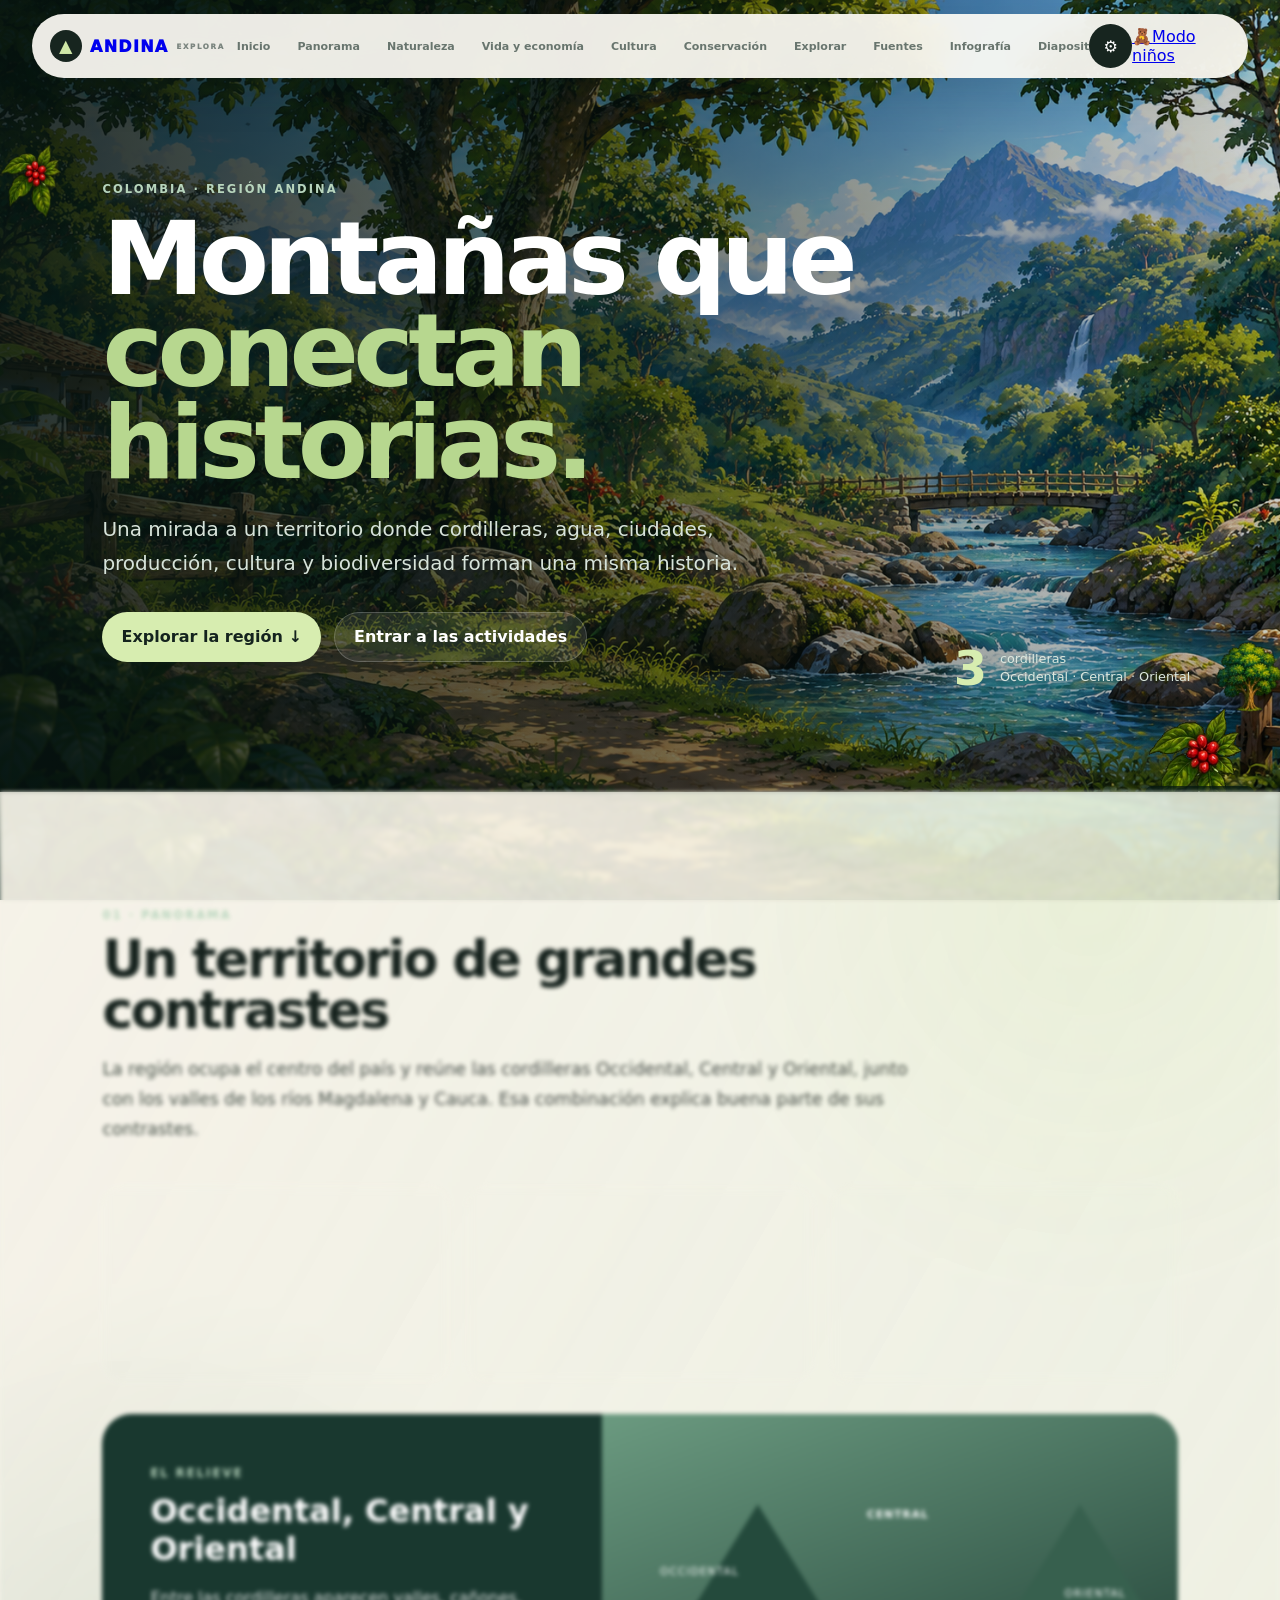
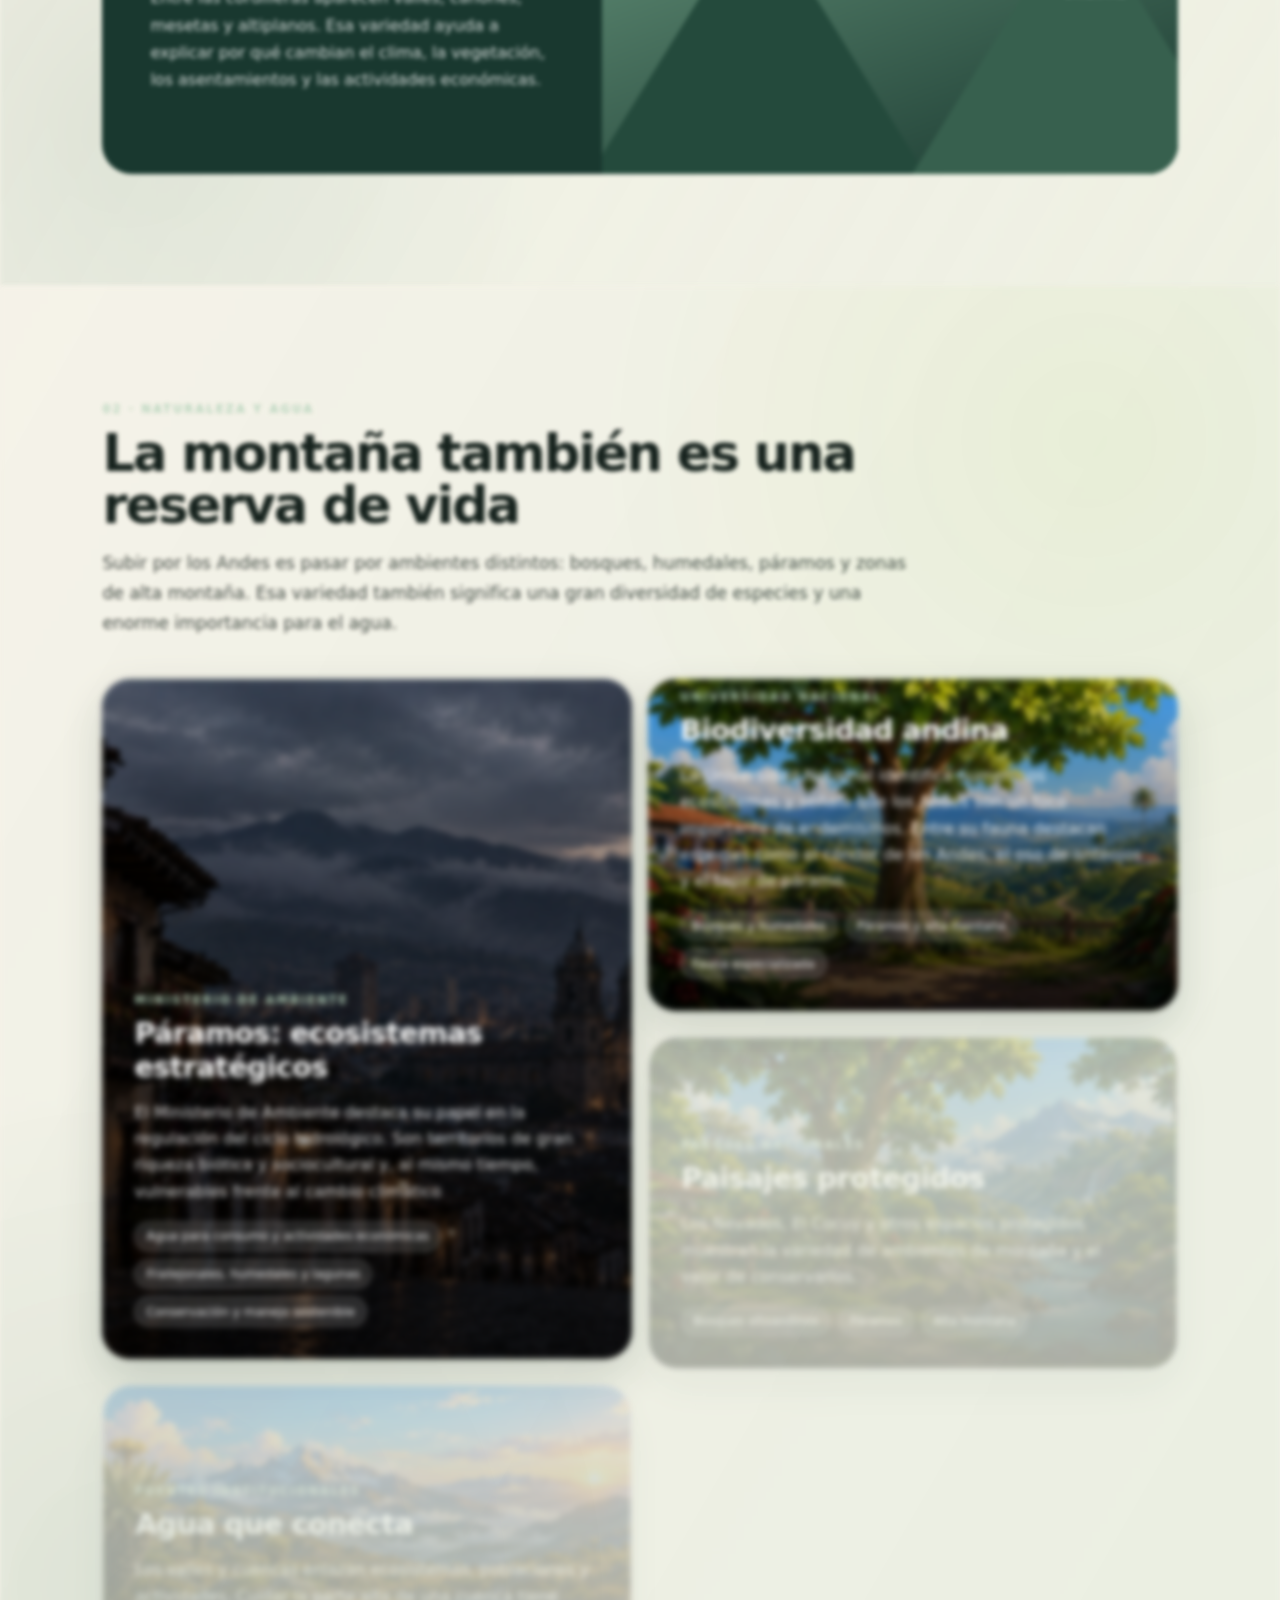
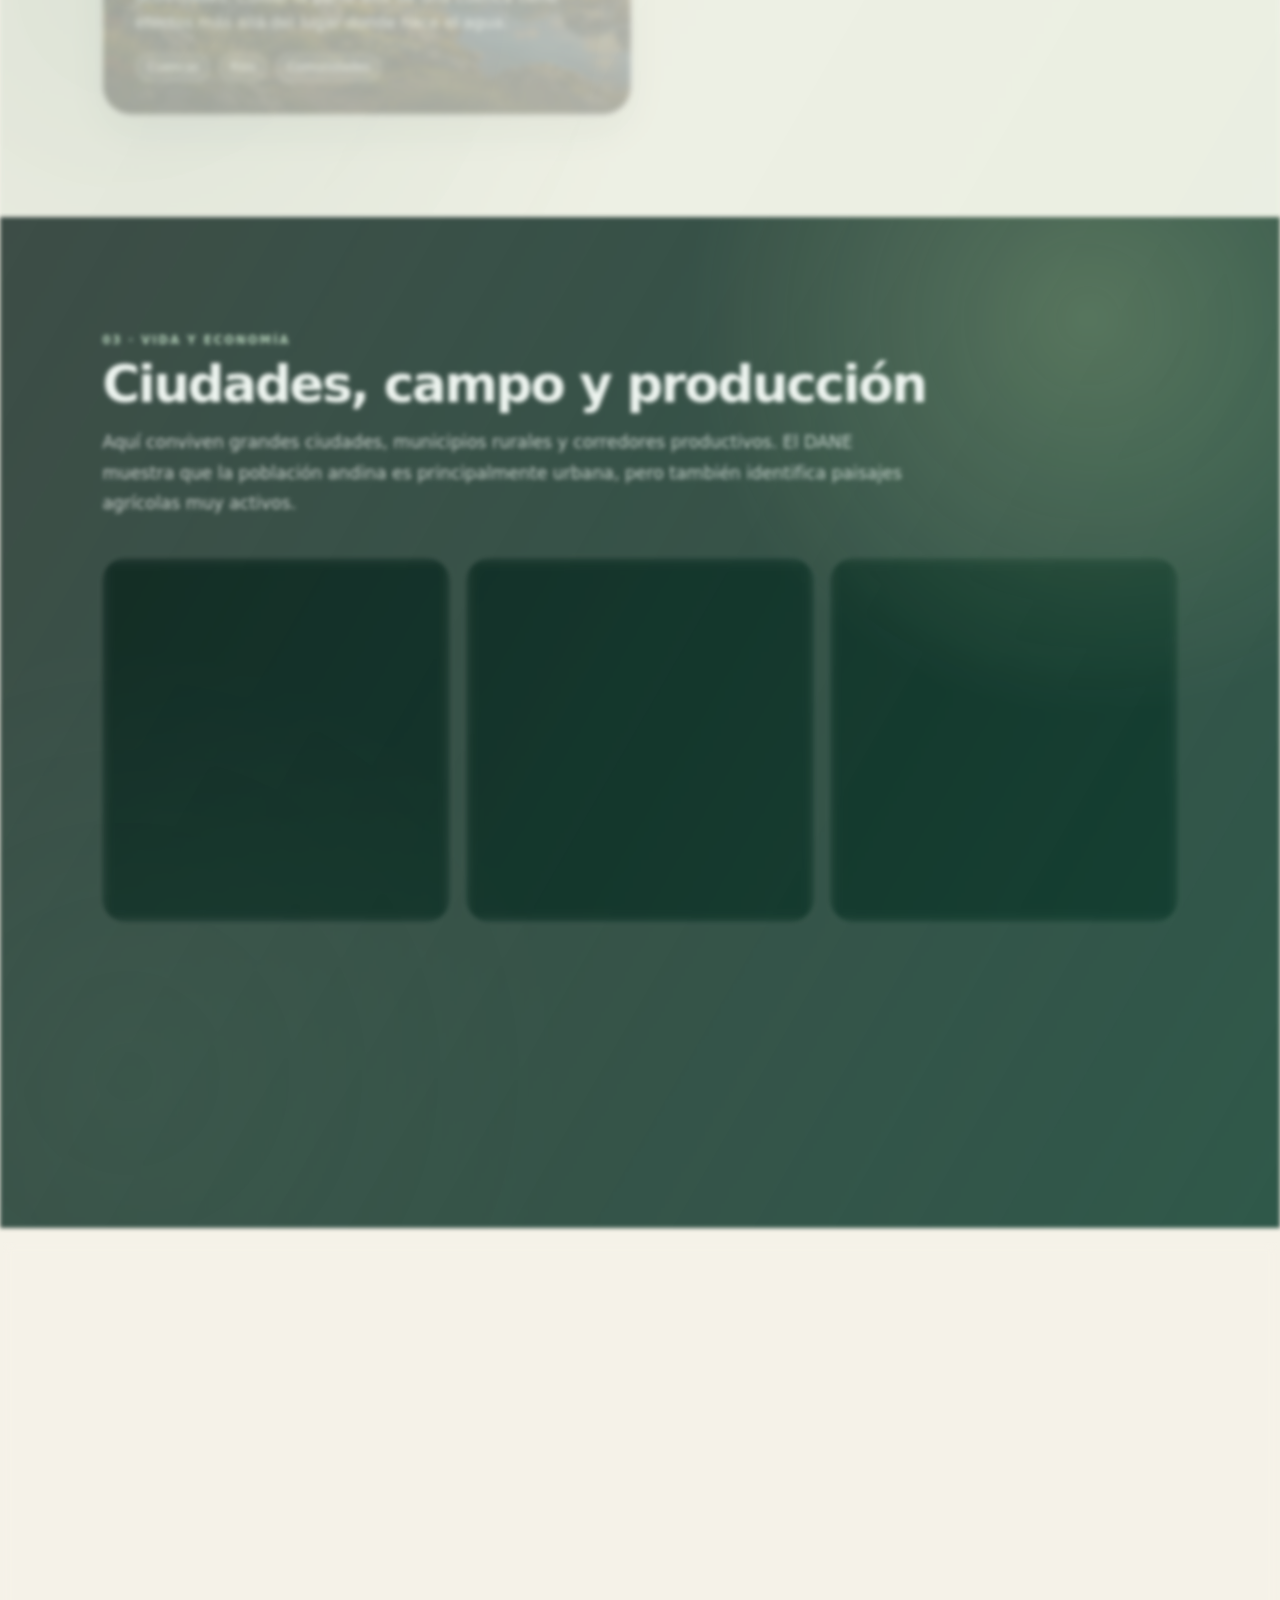
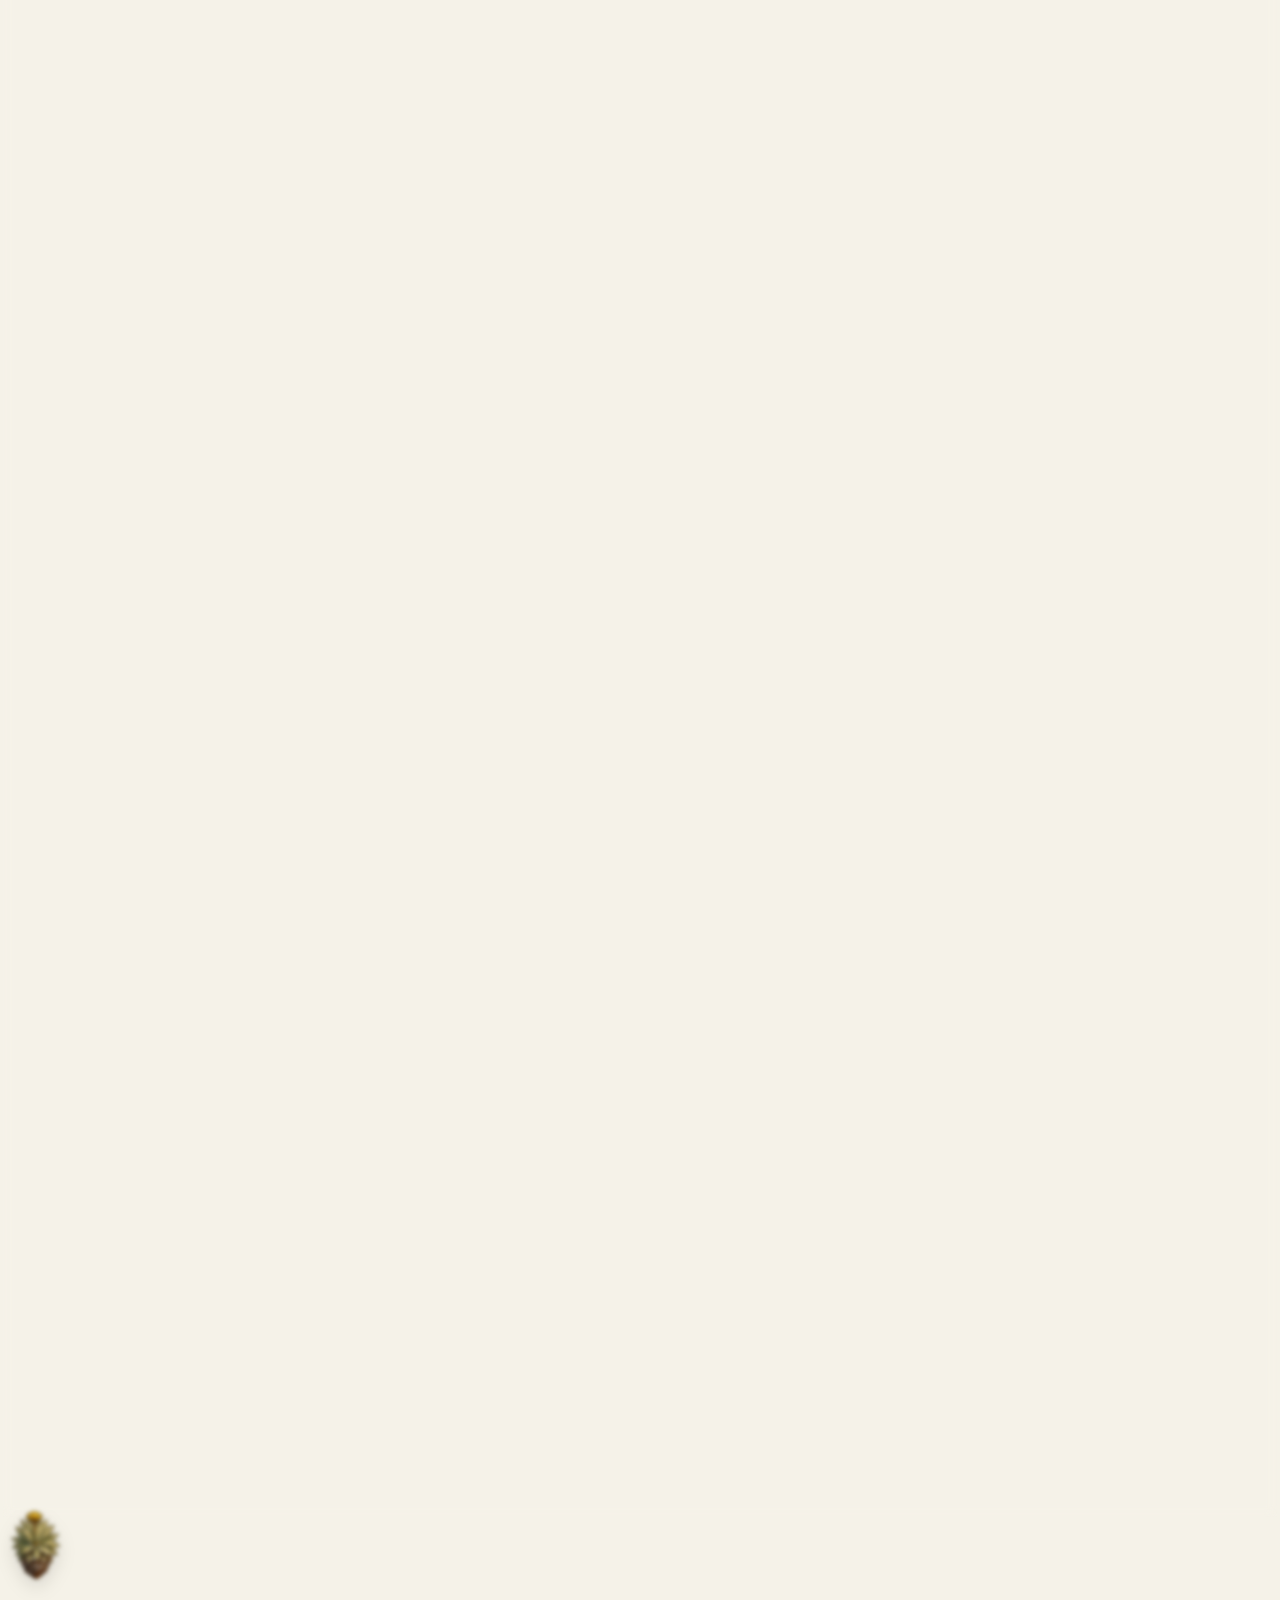
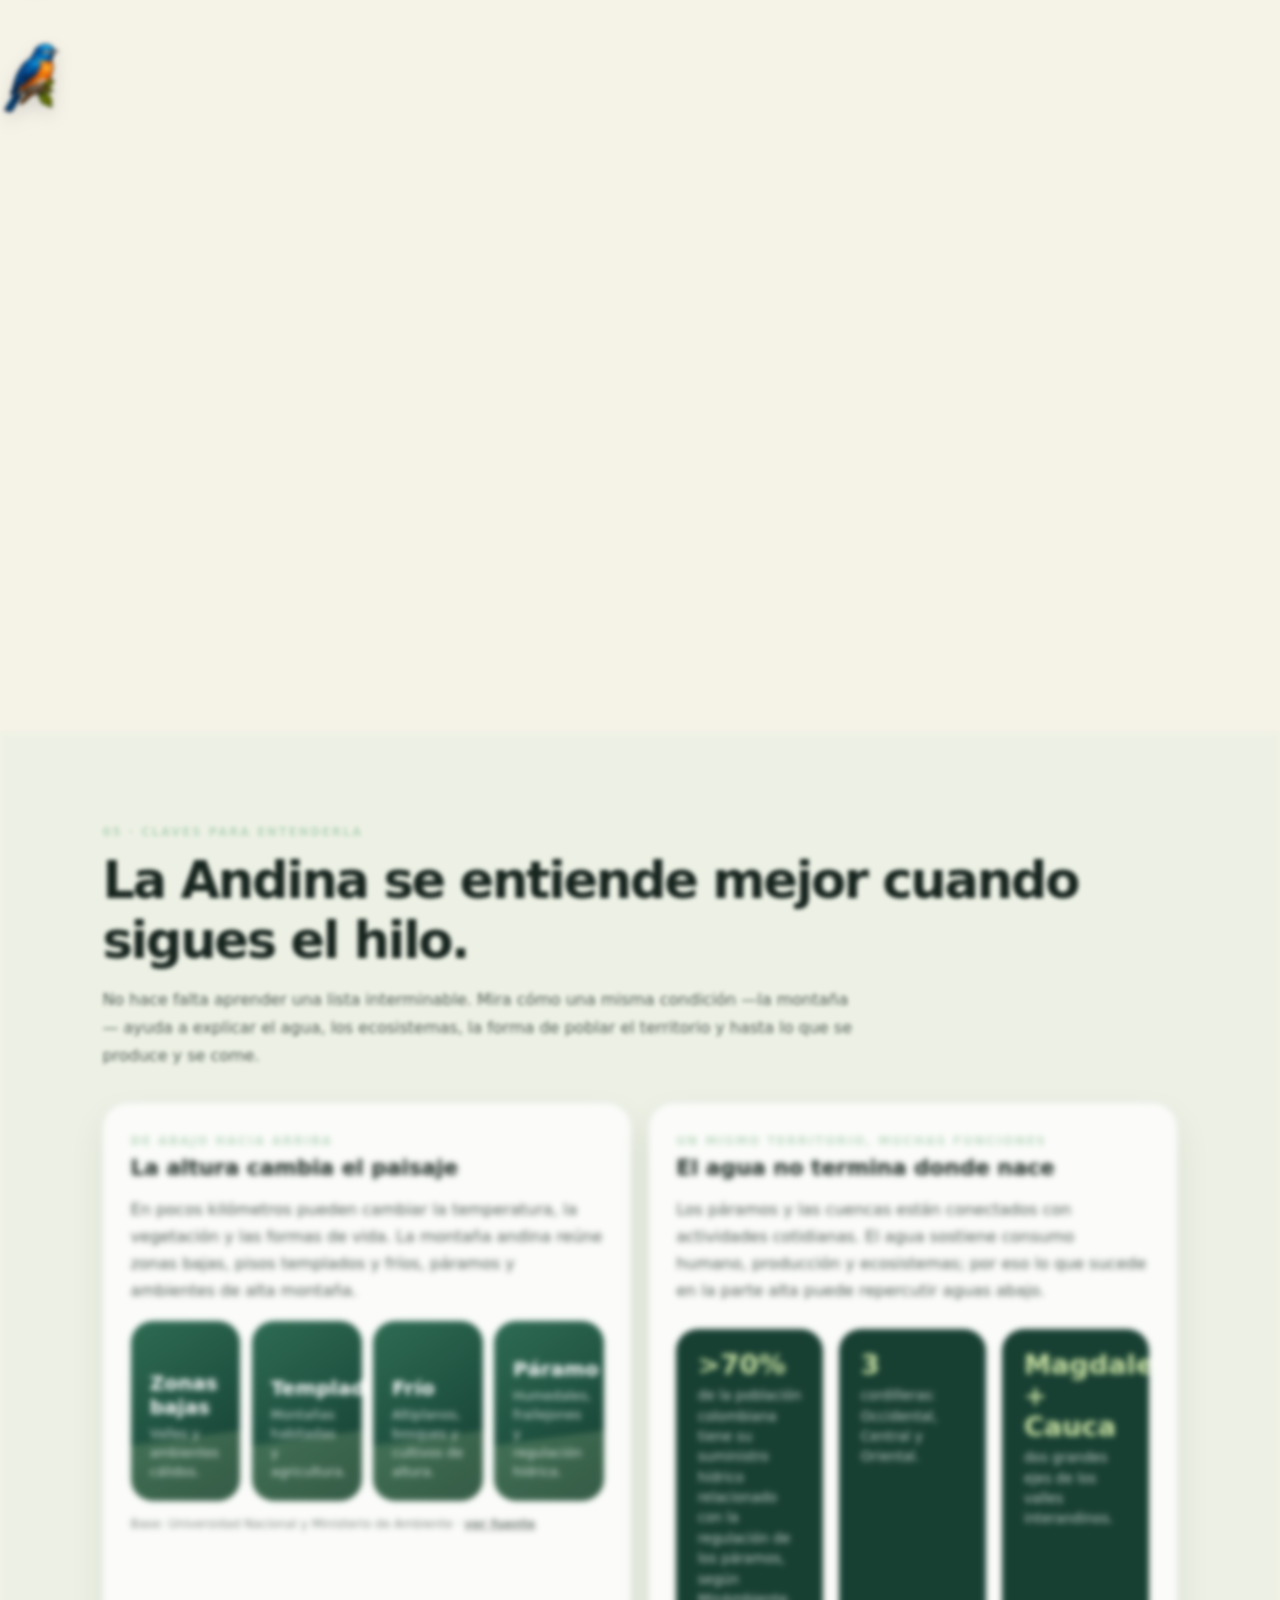
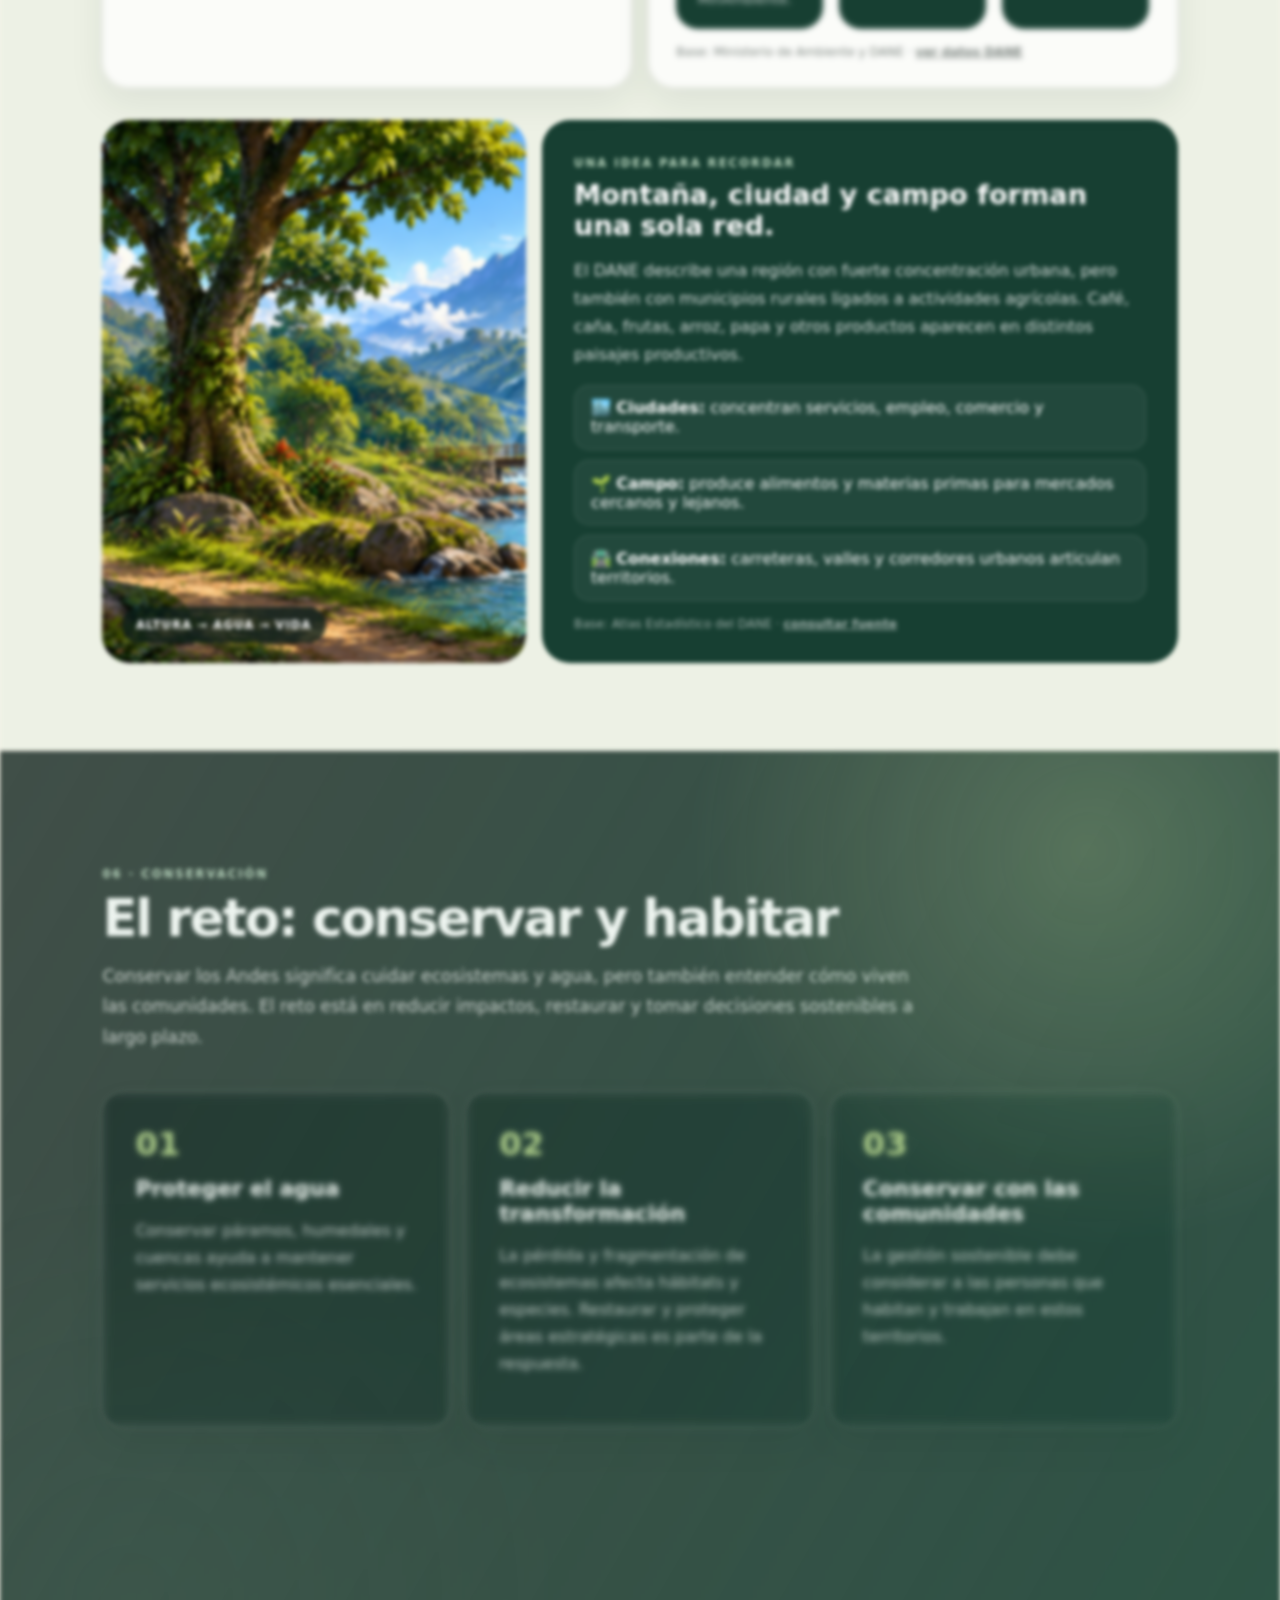
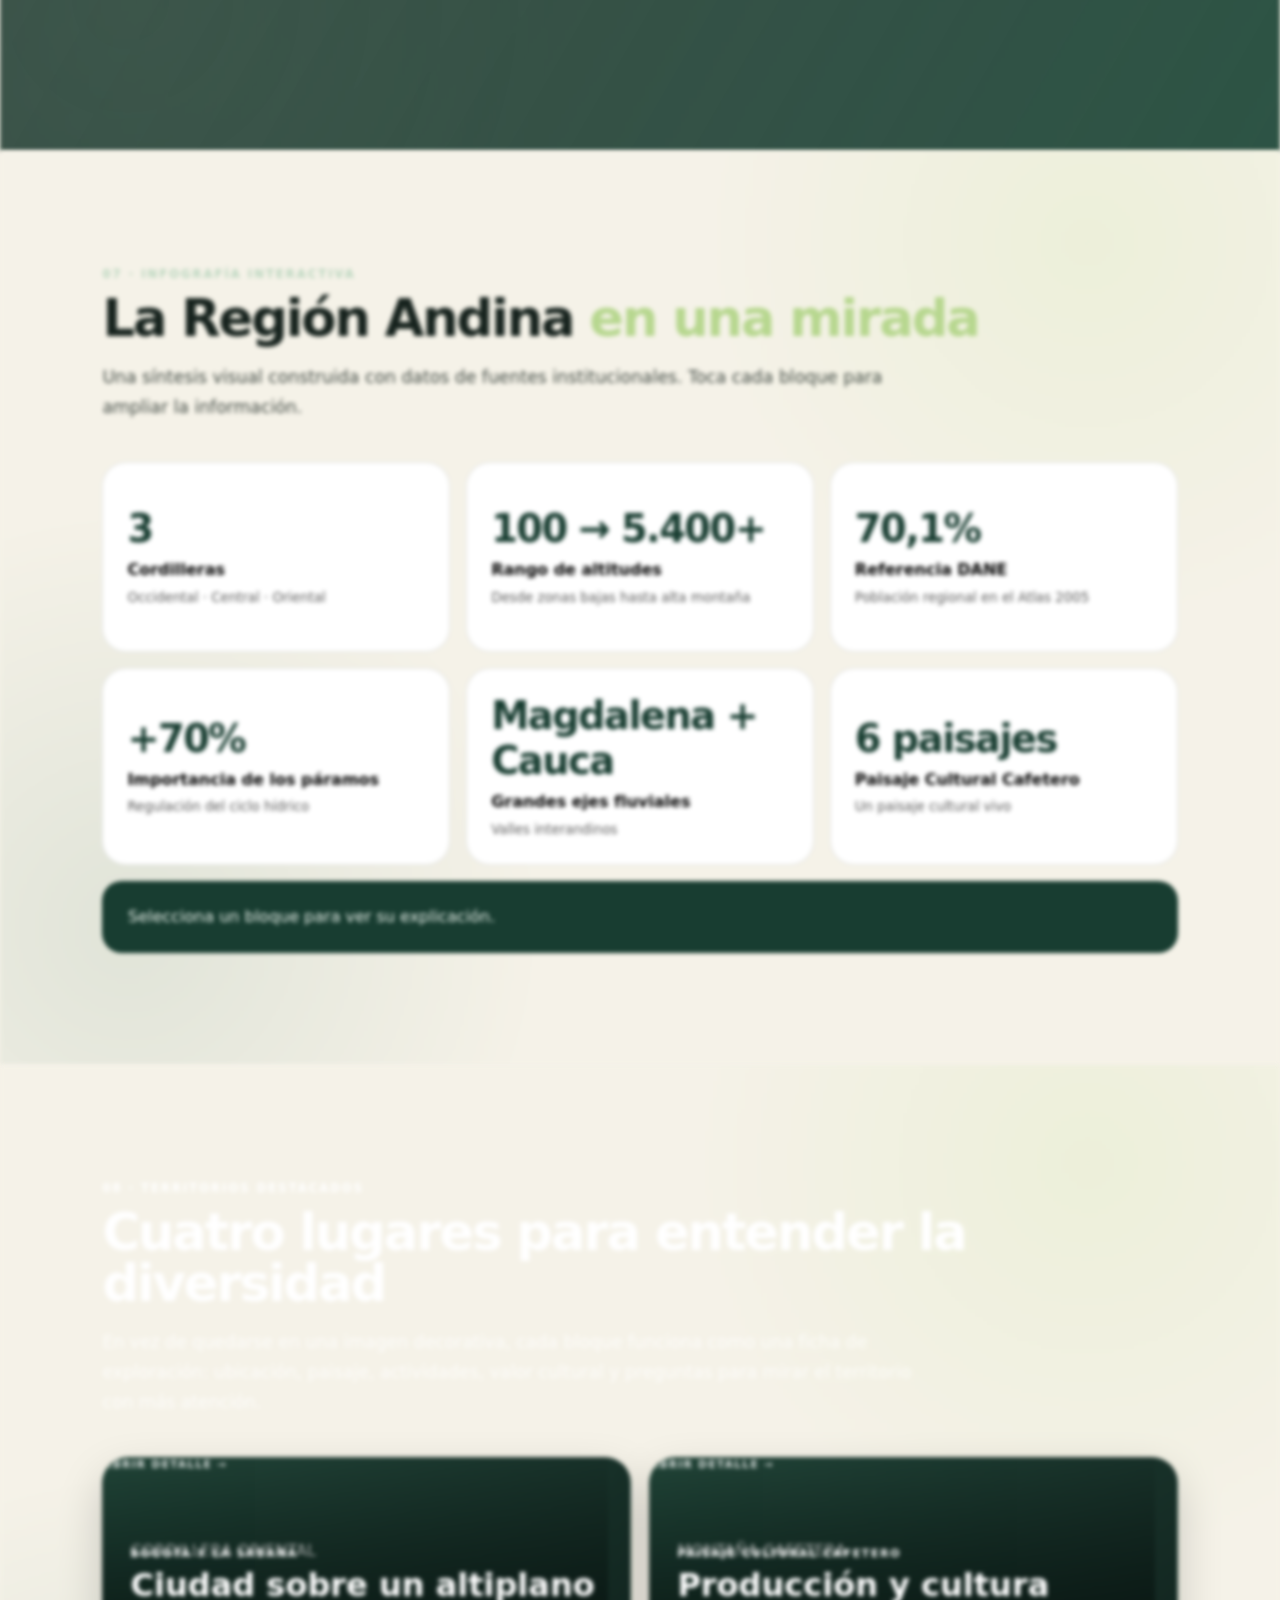
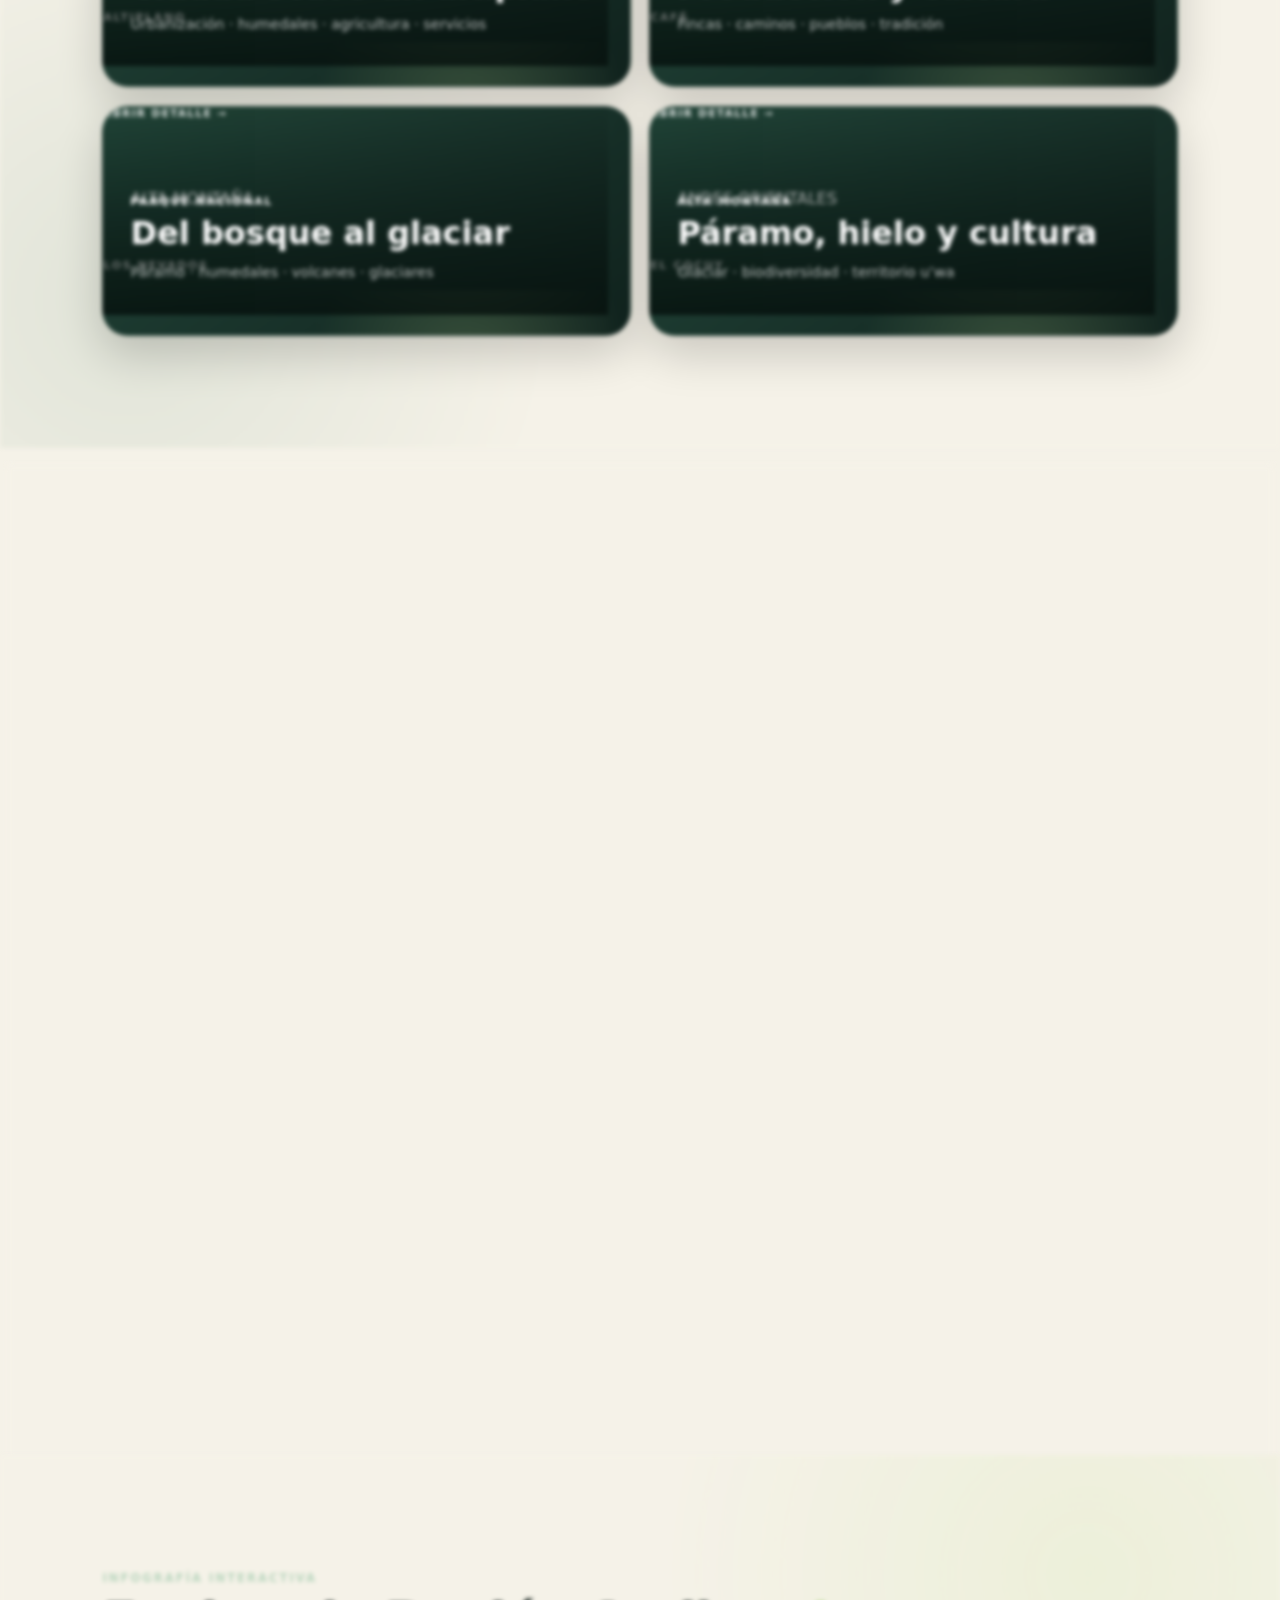
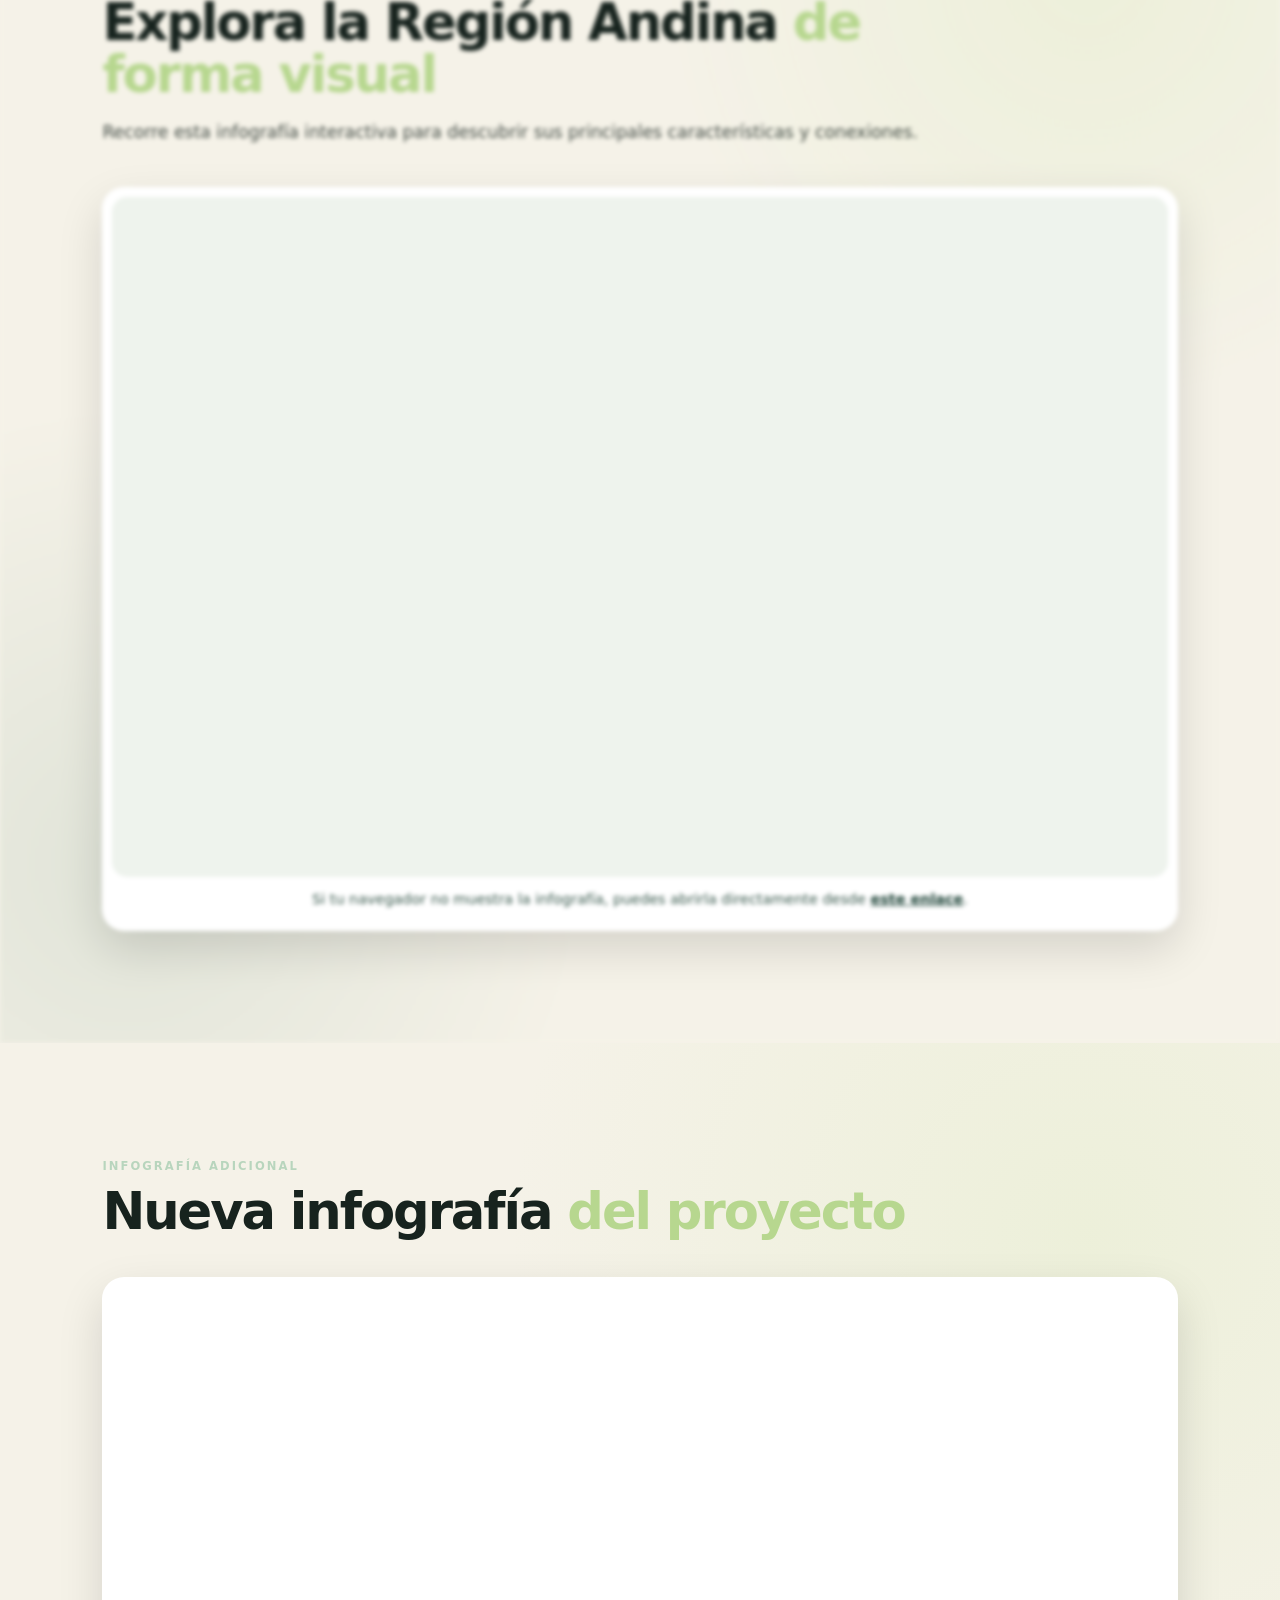
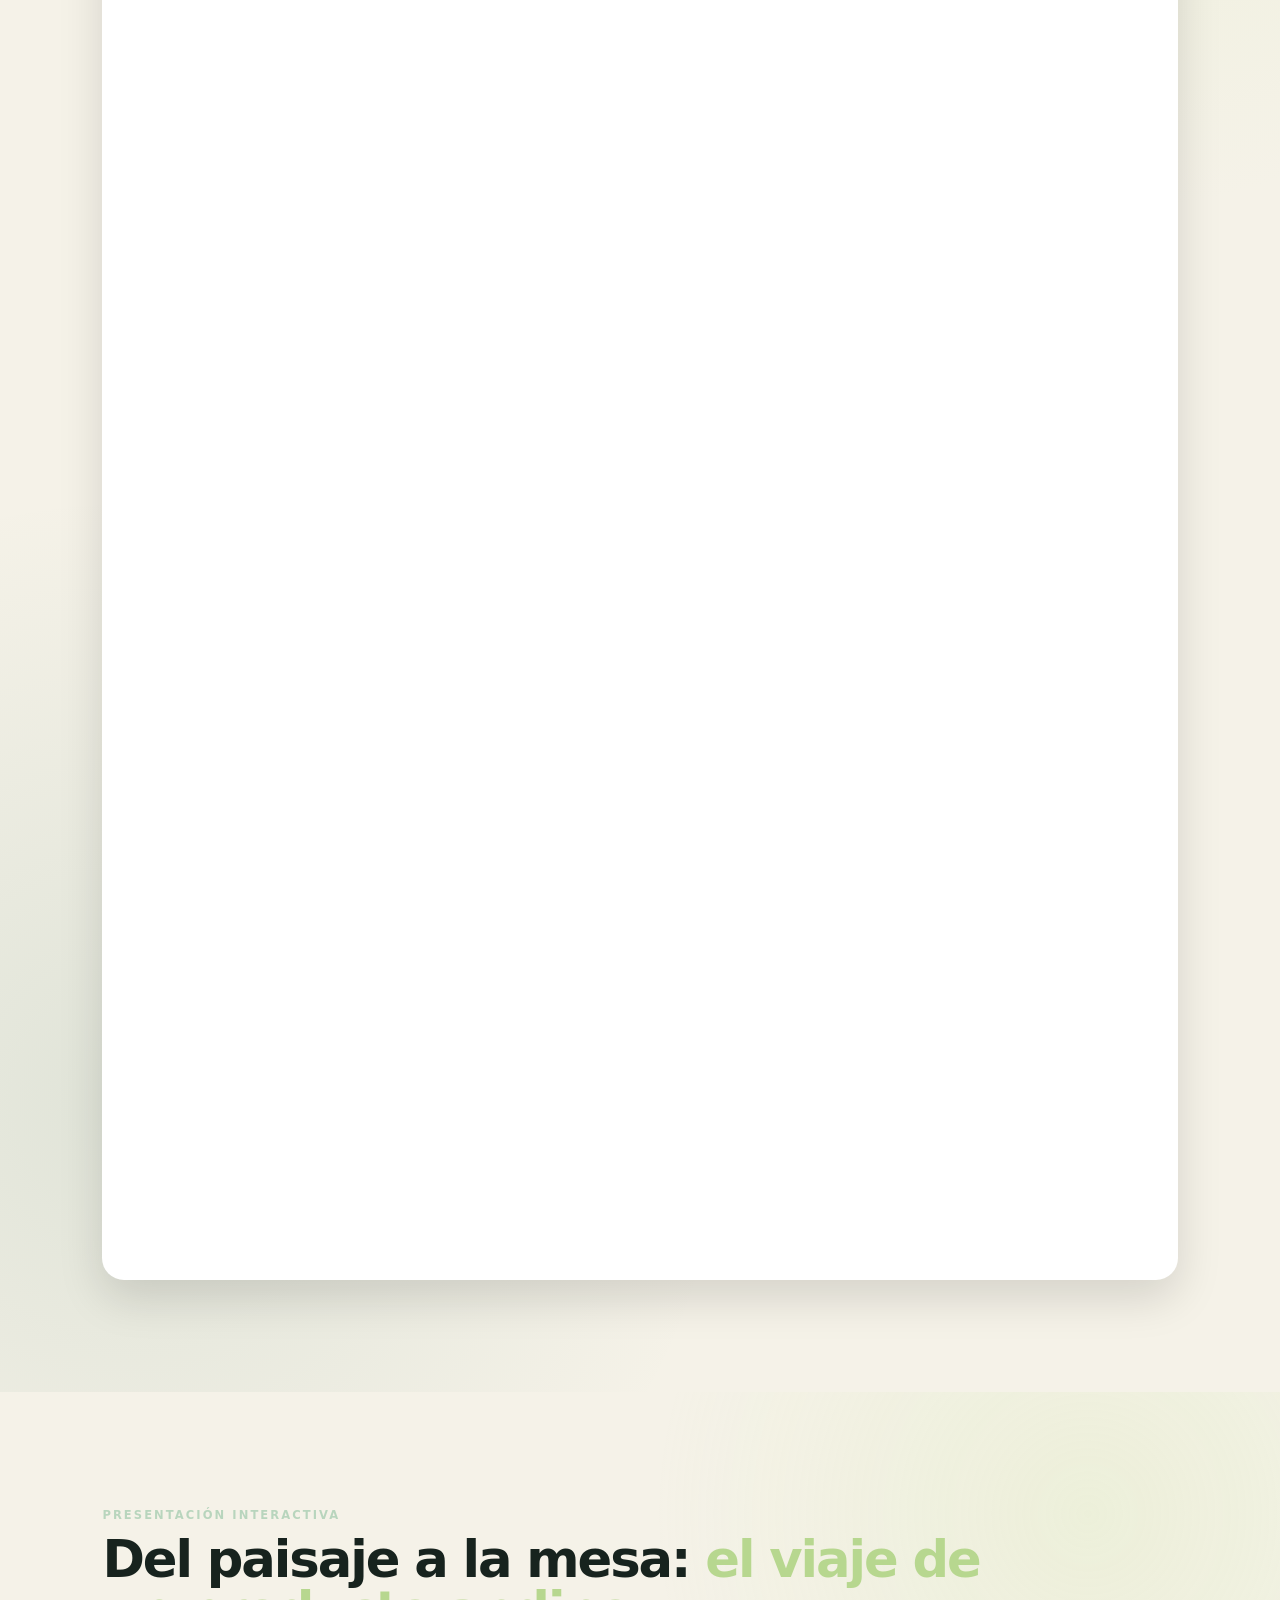
==== index.html @ 2cfdea0e "Fix game loading duplication and refresh visual CSS cache" ====
<!doctype html>
<html lang="es">
<head>
<meta charset="utf-8">
<meta name="viewport" content="width=device-width, initial-scale=1">
<meta name="theme-color" content="#163b31">
<meta name="description" content="Andina Explora: experiencia educativa e interactiva sobre la Región Andina de Colombia.">
<title>Andina Explora · Región Andina</title>
<link rel="stylesheet" href="styles.css">
<link rel="stylesheet" href="mobile-fixes.css">
<link rel="stylesheet" href="professional-expansion.css?v=20260914-2">
<link rel="stylesheet" href="professional-deep-content.css?v=20260914-1">
<link rel="stylesheet" href="professor-upgrade.css?v=20260916-2">
<link rel="stylesheet" href="guia-cobertura-andina.css?v=20260916-1">
<link rel="stylesheet" href="modo-ninos.css?v=20260916-2">
<link rel="stylesheet" href="theme-contrast-fix.css?v=20260923-1">
<link rel="stylesheet" href="photo-section-backgrounds.css?v=20260923-1">
<link rel="stylesheet" href="global-dynamic-backgrounds.css?v=20260923-3">
</head>
<body>
<div id="loader"><strong>ANDINA</strong><span>Preparando el recorrido…</span><i></i></div>
<header class="nav">
  <a class="logo" href="#inicio"><span>▲</span> ANDINA <small>EXPLORA</small></a>
  <nav id="navLinks" aria-label="Secciones">
    <a href="#fisica">Geografía</a><a href="#humana">Población</a><a href="#economia">Economía</a><a href="#cultura">Cultura</a><a href="#desafios">Desafíos</a><a href="#juegos">Juegos</a><a href="#recursos">Fuentes</a>
  </nav>
  <button class="icon-btn" id="settingsBtn" aria-label="Personalización">⚙</button>
</header>
<aside class="settings" id="settings" aria-hidden="true">
  <button class="close" id="closeSettings">×</button><span class="eyebrow">PERSONALIZA</span><h2>Tu recorrido</h2>
  <label>Tema<select id="theme"><option value="andino">Andino</option><option value="noche">Noche</option><option value="papel">Papel</option></select></label>
  <label>Tamaño del texto<input id="fontSize" type="range" min="90" max="115" value="100"></label>
  <label class="check"><input id="reduceMotion" type="checkbox"> Reducir animaciones</label>
  <hr><span class="eyebrow">MÚSICA</span><select id="track"><option value="">Sin música</option></select><div class="music-row"><button id="play">▶</button><button id="loop">↻</button><input id="volume" type="range" min="0" max="1" step=".05" value=".35"></div>
  <label class="upload">＋ Añadir mis MP3<input id="musicFiles" type="file" accept="audio/mpeg,audio/mp3" multiple></label>
  <audio id="audio" preload="metadata"></audio>
</aside>

<main>
<section id="inicio" class="hero">
  <div class="hero-overlay"></div><div class="hero-lines"></div>
  <div class="hero-copy reveal"><span class="eyebrow light">CIENCIAS SOCIALES · GRADO 11°</span><h1>REGIÓN<br><em>ANDINA</em></h1><p>Una ventana digital a las montañas, los páramos, las ciudades, los sabores, los oficios y los desafíos del corazón de Colombia.</p><div class="actions"><a class="btn primary" href="#fisica">Empezar recorrido ↓</a><a class="btn ghost" href="#juegos">Jugar</a></div><div class="hero-stats"><span><b>3</b> cordilleras</span><span><b>4</b> pisos térmicos</span><span><b>∞</b> historias</span></div></div>
  <div class="hero-art"><div class="sun"></div><div class="mountain m1"></div><div class="mountain m2"></div><div class="mountain m3"></div><div class="coffee-doodle">☕</div><div class="frailejon-doodle">✦</div></div>
  <div class="hero-tag">COLOMBIA<br><b>ANDES</b></div>
</section>

<section class="intro band"><div class="section-mark">01</div><div><span class="eyebrow">LA IDEA</span><h2>No memorices datos sueltos.<br><em>Conecta territorio y vida.</em></h2><p>El relieve cambia la temperatura; el agua conecta comunidades; la economía transforma el paisaje; la cultura guarda memoria. Esta página convierte esos vínculos en una experiencia para explorar, jugar y pensar.</p></div><div class="mini-facts"><div><b>⛰</b><span>Montañas, valles y altiplanos</span></div><div><b>💧</b><span>Cuencas y ecosistemas de alta montaña</span></div><div><b>☕</b><span>Producción, ciudades y cultura</span></div></div></section>

<section id="fisica" class="section">
  <div class="section-head"><div><span class="eyebrow">02 · GEOGRAFÍA FÍSICA</span><h2>La altura cambia <em>todo.</em></h2></div><p>Explora ubicación, relieve, clima, agua y biodiversidad. La información se acompaña de imágenes y recursos visuales.</p></div>
  <div class="topic-grid"><button class="topic active" data-detail="ubicacion"><span>01</span><b>Ubicación</b><small>¿Dónde está?</small></button><button class="topic" data-detail="relieve"><span>02</span><b>Relieve</b><small>Las cordilleras</small></button><button class="topic" data-detail="agua"><span>03</span><b>Hidrografía</b><small>Ríos y cuencas</small></button><button class="topic" data-detail="biodiversidad"><span>04</span><b>Biodiversidad</b><small>Páramos y bosques</small></button></div>
  <div class="physical-grid"><article class="map-panel photo-card"><div class="photo-label">PAISAJE ANDINO</div><h3>Un territorio de contrastes</h3><p>Las cordilleras Occidental, Central y Oriental forman una compleja red de montañas, valles y altiplanos.</p><div class="map-drawing"><span>OCCIDENTAL</span><i></i><b></b><em></em><strong>CENTRAL</strong><small>ORIENTAL</small></div></article>
  <article class="altitude-panel"><span class="eyebrow light">PISOS TÉRMICOS</span><h3>Elige una altura</h3><p>Ahora sí: cambiar una altura cambia <b>toda la experiencia</b>, no solo una frase.</p><div class="alt-tabs"><button class="active" data-alt="calido">Cálido</button><button data-alt="templado">Templado</button><button data-alt="frio">Frío</button><button data-alt="paramo">Páramo</button></div><div id="altitudeView" class="altitude-view"></div></article></div>
  <div class="visual-facts" id="physicalFacts"><article><span>🌡️</span><b>Clima</b><p>La altitud ayuda a explicar cambios de temperatura y vegetación.</p></article><article><span>💧</span><b>Agua</b><p>Los ecosistemas de montaña son fundamentales para la regulación hídrica.</p></article><article><span>🌿</span><b>Vida</b><p>Páramos y bosques albergan especies adaptadas a distintas alturas.</p></article></div>
</section>

<section id="humana" class="section dark">
  <div class="section-head"><div><span class="eyebrow">03 · GEOGRAFÍA HUMANA</span><h2>Las montañas también <em>se habitan.</em></h2></div><p>Personas, ciudades, comunidades rurales y expresiones culturales construyen territorios diferentes.</p></div>
  <div class="human-grid"><article class="people-card"><span class="eyebrow">POBLACIÓN</span><strong>≈70%</strong><p>Referencia histórica del DANE para la delimitación regional usada en el Atlas Estadístico de 2005. No debe presentarse como cifra actual.</p><button class="text-btn" data-detail="poblacion">Ver contexto →</button></article><article class="cities-card"><span class="eyebrow">RED URBANA</span><h3>Ciudades que conectan territorios</h3><div class="city-pills"><button data-detail="ciudades">Bogotá</button><button data-detail="ciudades">Medellín</button><button data-detail="ciudades">Cali</button><button data-detail="ciudades">Bucaramanga</button><button data-detail="ciudades">Manizales</button><button data-detail="ciudades">Pereira</button><button data-detail="ciudades">Armenia</button><button data-detail="ciudades">Popayán</button></div></article></div>
  <div class="info-cards"><button data-detail="diversidad"><span>🧑🏽‍🌾</span><b>Diversidad cultural</b><small>Identidades, memorias y tradiciones</small></button><button data-detail="urbanizacion"><span>🏙️</span><b>Urbanización</b><small>Ciudad, campo y territorio</small></button><button data-detail="retosocial"><span>🤝</span><b>Retos sociales</b><small>Oportunidades y desigualdad</small></button></div>
</section>

<section id="economia" class="section economy">
  <div class="section-head"><div><span class="eyebrow">04 · GEOGRAFÍA ECONÓMICA</span><h2>Del territorio <em>a lo que producimos.</em></h2></div><p>La economía se entiende mejor cuando conectamos recursos, transformación, servicios, transporte y consumo.</p></div>
  <div class="sector-tabs"><button class="active" data-econ="primario">🌱 Primario</button><button data-econ="secundario">🏭 Secundario</button><button data-econ="terciario">🛍️ Terciario</button></div><article id="econView" class="econ-view"></article>
  <div class="product-strip"><div class="product photo coffee"><span>☕</span><b>Café</b><small>Producto emblemático</small></div><div class="product photo potato"><span>🥔</span><b>Papa</b><small>Agricultura de altura</small></div><div class="product photo city"><span>🏙️</span><b>Servicios</b><small>Ciudades y conectividad</small></div><div class="product photo tourism"><span>🏞️</span><b>Turismo</b><small>Naturaleza + cultura</small></div></div>
</section>

<section id="cultura" class="section culture">
  <div class="section-head"><div><span class="eyebrow">05 · CULTURA Y DIVERSIDAD</span><h2>Lo andino también <em>se saborea y se escucha.</em></h2></div><p>Las expresiones culturales cambian entre territorios. Aquí cada tarjeta funciona como una pequeña ventana.</p></div>
  <div class="culture-grid"><button class="culture-card food" data-detail="gastronomia"><span>🍲</span><b>Gastronomía</b><small>Ajiaco, tamales, café y más</small></button><button class="culture-card music" data-detail="musica"><span>🎶</span><b>Música</b><small>Tiple, bambuco y memoria</small></button><button class="culture-card craft" data-detail="artesanias"><span>🧶</span><b>Artesanías</b><small>Oficios y materiales</small></button><button class="culture-card party" data-detail="fiestas"><span>🎉</span><b>Fiestas</b><small>Encuentro e identidad</small></button></div>
  <div class="illustration-row"><div class="doodle-card"><div class="ruana">▰<span>▰</span></div><b>Vestuario</b><small>Ruana y tejidos de montaña</small></div><div class="doodle-card"><div class="tiple">♫</div><b>Instrumentos</b><small>El tiple es un símbolo musical colombiano</small></div><div class="doodle-card"><div class="bean">☕</div><b>Café</b><small>Un producto ligado al paisaje y al trabajo rural</small></div><div class="doodle-card"><div class="plant">🌿</div><b>Frailejón</b><small>Ícono de los ecosistemas de páramo</small></div></div>
</section>

<section id="desafios" class="section dark challenges">
  <div class="section-head"><div><span class="eyebrow">06 · PROBLEMÁTICAS Y DESAFÍOS</span><h2>Comprender para <em>proponer.</em></h2></div><p>Cada reto incluye problema, causas, consecuencias, afectados y posibles respuestas.</p></div>
  <div class="challenge-grid"><button data-detail="aguaReto"><span>01</span><b>Presión sobre el agua</b><small>Fuentes, contaminación y disponibilidad</small></button><button data-detail="deforestacion"><span>02</span><b>Pérdida de ecosistemas</b><small>Bosques, páramos y transformación</small></button><button data-detail="desigualdad"><span>03</span><b>Desigualdad territorial</b><small>Servicios y oportunidades</small></button></div>
  <div class="reflection"><div><span class="eyebrow">ESPACIO DE REFLEXIÓN</span><h3>Diseña una solución</h3><p>Escribe una idea y conviértela en una propuesta concreta.</p></div><div><textarea id="reflection" maxlength="300" placeholder="Mi propuesta…"></textarea><button class="btn primary" id="saveReflection">Guardar propuesta</button><span id="reflectionSaved"></span></div></div>
</section>

<section id="juegos" class="section games">
  <div class="section-head"><div><span class="eyebrow">07 · ACTIVIDADES INTERACTIVAS</span><h2>Aprende <em>jugando.</em></h2></div><p>Explora cinco experiencias nuevas: mapa, viaje, conexiones, misterio y decisiones comunitarias.</p></div>
  <div id="gameArena" class="game-arena" hidden></div>
</section>

<section class="section media-section" id="productos"><div class="section-head"><div><span class="eyebrow">08 · PRODUCTOS DEL GRUPO</span><h2>También <em>creamos.</em></h2></div><p>Aquí quedarán integrados el video, podcast, infografías y presentación exigidos por el proyecto.</p></div><div class="media-grid"><article><span>🎬</span><h3>Video original</h3><p>3–5 minutos · documental, reportaje, entrevista o magazine.</p><button class="placeholder">Agregar video</button></article><article><span>🎙️</span><h3>Podcast</h3><p>5–8 minutos · historia, cultura, economía o problemática.</p><button class="placeholder">Agregar audio</button></article><article><span>📊</span><h3>Infografías</h3><p>Geografía física + geografía humana y económica.</p><button class="placeholder">Agregar infografías</button></article><article><span>🖥️</span><h3>PowerPoint</h3><p>10–15 diapositivas disponibles desde la web.</p><button class="placeholder">Agregar presentación</button></article></div>
</section>

<section id="recursos" class="section resources"><div class="section-head"><div><span class="eyebrow">09 · PARA SEGUIR EXPLORANDO</span><h2>Fuentes que <em>sí ayudan.</em></h2></div><p>Usa instituciones y organizaciones confiables para contrastar datos y construir las fuentes bibliográficas del proyecto.</p></div><div class="source-grid"><a href="https://www.dane.gov.co/" target="_blank" rel="noopener"><b>DANE</b><span>Datos de población, territorio y estadísticas.</span></a><a href="https://www.igac.gov.co/" target="_blank" rel="noopener"><b>IGAC</b><span>Cartografía, geografía y mapas de Colombia.</span></a><a href="https://www.parquesnacionales.gov.co/" target="_blank" rel="noopener"><b>Parques Nacionales</b><span>Áreas protegidas y biodiversidad.</span></a><a href="https://www.minambiente.gov.co/" target="_blank" rel="noopener"><b>MinAmbiente</b><span>Ambiente, conservación y territorio.</span></a><a href="https://www.mincultura.gov.co/" target="_blank" rel="noopener"><b>MinCultura</b><span>Patrimonio, cultura y expresiones tradicionales.</span></a></div></section>

<footer><div><b>ANDINA EXPLORA</b><p>Región Andina de Colombia · Ciencias Sociales · Grado 11°</p></div><a href="CREDITOS-IMAGENES.md">Créditos de imágenes</a><span>Hecho como proyecto educativo interactivo.</span></footer>
</main>

<div class="modal" id="modal" aria-hidden="true"><div class="backdrop"></div><article class="modal-box"><button class="close" id="modalClose">×</button><span class="eyebrow" id="modalEyebrow"></span><h2 id="modalTitle"></h2><div id="modalBody"></div></article></div>
<script src="app.js" defer></script>
<script src="legacy-enhancements.js"></script>
<script src="games-menu.js"></script>
<script src="conecta-fix.js?v=20260913-2"></script>


<script src="game-time-extension.js?v=20260916-2" defer></script>
<script src="viaje-andino-overhaul.js?v=20260913-2" defer></script>
<script src="viaje-assets.js?v=20260913-2" defer></script>
<script src="otros-juegos.js?v=20260913-3" defer></script>
<script src="professor-upgrade.js?v=20260916-3" defer></script>
<script src="territory-placement-fix.js?v=20260916-2" defer></script>
<script src="expandable-small-blocks.js?v=20260916-2" defer></script>

<script src="andina-image-fix.js" defer></script>
<script src="remove-floating-assets.js" defer></script>
<script src="guia-cobertura-andina.js?v=20260916-1" defer></script>
<script src="modo-ninos.js?v=20260916-2" defer></script>
<script src="genially-desktop-fix.js?v=20260921-2" defer></script>
</body>
</html>
---- styles.css ----
@import url('redesign.css');
@import url('performance.css');
@import url('visual-polish.css');
@import url('visual-layout-final.css');
@import url('professional-final.css');
@import url('professional-hide.css');
@import url('professional-expansion.css?v=20260913-1');
/* Capa visual profesional final y ampliada. */
---- mobile-fixes.css ----
html,body{max-width:100%;overflow-x:hidden;-webkit-tap-highlight-color:transparent}
button,a,input,select,textarea{touch-action:manipulation}
.settings{overscroll-behavior:contain;-webkit-overflow-scrolling:touch}
@media(max-width:900px){.section,.band{content-visibility:auto;contain-intrinsic-size:auto 700px}}

/* El selector antiguo de juegos ya no se muestra; queda el selector nuevo. */
#juegos>.game-cards{display:none!important}
#juegos>.games-menu:not(:has(+ #gameArena)){display:none!important}

/* Orden solicitado en el mapa: Eje Cafetero → Páramo → Valle del Cauca → Bogotá. */
#gamePanel .map-hotspot[data-id="cafe"]{left:2.2%!important;top:29.8%!important;width:18%!important;height:9.4%!important}
#gamePanel .map-hotspot[data-id="paramo"]{left:34.4%!important;top:33.3%!important;width:18%!important;height:10.4%!important}
#gamePanel .map-hotspot[data-id="valle"]{left:61.2%!important;top:7.5%!important;width:18%!important;height:10.4%!important}
#gamePanel .map-hotspot[data-id="bogota"]{left:78.2%!important;top:46.8%!important;width:18.2%!important;height:9.6%!important}

/* Capa responsive para todos los minijuegos: evita desbordes, botones diminutos y arenas cortadas. */
#gameArena{width:100%;max-width:100%;min-width:0;overflow:visible}
#gameArena .game-panel,#gameArena .games-menu,#gameArena .mission-panel,#gameArena .map-shell,#gameArena .travel2,#gameArena .travel2-mini,#gameArena .travel2-card{max-width:100%;min-width:0;box-sizing:border-box}
#gameArena img{max-width:100%;height:auto}
#gameArena button{max-width:100%;-webkit-user-select:none;user-select:none;-webkit-touch-callout:none}
#gameArena .answer,#gameArena .travel-choice{overflow-wrap:anywhere}
#gameArena .mission-question,#gameArena .mission-content{width:100%;min-width:0}

/* MAPA: mantener exactamente la proporción de la imagen para que los hotspots no se desplacen en vertical. */
#gameArena .map-shell{position:relative!important;width:100%!important;aspect-ratio:1672/940!important;height:auto!important;max-height:none!important;overflow:hidden!important}
#gameArena .map-shell .map-image{position:absolute!important;inset:0!important;width:100%!important;height:100%!important;max-width:none!important;object-fit:fill!important;display:block!important}
#gameArena .map-shell .map-hotspot{position:absolute!important;box-sizing:border-box!important;margin:0!important;transform:none!important}

@media(max-width:700px){
.nav{left:8px;right:8px;top:8px;height:58px;padding-left:10px}.nav nav{display:none}.logo{font-size:.82rem}.icon-btn{width:42px;height:42px;flex:0 0 42px}
.settings{right:8px;top:74px;width:calc(100vw - 16px);max-height:calc(100svh - 84px);overflow:auto;z-index:500}.settings:not(.open){display:none}.settings.open{display:block}.settings select,.settings input,.settings button{font-size:16px}.settings label.upload{cursor:pointer;min-height:44px;display:grid!important;place-items:center}.music-row{min-height:46px}.music-row button{min-width:46px;min-height:44px}
.section{padding-left:5vw;padding-right:5vw}.section-head{display:block}.section-head>p{margin-top:18px}.topic-grid,.culture-grid,.product-strip,.info-cards,.visual-facts,.sector-tabs{grid-template-columns:1fr 1fr}.physical-grid,.human-grid{grid-template-columns:1fr}.game-cards{grid-template-columns:1fr}.game-arena{width:100%;overflow:visible}
.hero-art{display:none}.map-shell{animation:none!important}.map-hotspot{animation:none!important}.reveal{animation-duration:.25s!important}

/* Expedición Andina en móvil */
#gameArena .games-menu{grid-template-columns:1fr 1fr!important;gap:8px;margin:14px 0}
#gameArena .game-choice{padding:14px 12px;border-radius:16px;min-height:100px}
#gameArena .game-choice .gi{font-size:1.65rem;margin-bottom:6px}
#gameArena .game-choice b{font-size:.88rem}
#gameArena .game-choice small{font-size:.67rem}
#gameArena .andina-status{padding:10px 12px;gap:8px}
#gameArena .lives{font-size:1.1rem;letter-spacing:2px}
#gameArena .region-progress{font-size:.8rem}
#gameArena .timer-pill{min-width:62px;padding:6px 8px;font-size:.82rem}
#gameArena .map-shell{margin:10px;border-radius:15px}
#gameArena .map-hotspot{border-radius:9px;font-size:clamp(.48rem,2.4vw,.72rem);padding:2px}
#gameArena .mission-panel{padding:18px 12px;min-height:0}
#gameArena .mission-question{margin-top:16px;padding:15px;border-radius:16px}
#gameArena .answer-grid{grid-template-columns:1fr!important;gap:8px}
#gameArena .answer{min-height:54px;padding:11px;font-size:.84rem}
#gameArena .mission-footer{flex-wrap:wrap}
#gameArena .feedback{font-size:.82rem}

/* Viaje Andino en móvil */
#gameArena .travel2{padding:15px 10px 18px;overflow:hidden}
#gameArena .travel2-head{gap:8px;min-width:0}
#gameArena .travel2-head>div{min-width:0;max-width:100%}
#gameArena .travel2-head h3{font-size:clamp(1.35rem,7vw,1.8rem);overflow-wrap:anywhere}
#gameArena .travel2-sub{font-size:.73rem;overflow-wrap:anywhere}
#gameArena .travel2-lives{font-size:.9rem;white-space:nowrap;flex:0 0 auto}
#gameArena .travel2-route{height:128px;margin:17px 0 12px;overflow:hidden;max-width:100%;width:100%}
#gameArena .travel2-line{left:3%;right:3%;top:57px;height:7px}
#gameArena .travel2-stop{width:30px;height:30px;top:43px;border-width:3px;font-size:.72rem}
#gameArena .travel2-stop.station{width:42px;height:42px;top:37px;font-size:1rem}
#gameArena .travel2-train{top:6px;font-size:1.75rem;line-height:1;pointer-events:none}
#gameArena .travel2-label{top:88px;font-size:clamp(.43rem,2vw,.58rem);max-width:52px;width:52px;white-space:normal;line-height:1.05;overflow-wrap:anywhere}
#gameArena .travel2-card{padding:14px;border-radius:16px;overflow:hidden}
#gameArena .travel2-card h4{font-size:1.08rem;overflow-wrap:anywhere}
#gameArena .travel2-card p{font-size:.82rem;overflow-wrap:anywhere}
#gameArena .travel2-action{max-width:100%}
#gameArena .travel2-btn{min-height:46px;padding:11px 14px;max-width:100%;white-space:normal}
#gameArena .travel2-mini{min-height:330px;height:min(58svh,390px);padding:14px;border-radius:15px;overflow:hidden;box-sizing:border-box}
#gameArena .travel2-mini h4{font-size:1.05rem;padding-right:72px;line-height:1.2;overflow-wrap:anywhere}
#gameArena .travel2-mini p{font-size:.76rem;max-width:100%;padding-right:4px;overflow-wrap:anywhere}
#gameArena .travel2-time{right:10px;top:10px;padding:6px 8px;font-size:.76rem;z-index:8}
#gameArena .travel2-timebar{left:10px;right:10px;top:49px;height:7px;z-index:8}
#gameArena .t2-score{left:10px;top:10px;padding:6px 8px;font-size:.72rem;z-index:8}
#gameArena .travel2-arena{inset:70px 8px 8px;border-radius:12px;overflow:hidden;max-width:calc(100% - 16px)}
#gameArena .t2-item{font-size:clamp(1.35rem,7vw,2rem);padding:5px;min-width:40px;min-height:40px;max-width:56px;line-height:1;box-sizing:border-box}
#gameArena .t2-drag{left:9px;bottom:9px;max-width:calc(100% - 18px);padding:10px 11px;font-size:.75rem;min-height:44px;box-sizing:border-box;overflow-wrap:anywhere;z-index:6}
#gameArena .t2-target{right:9px;top:40px;width:clamp(72px,24vw,92px);height:clamp(64px,21vw,80px);font-size:.7rem;box-sizing:border-box;z-index:6}
#gameArena .travel2-result{padding:42px 16px;border-radius:16px;box-sizing:border-box;overflow:hidden}
#gameArena .travel2-result .big{font-size:3.2rem}

/* Los elementos móviles nunca pueden crear un ancho horizontal adicional. */
#gameArena .travel2-mini *{max-width:100%;box-sizing:border-box}
#gameArena .travel2-mini .t2-item{overflow:hidden}
#gameArena .travel2-mini .t2-item:focus-visible{outline:3px solid #dced92;outline-offset:2px}
#gameArena .t2-drag{touch-action:none}
}

@media(max-width:430px){
.hero{padding-left:6vw;padding-right:6vw}.hero h1{font-size:clamp(4rem,19vw,6rem)}.topic-grid,.culture-grid,.product-strip,.info-cards,.visual-facts,.sector-tabs{grid-template-columns:1fr}.settings{border-radius:18px;padding:18px}
#gameArena .games-menu{grid-template-columns:1fr!important}
#gameArena .game-choice{min-height:76px;display:grid;grid-template-columns:auto 1fr;column-gap:10px;align-items:center}
#gameArena .game-choice .gi{grid-row:1 / span 2;margin:0;font-size:1.5rem}
#gameArena .game-choice small{margin-top:2px}
#gameArena .map-shell{margin-left:0;margin-right:0;width:100%!important}
#gameArena .map-hotspot{font-size:clamp(.43rem,2.7vw,.62rem);padding:1px}
#gameArena .travel2-route{height:122px;margin-left:0;margin-right:0}
#gameArena .travel2-line{left:3%;right:3%;top:55px}
#gameArena .travel2-stop{top:41px}
#gameArena .travel2-stop.station{top:35px}
#gameArena .travel2-label{top:84px;max-width:44px;width:44px;font-size:.42rem}
#gameArena .travel2-train{top:4px;font-size:1.55rem}
#gameArena .travel2-mini{height:min(62svh,360px);min-height:300px;padding:12px}
#gameArena .travel2-mini h4{padding-right:64px;font-size:1rem}
#gameArena .travel2-time{right:8px;top:8px;font-size:.7rem}
#gameArena .travel2-timebar{left:8px;right:8px;top:46px}
#gameArena .t2-score{left:8px;top:8px;font-size:.68rem}
#gameArena .travel2-arena{inset:66px 7px 7px}
#gameArena .t2-item{font-size:1.55rem;min-width:38px;min-height:38px;max-width:48px}
#gameArena .t2-target{right:7px;top:34px;width:76px;height:66px;font-size:.62rem}
#gameArena .t2-drag{left:7px;bottom:7px;max-width:calc(100% - 14px);font-size:.68rem}
}

@media(max-width:360px){
#gameArena .travel2{padding-left:8px;padding-right:8px}
#gameArena .travel2-head{display:block}
#gameArena .travel2-lives{margin-top:5px}
#gameArena .travel2-route{height:116px;margin-left:-1px;margin-right:-1px;width:calc(100% + 2px)}
#gameArena .travel2-label{max-width:40px;width:40px;font-size:.38rem}
#gameArena .travel2-stop.station{width:36px;height:36px}
#gameArena .travel2-train{font-size:1.45rem}
#gameArena .travel2-mini{height:290px;min-height:290px}
#gameArena .travel2-arena{inset:64px 6px 6px}
#gameArena .t2-item{font-size:1.45rem;min-width:36px;min-height:36px;max-width:44px}
#gameArena .t2-target{right:6px;top:32px;width:70px;height:60px}
}

@media(orientation:landscape) and (max-height:520px){
#gameArena .travel2-route{height:105px;margin-top:10px;margin-bottom:8px}
#gameArena .travel2-stop{top:35px}
#gameArena .travel2-stop.station{top:29px}
#gameArena .travel2-line{top:48px}
#gameArena .travel2-train{top:2px}
#gameArena .travel2-label{top:73px}
#gameArena .travel2-mini{height:calc(100svh - 190px);min-height:240px}
#gameArena .travel2-arena{inset:62px 8px 8px}
}
---- professional-expansion.css ----
.infographic-section{background:#eef2e8}.infographic{display:grid;grid-template-columns:repeat(3,1fr);gap:1rem}.infographic button{appearance:none;border:1px solid rgba(23,35,30,.12);border-radius:24px;padding:1.5rem;text-align:left;background:#fff;cursor:pointer;min-height:190px;transition:transform .2s,box-shadow .2s}.infographic button:hover,.infographic button:focus-visible{transform:translateY(-4px);box-shadow:0 16px 35px rgba(18,37,31,.12);outline:none}.infographic strong{display:block;font-size:clamp(1.7rem,3vw,2.7rem);letter-spacing:-.04em;color:#183d31}.infographic span{display:block;font-weight:800;margin:.55rem 0}.infographic small{display:block;line-height:1.5;opacity:.65}.infographic-detail{margin-top:1rem;padding:1.4rem 1.6rem;border-radius:20px;background:#183d31;color:#eef5ef;line-height:1.7;min-height:60px}.place-grid{display:grid;grid-template-columns:repeat(2,1fr);gap:1rem}.place-grid article{border-radius:26px;overflow:hidden;background:rgba(255,255,255,.07);border:1px solid rgba(255,255,255,.1)}.place-grid img{display:block;width:100%;height:230px;object-fit:cover}.place-grid article>div{padding:1.5rem}.place-grid h3{font-size:1.45rem;margin:.45rem 0}.place-grid p{line-height:1.65;opacity:.78}.connection-map{position:relative;min-height:600px;border-radius:30px;background:radial-gradient(circle at center,rgba(183,215,143,.2),transparent 25%),#dfe9d4;overflow:hidden;padding:2rem}.connection-center{position:absolute;left:50%;top:50%;transform:translate(-50%,-50%);width:190px;height:190px;border-radius:50%;display:grid;place-items:center;text-align:center;background:#183d31;color:#fff;font-weight:900;letter-spacing:.08em;box-shadow:0 0 0 18px rgba(24,61,49,.08)}.connection-map article{position:absolute;width:230px;padding:1.2rem;border-radius:20px;background:#fff;box-shadow:0 15px 35px rgba(20,45,35,.12)}.connection-map article b{display:block;color:#183d31;margin-bottom:.4rem}.connection-map article span{font-size:.86rem;line-height:1.45;opacity:.7}.connection-map .c1{left:5%;top:12%}.connection-map .c2{right:5%;top:12%}.connection-map .c3{left:5%;bottom:12%}.connection-map .c4{right:5%;bottom:12%}.connection-map:before,.connection-map:after{content:"";position:absolute;left:50%;top:50%;width:36%;height:1px;background:rgba(24,61,49,.22);transform-origin:left}.connection-map:before{transform:rotate(25deg)}.connection-map:after{transform:rotate(-25deg)}.gallery-section{background:#f7f5ed}.gallery-grid{display:grid;grid-template-columns:repeat(3,1fr);gap:1rem}.gallery-grid figure{margin:0;border-radius:24px;overflow:hidden;background:#fff;box-shadow:0 12px 30px rgba(20,45,35,.08)}.gallery-grid img{display:block;width:100%;height:230px;object-fit:contain;background:#e6eadf}.gallery-grid figcaption{padding:1rem 1.1rem;font-weight:800;color:#183d31}.opinion-section{background:#10251f!important;color:#eef5ef!important}.opinion-card{display:grid;grid-template-columns:.9fr 1.1fr;gap:3rem;align-items:start}.opinion-card h2{font-size:clamp(2rem,4vw,4rem);line-height:1;margin:.7rem 0 1rem}.opinion-card h2 em{font-style:normal;color:#b7d78f}.opinion-card p{line-height:1.7;opacity:.75}.opinion-card form{padding:1.6rem;border-radius:26px;background:rgba(255,255,255,.06);border:1px solid rgba(255,255,255,.1)}.opinion-card fieldset{border:0;padding:0;margin:0 0 1.2rem}.opinion-card legend,.opinion-card form>label{font-weight:800}.rating{display:flex;flex-wrap:wrap;gap:.5rem;margin-top:.8rem}.rating label{cursor:pointer;padding:.65rem .8rem;border-radius:14px;background:rgba(255,255,255,.06)}.rating input{accent-color:#b7d78f}.opinion-card form>label{display:block;margin-top:1rem}.opinion-card select,.opinion-card textarea{display:block;width:100%;box-sizing:border-box;margin-top:.45rem;border:1px solid rgba(255,255,255,.13);border-radius:14px;padding:.8rem;background:#17332a;color:#fff;font:inherit}.opinion-card textarea{min-height:120px;resize:vertical}.opinion-card .pro-btn{border:0;cursor:pointer;margin-top:1rem}.opinion-card #opinionStatus{display:block;margin-top:.8rem;color:#b7d78f;font-weight:700}.pro-expanded .pro-games:before{content:'Más información, mapas visuales y recursos para seguir explorando';display:block;margin:-1rem 0 2rem;padding:1rem 1.2rem;border-radius:16px;background:#dce9c8;color:#183d31;font-weight:800}@media(max-width:900px){.infographic,.gallery-grid{grid-template-columns:repeat(2,1fr)}.place-grid,.opinion-card{grid-template-columns:1fr}.connection-map{min-height:760px}.connection-map article{width:190px}.connection-map .c1{left:3%;top:8%}.connection-map .c2{right:3%;top:8%}.connection-map .c3{left:3%;bottom:8%}.connection-map .c4{right:3%;bottom:8%}}@media(max-width:560px){.infographic,.gallery-grid{grid-template-columns:1fr}.infographic button{min-height:150px}.place-grid img{height:190px}.connection-map{min-height:860px}.connection-center{width:150px;height:150px}.connection-map article{width:calc(100% - 2rem);left:1rem!important;right:1rem!important}.connection-map .c1{top:3%}.connection-map .c2{top:24%}.connection-map .c3{bottom:24%}.connection-map .c4{bottom:3%}.connection-map:before,.connection-map:after{display:none}.gallery-grid img{height:210px}.opinion-card{gap:1.5rem}}
---- professional-deep-content.css ----
.deep-section{background:#f6f3ea}.deep-map{display:grid;grid-template-columns:1.2fr .8fr;gap:1rem;align-items:stretch}.deep-map>div{position:relative;border-radius:28px;overflow:hidden;background:#dfe8d8;min-height:430px}.deep-map img{width:100%;height:100%;object-fit:cover;display:block}.deep-map>div span{position:absolute;left:1rem;bottom:1rem;background:rgba(15,35,28,.85);color:#fff;padding:.55rem .8rem;border-radius:999px;font-size:.7rem;font-weight:800;letter-spacing:.1em}.deep-map article{padding:2rem;border-radius:28px;background:#183d31;color:#eef5ef}.deep-map h3{font-size:1.6rem}.deep-map li{margin:.8rem 0;line-height:1.55}.source-note{margin-top:1rem;font-size:.78rem;opacity:.65}.infographic-flow{display:flex;align-items:center;gap:.8rem;flex-wrap:wrap}.flow-item{flex:1;min-width:180px;min-height:150px;padding:1.4rem;border-radius:24px;background:#fff;border:1px solid rgba(23,35,30,.1);box-shadow:0 10px 25px rgba(20,45,35,.06)}.flow-item b{display:block;color:#78985c;font-size:.75rem}.flow-item strong{display:block;font-size:1.1rem;margin:.5rem 0;color:#183d31}.flow-item span{font-size:.9rem;line-height:1.5;opacity:.7}.infographic-flow>i{font-size:1.5rem;color:#78985c;font-style:normal}.fact-ribbon{display:flex;gap:.6rem;flex-wrap:wrap;margin-top:1rem}.fact-ribbon span{padding:.7rem .9rem;border-radius:999px;background:#dce8cf;color:#183d31;font-weight:700;font-size:.8rem}.human-panels{display:grid;grid-template-columns:repeat(3,1fr);gap:1rem}.human-panels article{padding:1.8rem;border:1px solid rgba(255,255,255,.1);border-radius:24px;background:rgba(255,255,255,.06)}.human-panels article>strong{font-size:.7rem;letter-spacing:.15em;color:#b7d78f}.human-panels h3{margin:.6rem 0}.human-panels p{line-height:1.65;opacity:.78}.human-panels a{color:#d7edb0;font-weight:800;text-decoration:none}.tag-row{display:flex;flex-wrap:wrap;gap:.45rem}.tag-row span,.econ-tags span{padding:.45rem .65rem;border-radius:999px;background:rgba(255,255,255,.08);font-size:.75rem}.deep-economy{background:#f1f2e9}.econ-infographic{display:grid;grid-template-columns:repeat(3,1fr);gap:1rem}.econ-infographic article{padding:2rem;border-radius:26px;background:#fff;border:1px solid rgba(23,35,30,.1);box-shadow:0 12px 30px rgba(20,45,35,.06)}.econ-number{font-size:2.2rem;font-weight:900;color:#78985c}.econ-infographic h3{font-size:1.45rem;margin:.5rem 0}.econ-infographic p{line-height:1.65;opacity:.7}.econ-tags{display:flex;flex-wrap:wrap;gap:.45rem}.econ-tags span{background:#e7eedc;color:#183d31;font-weight:700}.economy-chain{display:flex;justify-content:center;align-items:center;gap:1rem;flex-wrap:wrap;margin-top:1rem;padding:1.3rem;border-radius:20px;background:#183d31;color:#dcebc9}.deep-tourism{background:#12251f}.tour-grid{display:grid;grid-template-columns:repeat(3,1fr);gap:1rem}.tour-grid article{overflow:hidden;border-radius:26px;background:rgba(255,255,255,.07);border:1px solid rgba(255,255,255,.1)}.tour-grid img{width:100%;height:230px;object-fit:cover;display:block}.tour-grid article div{padding:1.5rem}.tour-grid b{font-size:.7rem;letter-spacing:.15em;color:#b7d78f}.tour-grid h3{margin:.5rem 0;font-size:1.35rem}.tour-grid p{line-height:1.65;opacity:.78}.deep-challenges{background:#f5f2e8}.problem-table{display:grid;grid-template-columns:repeat(3,1fr);gap:1rem}.problem-table article{padding:1.8rem;border-radius:26px;background:#fff;border:1px solid rgba(23,35,30,.1)}.problem-table article>b{font-size:.72rem;letter-spacing:.15em;color:#78985c}.problem-table h3{margin:.55rem 0 1rem;color:#183d31}.problem-table p{line-height:1.6;opacity:.72;font-size:.92rem}.pro-deep .pro-section{scroll-margin-top:70px}@media(max-width:900px){.deep-map,.human-panels,.econ-infographic,.tour-grid,.problem-table{grid-template-columns:1fr}.infographic-flow{display:grid;grid-template-columns:1fr}.infographic-flow>i{display:none}}@media(max-width:560px){.deep-map>div{min-height:280px}.deep-map article,.human-panels article,.econ-infographic article,.problem-table article{padding:1.3rem}.tour-grid img{height:190px}.economy-chain{justify-content:flex-start;gap:.55rem;font-size:.75rem}}
---- professor-upgrade.css ----
/* Profesor: expansión de contenido, fotos reales, créditos y tarjetas desplegables */
.territory-complete{background:linear-gradient(180deg,#f3f5ec,#e8eee3)}
.territory-tabs{display:flex;gap:.7rem;flex-wrap:wrap;margin:1.4rem 0}.territory-tabs button{border:1px solid rgba(24,61,49,.13);background:#fff;color:#183d31;border-radius:999px;padding:.75rem 1rem;font:inherit;font-weight:800;cursor:pointer;transition:.2s transform,.2s background,.2s color}.territory-tabs button:hover,.territory-tabs button.active{background:#183d31;color:#fff;transform:translateY(-2px)}
.aec-grid{display:grid;grid-template-columns:repeat(4,minmax(0,1fr));gap:1rem}.andina-expand-card{position:relative;display:flex;flex-direction:column;align-items:flex-start;gap:.45rem;text-align:left;border:1px solid rgba(24,61,49,.12);border-radius:22px;padding:1.1rem;background:rgba(255,255,255,.92);color:#183d31;cursor:pointer;min-height:185px;box-shadow:0 10px 28px rgba(20,45,35,.06);transition:.22s transform,.22s box-shadow,.22s border-color}.andina-expand-card:hover,.andina-expand-card.is-open{transform:translateY(-4px);box-shadow:0 18px 40px rgba(20,45,35,.12);border-color:rgba(24,61,49,.28)}
.aec-icon{font-size:1.8rem;line-height:1}.aec-title{font-size:1.12rem;font-weight:900;letter-spacing:-.02em}.aec-summary{line-height:1.55;opacity:.72;font-size:.94rem}.aec-more{margin-top:auto;font-size:.78rem;font-weight:800;opacity:.72}.aec-more b{font-size:1rem;margin-left:.2rem}.aec-detail{display:block;margin-top:.35rem;padding-top:.8rem;border-top:1px solid rgba(24,61,49,.1);line-height:1.55;font-size:.88rem;color:#42574f}
.city-thumb{display:block;width:100%;height:94px;position:relative;overflow:hidden;border-radius:15px;background:#dfe8df}.city-thumb img{width:100%;height:100%;object-fit:cover;display:block}.city-thumb small{position:absolute;left:.45rem;bottom:.35rem;background:rgba(5,22,17,.72);color:#fff;padding:.25rem .4rem;border-radius:7px;font-size:.58rem;line-height:1.2}.external-city small{font-size:.56rem}
.territory-note{margin-top:1rem;border-left:4px solid #183d31;background:#fff;border-radius:16px;padding:1rem 1.15rem;display:grid;gap:.35rem;color:#31453e}.territory-note b{color:#183d31}
.real-mountain-figure{position:relative;margin:0;width:100%;height:100%;min-height:360px;overflow:hidden;border-radius:inherit}.real-mountain-figure img{width:100%;height:100%;min-height:360px;object-fit:cover;display:block}.real-mountain-figure:after{content:"";position:absolute;inset:0;background:linear-gradient(180deg,rgba(4,19,14,.05),rgba(4,19,14,.34));pointer-events:none}.real-mountain-figure figcaption{position:absolute;z-index:2;left:1rem;right:1rem;bottom:.8rem;color:#fff;font-size:.7rem;line-height:1.4;text-shadow:0 1px 4px #000}.real-mountain-figure a{color:#fff;font-weight:800}
.has-local-image-credit{position:relative}.inline-image-credit{position:absolute;left:.55rem;bottom:.45rem;background:rgba(6,24,18,.76);color:#fff;padding:.28rem .45rem;border-radius:7px;font-size:.58rem;line-height:1.2;z-index:3;pointer-events:none}
.visual-credits{background:#f8f7f1}.credits-grid{display:grid;grid-template-columns:repeat(3,1fr);gap:1rem}.credits-grid article{background:#fff;border:1px solid rgba(24,61,49,.1);border-radius:20px;padding:1.2rem;box-shadow:0 10px 28px rgba(20,45,35,.05)}.credits-grid b{display:block;color:#183d31;margin-bottom:.45rem}.credits-grid p{line-height:1.6;opacity:.75}.credits-grid a{color:#183d31;font-weight:800}
.guide-coverage{background:#edf2e8}.coverage-grid{display:grid;grid-template-columns:repeat(4,minmax(0,1fr));gap:1rem}.game-duration-note{margin:0 0 1rem;padding:.85rem 1rem;border-radius:14px;background:#e3edcf;color:#183d31;font-size:.9rem}
@media(max-width:1000px){.aec-grid,.coverage-grid{grid-template-columns:repeat(2,minmax(0,1fr))}.credits-grid{grid-template-columns:1fr 1fr}}@media(max-width:620px){.aec-grid,.coverage-grid,.credits-grid{grid-template-columns:1fr}.andina-expand-card{min-height:155px}.territory-tabs{overflow:auto;flex-wrap:nowrap;padding-bottom:.25rem}.territory-tabs button{white-space:nowrap}.real-mountain-figure,.real-mountain-figure img{min-height:290px}.inline-image-credit{font-size:.53rem}.credits-grid{grid-template-columns:1fr}}

/* FIX VISUAL: el ave nunca debe ocupar el tamaño de una sección. */
img[src*="blue_bird.png"]{width:clamp(58px,7vw,96px)!important;height:clamp(58px,7vw,96px)!important;max-width:96px!important;max-height:96px!important;min-width:0!important;min-height:0!important;object-fit:contain!important;display:block!important;flex:none!important}
img[src*="blue_bird.png"].andina-v2-asset{width:74px!important;height:74px!important;max-width:74px!important;max-height:74px!important}

/* ASSETS DECORATIVOS: aparecen alrededor de las secciones sin modificar contenido ni controles. */
#inicio,#fisica,#humana,#economia,#cultura,#desafios,#juegos,#productos,#recursos{position:relative;isolation:isolate}
#inicio::before,#inicio::after,#fisica::before,#fisica::after,#humana::before,#humana::after,#economia::before,#economia::after,#cultura::before,#cultura::after,#desafios::before,#desafios::after,#juegos::before,#juegos::after,#productos::before,#productos::after,#recursos::before,#recursos::after{pointer-events:none;position:absolute;z-index:4;display:block;background-repeat:no-repeat;background-position:center;background-size:contain;content:"";filter:drop-shadow(0 8px 9px rgba(0,0,0,.13));animation:andinaAssetFloat 6.5s ease-in-out infinite;will-change:transform}
#inicio::before{width:76px;height:76px;left:-8px;top:18%;background-image:url('./assets/andina/coffee_plant.png')}
#inicio::after{width:72px;height:72px;right:-5px;bottom:10%;background-image:url('./assets/andina/tree_02.png');animation-delay:-2s}
#fisica::before{width:70px;height:70px;right:-4px;top:13%;background-image:url('./assets/andina/hummingbird.png');animation-delay:-1s}
#fisica::after{width:68px;height:68px;left:-3px;bottom:8%;background-image:url('./assets/andina/waterfall.png');animation-delay:-3s}
#humana::before{width:74px;height:74px;left:-6px;top:20%;background-image:url('./assets/andina/toucan.png');animation-delay:-2.5s}
#humana::after{width:66px;height:66px;right:-2px;bottom:12%;background-image:url('./assets/andina/tree_01.png');animation-delay:-4s}
#economia::before{width:70px;height:70px;right:-3px;top:15%;background-image:url('./assets/andina/coffee_cup.png');animation-delay:-1.5s}
#economia::after{width:62px;height:62px;left:-2px;bottom:9%;background-image:url('./assets/andina/coffee_bean_02.png');animation-delay:-3.5s}
#cultura::before{width:72px;height:72px;left:-4px;top:16%;background-image:url('./assets/andina/blue_bird.png');animation-delay:-4.5s}
#cultura::after{width:70px;height:70px;right:-4px;bottom:8%;background-image:url('./assets/andina/succulent.png');animation-delay:-2s}
#desafios::before{width:68px;height:68px;right:-3px;top:17%;background-image:url('./assets/andina/water_patch.png');animation-delay:-3s}
#desafios::after{width:70px;height:70px;left:-4px;bottom:10%;background-image:url('./assets/andina/mossy_rock_01.png');animation-delay:-1s}
#juegos::before{width:78px;height:78px;left:-5px;top:14%;background-image:url('./assets/andina/train_02.png');animation-delay:-2s}
#juegos::after{width:78px;height:78px;right:-5px;bottom:10%;background-image:url('./assets/andina/station.png');animation-delay:-4s}
#productos::before{width:74px;height:74px;right:-4px;top:15%;background-image:url('./assets/andina/factory.png');animation-delay:-1.5s}
#productos::after{width:66px;height:66px;left:-3px;bottom:10%;background-image:url('./assets/andina/bottle.png');animation-delay:-3.5s}
#recursos::before{width:72px;height:72px;left:-4px;top:16%;background-image:url('./assets/andina/sprout.png');animation-delay:-2.5s}
#recursos::after{width:72px;height:72px;right:-4px;bottom:10%;background-image:url('./assets/andina/bottom_grass.png');animation-delay:-4s}
@keyframes andinaAssetFloat{0%,100%{transform:translate3d(0,0,0) rotate(-2deg)}50%{transform:translate3d(0,-8px,0) rotate(2deg)}}
@media(max-width:760px){#inicio::before,#inicio::after,#fisica::before,#fisica::after,#humana::before,#humana::after,#economia::before,#economia::after,#cultura::before,#cultura::after,#desafios::before,#desafios::after,#juegos::before,#juegos::after,#productos::before,#productos::after,#recursos::before,#recursos::after{width:50px;height:50px;opacity:.72}img[src*="blue_bird.png"]{width:62px!important;height:62px!important;max-width:62px!important;max-height:62px!important}img[src*="blue_bird.png"].andina-v2-asset{width:56px!important;height:56px!important;max-width:56px!important;max-height:56px!important}}
@media(prefers-reduced-motion:reduce){#inicio::before,#inicio::after,#fisica::before,#fisica::after,#humana::before,#humana::after,#economia::before,#economia::after,#cultura::before,#cultura::after,#desafios::before,#desafios::after,#juegos::before,#juegos::after,#productos::before,#productos::after,#recursos::before,#recursos::after{animation:none!important}}
---- guia-cobertura-andina.css ----
.guide-complete-section{background:linear-gradient(180deg,#f7f4ec,#eef3ee);border-top:1px solid rgba(22,59,49,.12)}
.guide-columns{display:grid;grid-template-columns:repeat(2,minmax(0,1fr));gap:14px}
.guide-detail{background:rgba(255,255,255,.84);border:1px solid rgba(22,59,49,.12);border-radius:18px;padding:0 18px;box-shadow:0 8px 24px rgba(18,46,39,.07)}
.guide-detail summary{cursor:pointer;list-style:none;display:grid;grid-template-columns:1fr auto;gap:5px;padding:17px 0;align-items:center}.guide-detail summary::-webkit-details-marker{display:none}.guide-detail summary b{font-size:1rem}.guide-detail summary span{grid-column:1/-1;color:#66756d;font-size:.86rem}.guide-detail[open]{border-color:rgba(37,103,78,.3)}.guide-detail p{padding:0 0 17px;margin:0;line-height:1.7;color:#3e4c46}.guide-source-line,.guide-biblio,.guide-media-note{margin-top:18px;padding:16px 18px;border-radius:16px;background:#163b31;color:#fff;line-height:1.6}.guide-source-line a,.guide-biblio a{color:#fff;text-decoration:underline}.problem-guide-grid{display:grid;grid-template-columns:repeat(3,minmax(0,1fr));gap:16px}.problem-guide-grid article{background:#172d28;color:#f4f7f3;border-radius:20px;padding:22px;box-shadow:0 14px 35px rgba(12,36,30,.15)}.problem-guide-grid h3{margin-top:0}.problem-guide-grid dl{margin:0}.problem-guide-grid dt{font-weight:800;color:#b9d8c7;margin-top:14px}.problem-guide-grid dd{margin:4px 0 0;line-height:1.55;color:#e2ebe5}.media-status{display:block;padding:12px 14px;border:1px dashed rgba(22,59,49,.35);border-radius:12px;color:#52625a;font-size:.9rem;line-height:1.5}.media-section .guide-media-note{background:#f0e8d8;color:#3d372b}.guide-biblio{background:#244c3d}
@media(max-width:800px){.guide-columns,.problem-guide-grid{grid-template-columns:1fr}.guide-detail{padding:0 14px}.guide-detail summary{padding:14px 0}.problem-guide-grid article{padding:18px}}
---- modo-ninos.css ----
/* =========================================================
   ANDINA EXPLORA · MODO NIÑOS
   Apariencia propia. No modifica los estilos de la web normal.
   ========================================================= */
html.modo-ninos-child{scroll-behavior:smooth}
body.standalone-kids-web{
  --kids-ink:#173b35;
  --kids-green:#2d7055;
  --kids-light:#f4f8ed;
  --kids-yellow:#f4c95d;
  --kids-blue:#dff1f4;
  background:#f4f7ee!important;
  color:var(--kids-ink)!important;
  font-family:Arial,Helvetica,sans-serif!important;
}
body.standalone-kids-web #loader{background:#f4f7ee;color:var(--kids-ink)}
body.standalone-kids-web .nav{
  position:sticky!important;top:0;z-index:100;
  min-height:68px;
  background:rgba(255,255,255,.96)!important;
  border-bottom:3px solid #dbe9d8!important;
  box-shadow:0 4px 18px rgba(35,72,52,.10)!important;
  backdrop-filter:blur(10px);
}
body.standalone-kids-web .logo{color:var(--kids-green)!important;font-weight:900}
body.standalone-kids-web .logo span{color:#e2a83b!important}
body.standalone-kids-web #navLinks a{
  color:var(--kids-ink)!important;
  font-weight:800!important;
  border-radius:999px;
  padding:8px 11px;
}
body.standalone-kids-web #navLinks a:hover{
  background:#eaf4e5!important;color:var(--kids-green)!important;
}
body.standalone-kids-web .child-return{
  display:inline-flex!important;align-items:center;justify-content:center;
  padding:9px 13px;border:2px solid #cfe2ca;border-radius:999px;
  background:#f5faef;color:var(--kids-ink);font-weight:900;
  text-decoration:none;white-space:nowrap;
}
body.standalone-kids-web .hero{
  min-height:620px!important;
  background:linear-gradient(135deg,#dcefd7 0%,#f8f2d8 55%,#dff1f4 100%)!important;
  overflow:hidden;
}
body.standalone-kids-web .hero-overlay{opacity:.08!important}
body.standalone-kids-web .hero-copy{max-width:720px}
body.standalone-kids-web .hero-copy h1{
  font-size:clamp(3rem,9vw,6.8rem)!important;
  line-height:.9!important;
  letter-spacing:-.04em;
  color:var(--kids-ink)!important;
  text-shadow:none!important;
}
body.standalone-kids-web .hero-copy h1 em{color:var(--kids-green)!important}
body.standalone-kids-web .hero-copy p{
  max-width:620px;font-size:clamp(1.05rem,2vw,1.35rem)!important;
  line-height:1.6!important;color:#31544b!important;
}
body.standalone-kids-web .eyebrow{letter-spacing:.08em!important;font-weight:900!important}
body.standalone-kids-web .hero-stats span{
  background:rgba(255,255,255,.72);border:2px solid rgba(45,112,85,.12);
  border-radius:18px;padding:10px 13px;
}
body.standalone-kids-web .section{
  padding-top:clamp(55px,7vw,90px)!important;
  padding-bottom:clamp(55px,7vw,90px)!important;
}
body.standalone-kids-web .section-head h2,
body.standalone-kids-web .intro h2{
  color:var(--kids-ink)!important;
  font-size:clamp(2rem,4vw,3.3rem)!important;
  line-height:1.08!important;
}
body.standalone-kids-web .section-head h2 em,
body.standalone-kids-web .intro h2 em{color:var(--kids-green)!important}
body.standalone-kids-web .section-head>p,
body.standalone-kids-web .intro p{
  font-size:1.05rem!important;line-height:1.7!important;
}
body.standalone-kids-web .topic-grid,
body.standalone-kids-web .culture-grid,
body.standalone-kids-web .challenge-grid,
body.standalone-kids-web .info-cards,
body.standalone-kids-web .visual-facts,
body.standalone-kids-web .product-strip,
body.standalone-kids-web .media-grid,
body.standalone-kids-web .source-grid{
  gap:16px!important;
}
body.standalone-kids-web .topic,
body.standalone-kids-web .culture-card,
body.standalone-kids-web .challenge-grid button,
body.standalone-kids-web .info-cards button,
body.standalone-kids-web .visual-facts article,
body.standalone-kids-web .product,
body.standalone-kids-web .media-grid article,
body.standalone-kids-web .source-grid a{
  border:2px solid #dce9d8!important;
  border-radius:22px!important;
  background:#fff!important;
  box-shadow:0 7px 18px rgba(35,72,52,.07)!important;
}
body.standalone-kids-web .topic:hover,
body.standalone-kids-web .culture-card:hover,
body.standalone-kids-web .challenge-grid button:hover,
body.standalone-kids-web .info-cards button:hover{
  transform:translateY(-3px);
  border-color:#a8cda4!important;
}
body.standalone-kids-web .topic.active{
  background:#eaf5e4!important;border-color:#7eb28a!important;
}
body.standalone-kids-web .dark{
  background:#244c41!important;
  color:#fff!important;
}
body.standalone-kids-web .dark .section-head h2,
body.standalone-kids-web .dark .section-head h2 em{color:#fff!important}
body.standalone-kids-web .dark .challenge-grid button{
  background:#f9fcf6!important;color:var(--kids-ink)!important;
}
body.standalone-kids-web .economy{
  background:#fff9e9!important;
}
body.standalone-kids-web .culture{
  background:#eef7ed!important;
}
body.standalone-kids-web .games{
  background:#eaf5f7!important;
}
body.standalone-kids-web .media-section{
  background:#fffdf5!important;
}
body.standalone-kids-web .resources{
  background:#eef4ec!important;
}
body.standalone-kids-web .modal-box{
  border-radius:26px!important;border:3px solid #d8e8d3!important;
}
body.standalone-kids-web .btn.primary{
  background:#2d7055!important;border-radius:999px!important;
  box-shadow:0 5px 0 #1d513d!important;
}
body.standalone-kids-web .btn.ghost{
  border:2px solid #2d7055!important;border-radius:999px!important;
  color:#2d7055!important;background:#fff!important;
}
body.standalone-kids-web footer{
  background:#173b35!important;color:#fff!important;
}
body.standalone-kids-web .settings{
  border-radius:24px!important;
}
body.standalone-kids-web .child-note{display:none!important}
@media(max-width:760px){
  body.standalone-kids-web .nav{position:sticky!important}
  body.standalone-kids-web .hero{min-height:560px!important}
  body.standalone-kids-web .hero-copy h1{font-size:clamp(3rem,16vw,5rem)!important}
  body.standalone-kids-web #navLinks{gap:4px!important}
  body.standalone-kids-web #navLinks a{padding:7px 8px!important;font-size:.78rem!important}
  body.standalone-kids-web .child-return{font-size:.78rem;padding:8px 10px}
}
---- theme-contrast-fix.css ----
/* Andina Explora — corrección global de contraste entre temas.
   Este archivo va al final de la cascada para evitar textos que se "pierdan". */

html[data-theme="andino"],
html[data-theme="noche"],
html[data-theme="papel"]{
  color-scheme:light;
}

/* Ajustes comunes: ningún bloque debe heredar accidentalmente el color de otro tema. */
html[data-theme="andino"] body,
html[data-theme="papel"] body{color:#183d32;}

html[data-theme="noche"] body{color:#edf5ef;}

/* NOCHE: superficies claras de la versión base pasan a superficies oscuras. */
html[data-theme="noche"] .nav{
  background:rgba(12,28,23,.94)!important;
  color:#edf5ef!important;
  border:1px solid rgba(255,255,255,.08);
}
html[data-theme="noche"] .logo,
html[data-theme="noche"] .nav nav a{color:#edf5ef!important;}
html[data-theme="noche"] .logo small,
html[data-theme="noche"] .nav nav a:not(.active){color:#b9cbc2!important;}
html[data-theme="noche"] .nav nav a:hover,
html[data-theme="noche"] .nav nav a.active{background:#dced92!important;color:#14251f!important;}
html[data-theme="noche"] .section,
html[data-theme="noche"] .games,
html[data-theme="noche"] .media-section,
html[data-theme="noche"] .resources,
html[data-theme="noche"] .economy,
html[data-theme="noche"] .culture,
html[data-theme="noche"] .band{
  background:#0b1915!important;
  color:#edf5ef!important;
}
html[data-theme="noche"] .section-head>p,
html[data-theme="noche"] .intro p,
html[data-theme="noche"] .visual-facts p,
html[data-theme="noche"] .doodle-card small,
html[data-theme="noche"] .media-grid p,
html[data-theme="noche"] .source-grid span{
  color:#cbd9d2!important;
}
html[data-theme="noche"] .section-head h2,
html[data-theme="noche"] .intro h2,
html[data-theme="noche"] .media-grid h3,
html[data-theme="noche"] .source-grid b,
html[data-theme="noche"] .doodle-card b{color:#edf5ef!important;}
html[data-theme="noche"] .topic,
html[data-theme="noche"] .visual-facts article,
html[data-theme="noche"] .doodle-card,
html[data-theme="noche"] .media-grid article,
html[data-theme="noche"] .source-grid a,
html[data-theme="noche"] .sector-tabs button,
html[data-theme="noche"] .placeholder{
  background:#142a22!important;
  color:#edf5ef!important;
  border-color:#315348!important;
}
html[data-theme="noche"] .topic small{color:#b9cbc2!important;}
html[data-theme="noche"] .topic.active,
html[data-theme="noche"] .sector-tabs button.active{
  background:#dced92!important;color:#14251f!important;
}
html[data-theme="noche"] .topic.active small{color:#294033!important;}
html[data-theme="noche"] .economy .econ-view{
  background:#20382d!important;color:#edf5ef!important;
}
html[data-theme="noche"] .econ-view p,
html[data-theme="noche"] .econ-view h3{color:#edf5ef!important;}
html[data-theme="noche"] .chips span,
html[data-theme="noche"] .altitude-chips span{
  background:#dce8c3!important;color:#183d32!important;
}
html[data-theme="noche"] .product,
html[data-theme="noche"] .culture-card{color:#fff!important;}
html[data-theme="noche"] .reflection,
html[data-theme="noche"] .game-arena{color:#edf5ef!important;}
html[data-theme="noche"] .modal-box{
  background:#142a22!important;color:#edf5ef!important;
}
html[data-theme="noche"] .modal-box p{color:#cbd9d2!important;}
html[data-theme="noche"] .modal-box .highlight{
  background:#dce8c3!important;color:#183d32!important;
}
html[data-theme="noche"] .modal-box .highlight p{color:#29483b!important;}

/* PAPEL: texto oscuro explícito en todas las superficies claras. */
html[data-theme="papel"] .nav{
  background:rgba(248,242,229,.96)!important;
  color:#30291f!important;
  border:1px solid rgba(70,55,38,.12);
}
html[data-theme="papel"] .logo,
html[data-theme="papel"] .nav nav a{color:#30291f!important;}
html[data-theme="papel"] .logo small,
html[data-theme="papel"] .nav nav a:not(.active){color:#675d50!important;}
html[data-theme="papel"] .nav nav a:hover,
html[data-theme="papel"] .nav nav a.active{background:#33473d!important;color:#fff!important;}
html[data-theme="papel"] .section,
html[data-theme="papel"] .games,
html[data-theme="papel"] .media-section,
html[data-theme="papel"] .resources,
html[data-theme="papel"] .economy,
html[data-theme="papel"] .culture,
html[data-theme="papel"] .band{
  color:#30291f!important;
}
html[data-theme="papel"] .section-head h2,
html[data-theme="papel"] .intro h2,
html[data-theme="papel"] .media-grid h3,
html[data-theme="papel"] .source-grid b,
html[data-theme="papel"] .doodle-card b{color:#30291f!important;}
html[data-theme="papel"] .section-head>p,
html[data-theme="papel"] .intro p,
html[data-theme="papel"] .visual-facts p,
html[data-theme="papel"] .doodle-card small,
html[data-theme="papel"] .media-grid p,
html[data-theme="papel"] .source-grid span{color:#5b5145!important;}
html[data-theme="papel"] .topic,
html[data-theme="papel"] .visual-facts article,
html[data-theme="papel"] .doodle-card,
html[data-theme="papel"] .media-grid article,
html[data-theme="papel"] .source-grid a,
html[data-theme="papel"] .sector-tabs button,
html[data-theme="papel"] .placeholder{
  color:#30291f!important;
}
html[data-theme="papel"] .topic small{color:#665c50!important;}
html[data-theme="papel"] .topic.active,
html[data-theme="papel"] .sector-tabs button.active{
  background:#33473d!important;color:#fff!important;
}
html[data-theme="papel"] .topic.active small{color:#d9e6dc!important;}
html[data-theme="papel"] .economy .econ-view{
  color:#30291f!important;
}
html[data-theme="papel"] .econ-view p{color:#4f463b!important;}
html[data-theme="papel"] .modal-box{
  background:#f8f0df!important;color:#30291f!important;
}
html[data-theme="papel"] .modal-box p{color:#554b40!important;}

/* ANDINO: conserva el diseño verde original, pero fija textos sensibles. */
html[data-theme="andino"] .section-head>p,
html[data-theme="andino"] .intro p,
html[data-theme="andino"] .visual-facts p,
html[data-theme="andino"] .doodle-card small,
html[data-theme="andino"] .media-grid p,
html[data-theme="andino"] .source-grid span{color:#5c6962!important;}
html[data-theme="andino"] .modal-box p{color:#56645d!important;}

/* La experiencia profesional se genera dinámicamente: cubrir sus superficies también. */
html[data-theme="noche"] .pro-section:not(.pro-section-dark):not(.pro-sources),
html[data-theme="noche"] .pro-games{
  background:linear-gradient(145deg,#0b1915,#142a22)!important;
  color:#edf5ef!important;
}
html[data-theme="noche"] .pro-section:not(.pro-section-dark) .pro-heading p{
  color:#dce8df!important;
  opacity:1!important;
}
html[data-theme="noche"] .pro-stat-grid>div{
  background:rgba(255,255,255,.055)!important;
  border-color:rgba(255,255,255,.1)!important;
  color:#edf5ef!important;
}
html[data-theme="noche"] .pro-map-card{
  background:#142f26!important;color:#edf5ef!important;
}
html[data-theme="noche"] .pro-life-grid article,
html[data-theme="noche"] .pro-challenge-grid article{
  background:rgba(255,255,255,.07)!important;color:#edf5ef!important;
}
html[data-theme="noche"] .pro-highlight{
  background:#d8e8c0!important;color:#14251e!important;
}
html[data-theme="papel"] .pro-section:not(.pro-section-dark):not(.pro-sources),
html[data-theme="papel"] .pro-games{
  background:#eee6d6!important;
  color:#30291f!important;
}
html[data-theme="papel"] .pro-section:not(.pro-section-dark) .pro-heading p{
  color:#4c453b!important;
  opacity:1!important;
}
html[data-theme="papel"] .pro-stat-grid>div{
  background:rgba(255,255,255,.72)!important;
  color:#30291f!important;
}
html[data-theme="papel"] .pro-map-card{
  color:#fff!important;
}
html[data-theme="andino"] .pro-section:not(.pro-section-dark):not(.pro-sources),
html[data-theme="andino"] .pro-games{
  color:#17231e!important;
}
html[data-theme="andino"] .pro-section:not(.pro-section-dark) .pro-heading p{
  color:#405048!important;opacity:1!important;
}

/* Controles y formularios siempre legibles. */
html[data-theme="noche"] .settings{
  background:#142a22!important;color:#edf5ef!important;border-color:#315348!important;
}
html[data-theme="noche"] .settings label,
html[data-theme="noche"] .settings h2,
html[data-theme="noche"] .settings .eyebrow,
html[data-theme="noche"] .settings .close{color:#edf5ef!important;}
html[data-theme="noche"] .settings select,
html[data-theme="noche"] .settings option{
  background:#fff!important;color:#111!important;
}
---- photo-section-backgrounds.css ----
/* Andina Explora — fondos fotográficos por sección.
   Mantiene la imagen visible detrás del contenido, como el fondo general,
   pero añade una capa de lectura para conservar el contraste. */

.pro-section,
#juegos.pro-games{
  position:relative;
  background-position:center;
  background-size:cover;
  background-repeat:no-repeat;
  background-attachment:scroll;
  isolation:isolate;
}

#panorama{
  --photo-bg:url('./assets/andina/file_000000003a8c81f685c4c3177c598939.png');
}
#naturaleza{
  --photo-bg:url('./assets/andina/paramo.png');
}
#vida{
  --photo-bg:url('./assets/andina/bogota.png');
}
#cultura{
  --photo-bg:url('./assets/andina/eje-cafetero.png');
}
#conservacion{
  --photo-bg:url('./assets/andina/valle-del-cauca.png');
}
#juegos.pro-games{
  --photo-bg:url('./assets/andina/file_00000000426881f6a792160bee4b88c6.png');
}
#fuentes{
  --photo-bg:url('./assets/andina/file_000000004cac81f6b568a4826989c123.png');
}

/* ANDINO: fotografía visible + velo suave. */
html[data-theme="andino"] .pro-section,
html[data-theme="andino"] #juegos.pro-games{
  background-image:
    linear-gradient(rgba(246,243,232,.78),rgba(246,243,232,.84)),
    var(--photo-bg)!important;
  color:#17231e!important;
}
html[data-theme="andino"] #vida,
html[data-theme="andino"] #conservacion,
html[data-theme="andino"] #fuentes{
  background-image:
    linear-gradient(rgba(9,31,25,.86),rgba(13,42,34,.90)),
    var(--photo-bg)!important;
  color:#edf5ef!important;
}

/* NOCHE: conserva las fotografías, con una capa más profunda. */
html[data-theme="noche"] .pro-section,
html[data-theme="noche"] #juegos.pro-games{
  background-image:
    linear-gradient(rgba(7,20,16,.84),rgba(10,28,22,.90)),
    var(--photo-bg)!important;
  color:#edf5ef!important;
}
html[data-theme="noche"] #vida,
html[data-theme="noche"] #conservacion,
html[data-theme="noche"] #fuentes{
  background-image:
    linear-gradient(rgba(5,18,14,.91),rgba(8,25,20,.94)),
    var(--photo-bg)!important;
}

/* PAPEL: la foto queda presente, pero con acabado cálido. */
html[data-theme="papel"] .pro-section,
html[data-theme="papel"] #juegos.pro-games{
  background-image:
    linear-gradient(rgba(247,241,228,.80),rgba(242,235,219,.88)),
    var(--photo-bg)!important;
  color:#30291f!important;
}
html[data-theme="papel"] #vida,
html[data-theme="papel"] #conservacion,
html[data-theme="papel"] #fuentes{
  background-image:
    linear-gradient(rgba(39,48,41,.84),rgba(28,43,36,.90)),
    var(--photo-bg)!important;
  color:#f3f5ed!important;
}

/* El contenido queda por encima del fondo fotográfico. */
.pro-section>.pro-heading,
.pro-section>.pro-stat-grid,
.pro-section>.pro-map-card,
.pro-section>.pro-card-grid,
.pro-section>.pro-life-grid,
.pro-section>.pro-highlight,
.pro-section>.pro-culture-grid,
.pro-section>.pro-challenge-grid,
.pro-section>.pro-quote,
.pro-section>.source-list,
#juegos.pro-games>*{
  position:relative;
  z-index:1;
}

/* El fondo también tiene una leve sensación de profundidad al desplazarse. */
@media(min-width:761px){
  .pro-section,
  #juegos.pro-games{
    background-attachment:fixed;
  }
}

@media(max-width:760px){
  .pro-section,
  #juegos.pro-games{
    background-attachment:scroll;
  }
}

/* Si el usuario reduce movimiento, no añadimos ningún efecto de desplazamiento. */
@media(prefers-reduced-motion:reduce){
  .pro-section,
  #juegos.pro-games{
    background-attachment:scroll;
  }
}
---- global-dynamic-backgrounds.css ----
/* Andina Explora — fondos fotográficos dinámicos + contraste universal
   Última capa visual: 2026-09-23
   Cada sección importante tiene una fotografía andina distinta y un movimiento
   lento tipo parallax/pan. El texto se fuerza a un color legible según el tema. */

:root{
  --page-text:#17362c;
  --page-muted:#4e6158;
  --surface-overlay:rgba(246,243,232,.84);
  --surface-overlay-2:rgba(246,243,232,.92);
  --section-shadow:rgba(0,0,0,.12);
}
html[data-theme="noche"]{
  --page-text:#f2f7f3;
  --page-muted:#cbd9d2;
  --surface-overlay:rgba(7,20,16,.84);
  --surface-overlay-2:rgba(8,26,21,.93);
  --section-shadow:rgba(0,0,0,.32);
}
html[data-theme="papel"]{
  --page-text:#30291f;
  --page-muted:#5b5145;
  --surface-overlay:rgba(247,241,228,.84);
  --surface-overlay-2:rgba(242,235,219,.93);
  --section-shadow:rgba(60,45,30,.14);
}

/* Fondos: cada bloque recibe una imagen distinta. */
#inicio{--bg-photo:url('./assets/andina/file_000000003a8c81f685c4c3177c598939.png');}
.intro.band{--bg-photo:url('./assets/andina/paramo.png');}
#fisica{--bg-photo:url('./assets/andina/mapa.png');}
#humana{--bg-photo:url('./assets/andina/bogota.png');}
#economia{--bg-photo:url('./assets/andina/eje-cafetero.png');}
#cultura{--bg-photo:url('./assets/andina/valle-del-cauca.png');}
#desafios{--bg-photo:url('./assets/andina/polluted_water.png');}
#juegos{--bg-photo:url('./assets/andina/file_00000000426881f6a792160bee4b88c6.png');}
#productos{--bg-photo:url('./assets/andina/file_00000000006481f684d9007640452d51.png');}
#recursos{--bg-photo:url('./assets/andina/file_000000004cac81f6b568a4826989c123.png');}

main>.section,
main>.band{
  position:relative;
  isolation:isolate;
  overflow:hidden;
  background:transparent!important;
  color:var(--page-text)!important;
  box-shadow:inset 0 1px 0 rgba(255,255,255,.08), inset 0 -1px 0 var(--section-shadow);
}

/* Imagen independiente: se mueve muy lentamente para que el fondo tenga vida. */
main>.section::before,
main>.band::before{
  content:"";
  position:absolute;
  z-index:-2;
  inset:-7%;
  background-image:var(--bg-photo);
  background-position:center;
  background-size:cover;
  background-repeat:no-repeat;
  transform:none;
  animation:andinaBackgroundDrift 48s ease-in-out infinite alternate;
}

/* Velo de lectura encima de la fotografía. */
main>.section::after,
main>.band::after{
  content:"";
  position:absolute;
  z-index:-1;
  inset:0;
  background:
    linear-gradient(180deg,var(--surface-overlay-2),var(--surface-overlay)),
    radial-gradient(circle at 20% 10%,rgba(255,255,255,.08),transparent 45%);
  pointer-events:none;
}

/* El contenido siempre queda por encima de las capas del fondo. */
main>.section>*,
main>.band>*{
  position:relative;
  z-index:1;
}

/* La zona de desafíos/reflexión queda nocturna SIEMPRE, sin importar el tema. */
#desafios{
  --bg-photo:url('./assets/andina/polluted_water.png')!important;
  color:#f2f7f3!important;
}
#desafios::before{
  animation-duration:22s!important;
  filter:saturate(.9) brightness(.72)!important;
}
#desafios::after{
  background:
    linear-gradient(180deg,rgba(3,13,11,.84),rgba(4,20,16,.96)),
    radial-gradient(circle at 72% 12%,rgba(170,220,180,.08),transparent 44%)!important;
}
#desafios h1,#desafios h2,#desafios h3,#desafios p,#desafios small,#desafios b,#desafios strong,#desafios .eyebrow,#desafios label{
  color:#f2f7f3!important;
}

/* Los bloques oscuros ya existentes conservan su identidad, pero usan foto. */
html[data-theme="noche"] main>.section.dark::after,
html[data-theme="noche"] #desafios::after{
  background:
    linear-gradient(180deg,rgba(5,17,14,.82),rgba(7,25,20,.94)),
    radial-gradient(circle at 75% 15%,rgba(170,220,180,.06),transparent 42%);
}
html[data-theme="papel"] main>.section.dark::after,
html[data-theme="papel"] #desafios::after{
  background:
    linear-gradient(180deg,rgba(5,17,14,.82),rgba(7,25,20,.94)),
    radial-gradient(circle at 75% 15%,rgba(170,220,180,.06),transparent 42%);
}

/* Contraste global: evita que reglas antiguas oculten texto dentro de las secciones. */
main>.section,
main>.band,
main>.section h1,
main>.section h2,
main>.section h3,
main>.section h4,
main>.section h5,
main>.section p,
main>.section li,
main>.section small,
main>.section b,
main>.section strong,
main>.band h1,
main>.band h2,
main>.band h3,
main>.band p,
main>.band li,
main>.band small,
main>.band b,
main>.band strong{
  color:var(--page-text)!important;
}

/* Regla principal: sobre fondos fotográficos, el texto siempre es negro. */
main>.section:not(.dark):not(#desafios),
main>.section:not(.dark):not(#desafios) h1,
main>.section:not(.dark):not(#desafios) h2,
main>.section:not(.dark):not(#desafios) h3,
main>.section:not(.dark):not(#desafios) h4,
main>.section:not(.dark):not(#desafios) h5,
main>.section:not(.dark):not(#desafios) p,
main>.section:not(.dark):not(#desafios) li,
main>.section:not(.dark):not(#desafios) small,
main>.section:not(.dark):not(#desafios) b,
main>.section:not(.dark):not(#desafios) strong,
main>.section:not(.dark):not(#desafios) a,
main>.section:not(.dark):not(#desafios) label,
main>.band:not(.dark),
main>.band:not(.dark) h1,
main>.band:not(.dark) h2,
main>.band:not(.dark) h3,
main>.band:not(.dark) h4,
main>.band:not(.dark) h5,
main>.band:not(.dark) p,
main>.band:not(.dark) li,
main>.band:not(.dark) small,
main>.band:not(.dark) b,
main>.band:not(.dark) strong,
main>.band:not(.dark) a,
main>.band:not(.dark) label{
  color:#111!important;
  opacity:1!important;
}

/* Fondos sólidos: texto toma el color contrario al fondo/tema. */
main>.section.dark:not(#desafios),
main>.section.dark:not(#desafios) h1,
main>.section.dark:not(#desafios) h2,
main>.section.dark:not(#desafios) h3,
main>.section.dark:not(#desafios) p,
main>.section.dark:not(#desafios) li,
main>.section.dark:not(#desafios) small,
main>.section.dark:not(#desafios) b,
main>.section.dark:not(#desafios) strong,
main>.section.dark:not(#desafios) a,
main>.section.dark:not(#desafios) label{
  color:#f5f7f6!important;
}

/* Elementos que tienen fondo propio: texto sigue el contraste del tema. */
html[data-theme="andino"] main>.section .topic,
html[data-theme="andino"] main>.section .visual-facts article,
html[data-theme="andino"] main>.section .doodle-card,
html[data-theme="andino"] main>.section .media-grid article,
html[data-theme="andino"] main>.section .source-grid a,
html[data-theme="andino"] main>.section .sector-tabs button,
html[data-theme="andino"] main>.section .placeholder{
  color:#17362c!important;
}
html[data-theme="noche"] main>.section .topic,
html[data-theme="noche"] main>.section .visual-facts article,
html[data-theme="noche"] main>.section .doodle-card,
html[data-theme="noche"] main>.section .media-grid article,
html[data-theme="noche"] main>.section .source-grid a,
html[data-theme="noche"] main>.section .sector-tabs button,
html[data-theme="noche"] main>.section .placeholder{
  color:#f2f7f3!important;
}
html[data-theme="papel"] main>.section .topic,
html[data-theme="papel"] main>.section .visual-facts article,
html[data-theme="papel"] main>.section .doodle-card,
html[data-theme="papel"] main>.section .media-grid article,
html[data-theme="papel"] main>.section .source-grid a,
html[data-theme="papel"] main>.section .sector-tabs button,
html[data-theme="papel"] main>.section .placeholder{
  color:#f2f7f3!important;
}

/* Encabezados, enlaces y controles dentro de los bloques. */
html[data-theme="andino"] main>.section a,
html[data-theme="andino"] main>.band a{color:#17362c!important;}
html[data-theme="noche"] main>.section a,
html[data-theme="noche"] main>.band a{color:#f2f7f3!important;}
html[data-theme="papel"] main>.section a,
html[data-theme="papel"] main>.band a{color:#f2f7f3!important;}

html[data-theme="noche"] main>.section .eyebrow:not(.light),
html[data-theme="noche"] main>.band .eyebrow:not(.light){color:#d8e8df!important;}
html[data-theme="andino"] main>.section .eyebrow:not(.light),
html[data-theme="andino"] main>.band .eyebrow:not(.light){color:#476056!important;}
html[data-theme="papel"] main>.section .eyebrow:not(.light),
html[data-theme="papel"] main>.band .eyebrow:not(.light){color:#d8e8df!important;}

/* Animación suave, sin marear ni mover el contenido. */
@keyframes andinaBackgroundDrift{
  0%{background-position:48% 50%;}
  50%{background-position:52% 48%;}
  100%{background-position:50% 52%;}
}

/* Respeta el control de reducir animaciones de la propia web y del sistema. */
body.reduce-motion main>.section::before,
body.reduce-motion main>.band::before{
  animation:none!important;
}

@media(prefers-reduced-motion:reduce){
  main>.section::before,
  main>.band::before{
    animation:none!important;
    transform:scale(1.05)!important;
  }
}

/* Móviles: movimiento más corto y menos costoso. */
@media(max-width:760px){
  main>.section::before,
  main>.band::before{
    animation-duration:38s;
    background-attachment:scroll;
  }
}

/* El héroe ya tiene composición propia; solo aseguramos que su texto no herede colores
   incompatibles de temas posteriores. */
html[data-theme="noche"] #inicio .hero-copy,
html[data-theme="noche"] #inicio .hero-copy p,
html[data-theme="noche"] #inicio .hero-copy h1,
html[data-theme="noche"] #inicio .hero-stats,
html[data-theme="noche"] #inicio .hero-tag{
  color:#f2f7f3!important;
}
html[data-theme="papel"] #inicio .hero-copy,
html[data-theme="papel"] #inicio .hero-copy p,
html[data-theme="papel"] #inicio .hero-copy h1,
html[data-theme="papel"] #inicio .hero-stats,
html[data-theme="papel"] #inicio .hero-tag{
  color:#f2f7f3!important;
}


/* Última capa de contraste: imagen = negro; fondo sólido = contrario. */
main>.section:not(.dark):not(#desafios) .topic,
main>.section:not(.dark):not(#desafios) .visual-facts article,
main>.section:not(.dark):not(#desafios) .doodle-card,
main>.section:not(.dark):not(#desafios) .media-grid article,
main>.section:not(.dark):not(#desafios) .source-grid a,
main>.section:not(.dark):not(#desafios) .sector-tabs button,
main>.section:not(.dark):not(#desafios) .placeholder{
  color:#111!important;
}
main>.section.dark:not(#desafios) .topic,
main>.section.dark:not(#desafios) .visual-facts article,
main>.section.dark:not(#desafios) .doodle-card,
main>.section.dark:not(#desafios) .media-grid article,
main>.section.dark:not(#desafios) .source-grid a,
main>.section.dark:not(#desafios) .sector-tabs button,
main>.section.dark:not(#desafios) .placeholder{
  color:#f5f7f6!important;
}


/* Sección 08 · Territorios destacados: todos sus textos permanecen blancos, independientemente del tema. Solo aplica a este bloque. */
#territorios-andinos,
#territorios-andinos h1,
#territorios-andinos h2,
#territorios-andinos h3,
#territorios-andinos h4,
#territorios-andinos h5,
#territorios-andinos p,
#territorios-andinos span,
#territorios-andinos b,
#territorios-andinos strong,
#territorios-andinos small,
#territorios-andinos a,
#territorios-andinos label,
#territorios-andinos button,
#territorios-andinos .pro-kicker,
#territorios-andinos .place-card,
#territorios-andinos .place-card *{color:#fff!important;}
#territorios-andinos .territory-clean-card:after{color:#fff!important;}
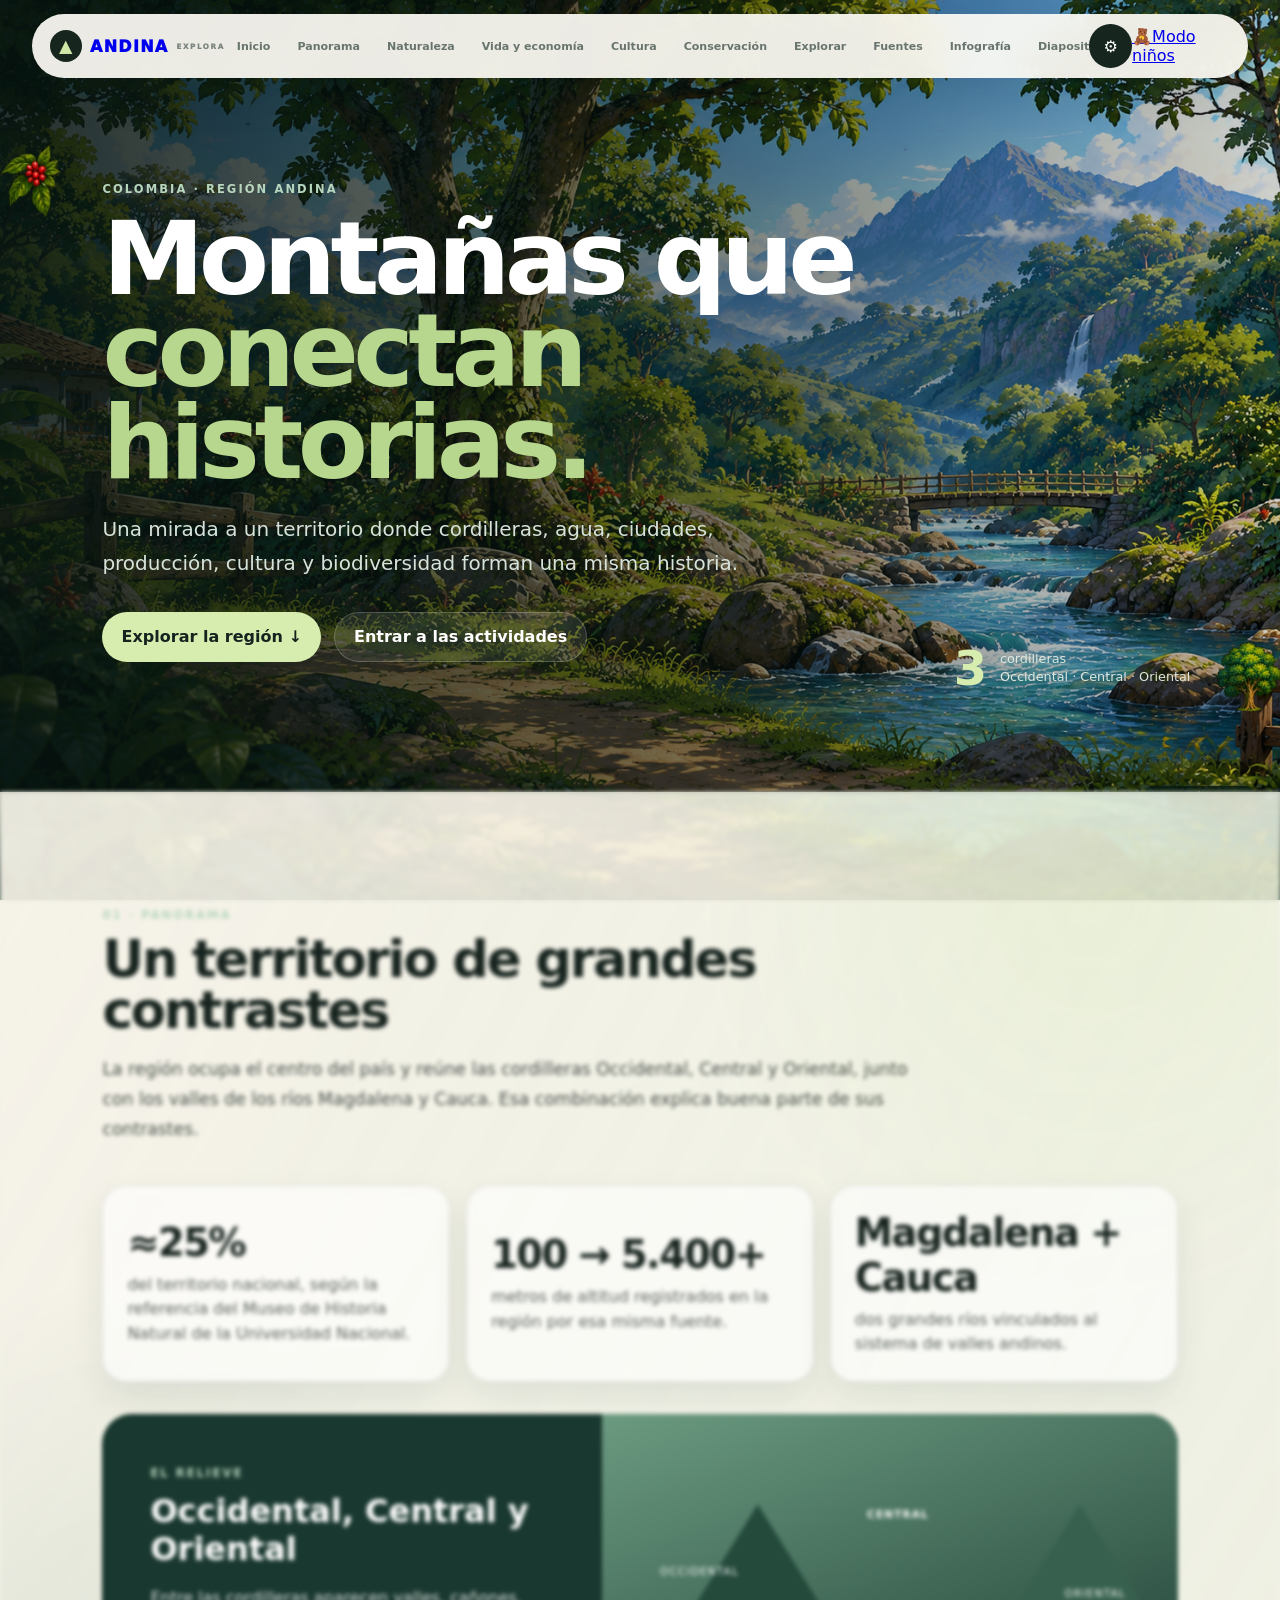
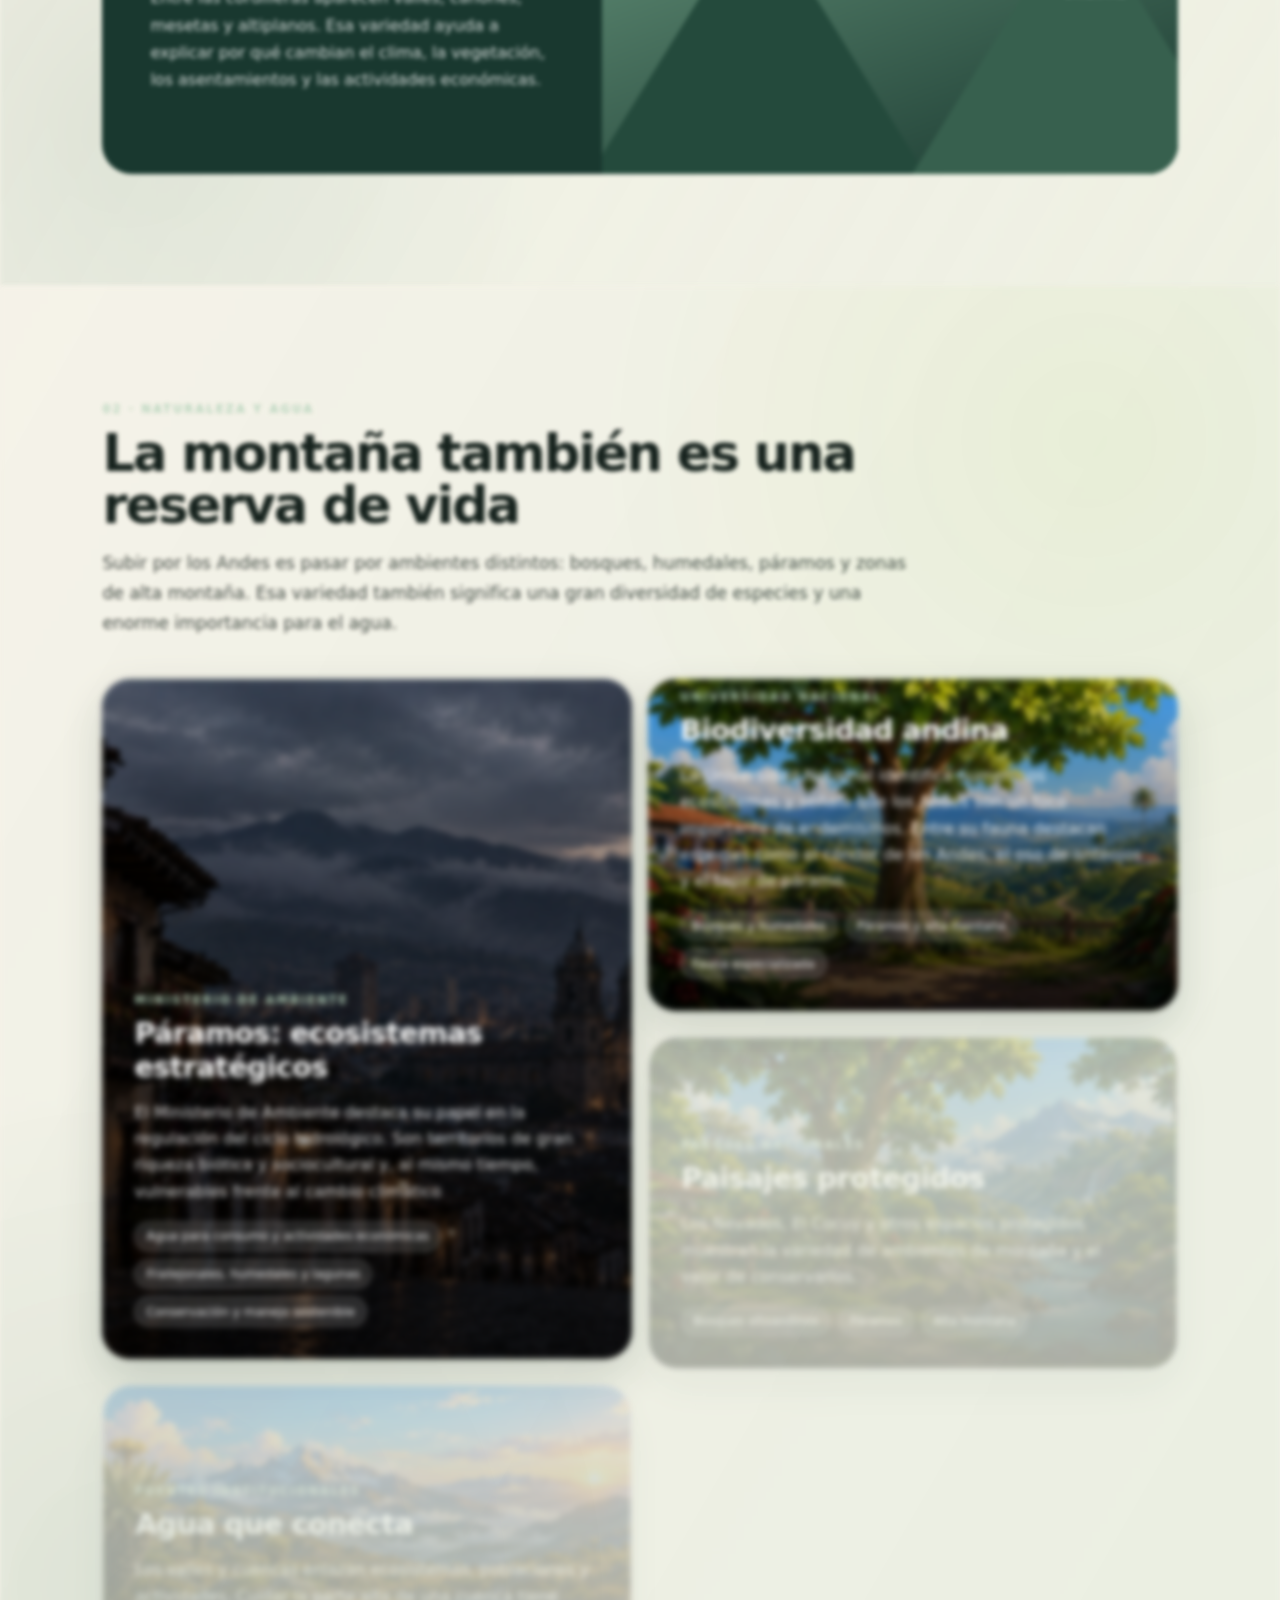
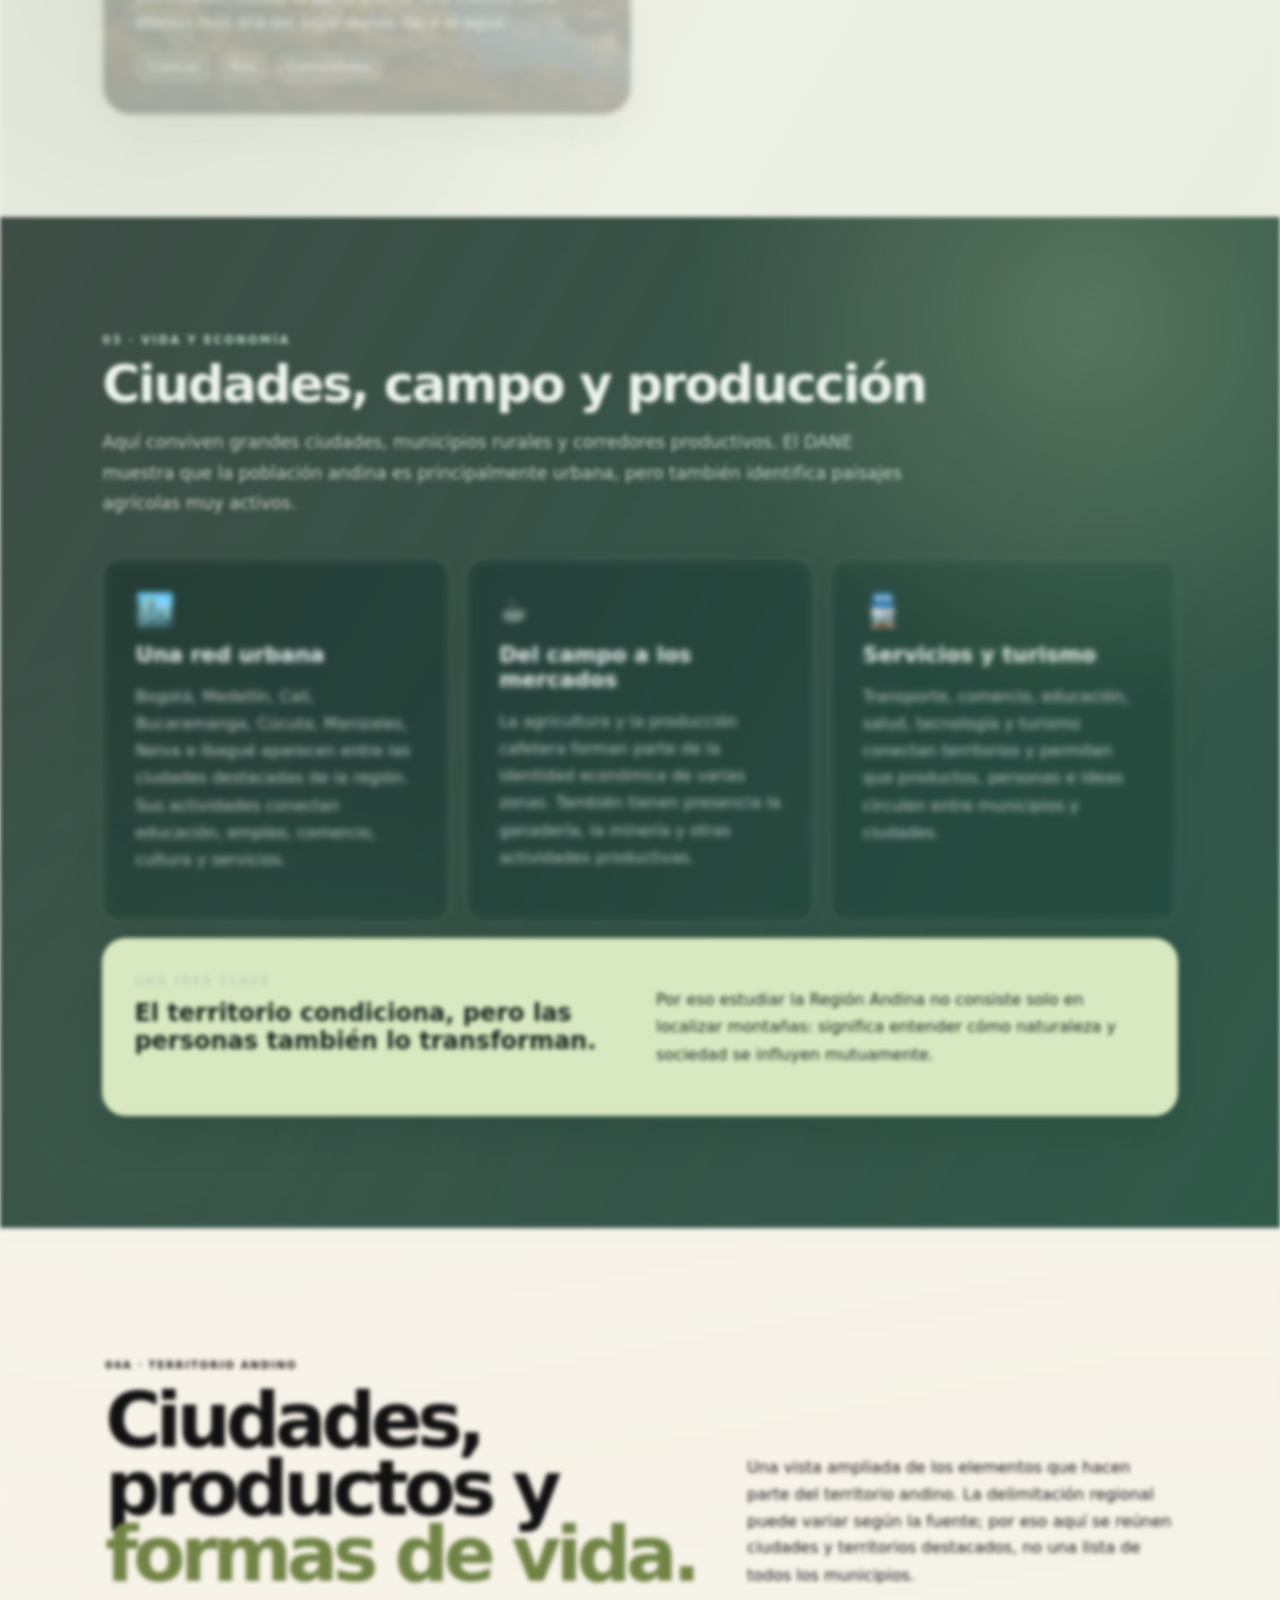
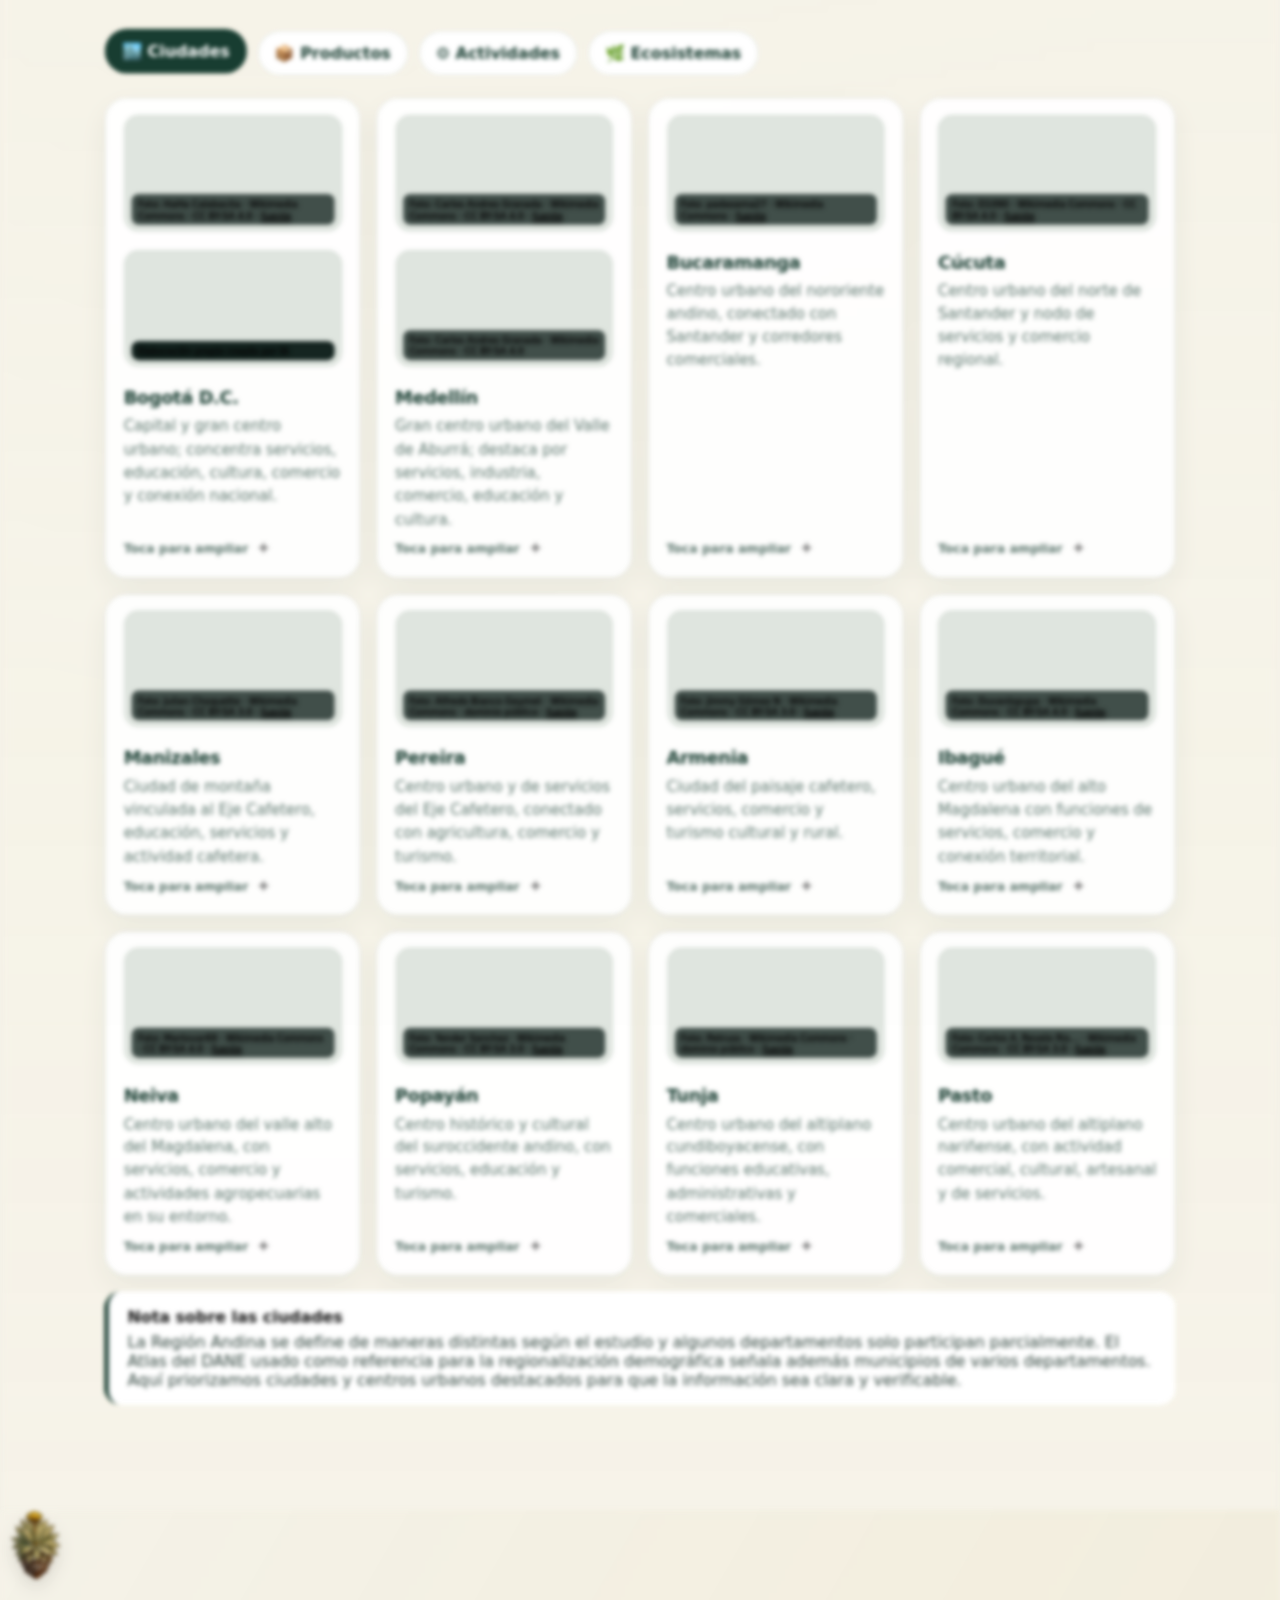
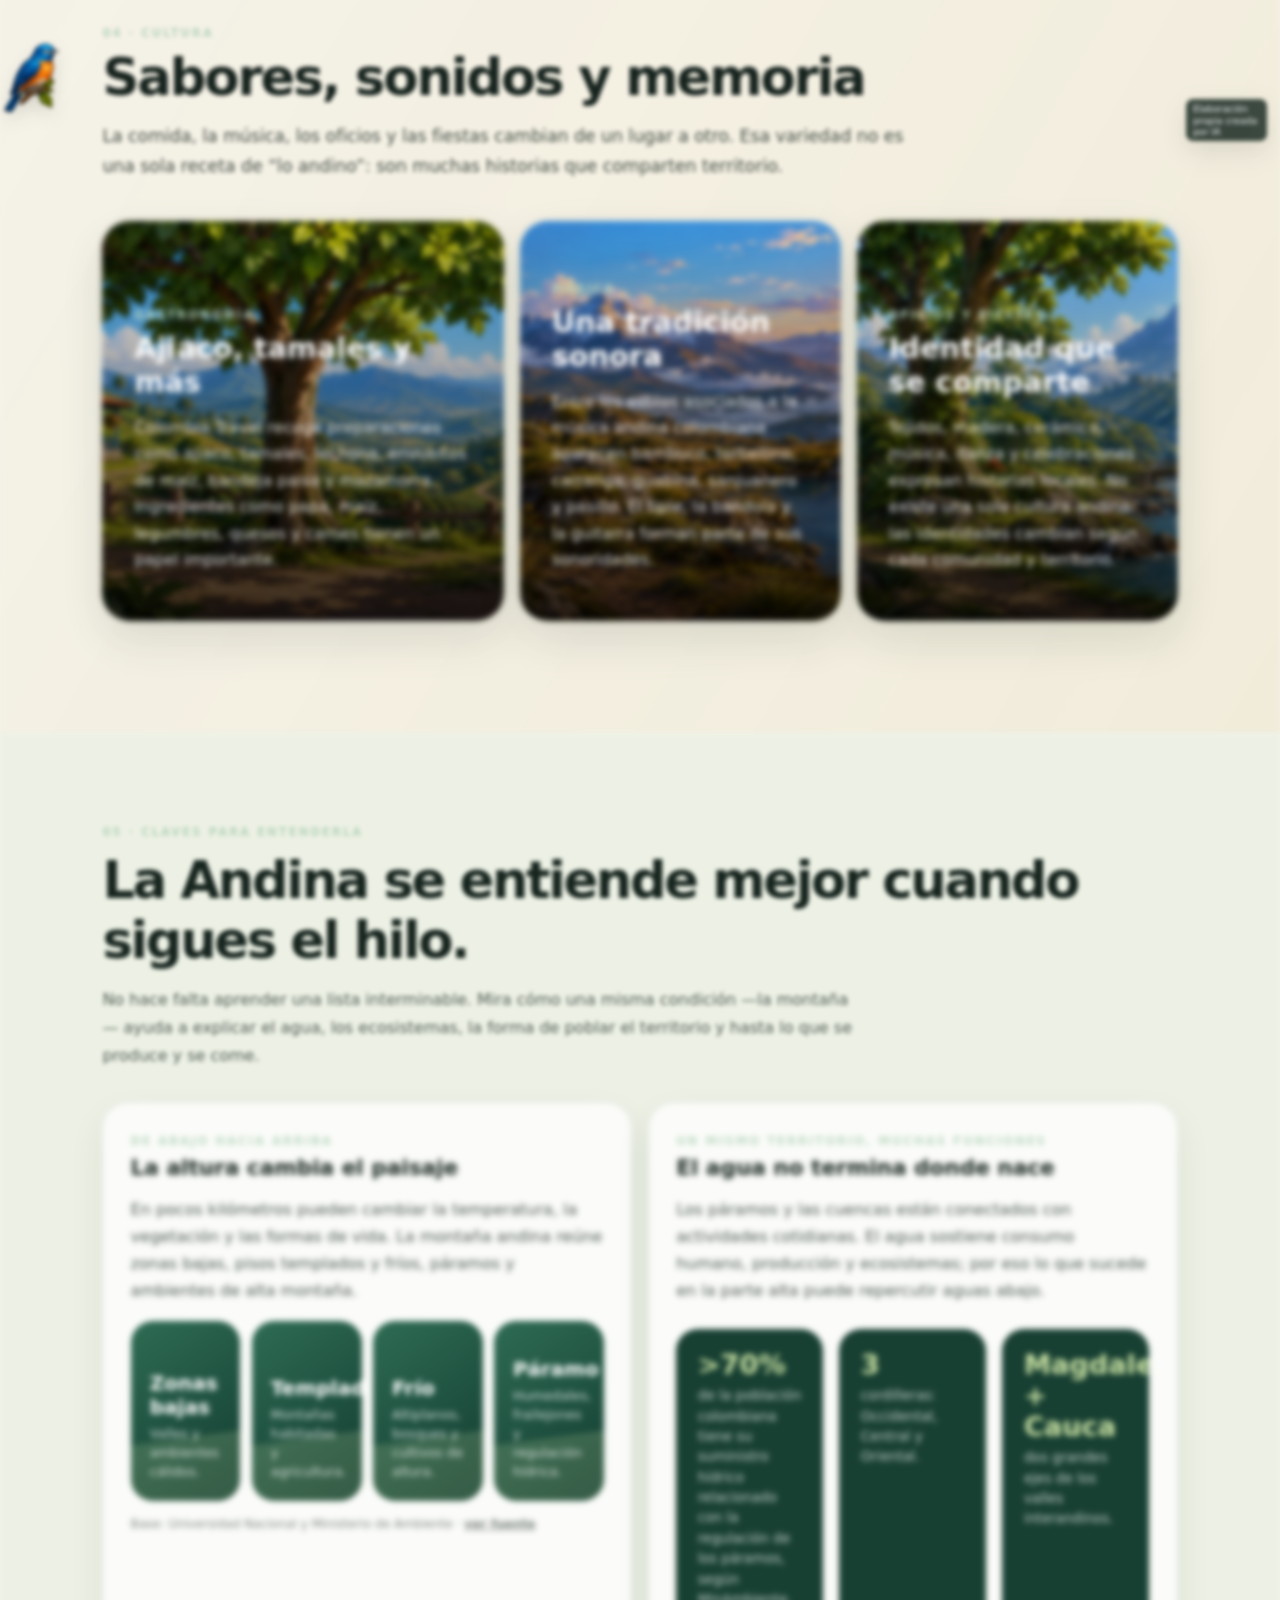
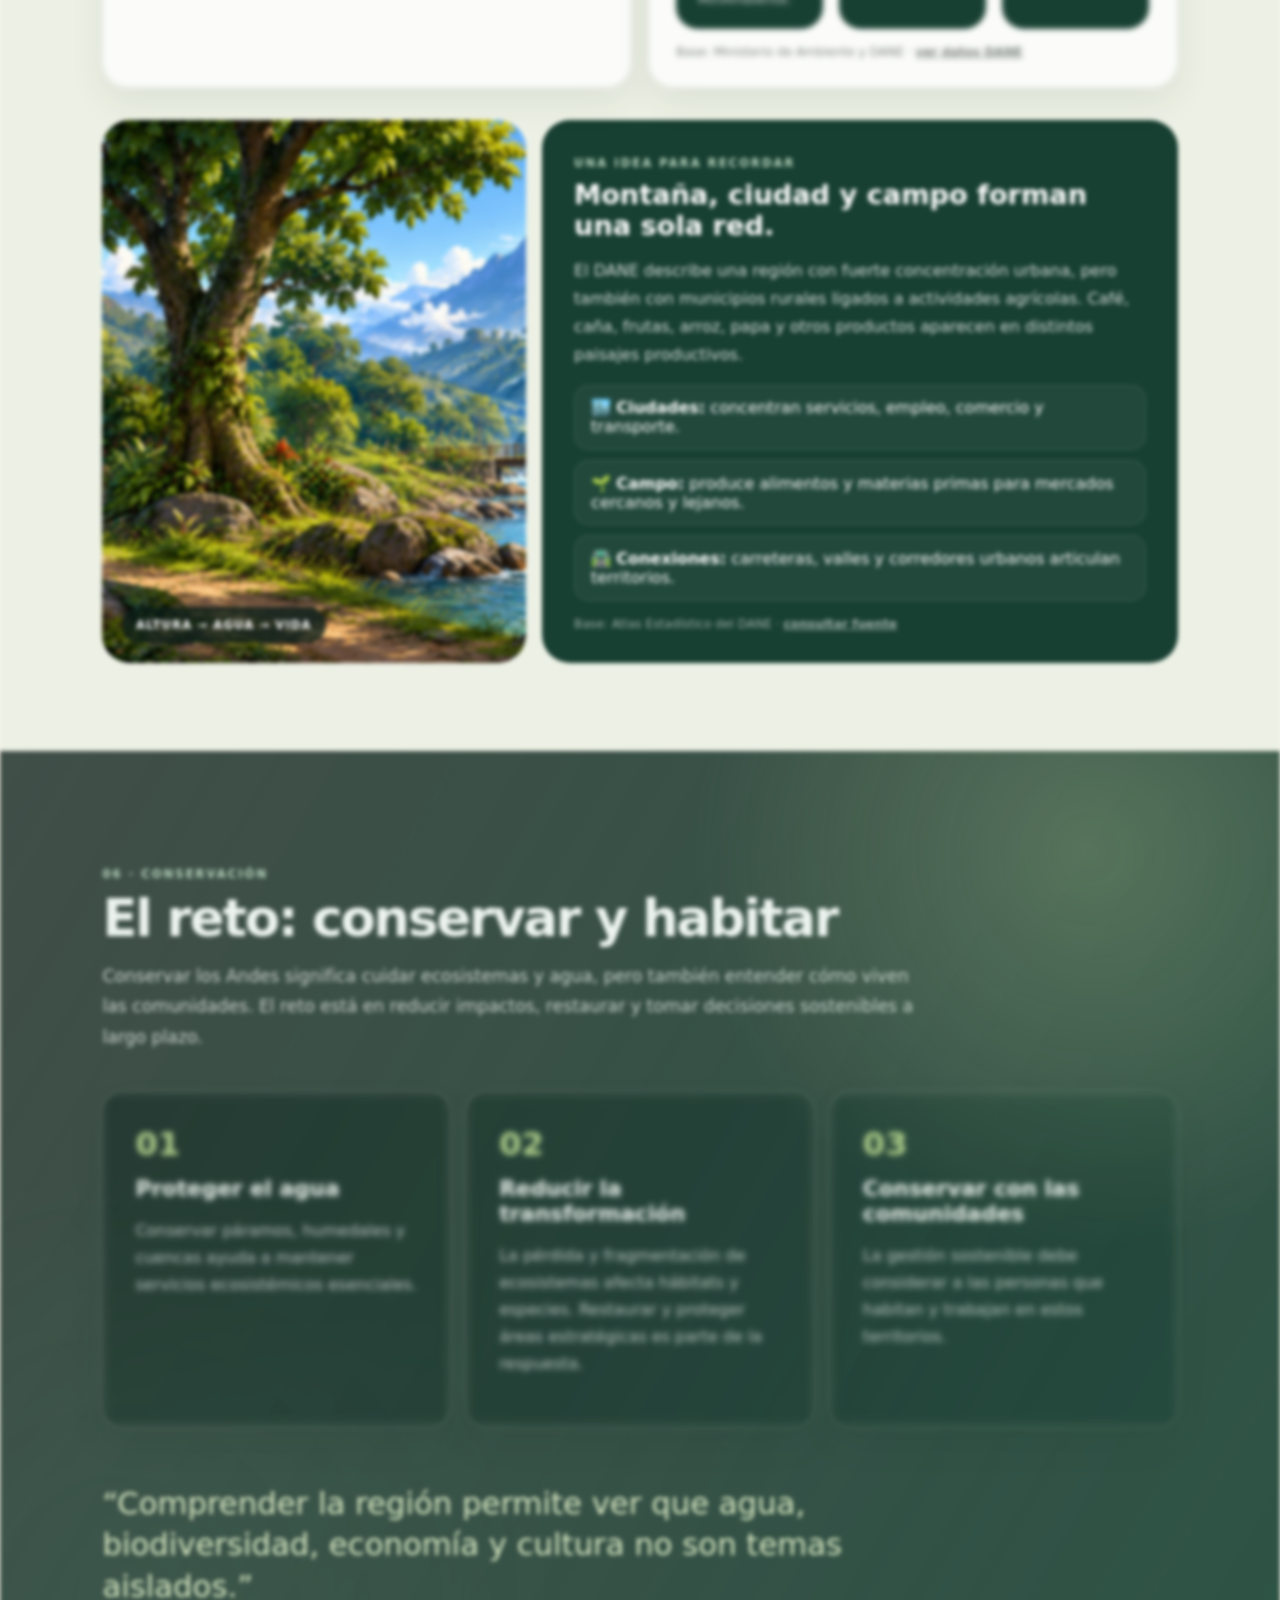
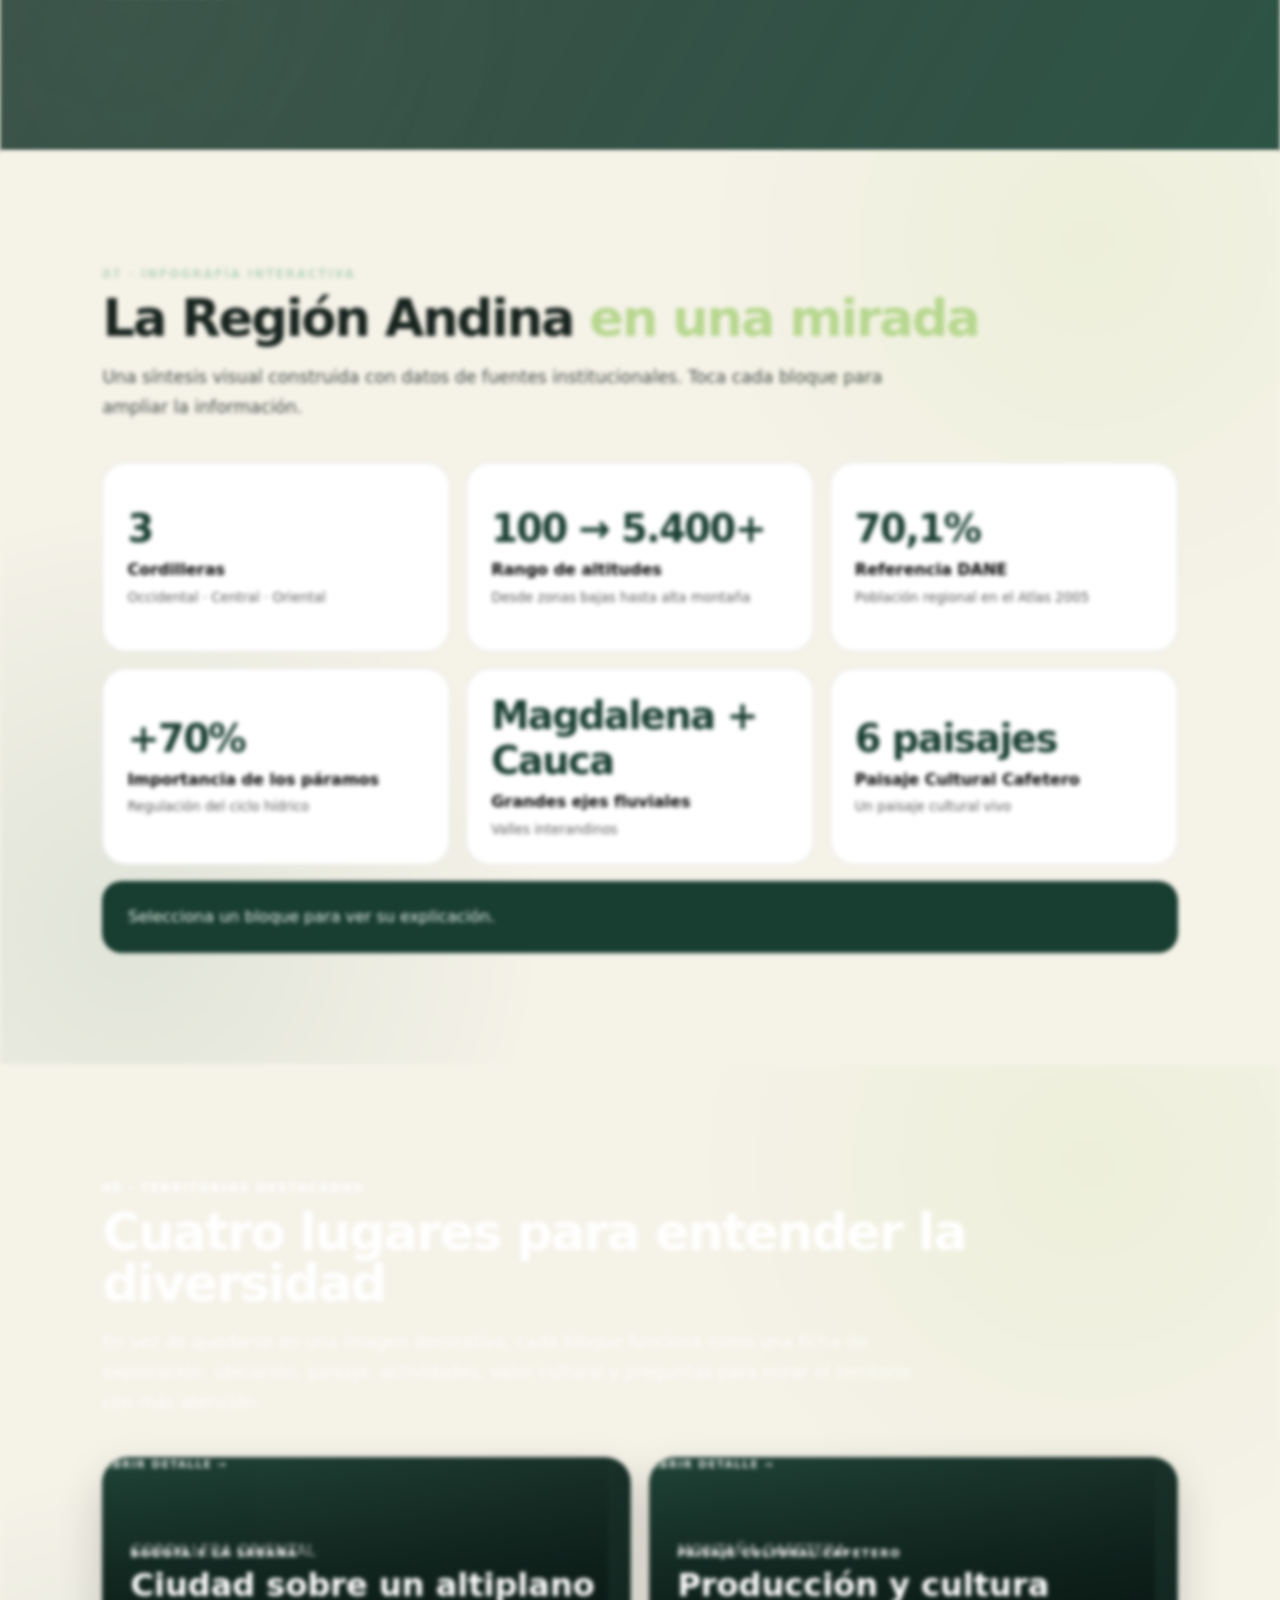
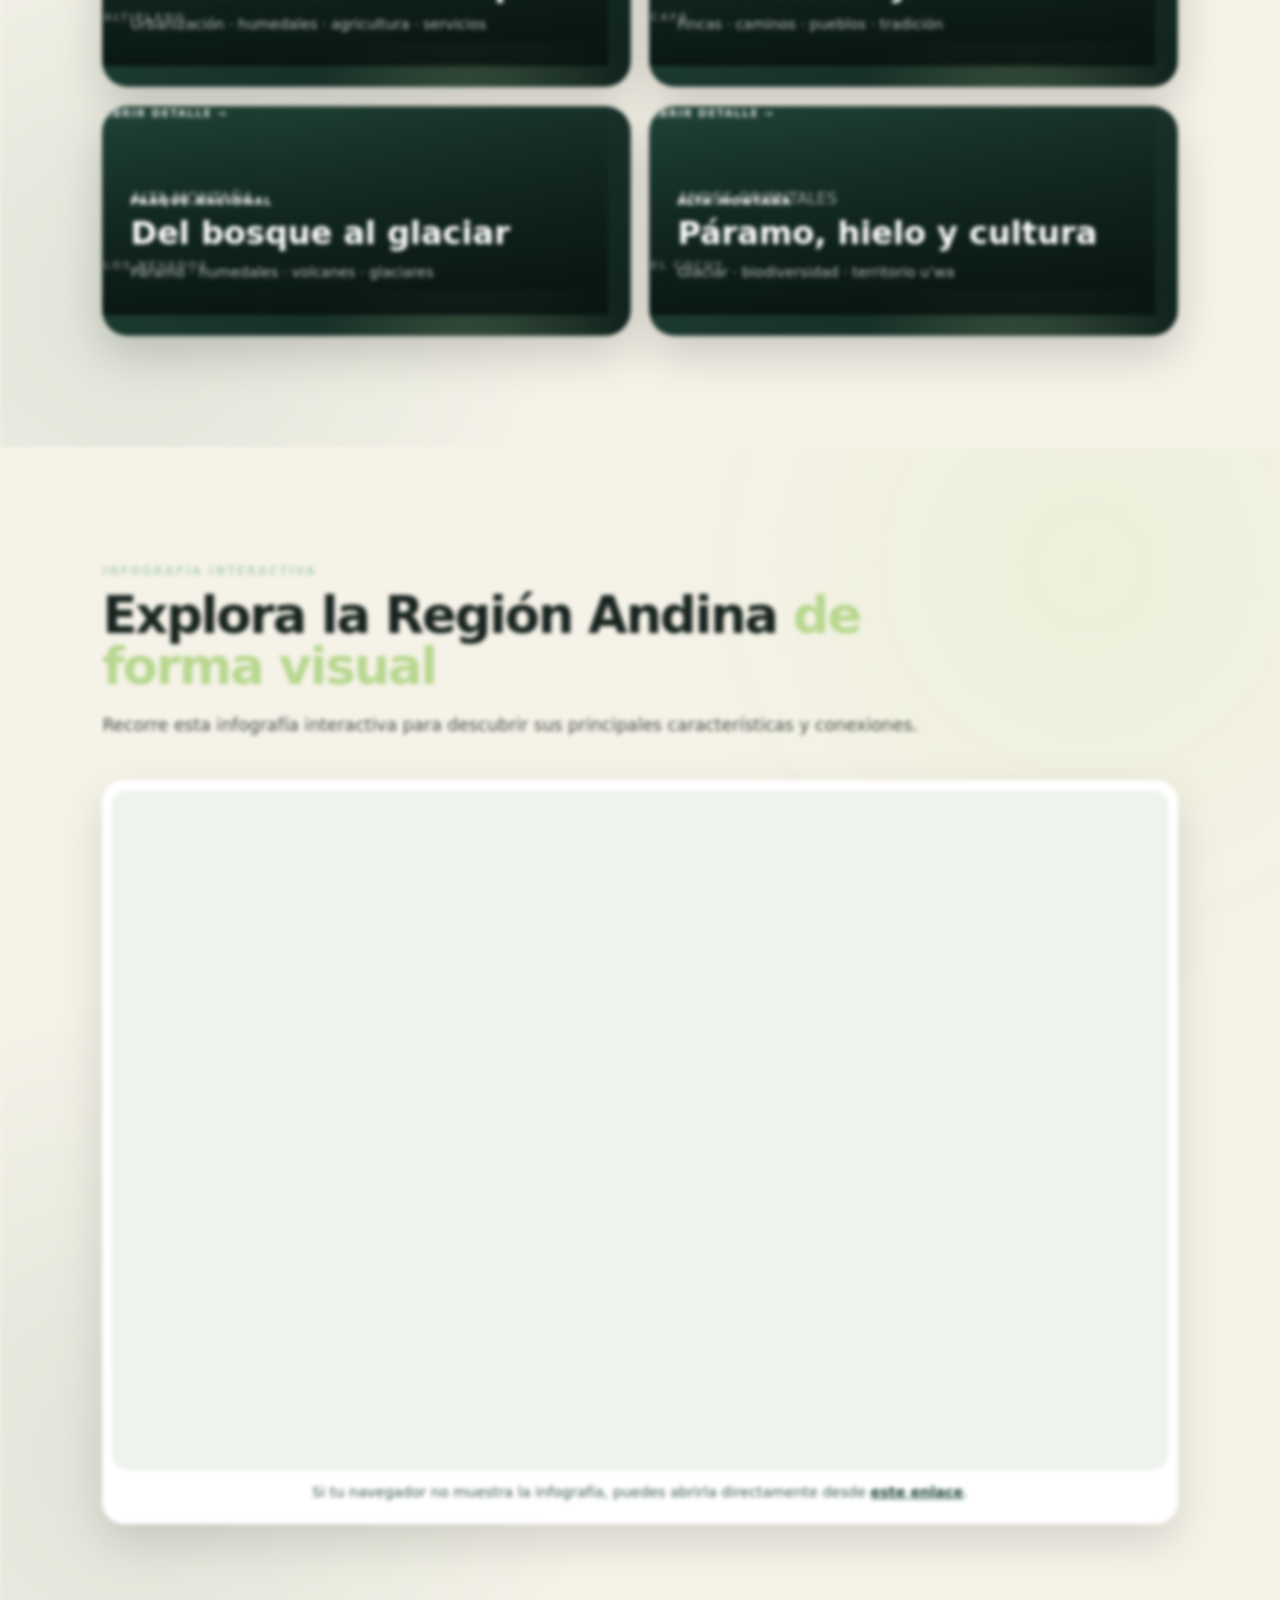
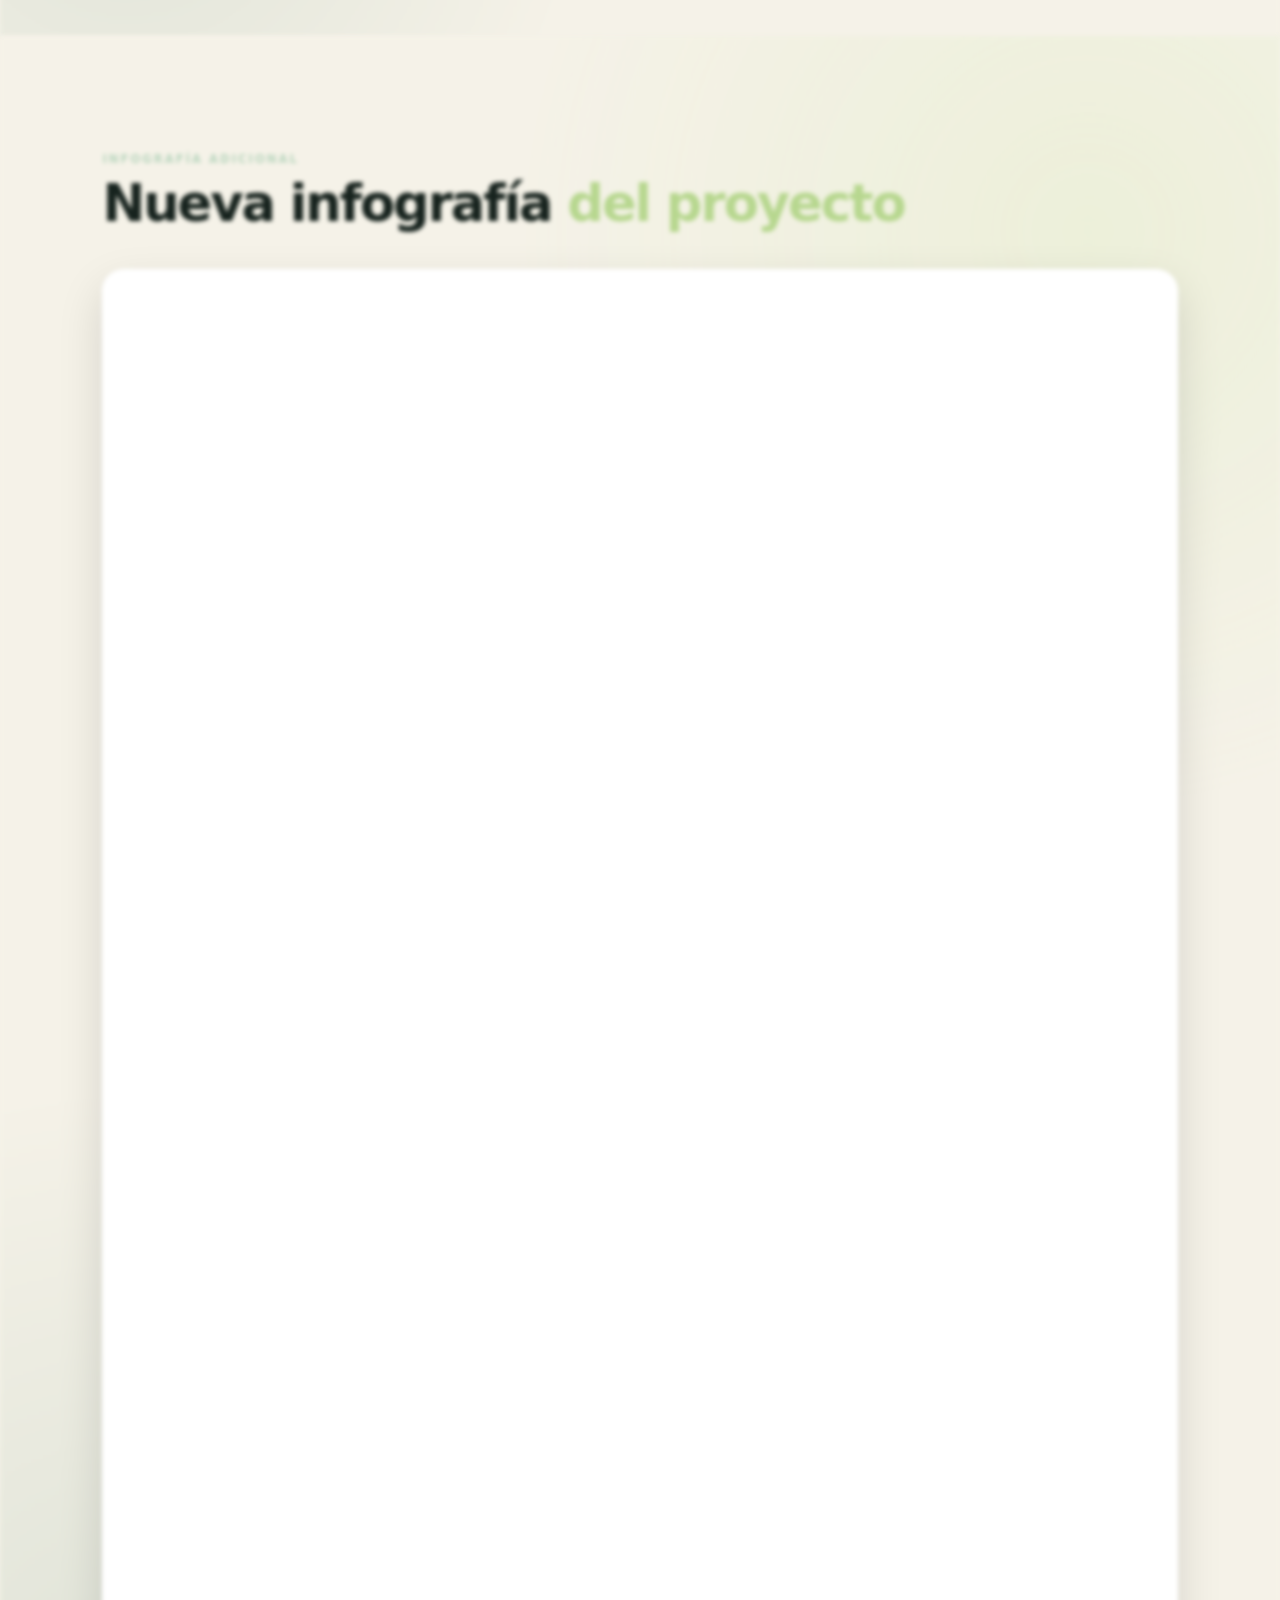
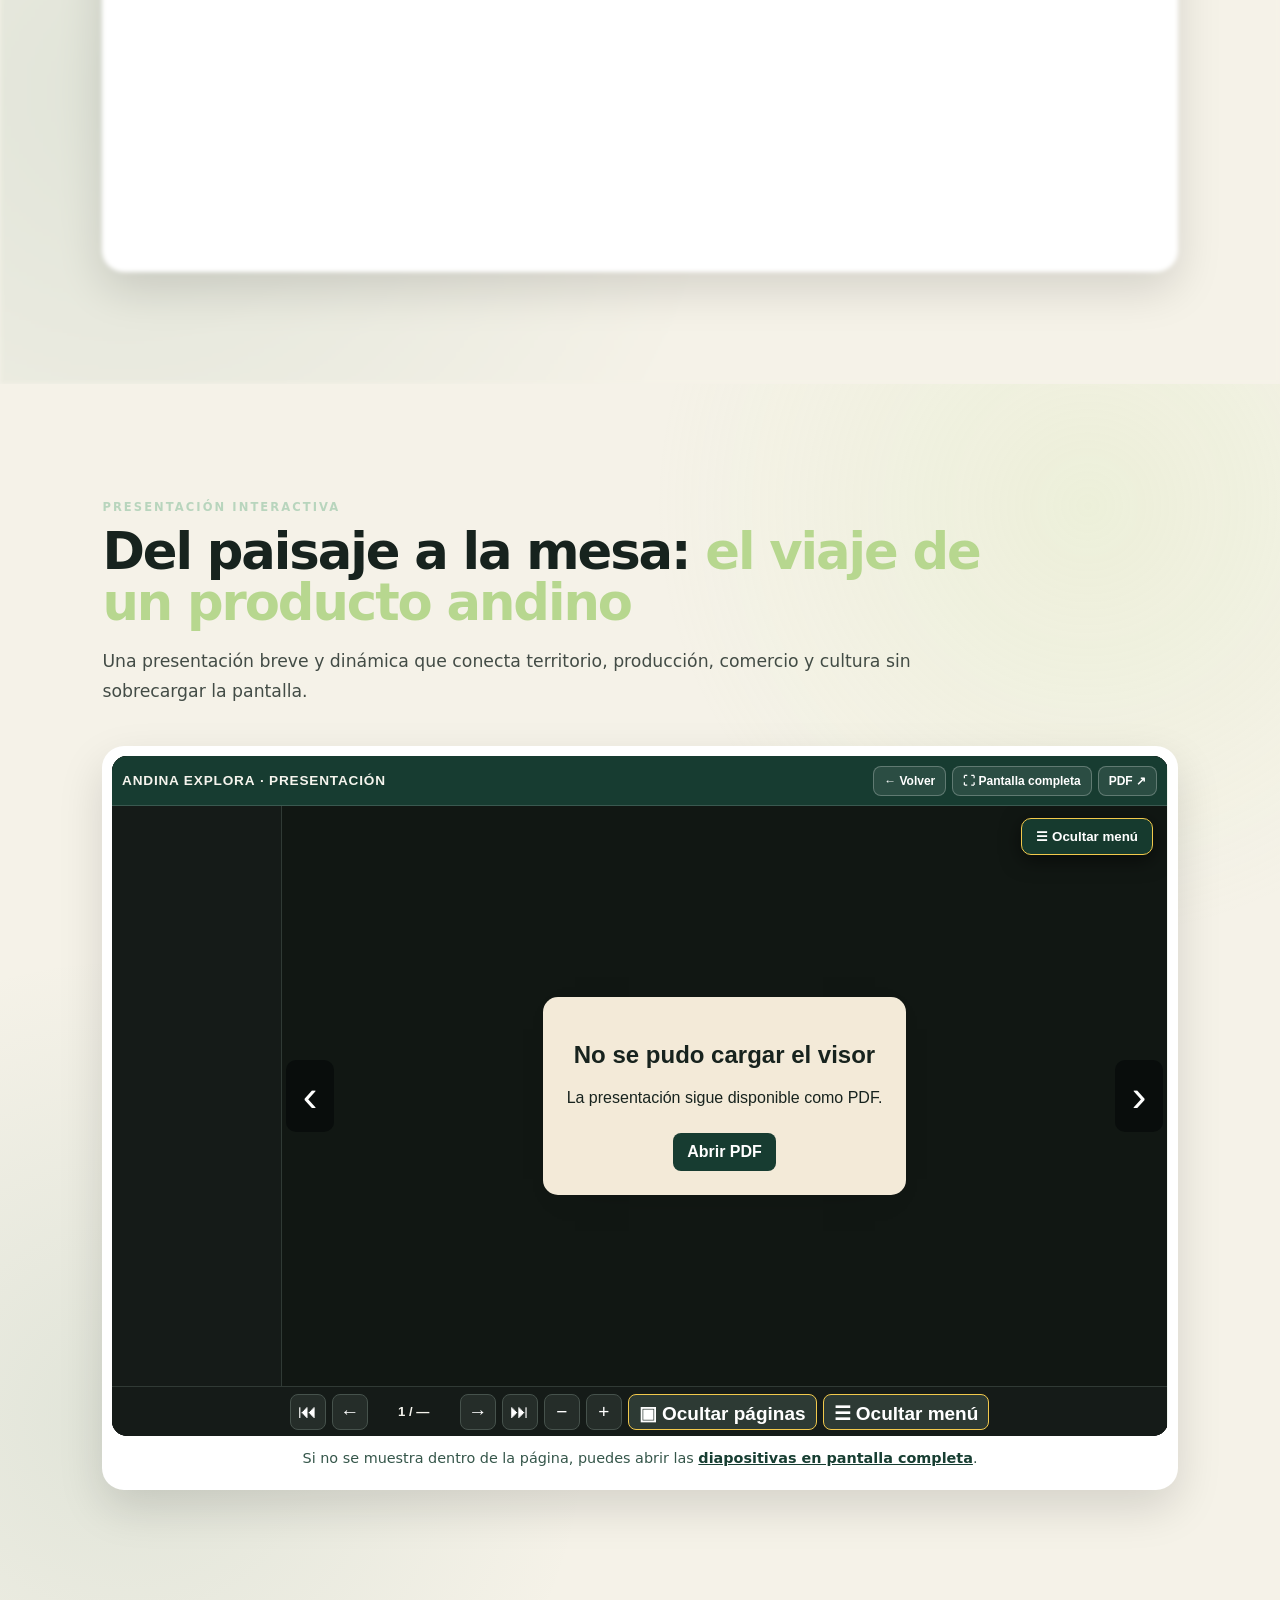
==== commit 4e3710dd: "Use one canonical Andina games entrypoint" ====
--- a/index.html
+++ b/index.html
@@ -95,6 +95,7 @@
 <script src="app.js" defer></script>
 <script src="legacy-enhancements.js"></script>
 <script src="games-menu.js"></script>
+<script src="andina-games-fix.js?v=20260923-2" defer></script>
 <script src="conecta-fix.js?v=20260913-2"></script>
 
 
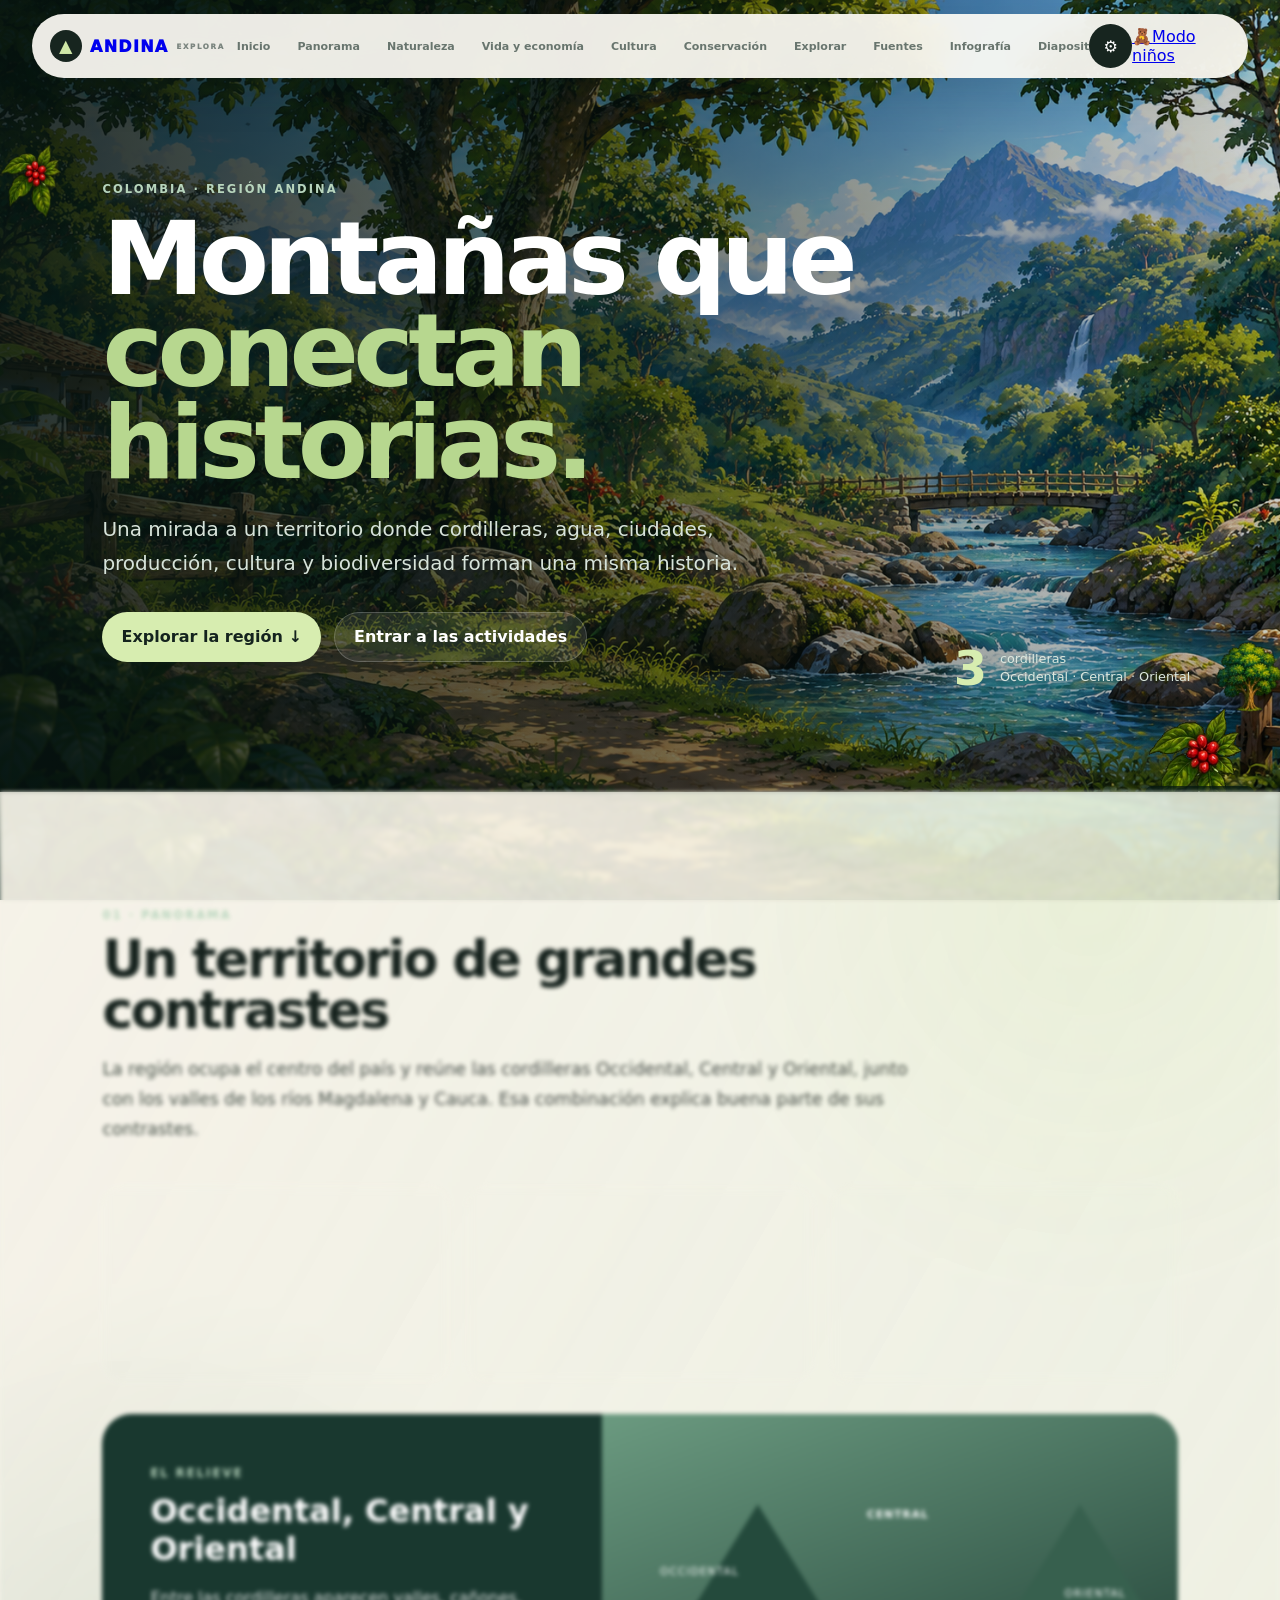
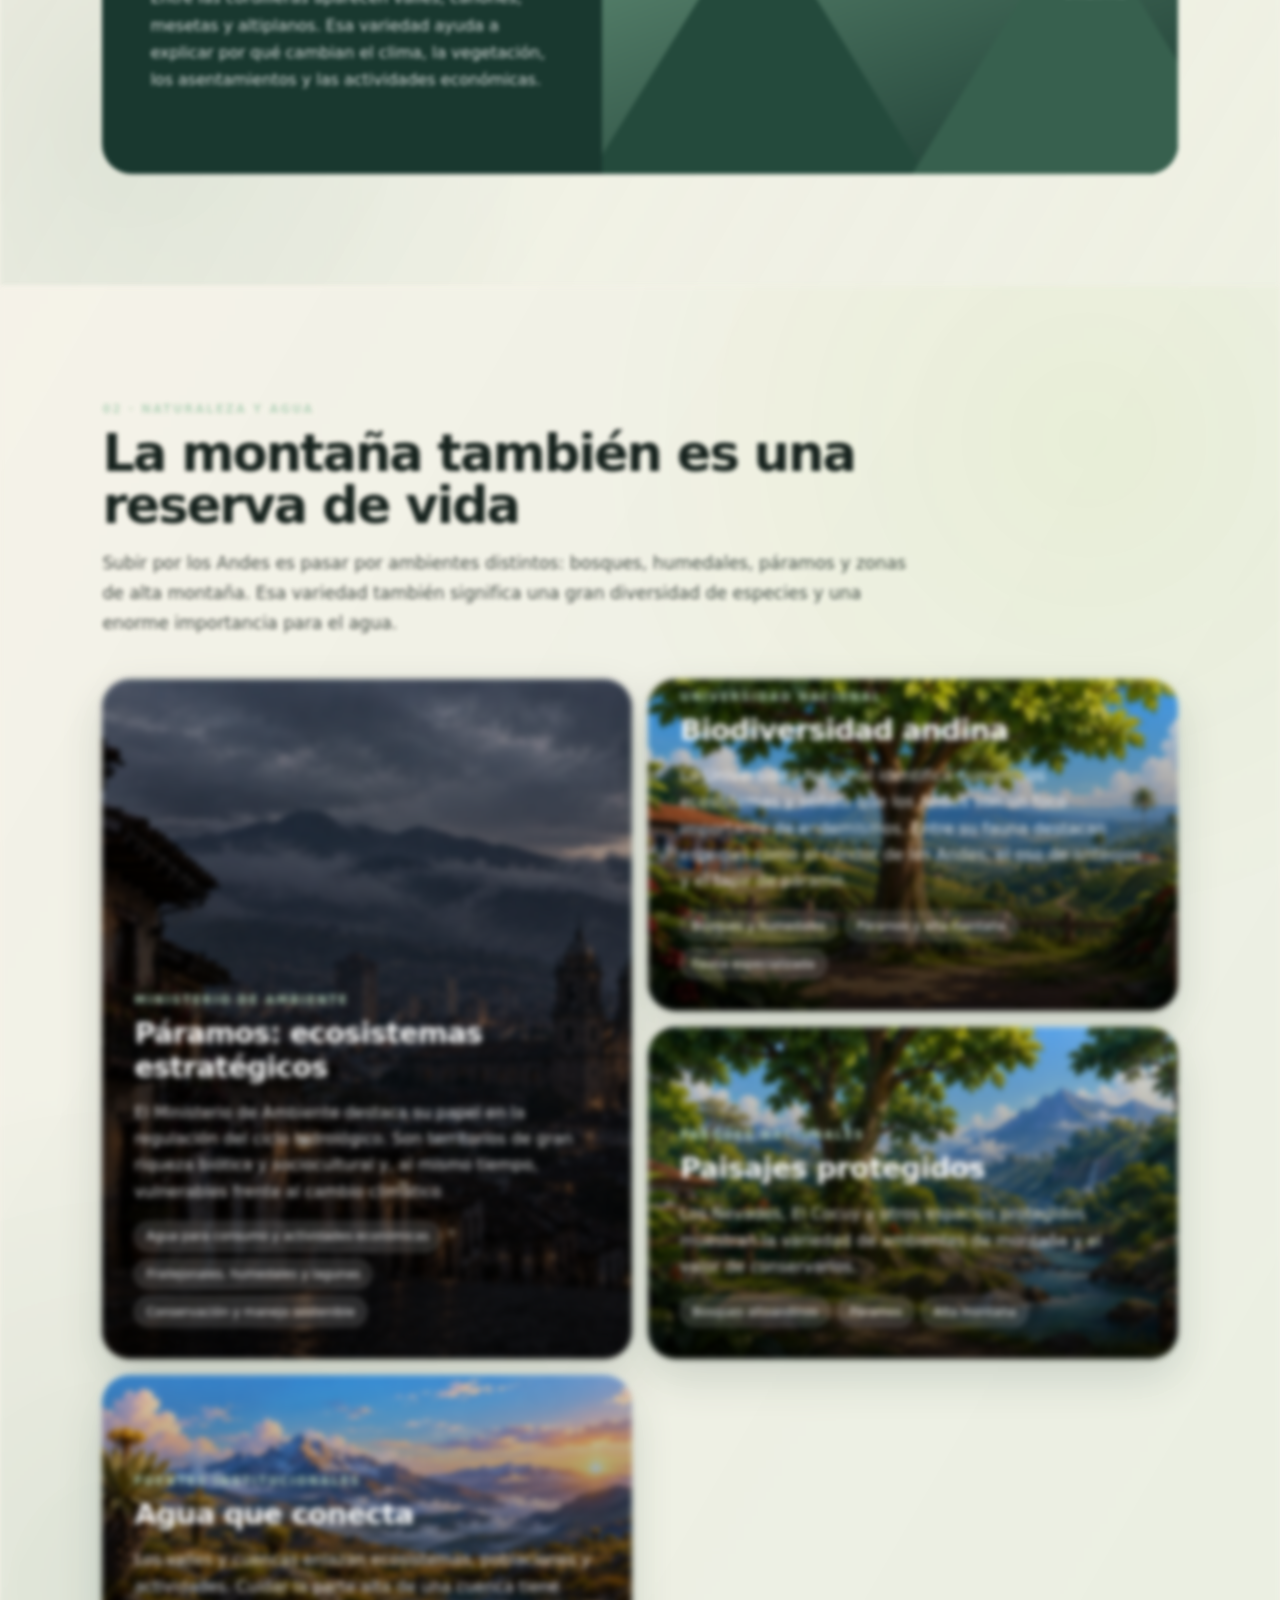
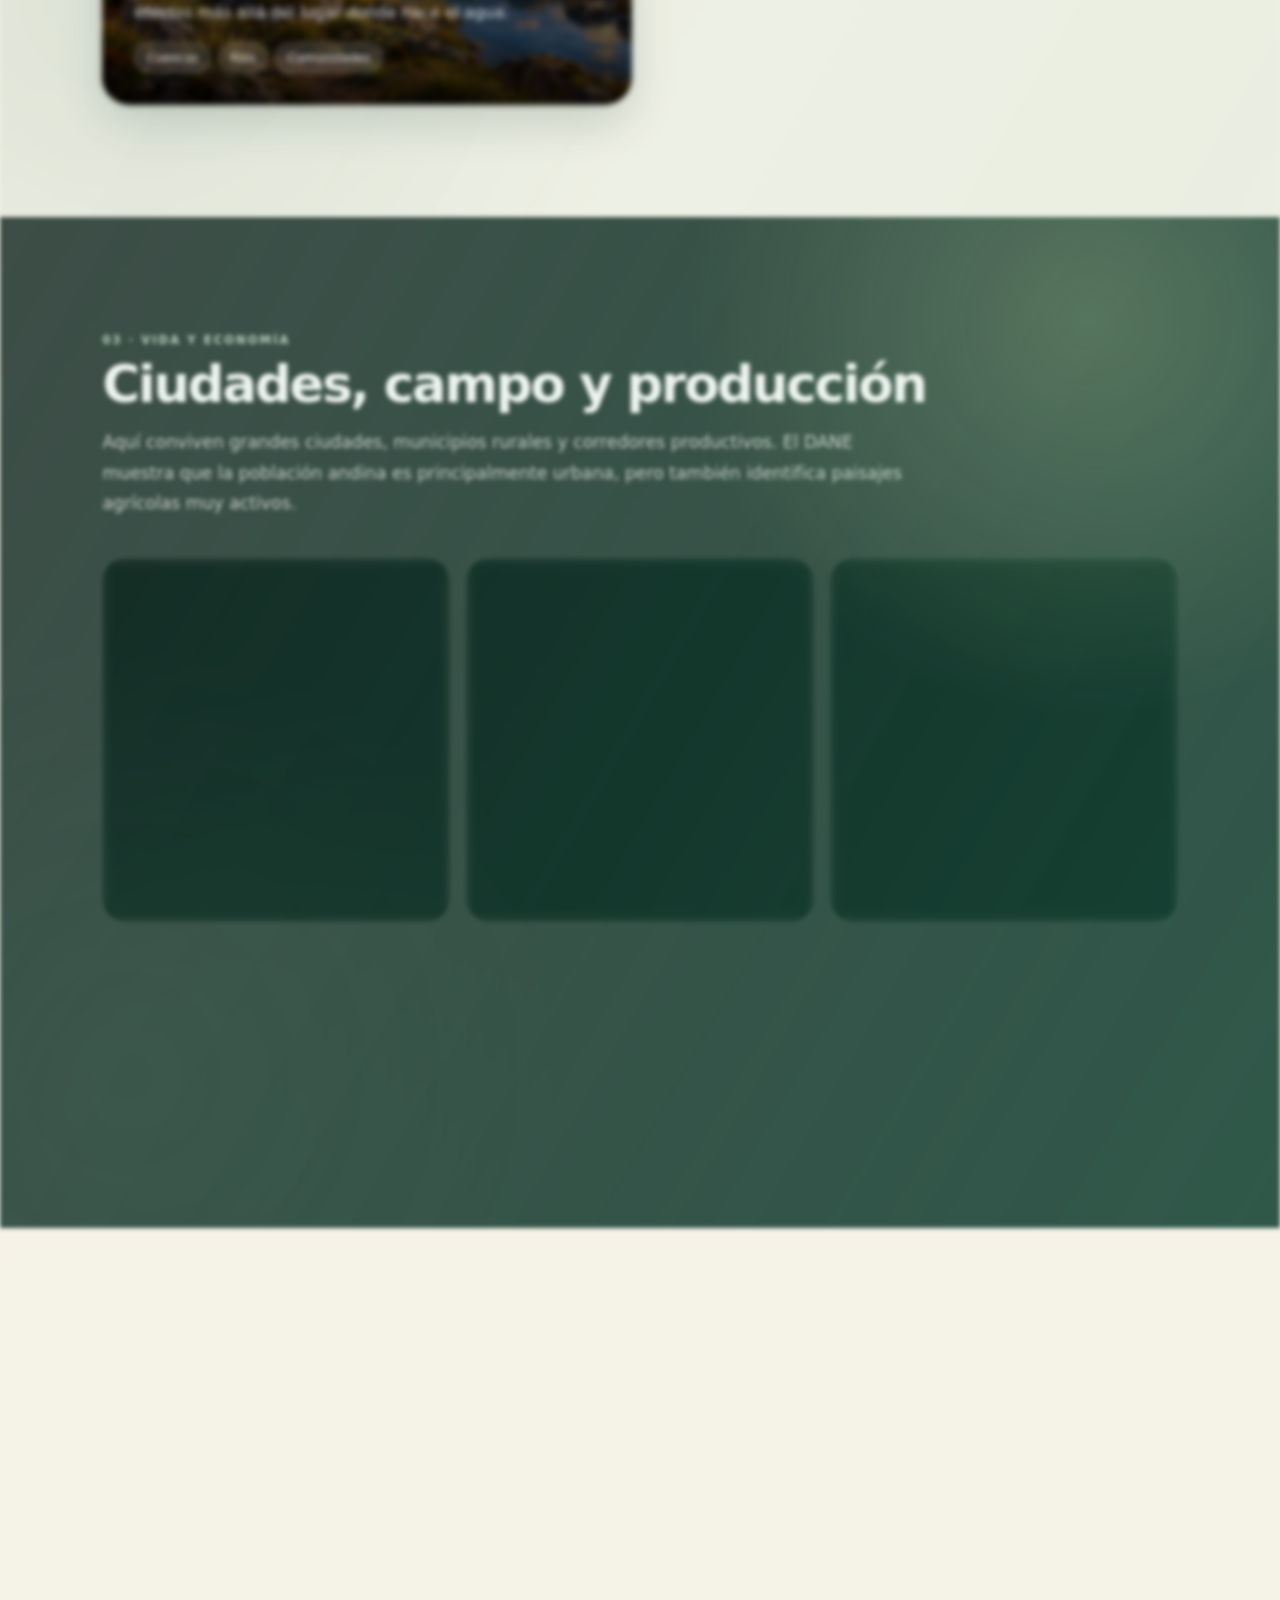
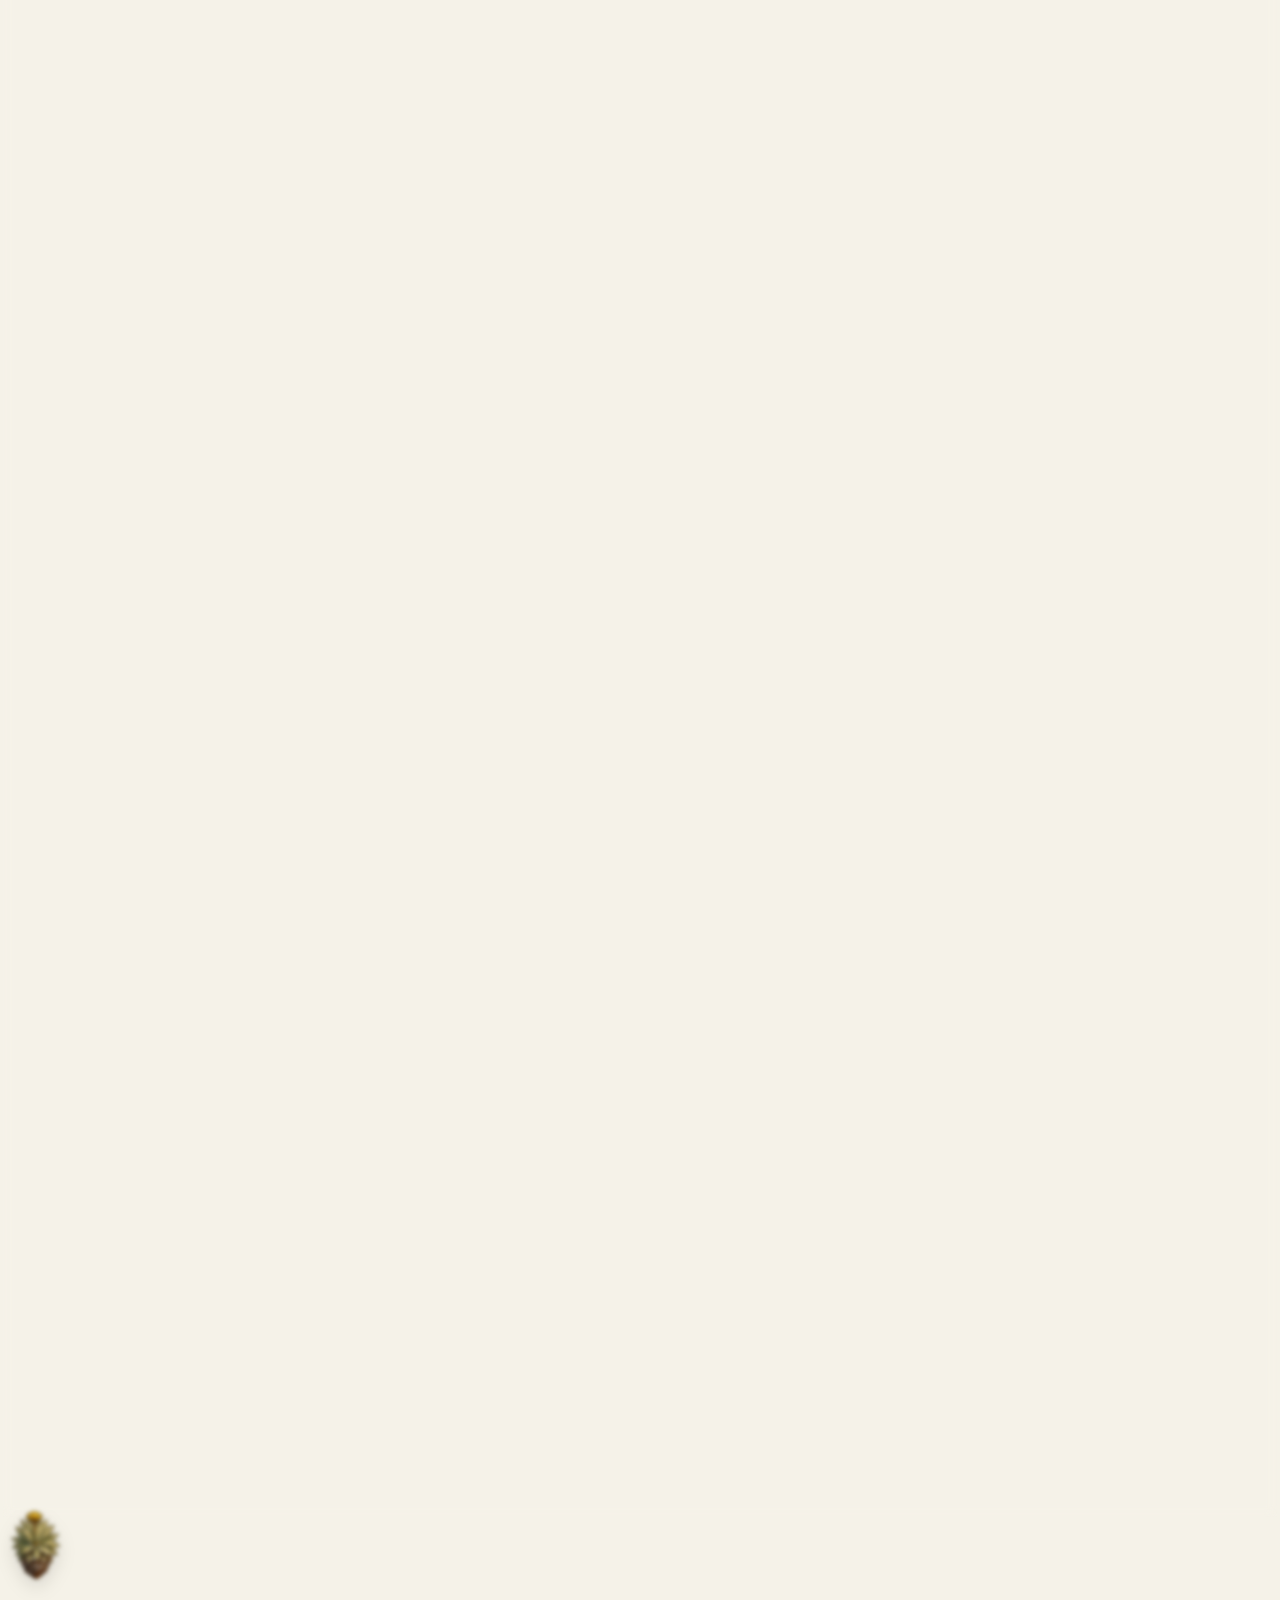
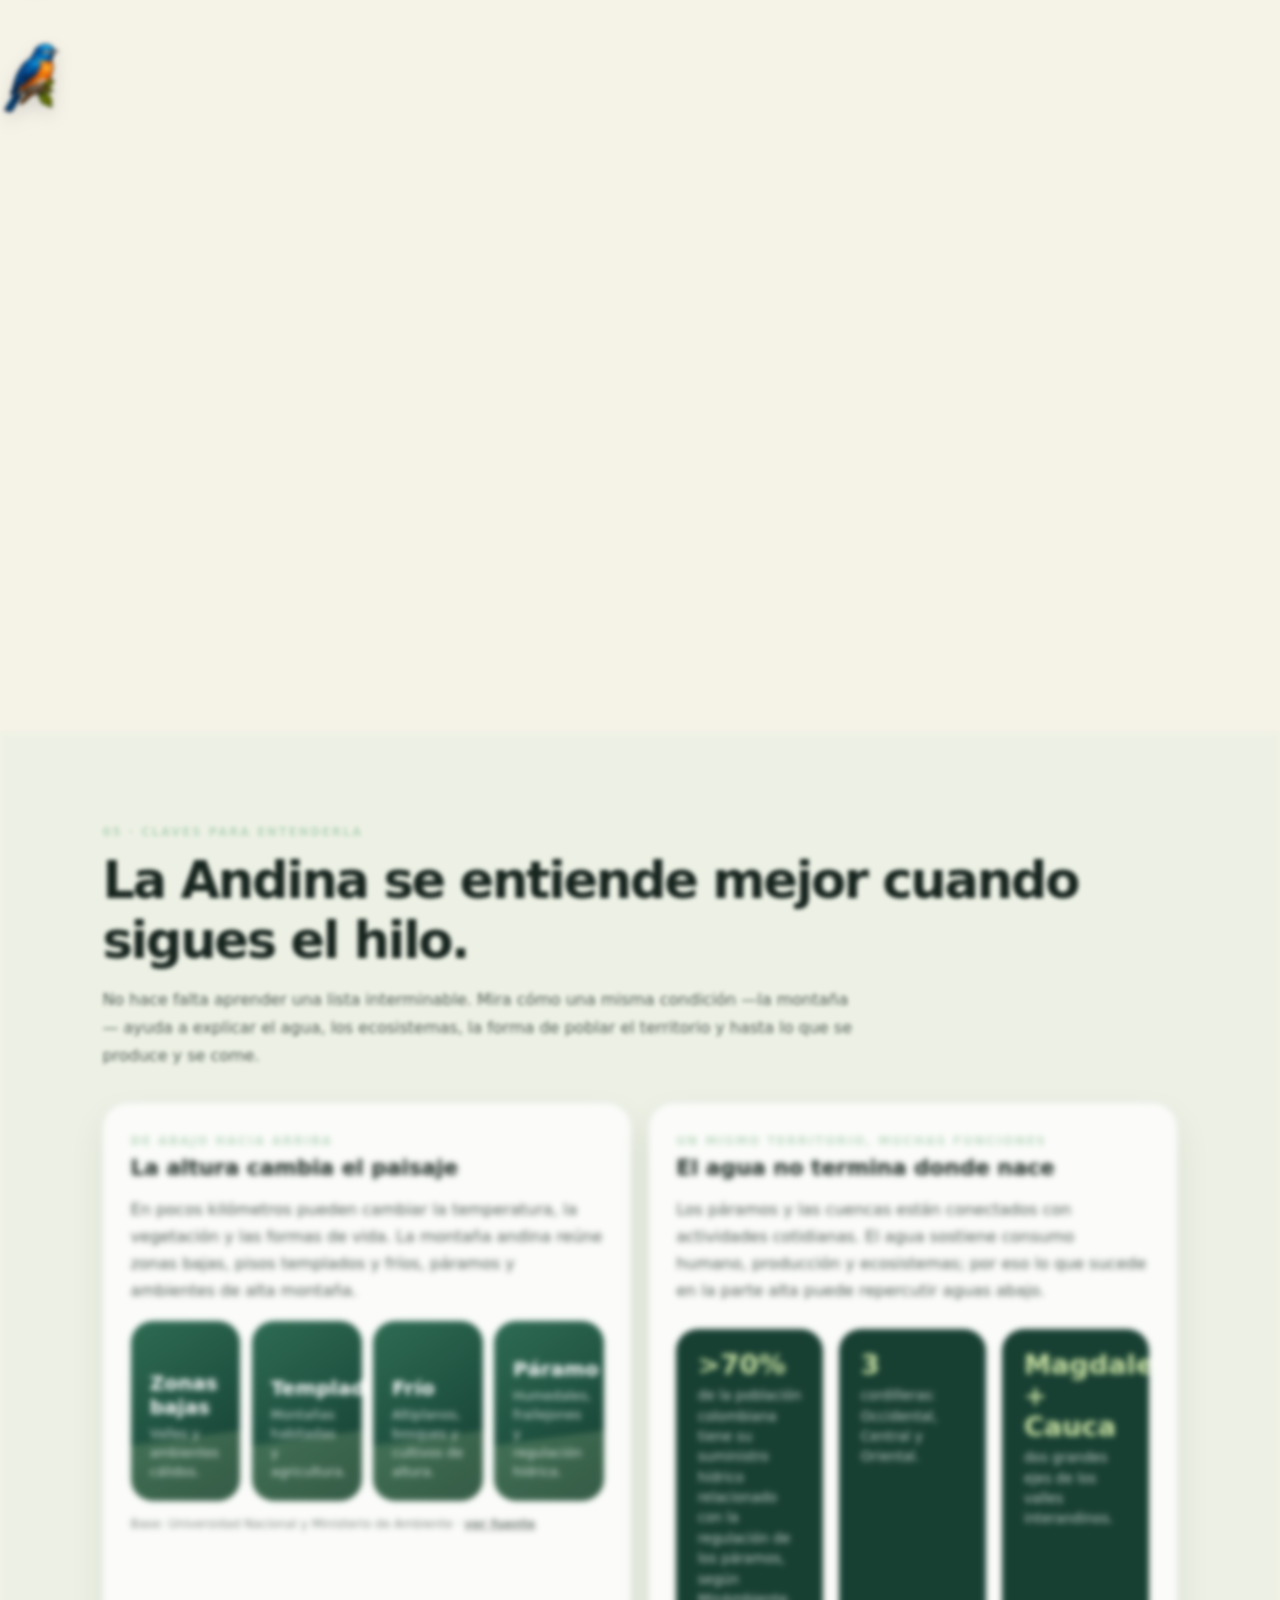
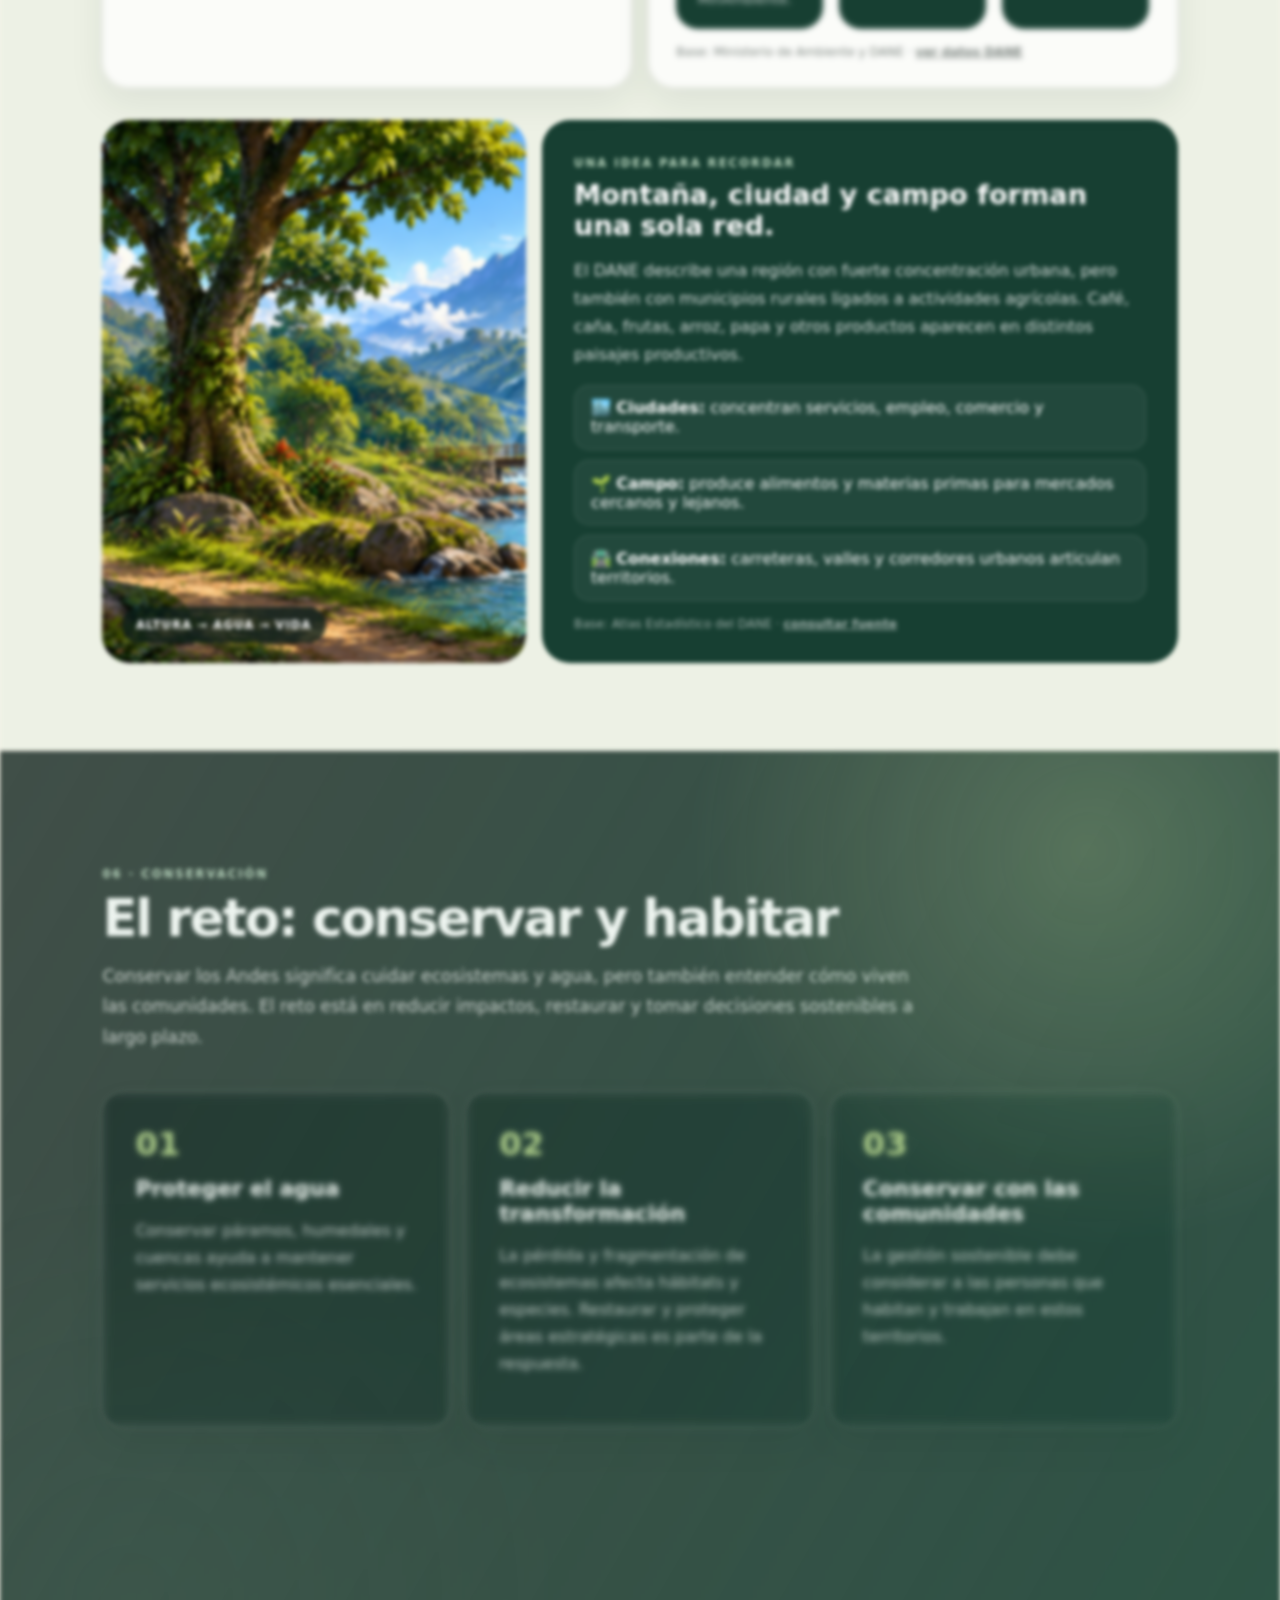
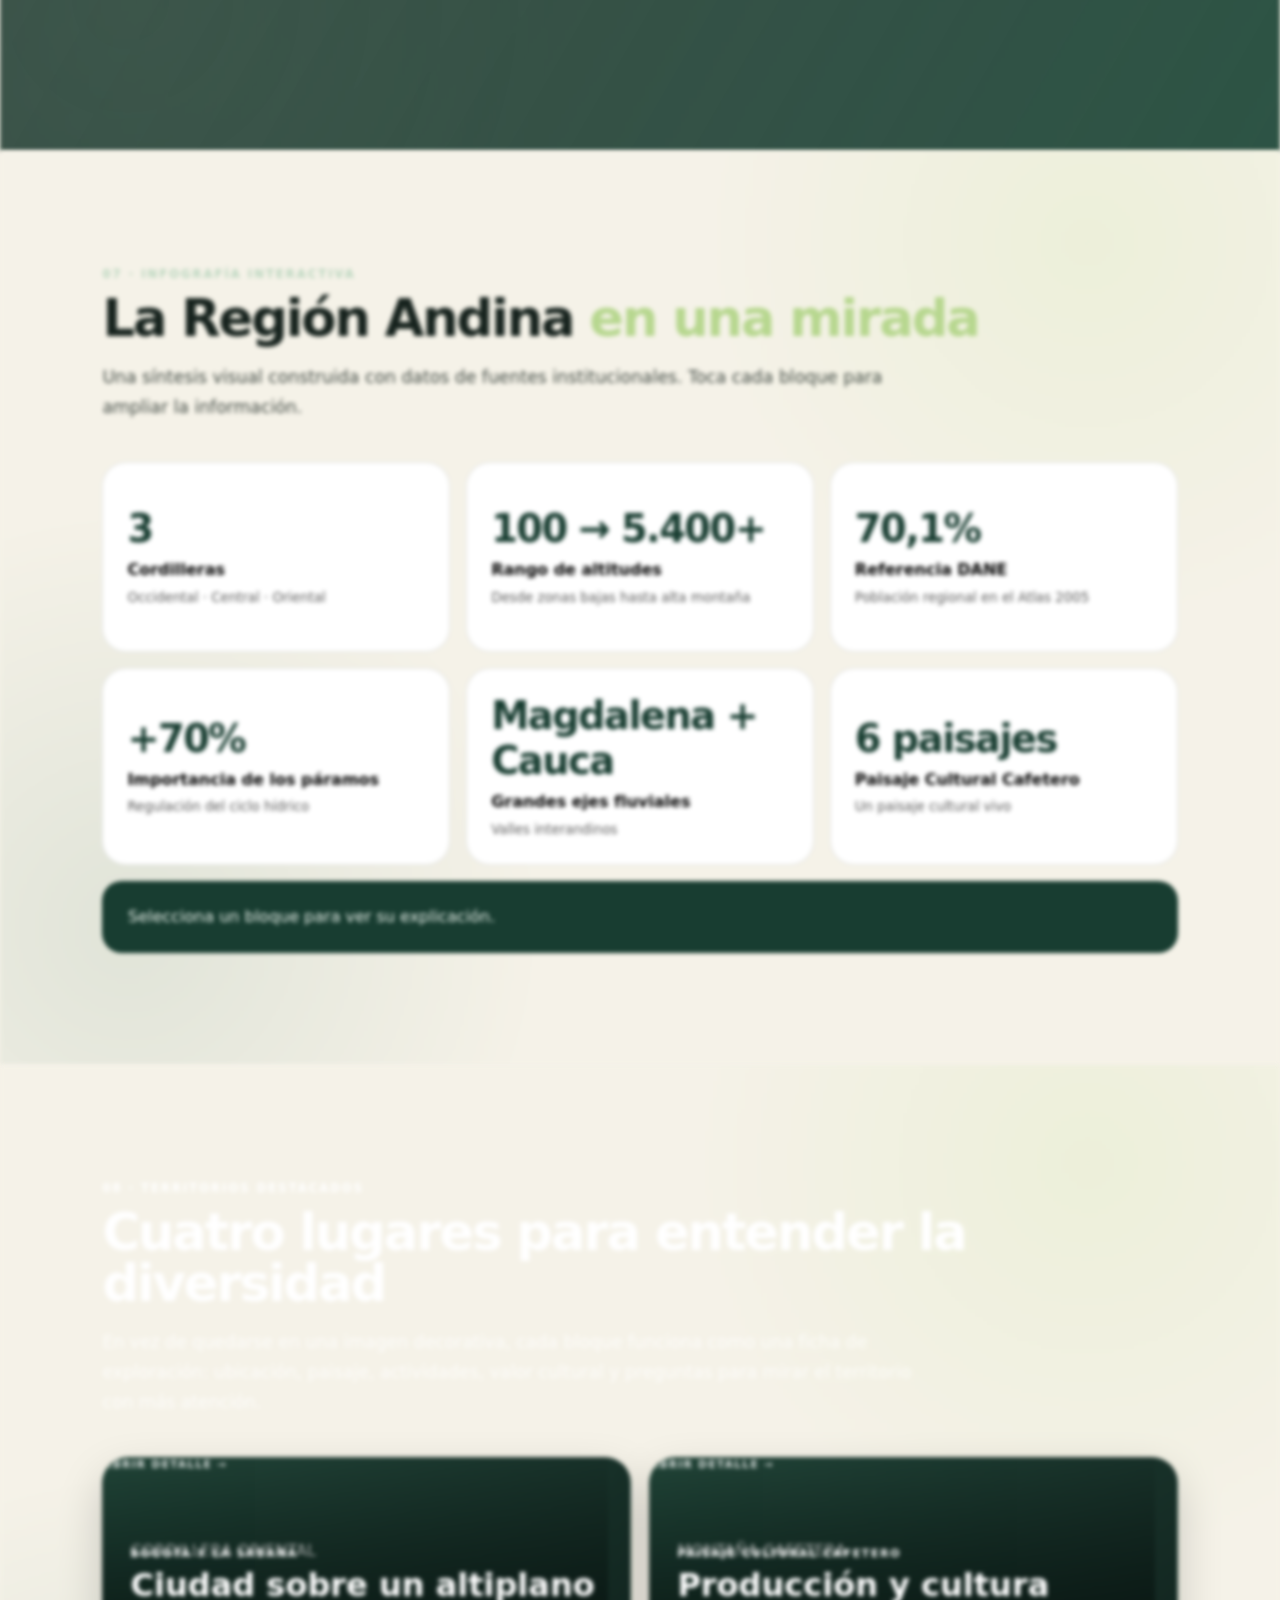
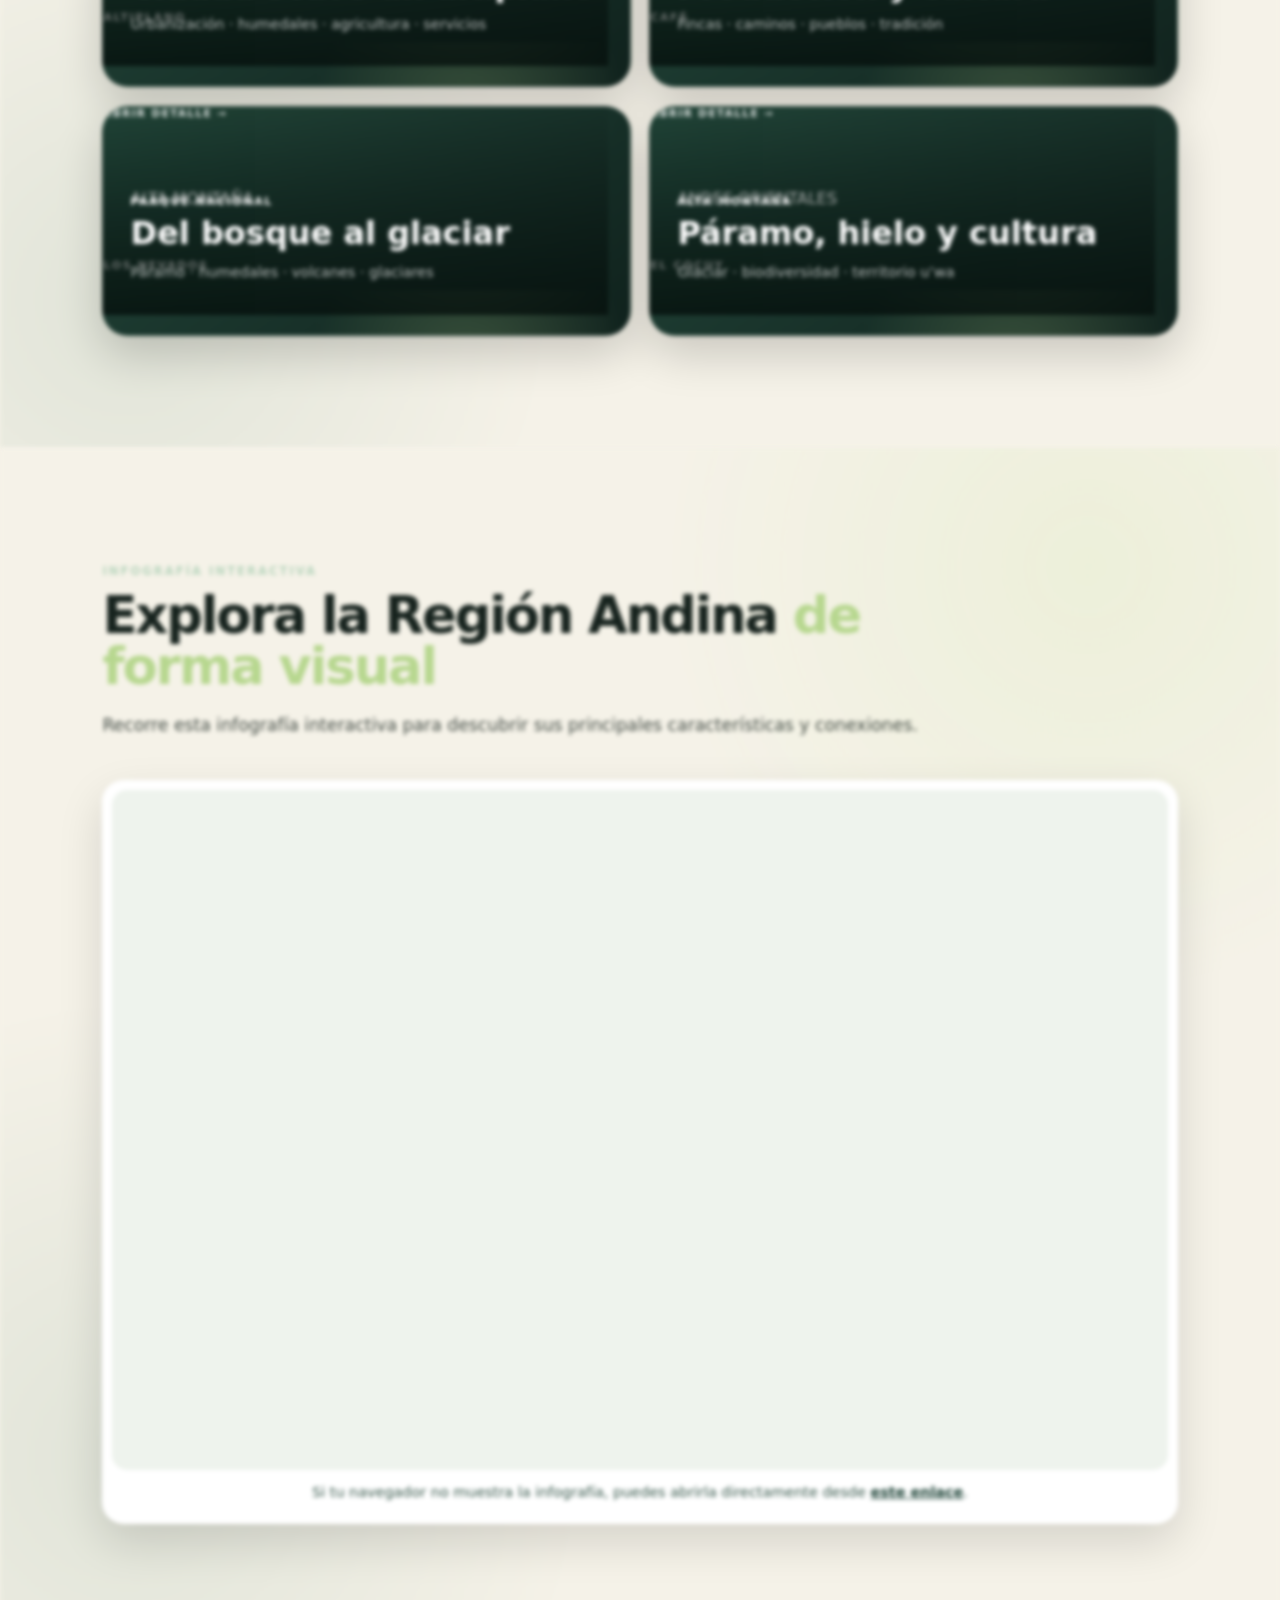
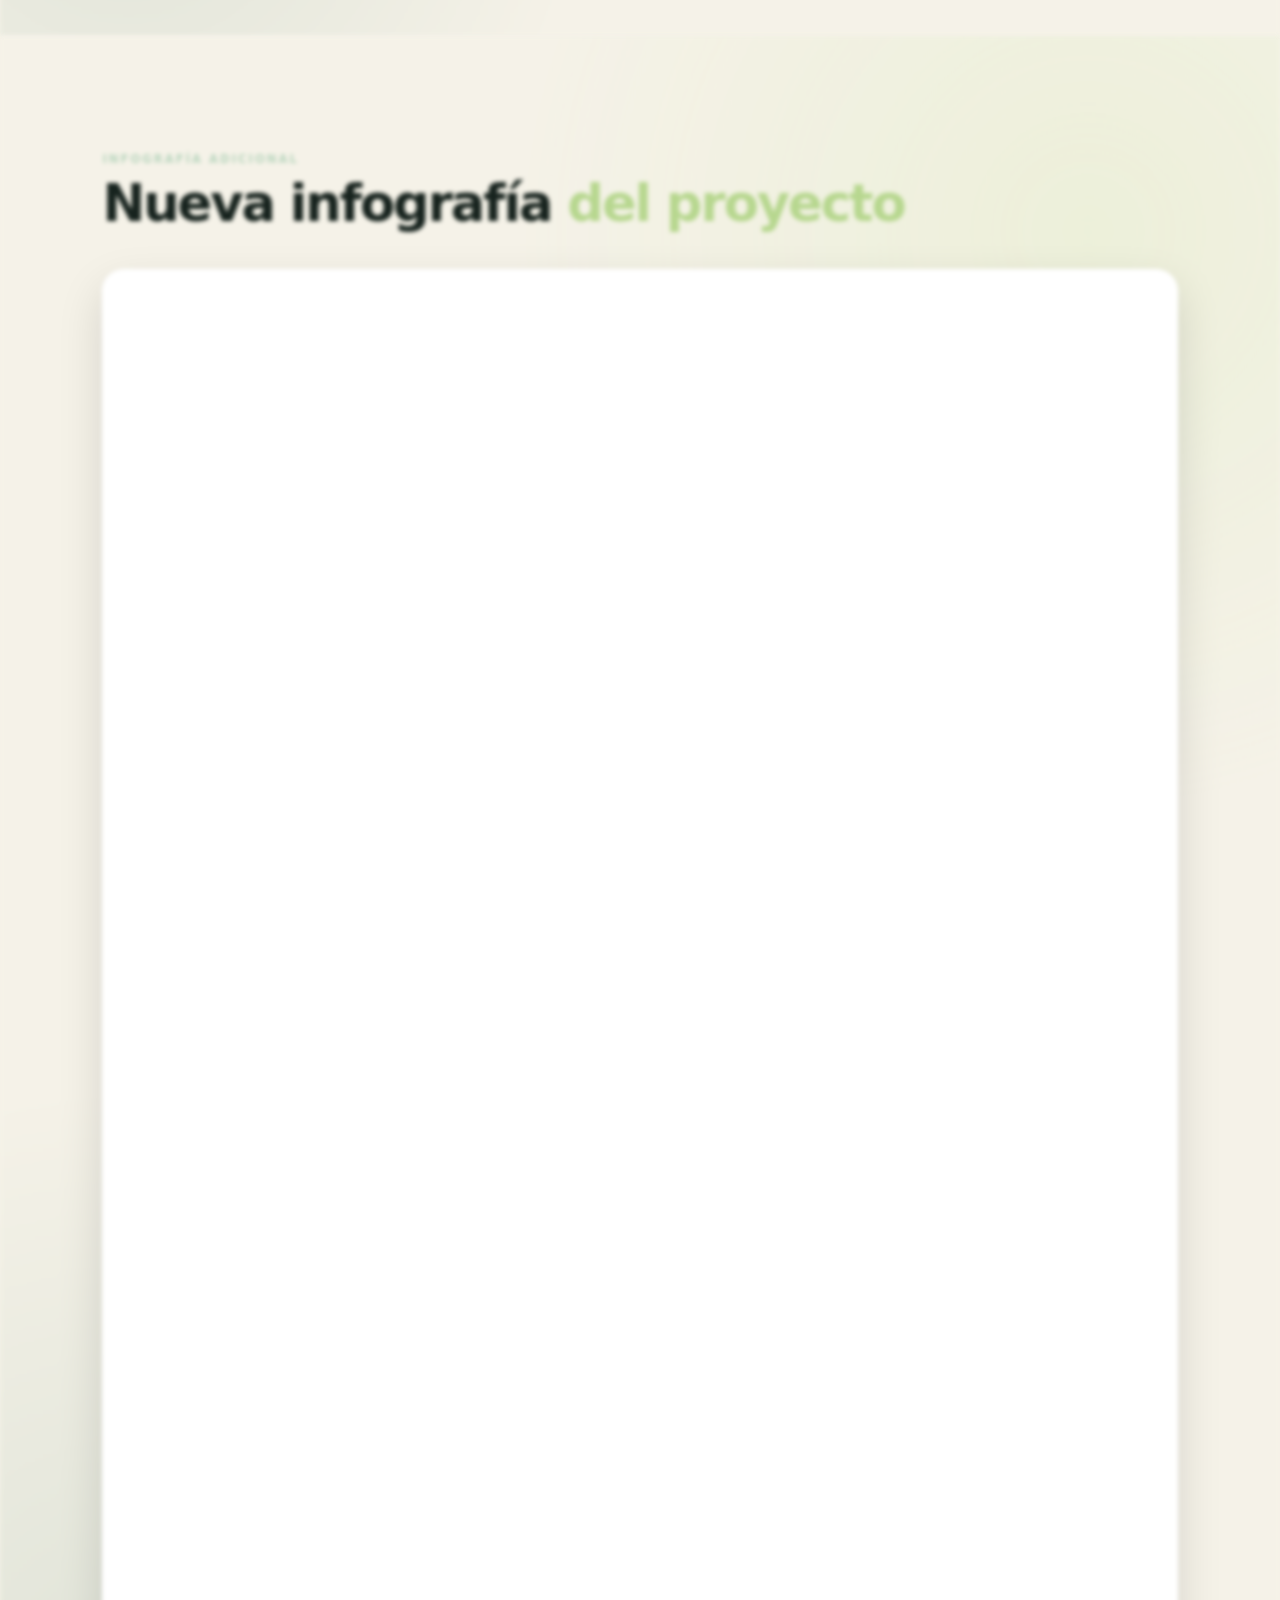
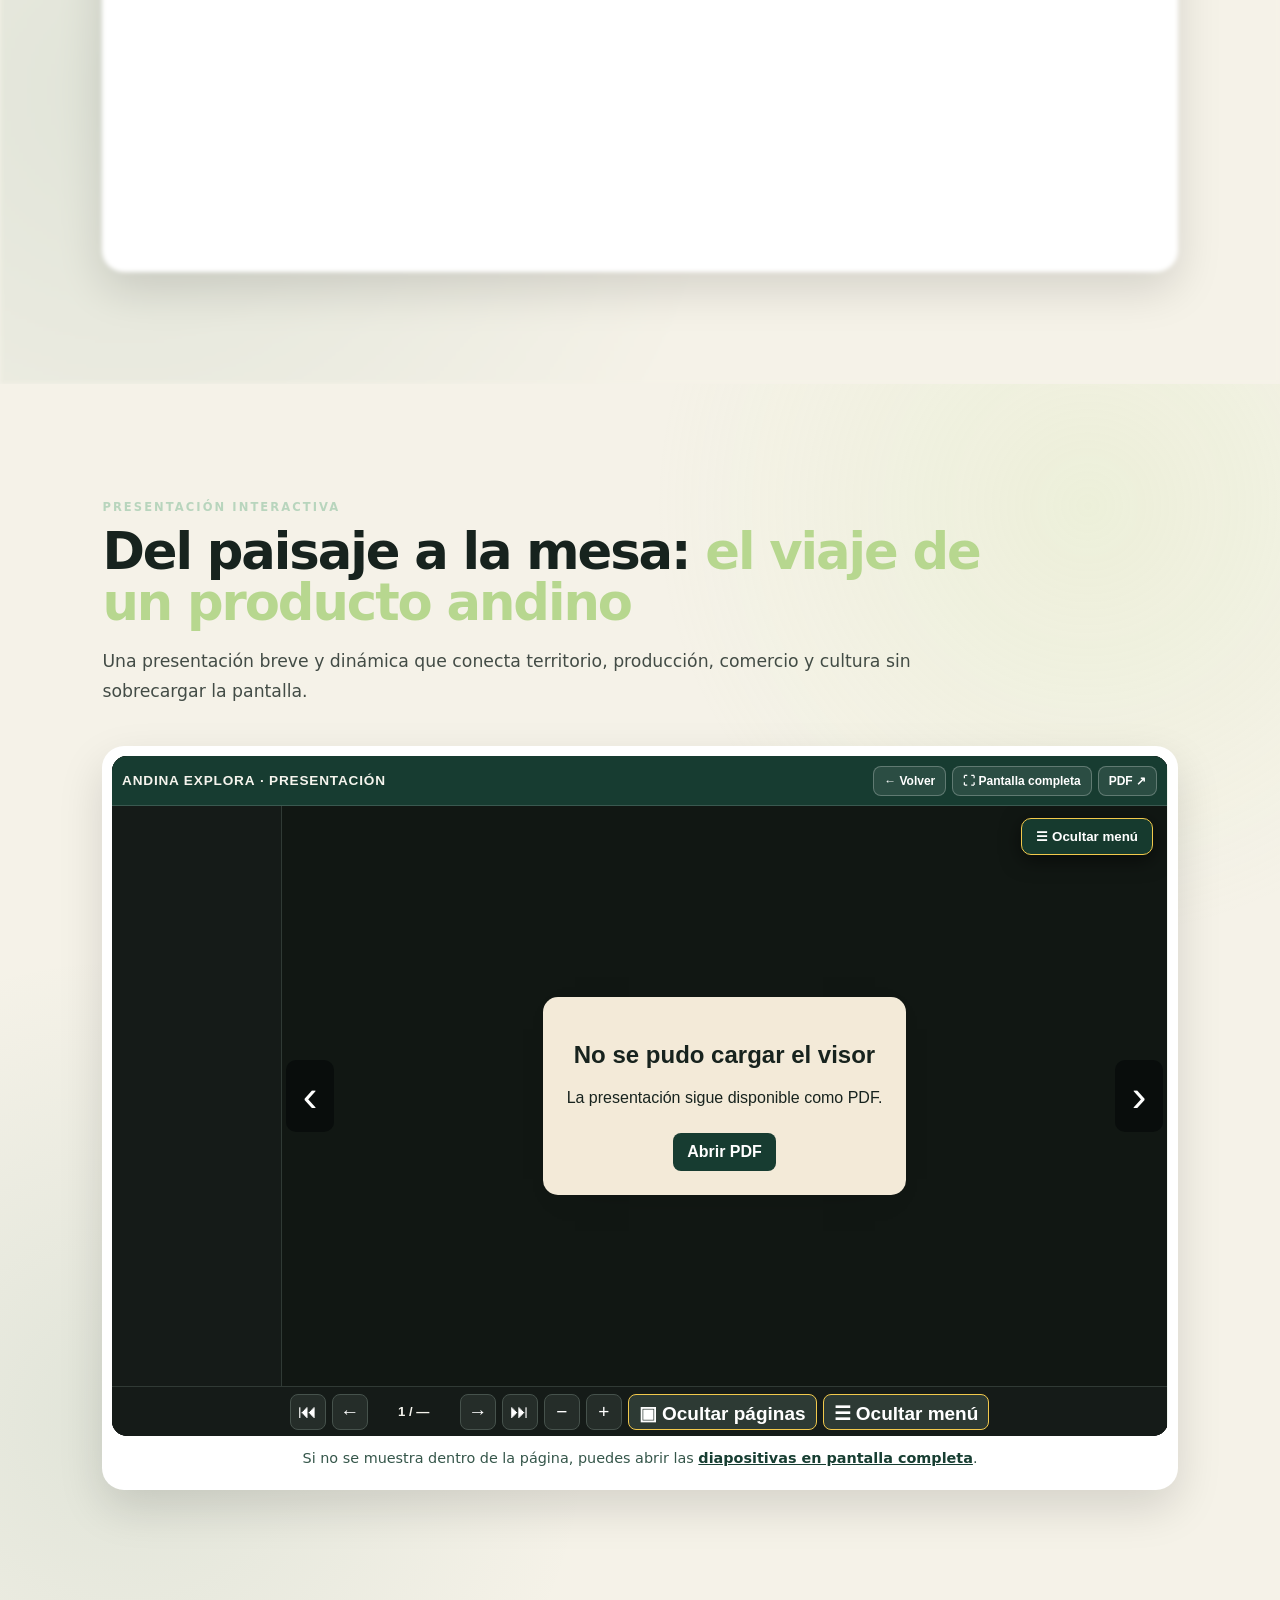
==== commit f0dbbdca: "chore: ensure professional content loads" ====
--- a/index.html
+++ b/index.html
@@ -112,5 +112,6 @@
 <script src="guia-cobertura-andina.js?v=20260916-1" defer></script>
 <script src="modo-ninos.js?v=20260916-2" defer></script>
 <script src="genially-desktop-fix.js?v=20260921-2" defer></script>
+<script src="legacy-enhancements.js?v=20260914-2"></script>
 </body>
 </html>
--- a/global-dynamic-backgrounds.css
+++ b/global-dynamic-backgrounds.css
@@ -316,3 +316,29 @@
 #territorios-andinos .place-card,
 #territorios-andinos .place-card *{color:#fff!important;}
 #territorios-andinos .territory-clean-card:after{color:#fff!important;}
+
+
+/* FIX SECCIÓN 08 · TERRITORIOS DESTACADOS — texto blanco exclusivamente en este bloque */
+#territorios-andinos.pro-section.pro-section-dark,
+#territorios-andinos.pro-section.pro-section-dark *,
+#territorios-andinos .pro-heading,
+#territorios-andinos .pro-heading *,
+#territorios-andinos .place-grid,
+#territorios-andinos .place-card,
+#territorios-andinos .place-card *,
+#territorios-andinos .place-visual,
+#territorios-andinos .place-visual *,
+#territorios-andinos .place-card > span,
+#territorios-andinos .place-card > span *,
+#territorios-andinos h1,
+#territorios-andinos h2,
+#territorios-andinos h3,
+#territorios-andinos p,
+#territorios-andinos span,
+#territorios-andinos strong,
+#territorios-andinos b,
+#territorios-andinos small,
+#territorios-andinos .pro-kicker {
+  color:#fff !important;
+  -webkit-text-fill-color:#fff !important;
+}
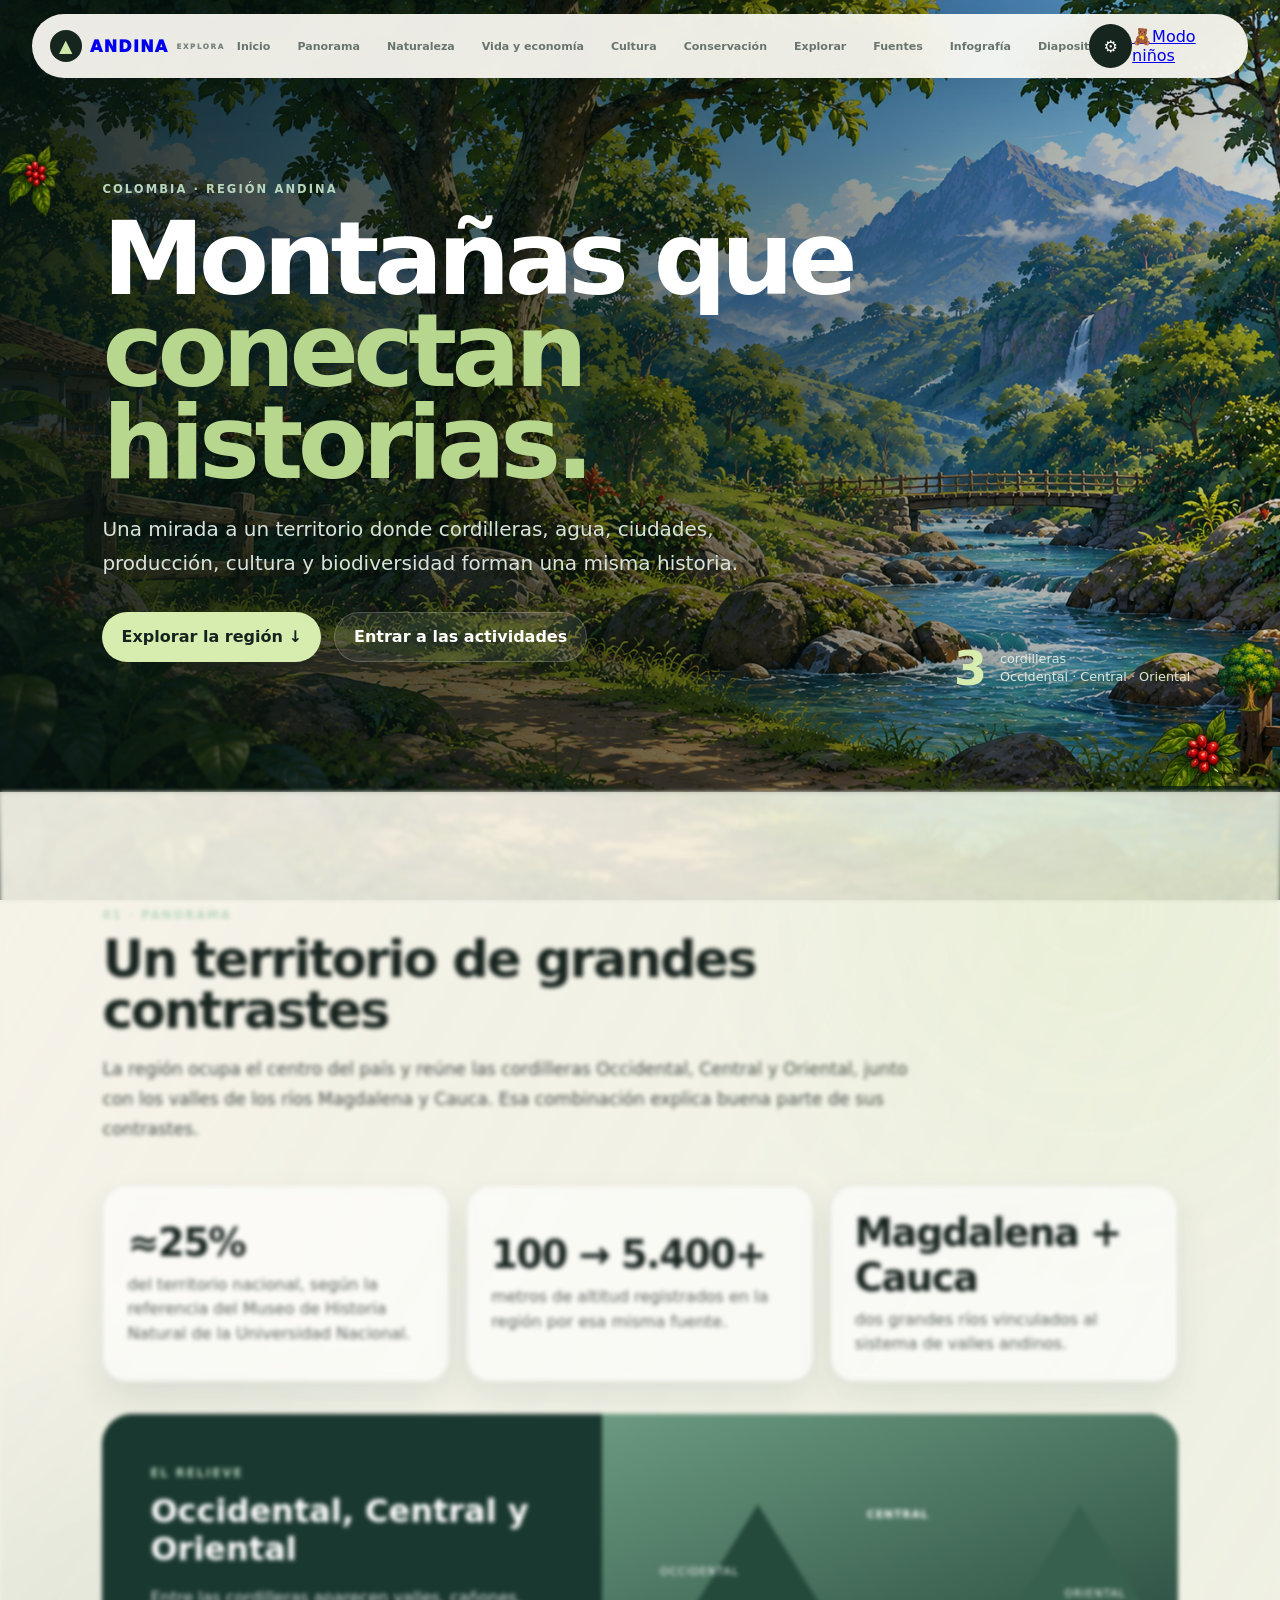
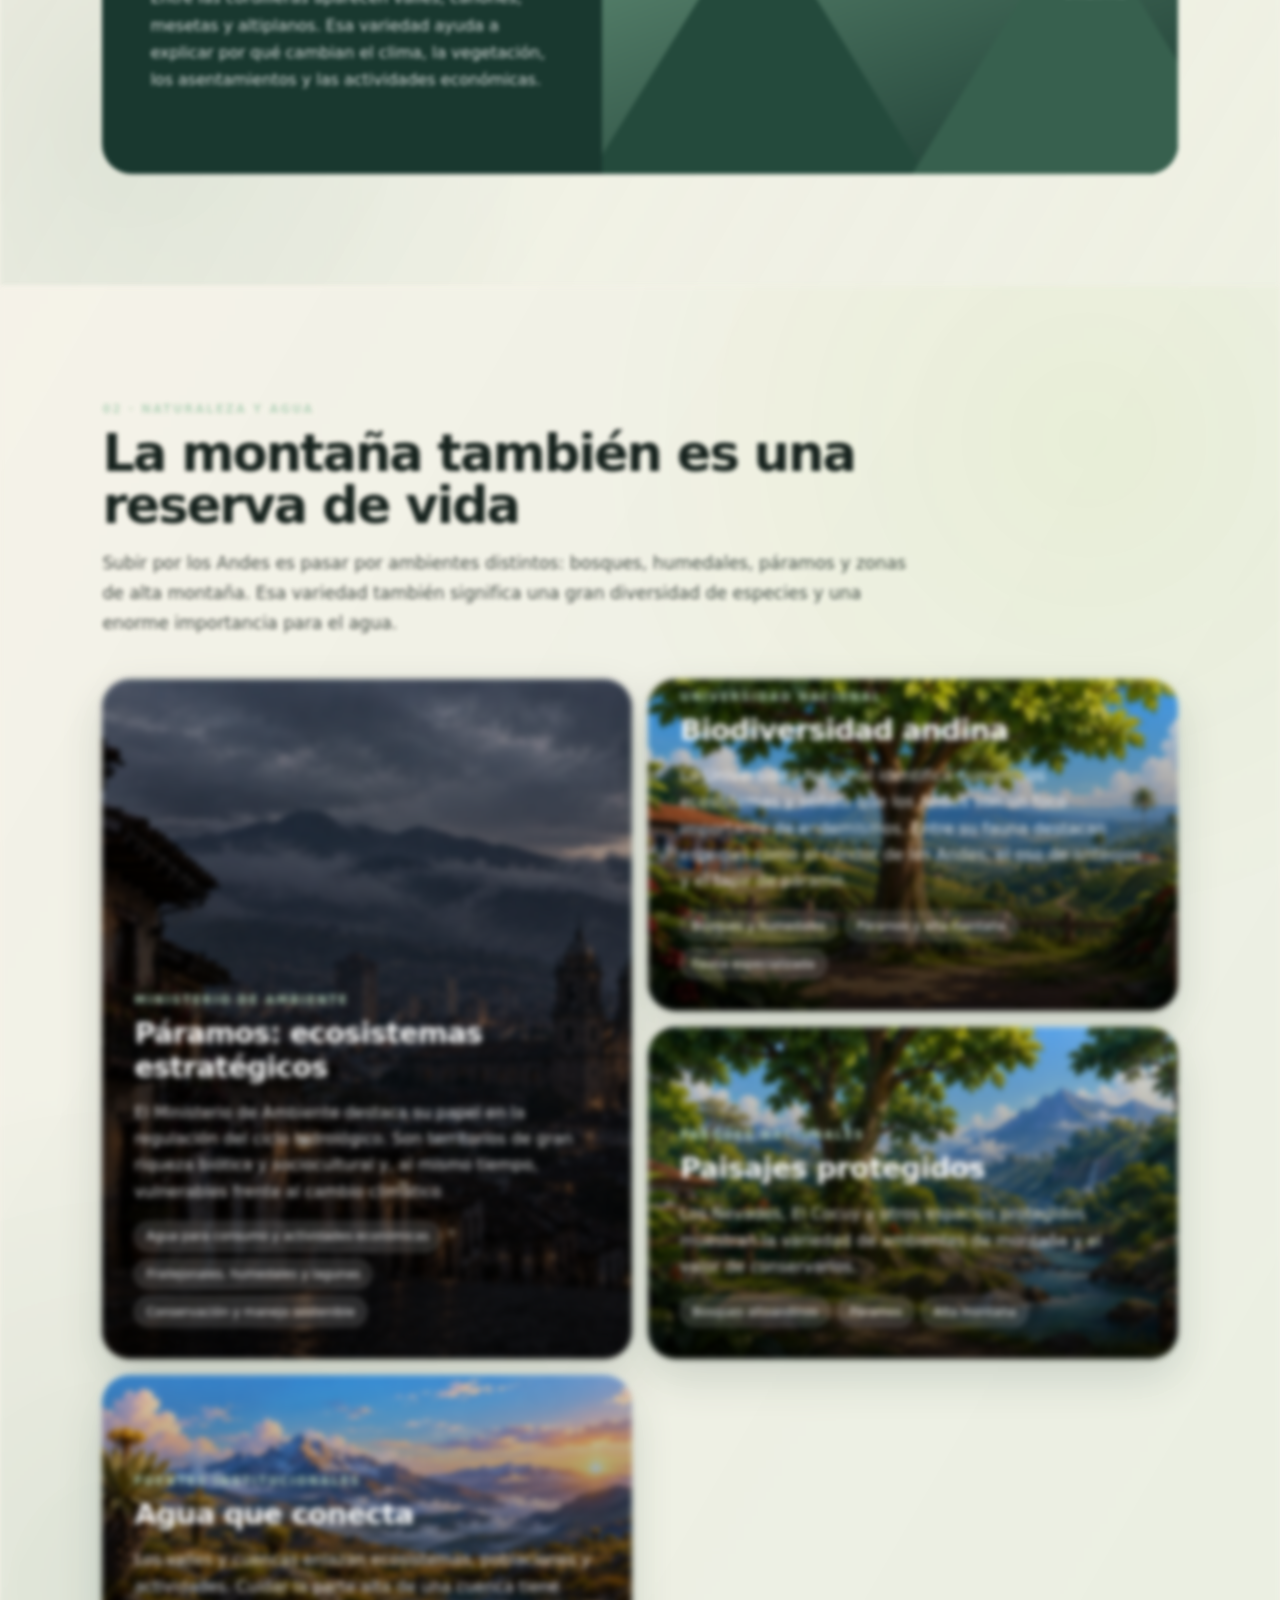
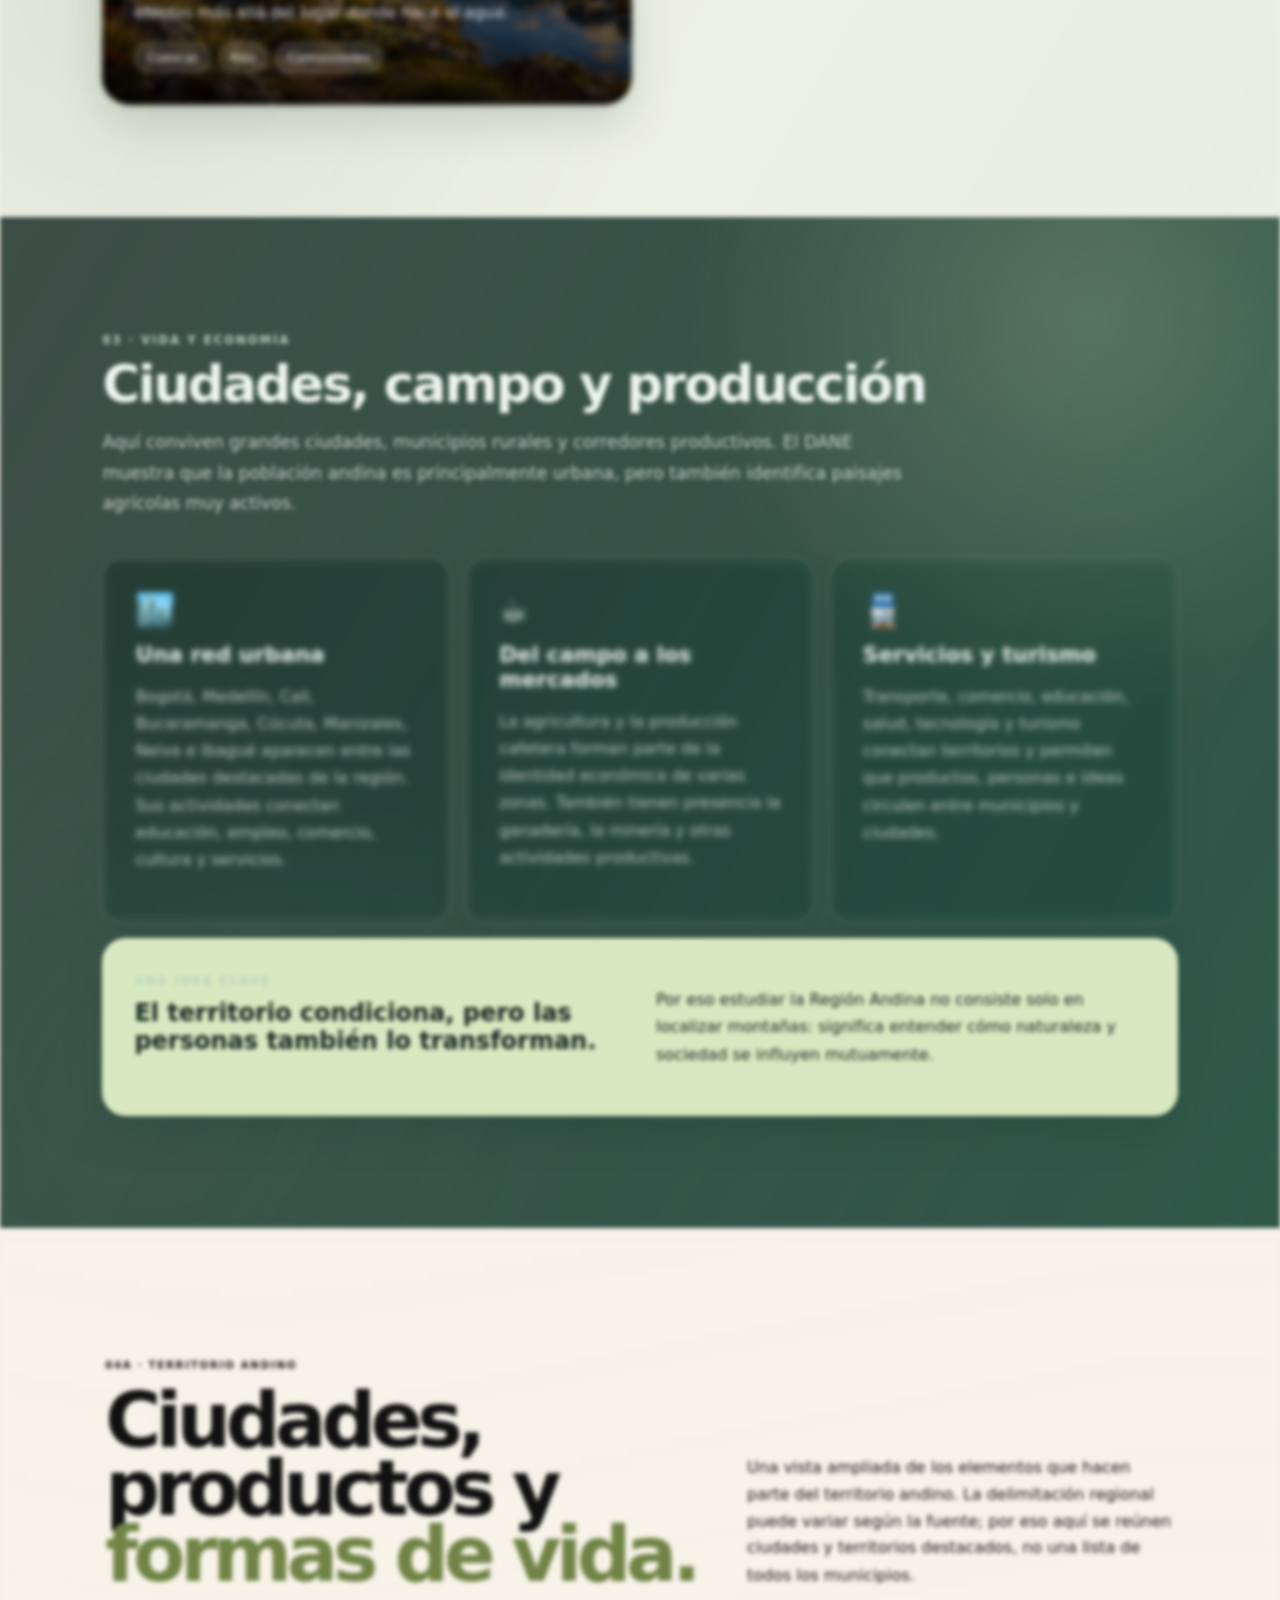
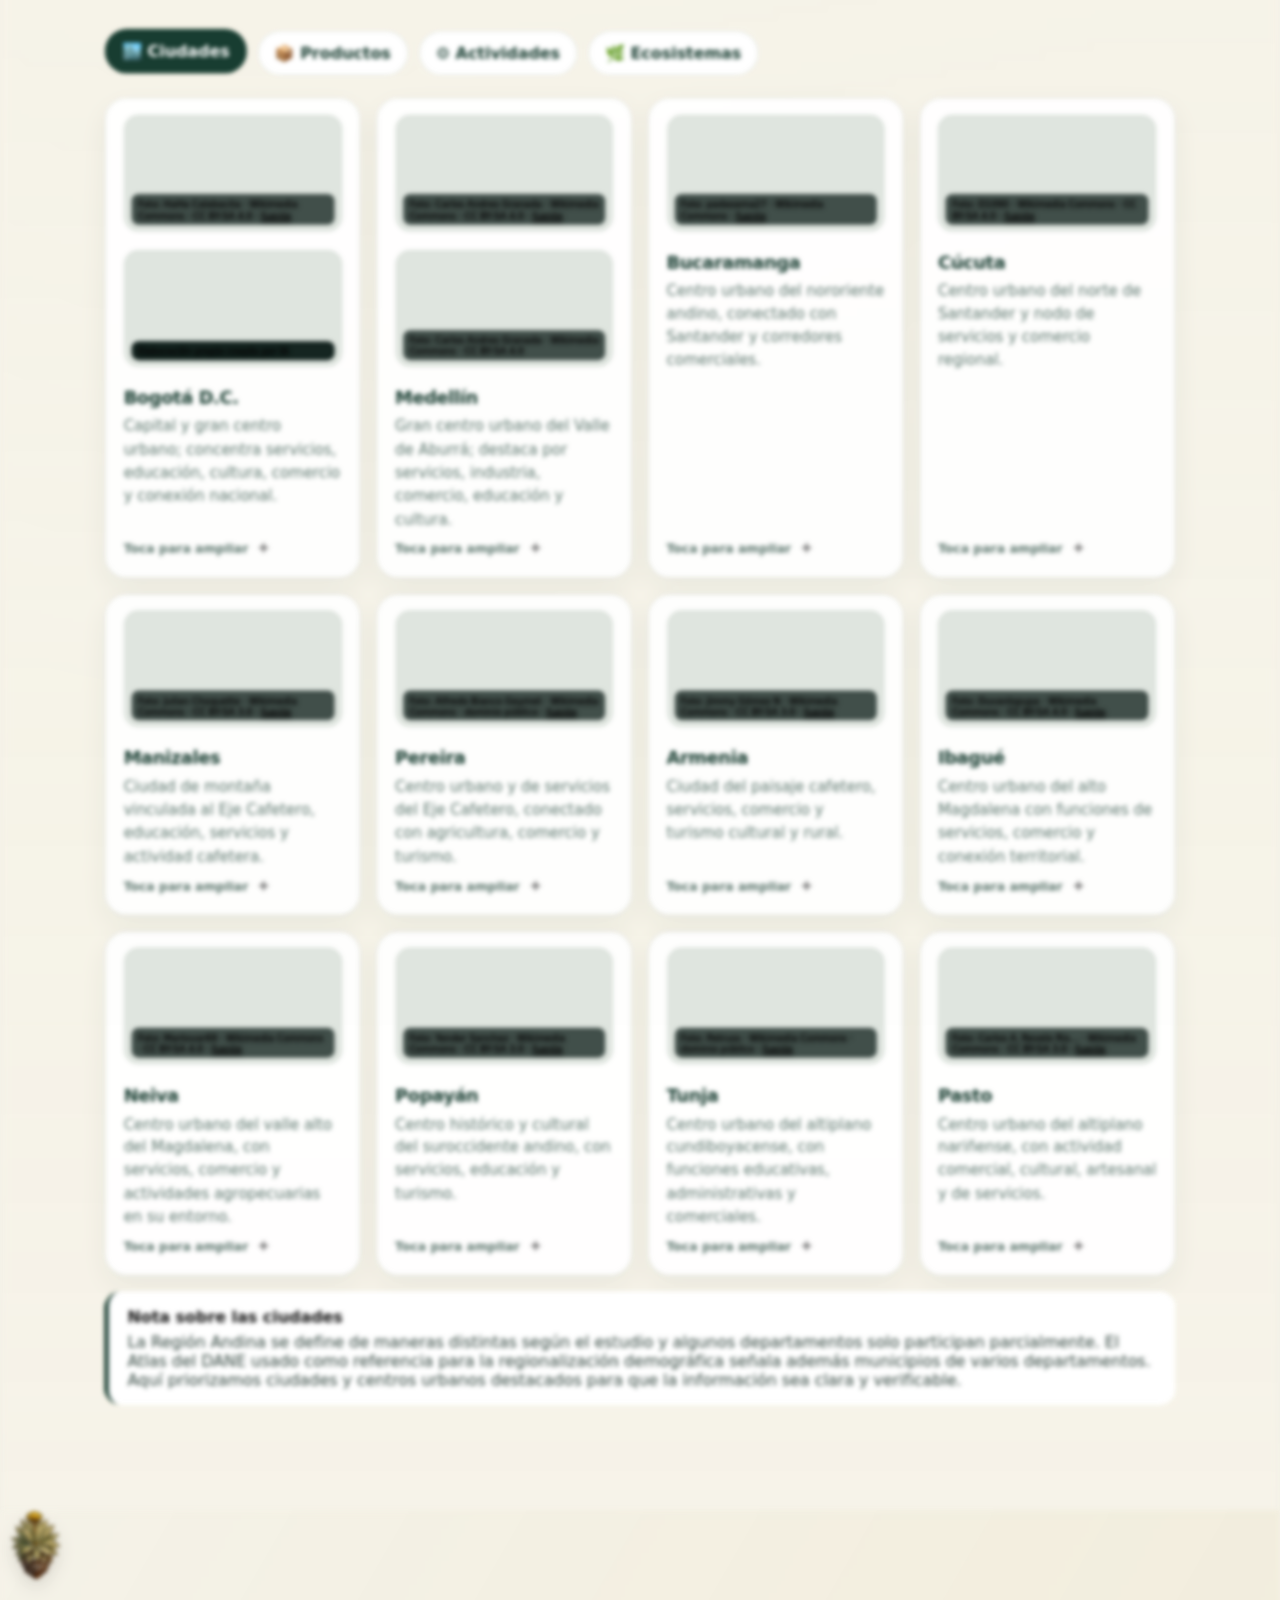
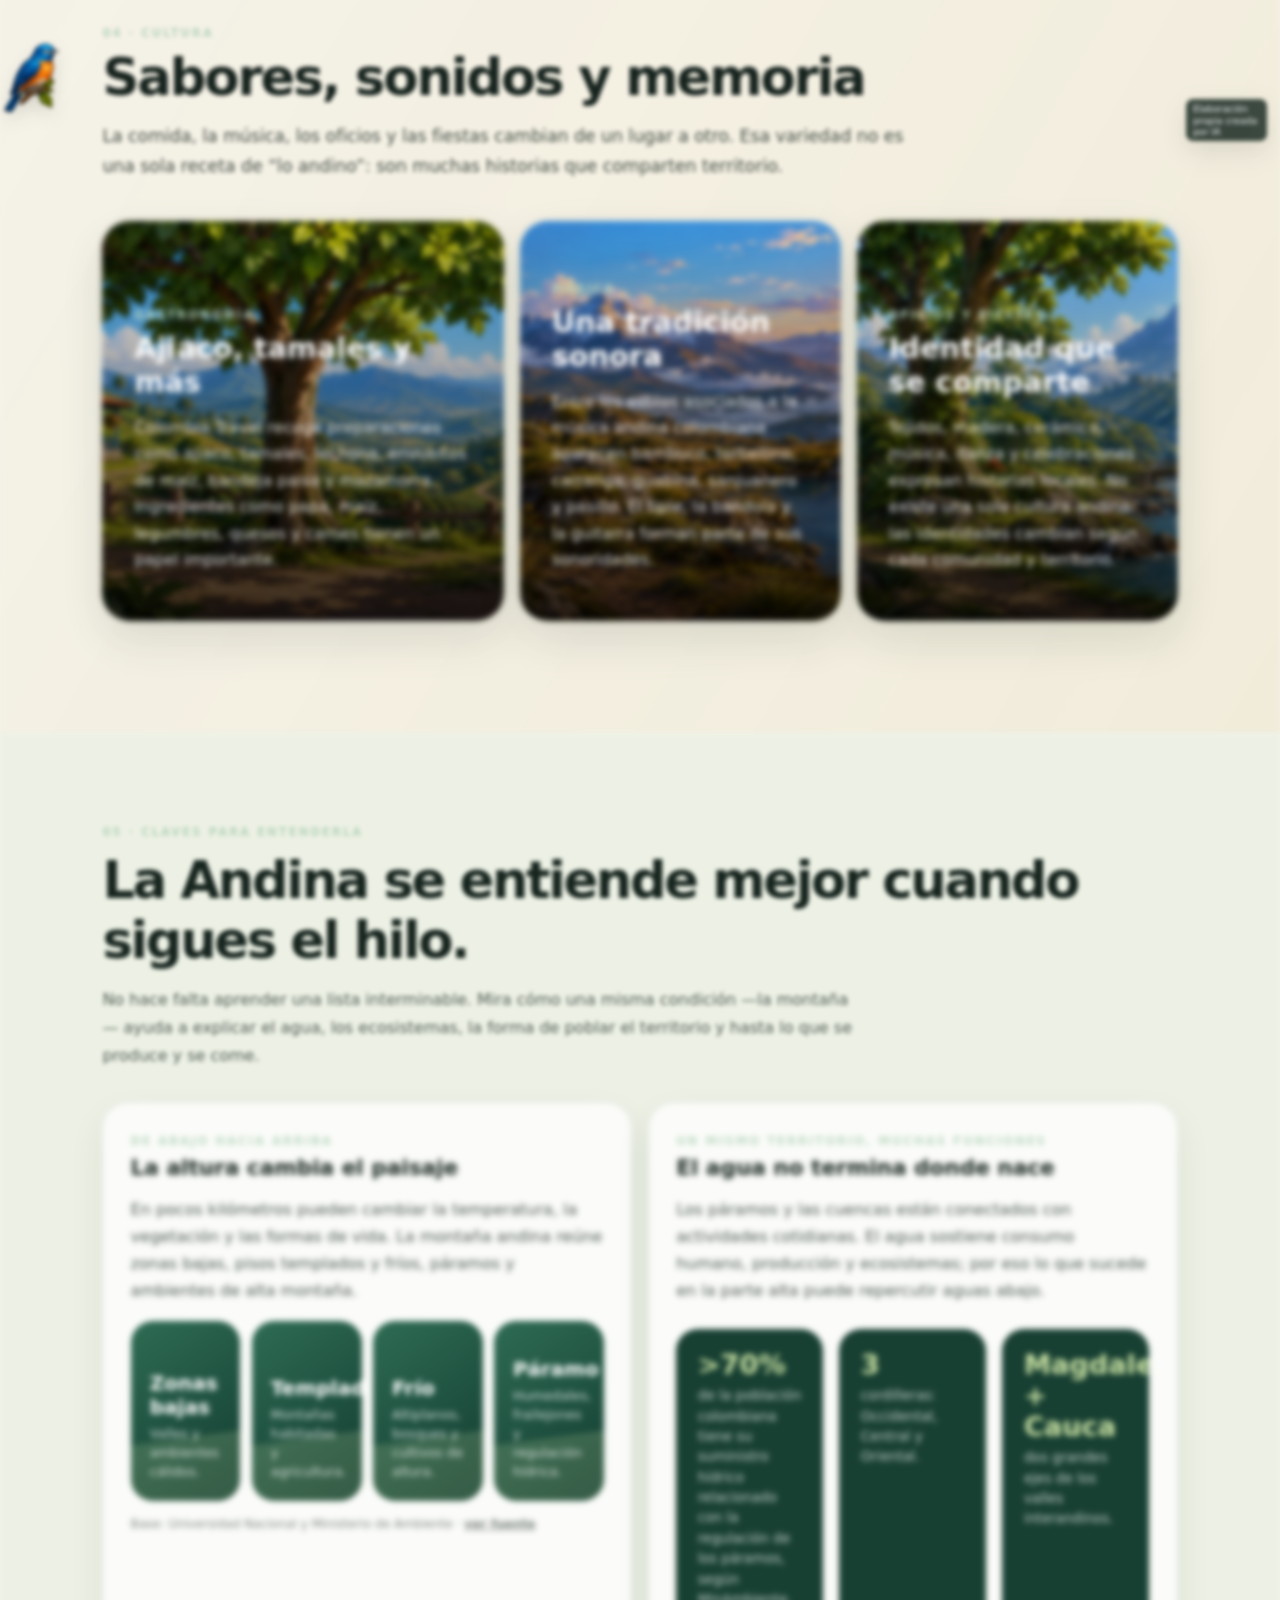
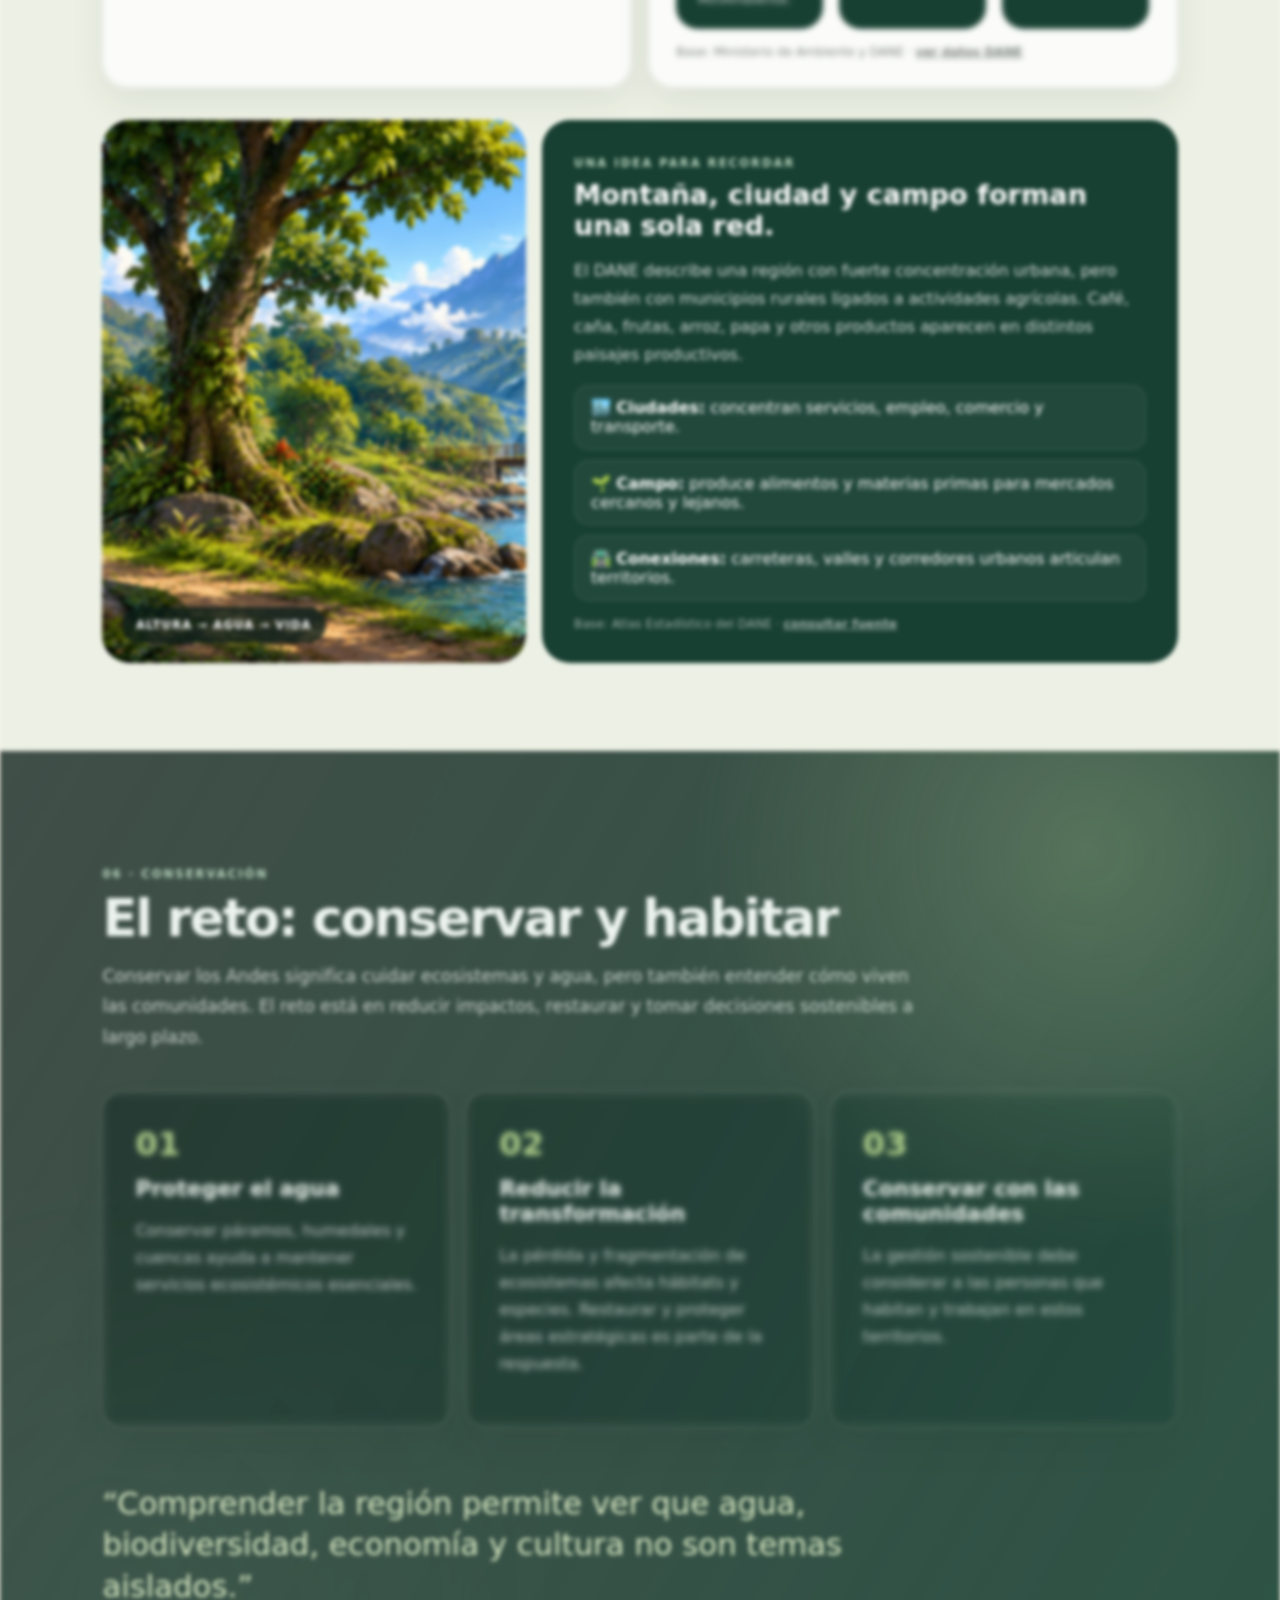
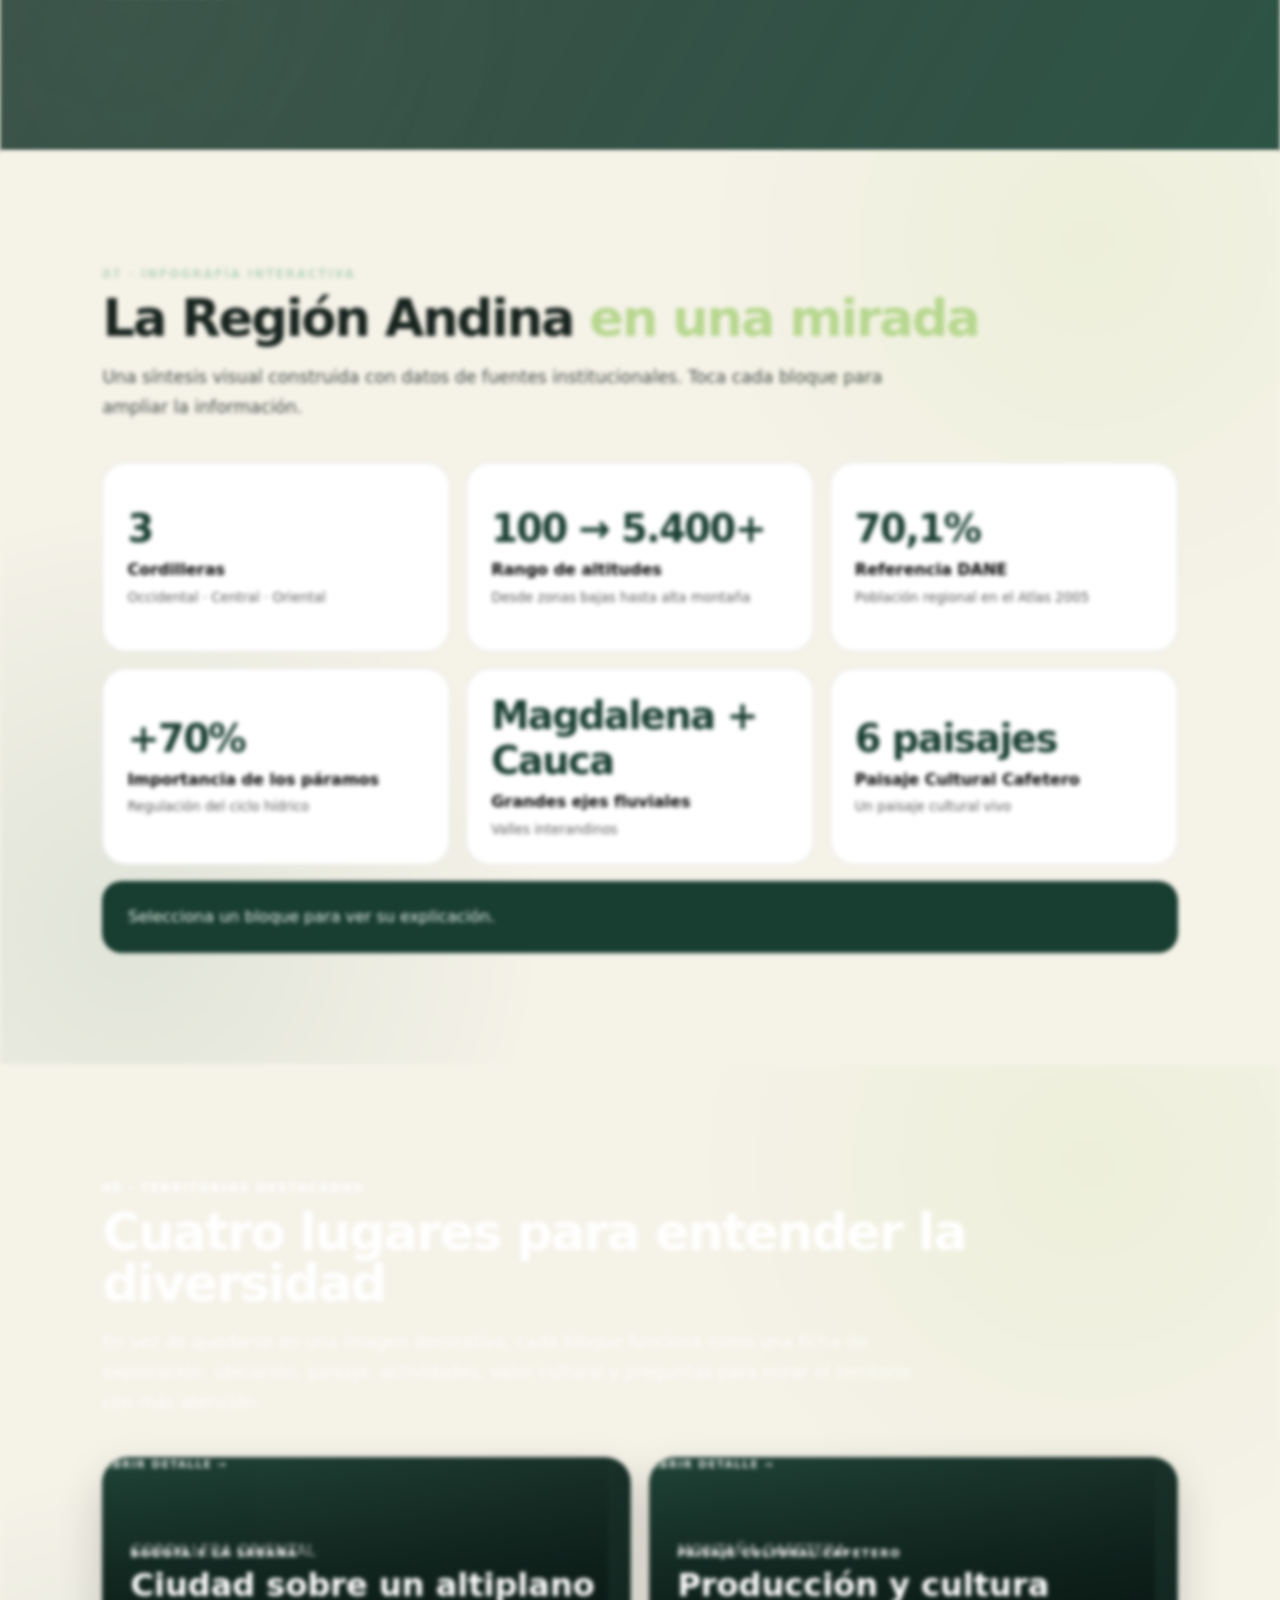
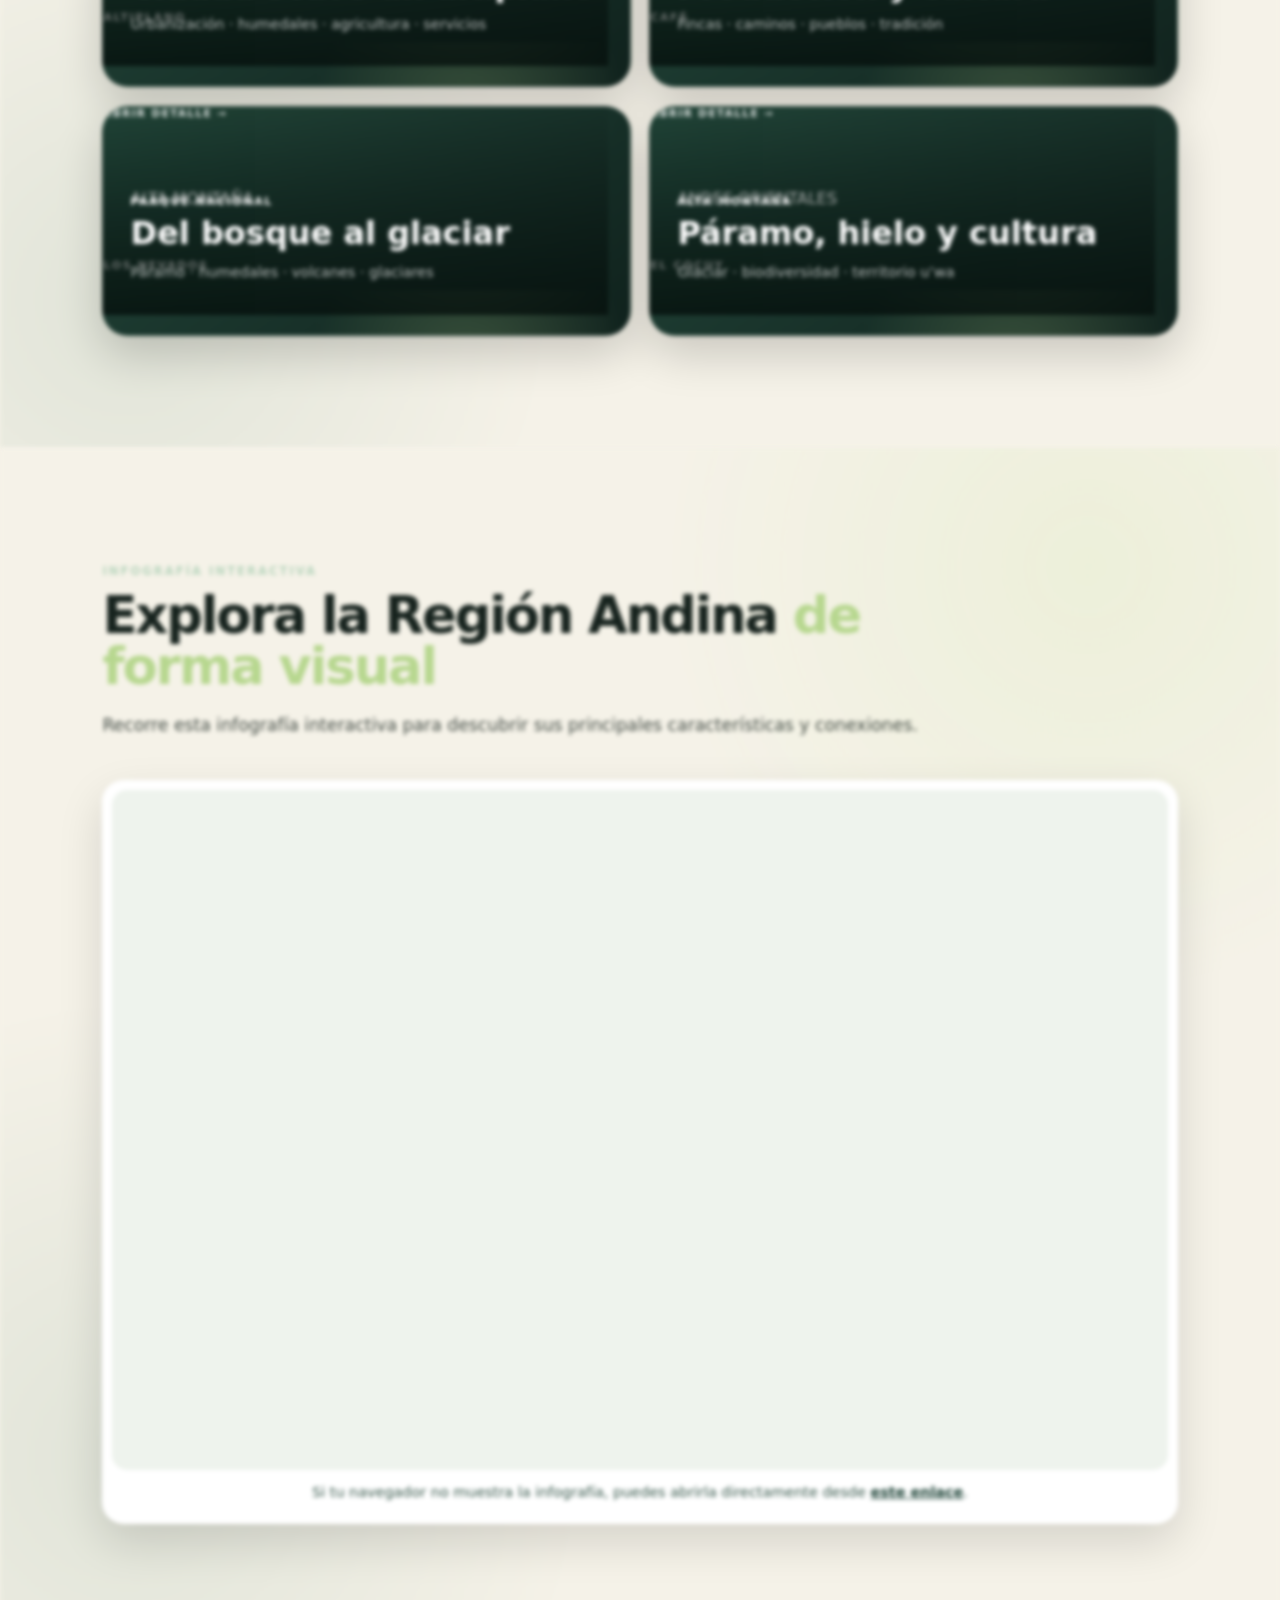
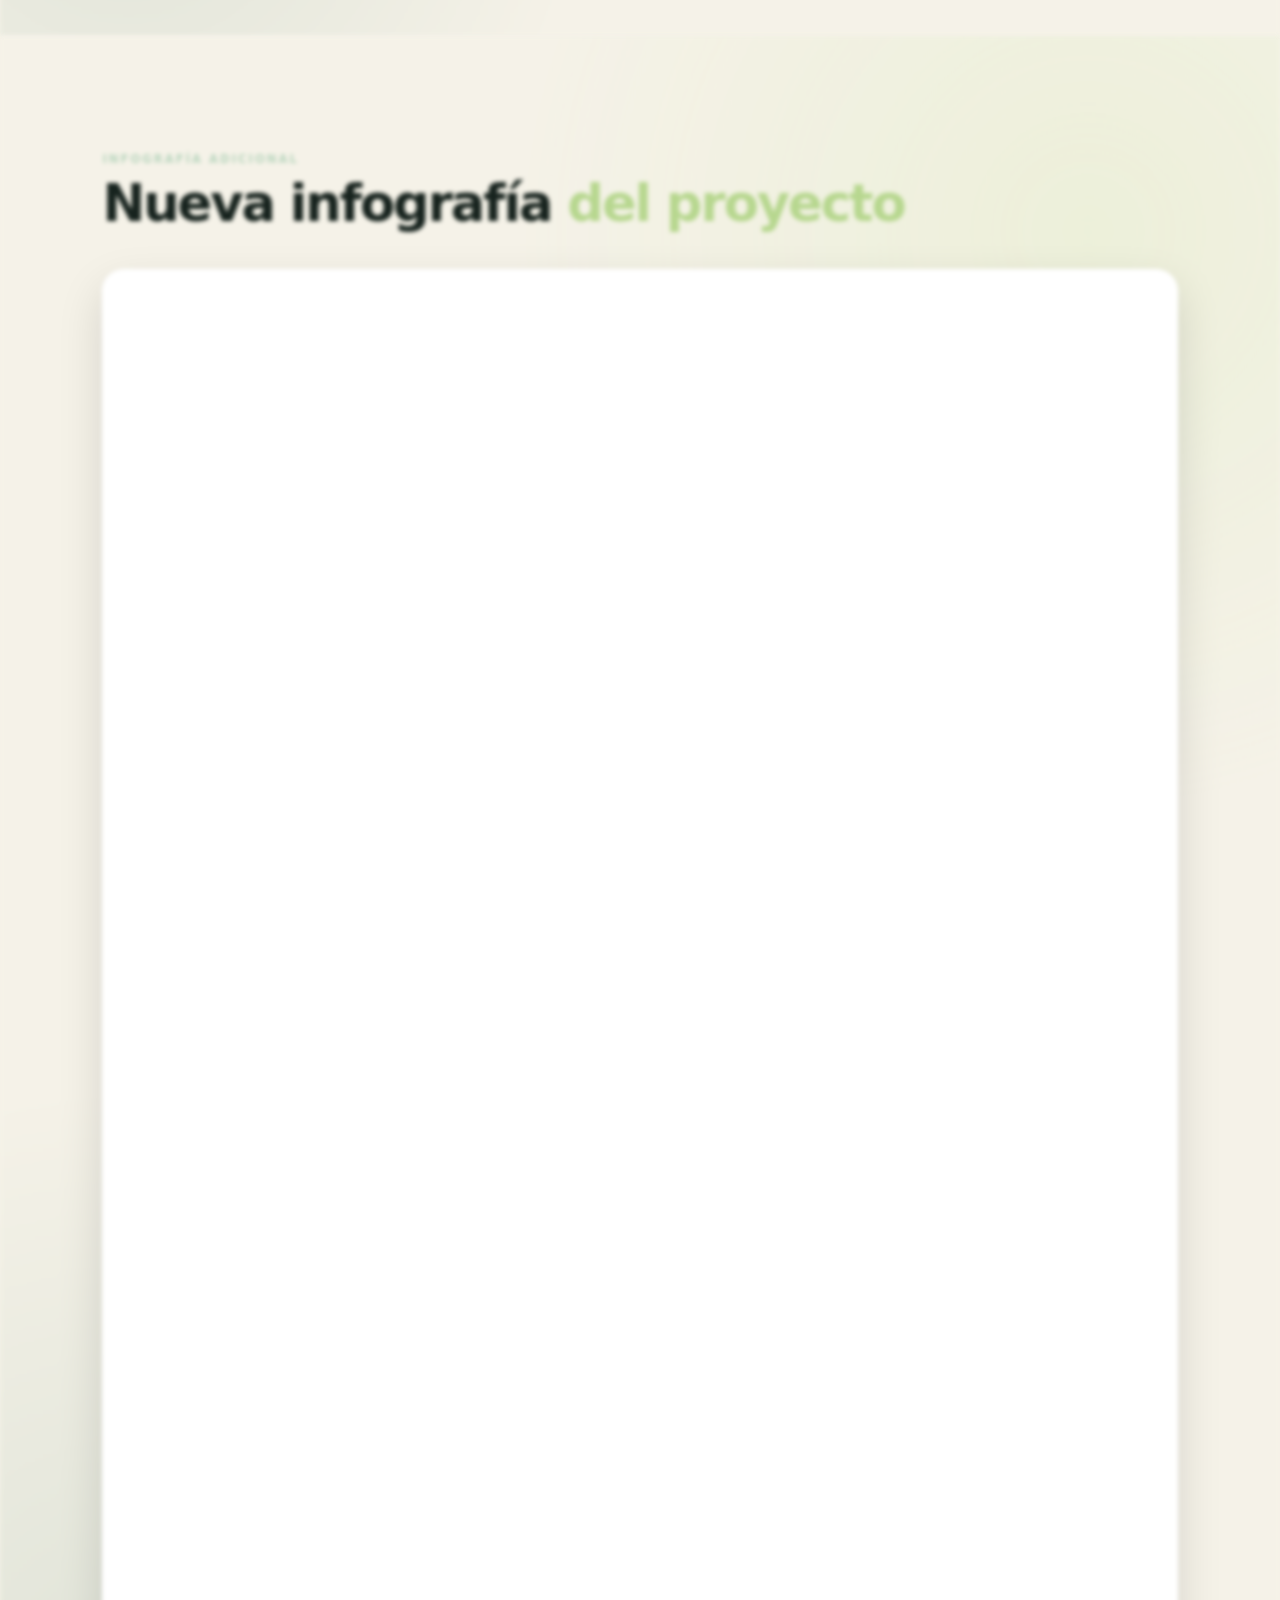
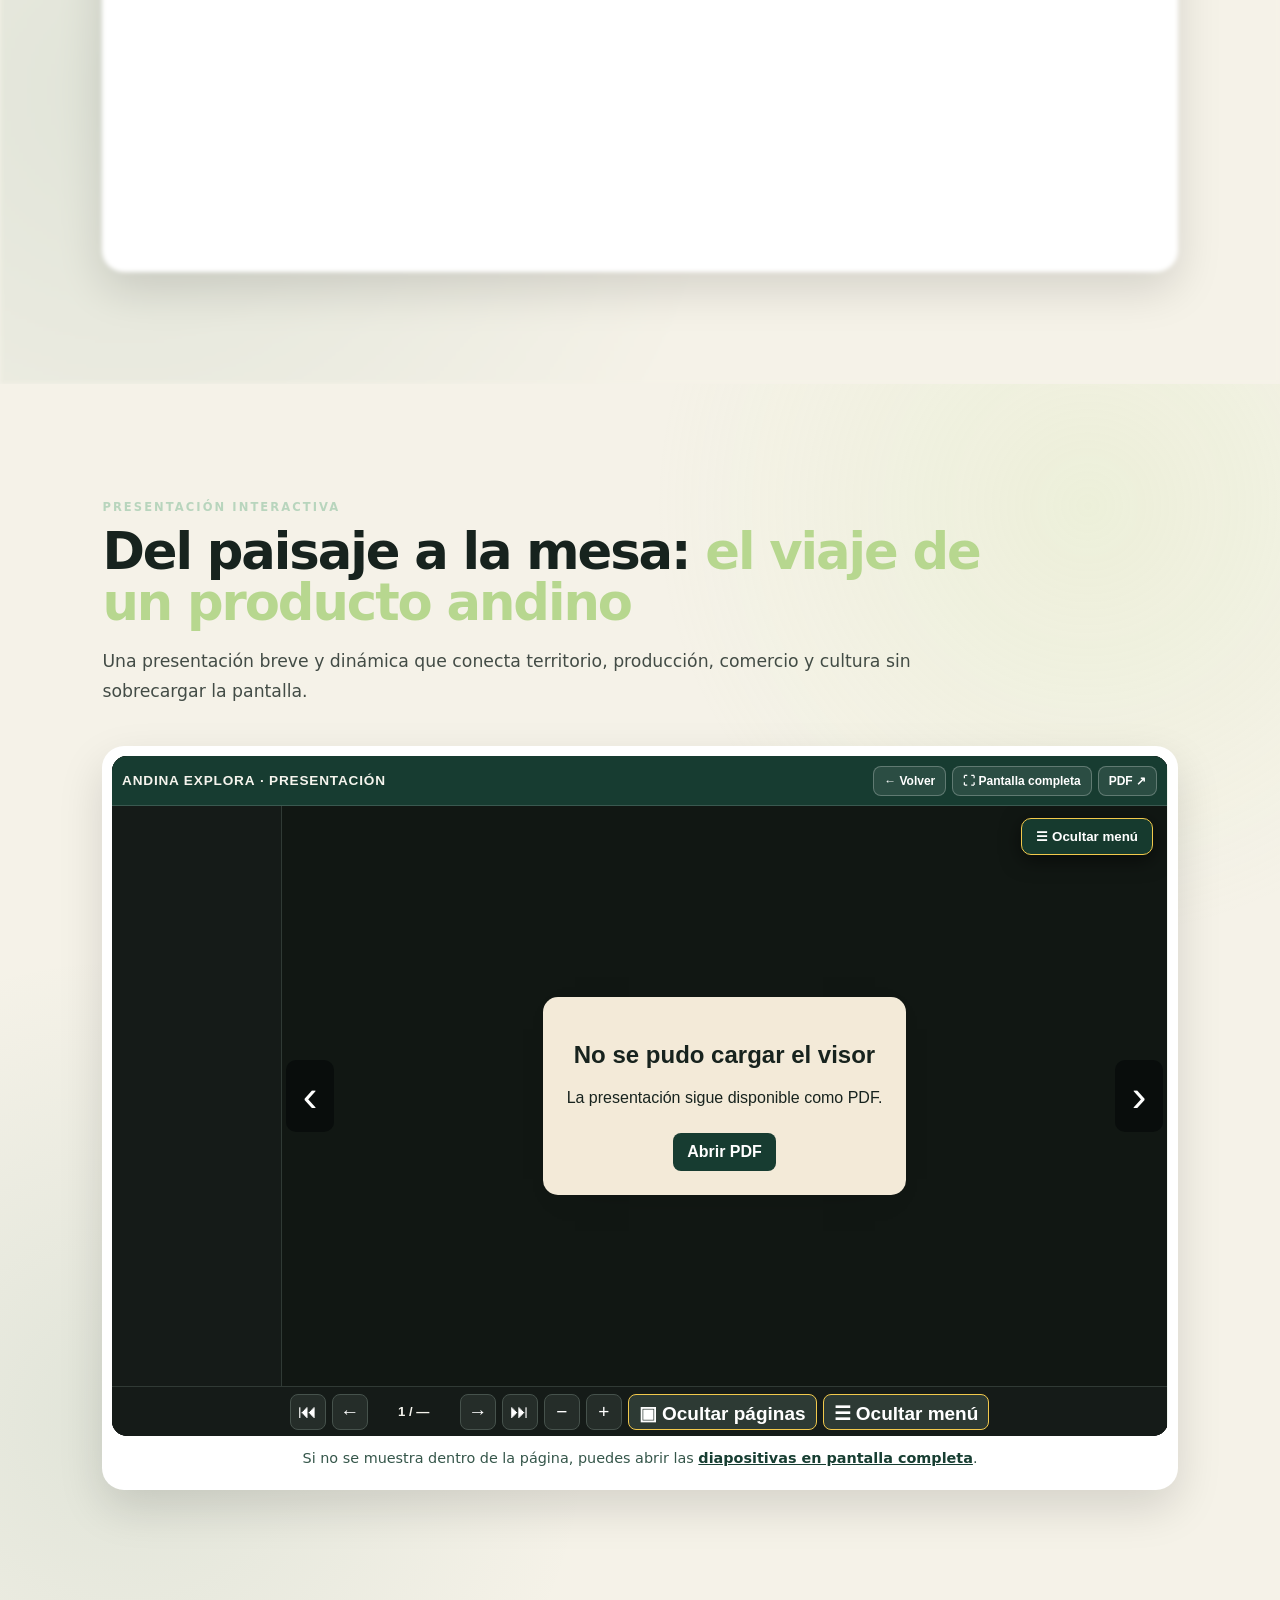
==== commit 3812167c: "Integrate normal and children modes directly" ====
--- a/index.html
+++ b/index.html
@@ -112,6 +112,6 @@
 <script src="guia-cobertura-andina.js?v=20260916-1" defer></script>
 <script src="modo-ninos.js?v=20260916-2" defer></script>
 <script src="genially-desktop-fix.js?v=20260921-2" defer></script>
-<script src="legacy-enhancements.js?v=20260914-2"></script>
+<script src="legacy-enhancements.js?v=20260916-3"></script>
 </body>
 </html>
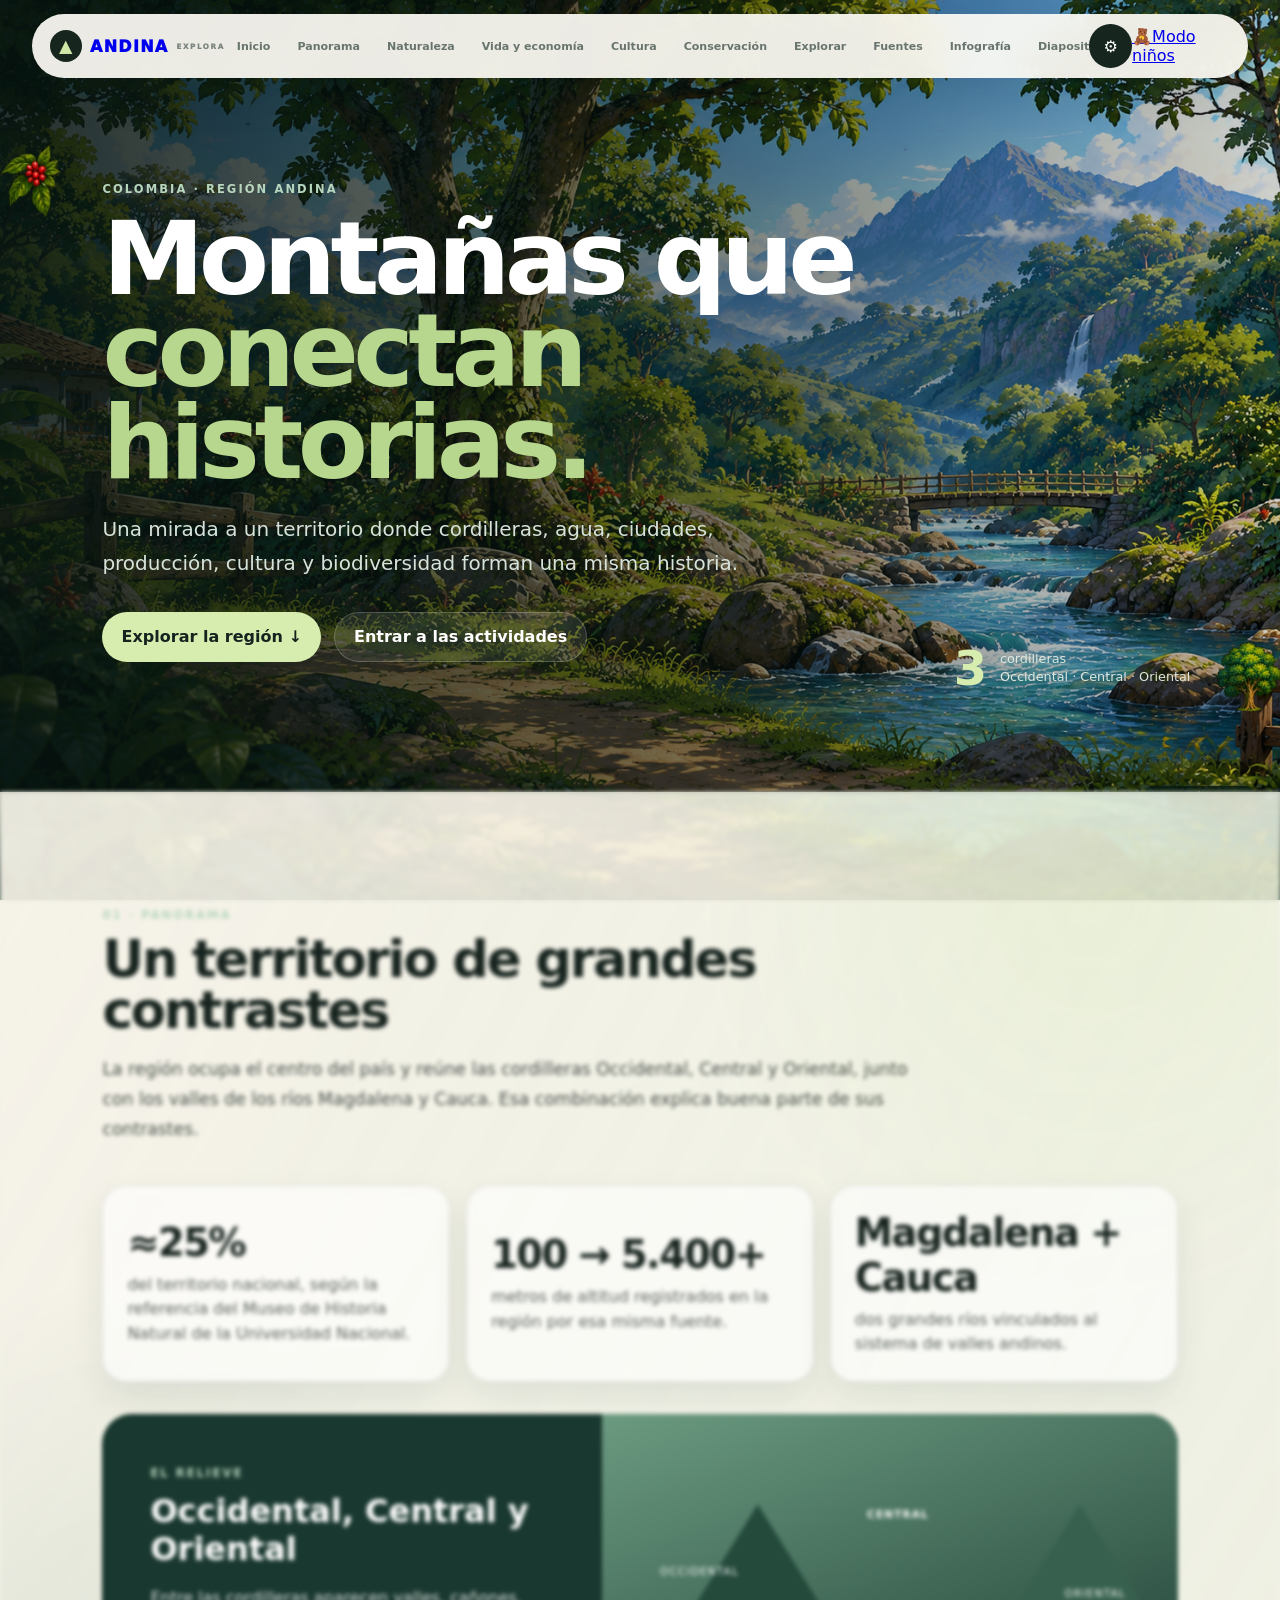
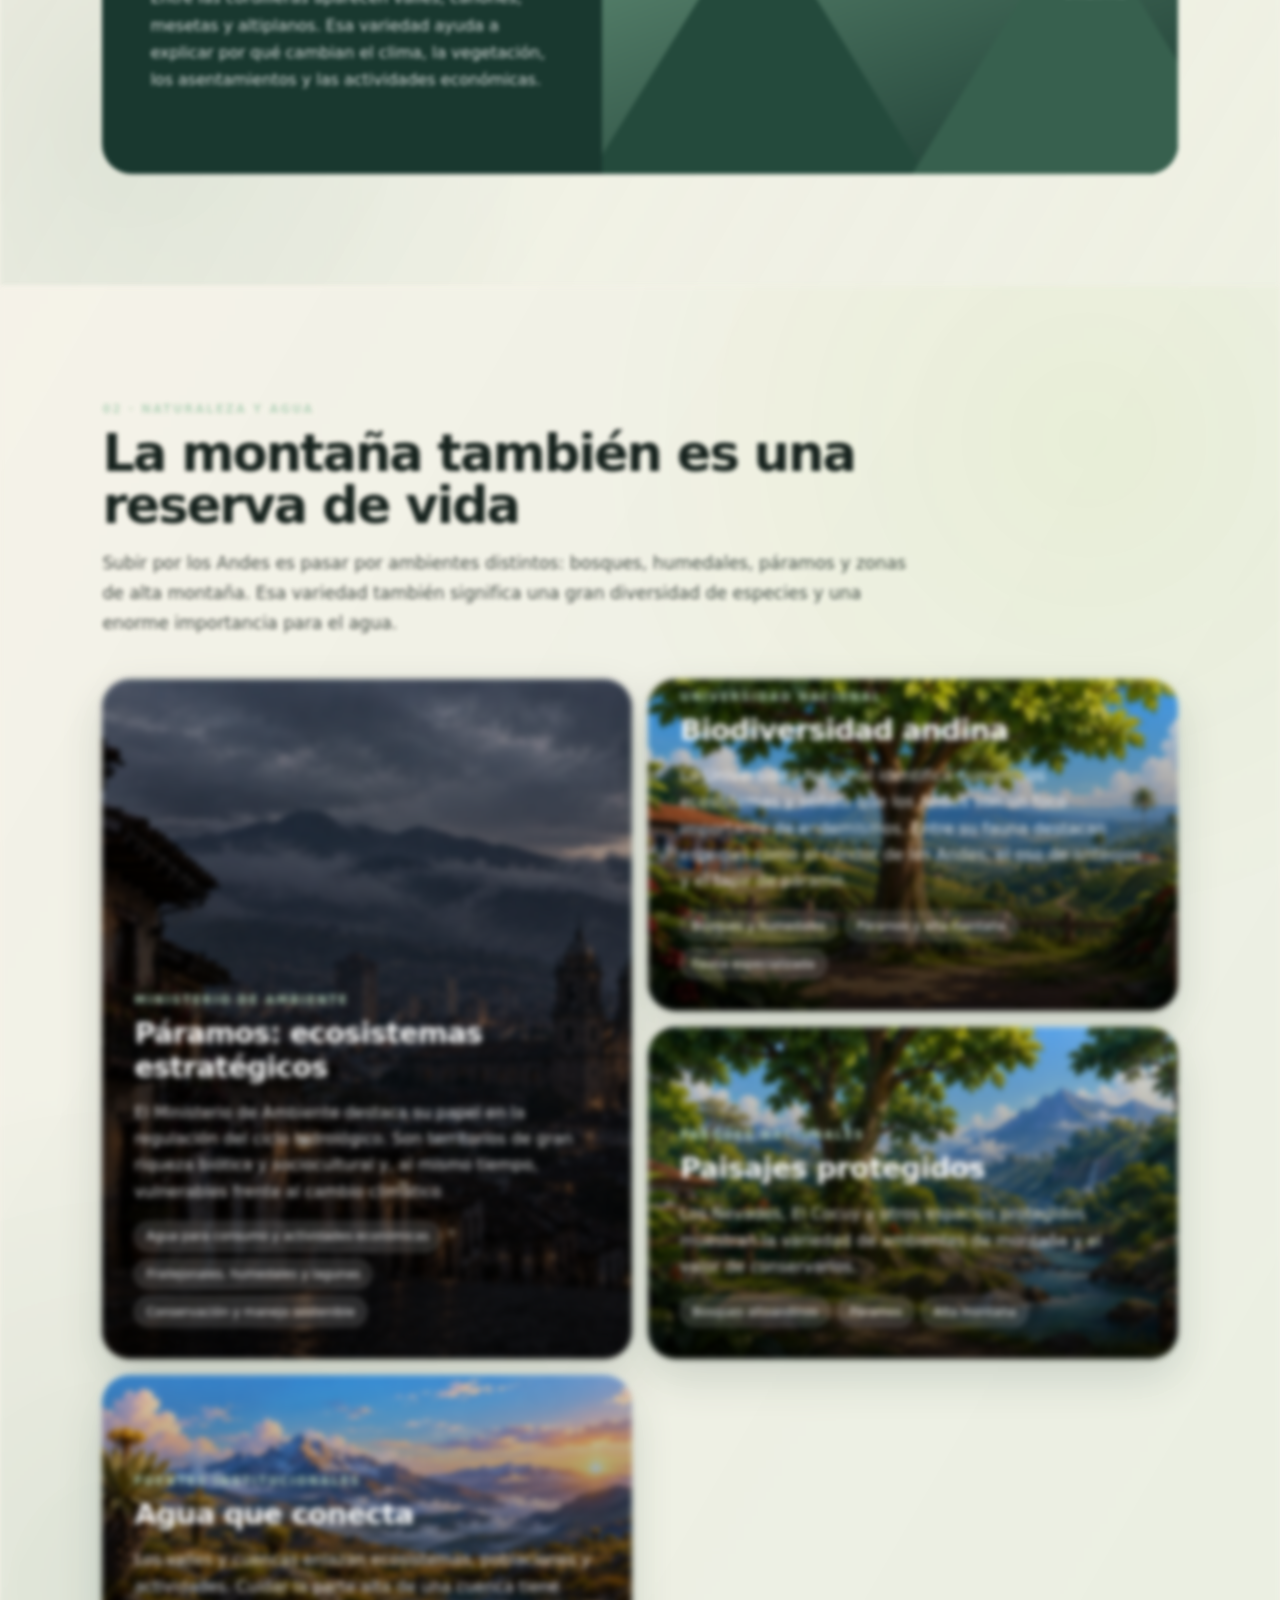
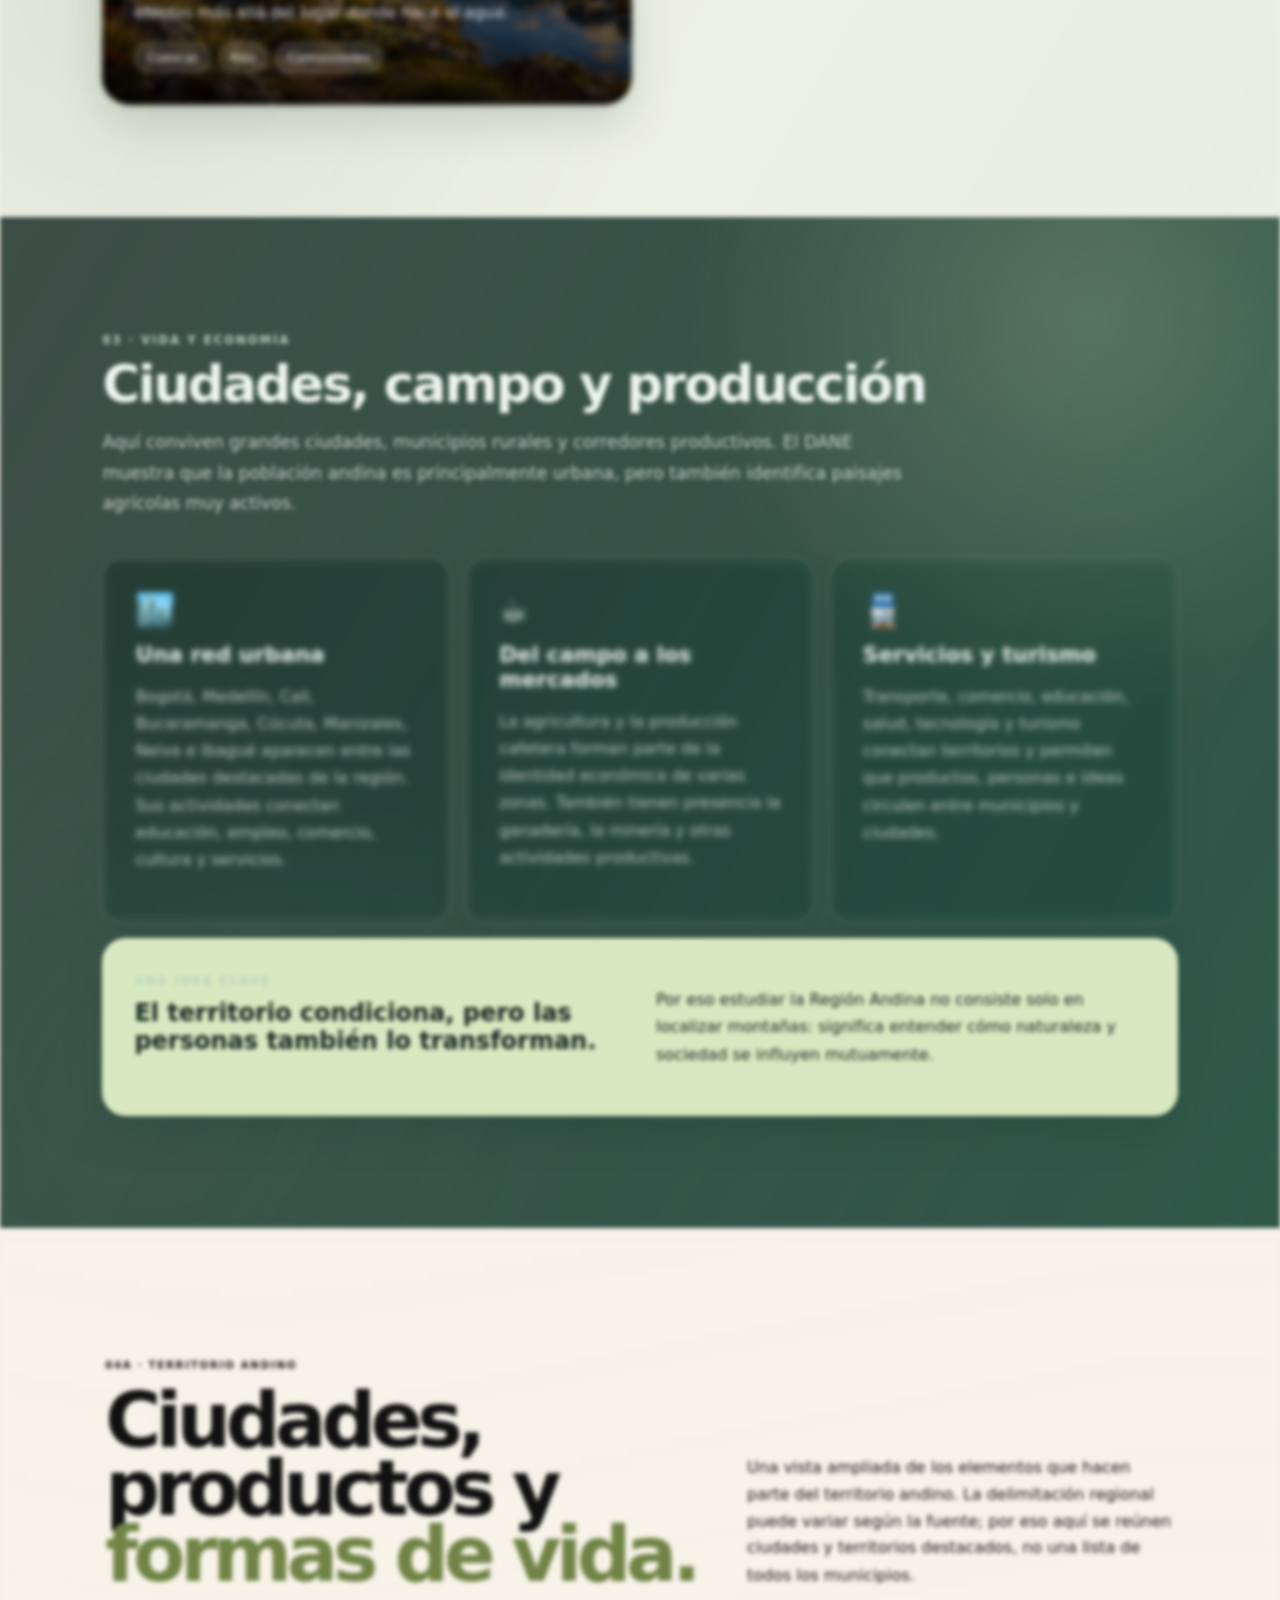
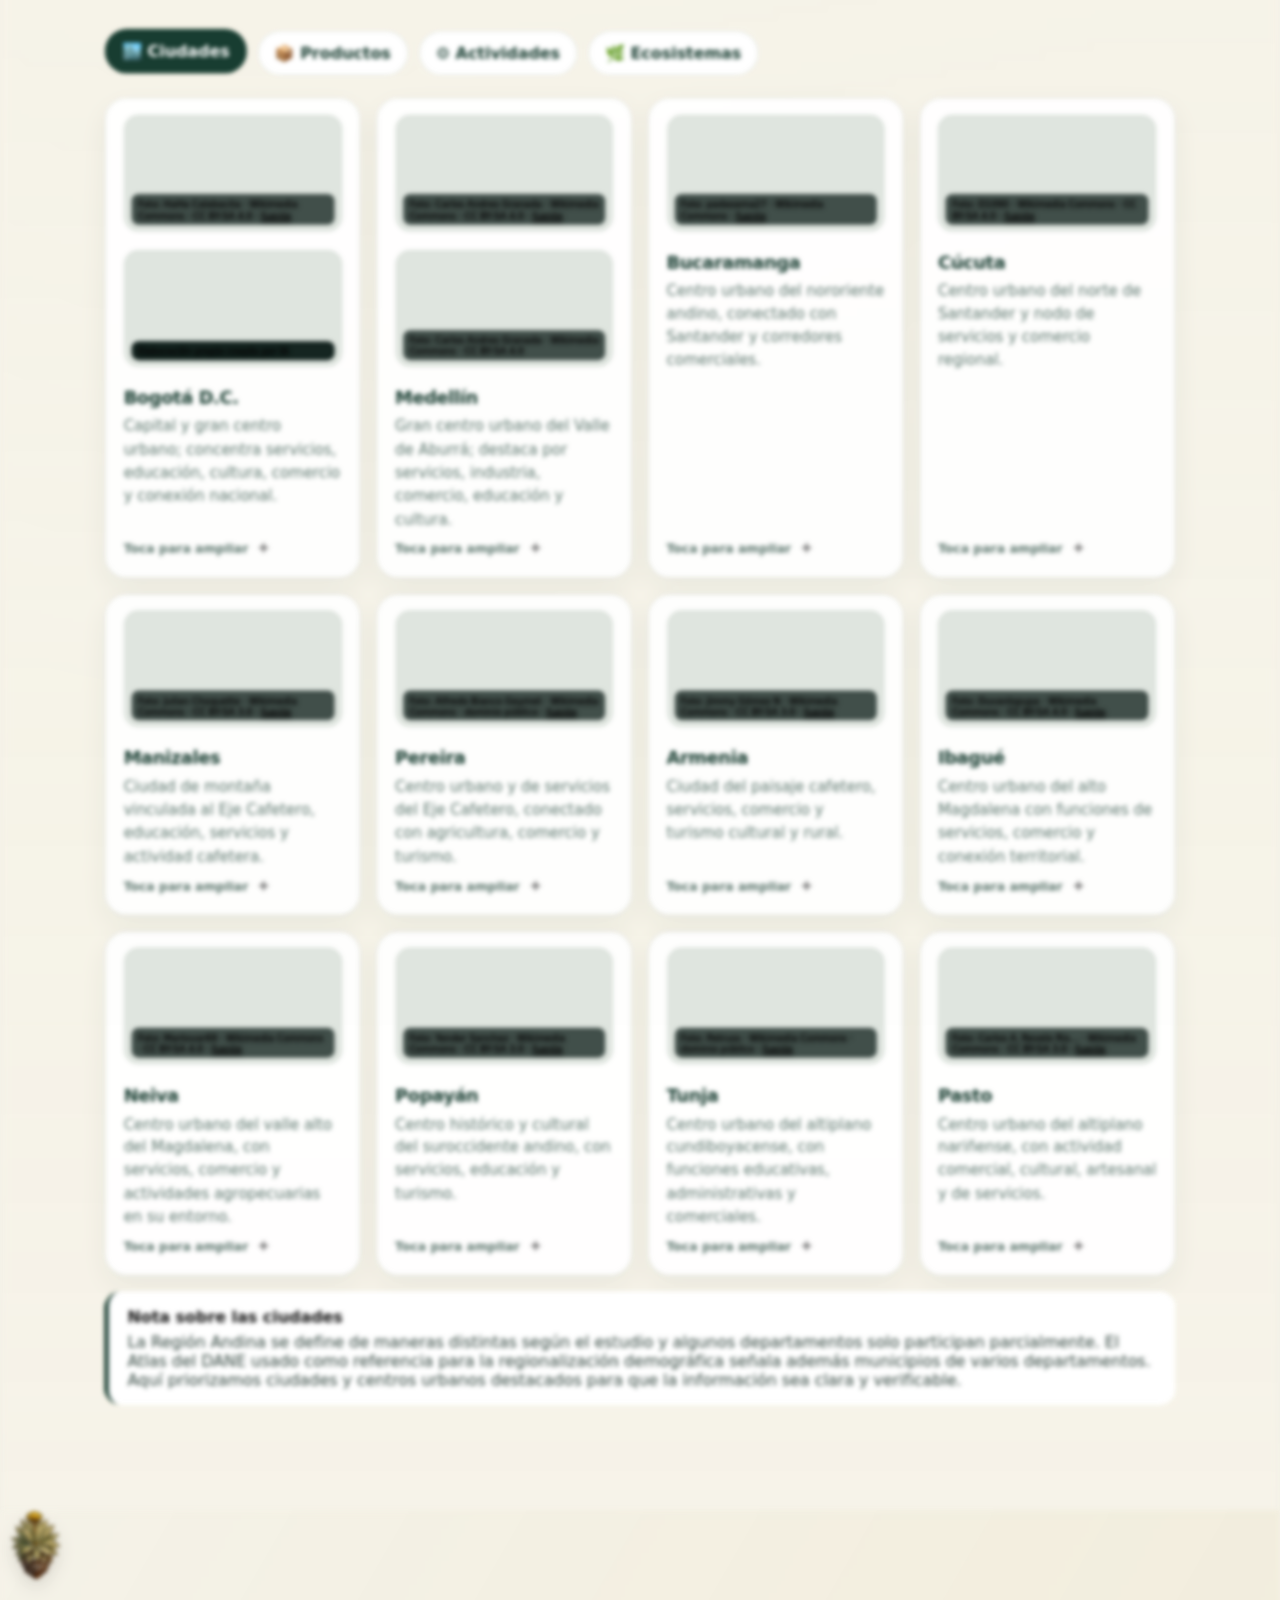
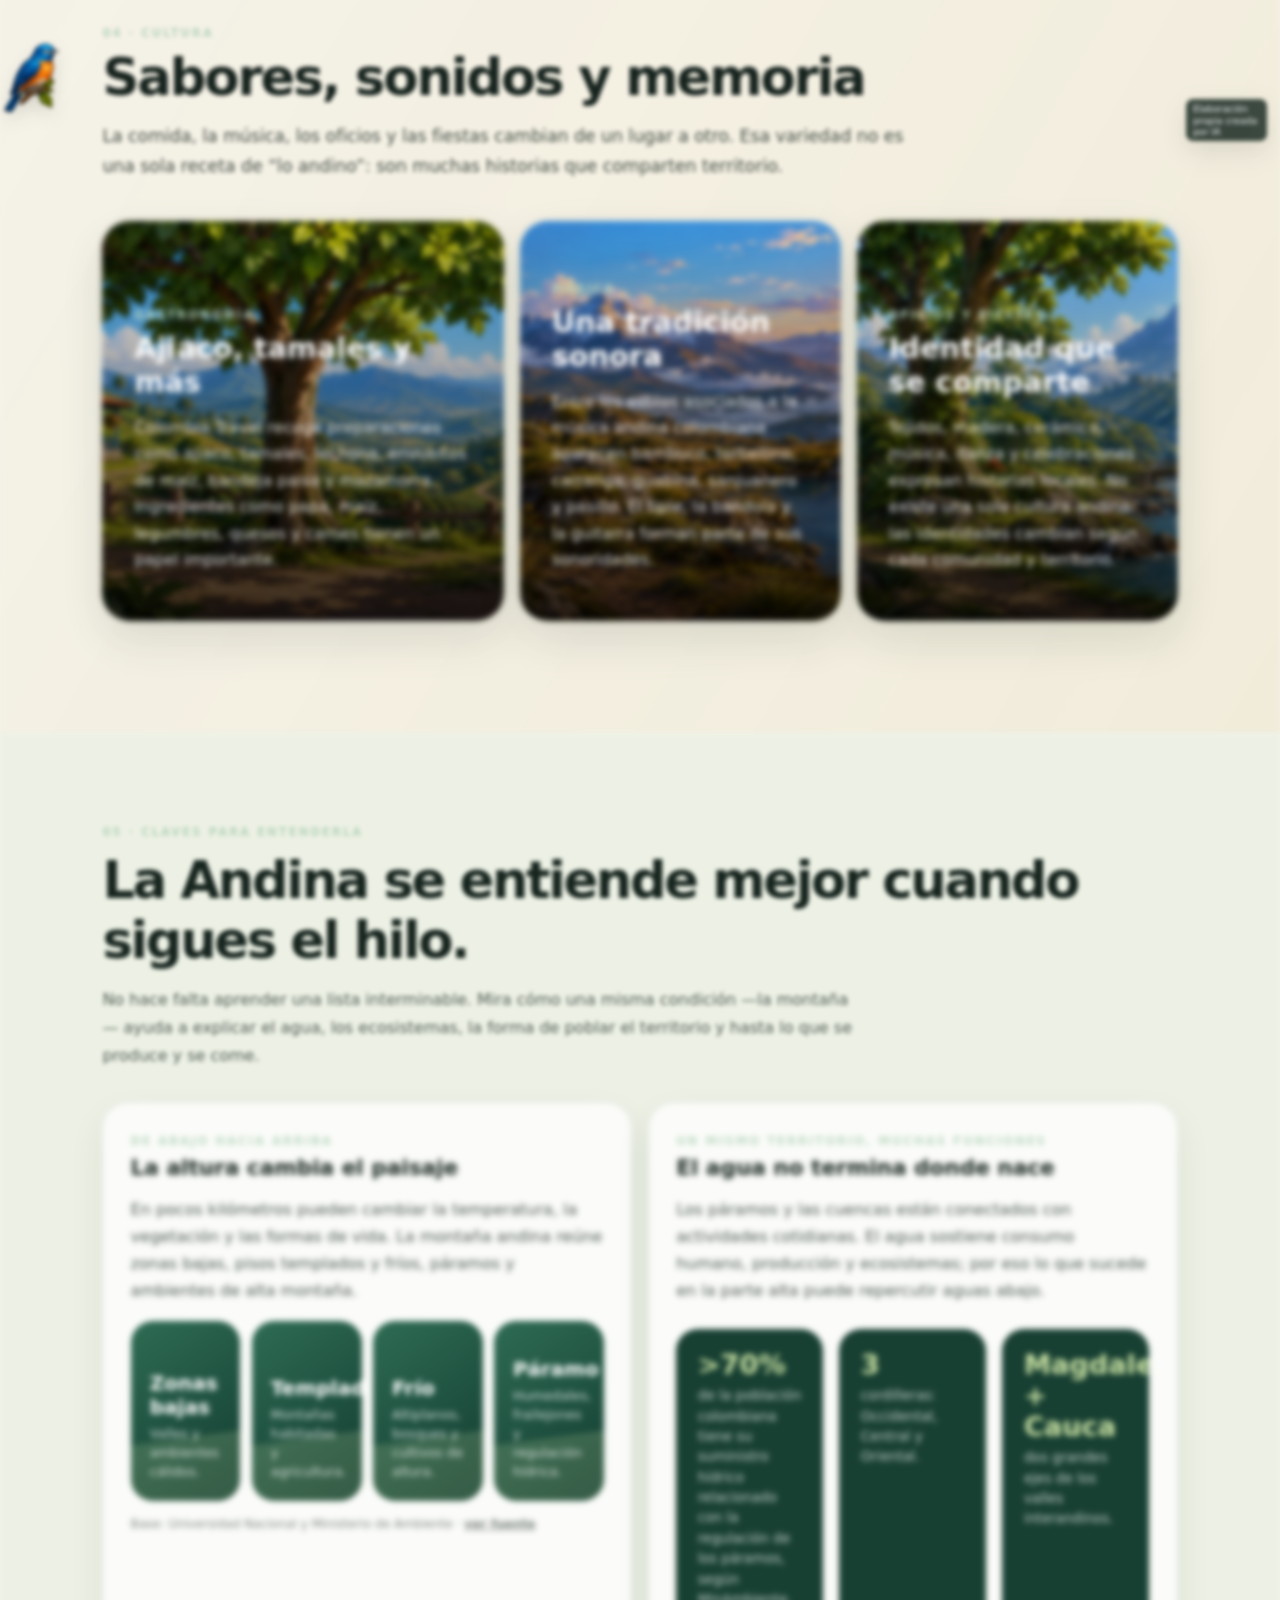
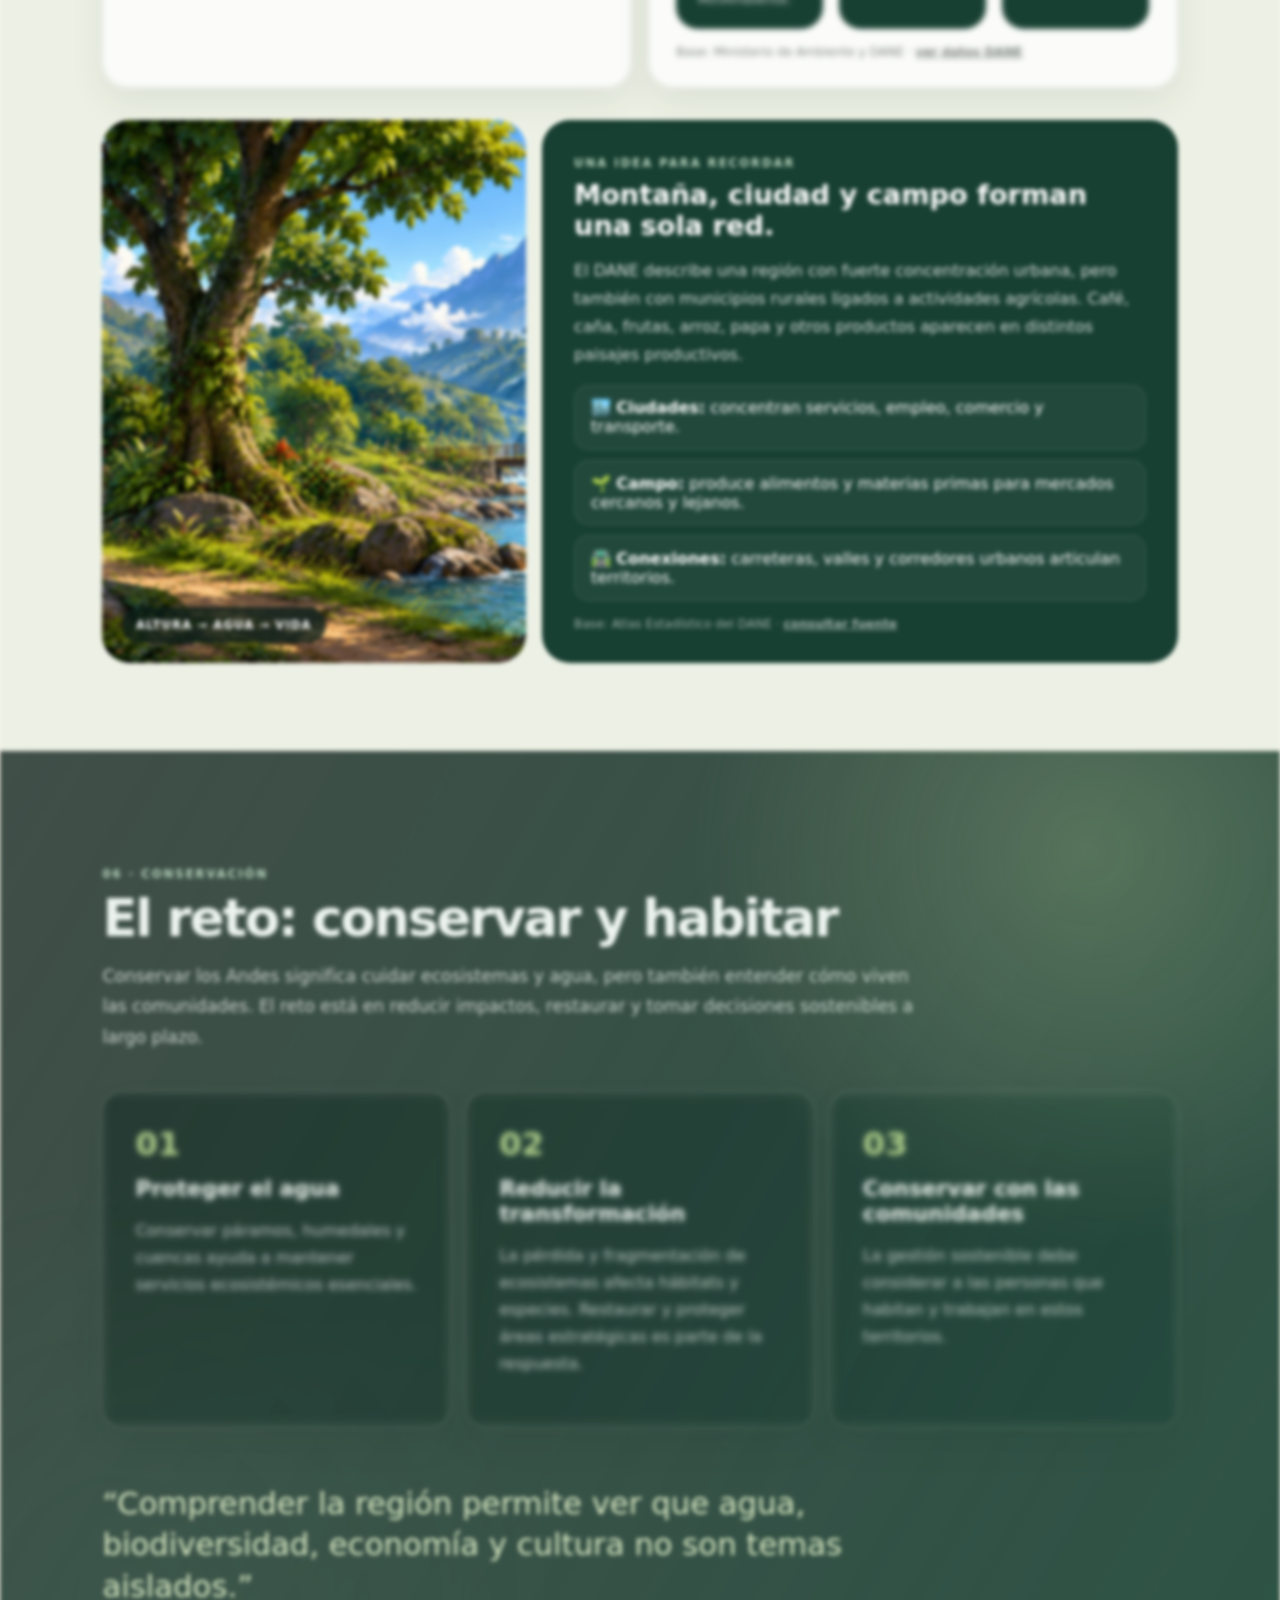
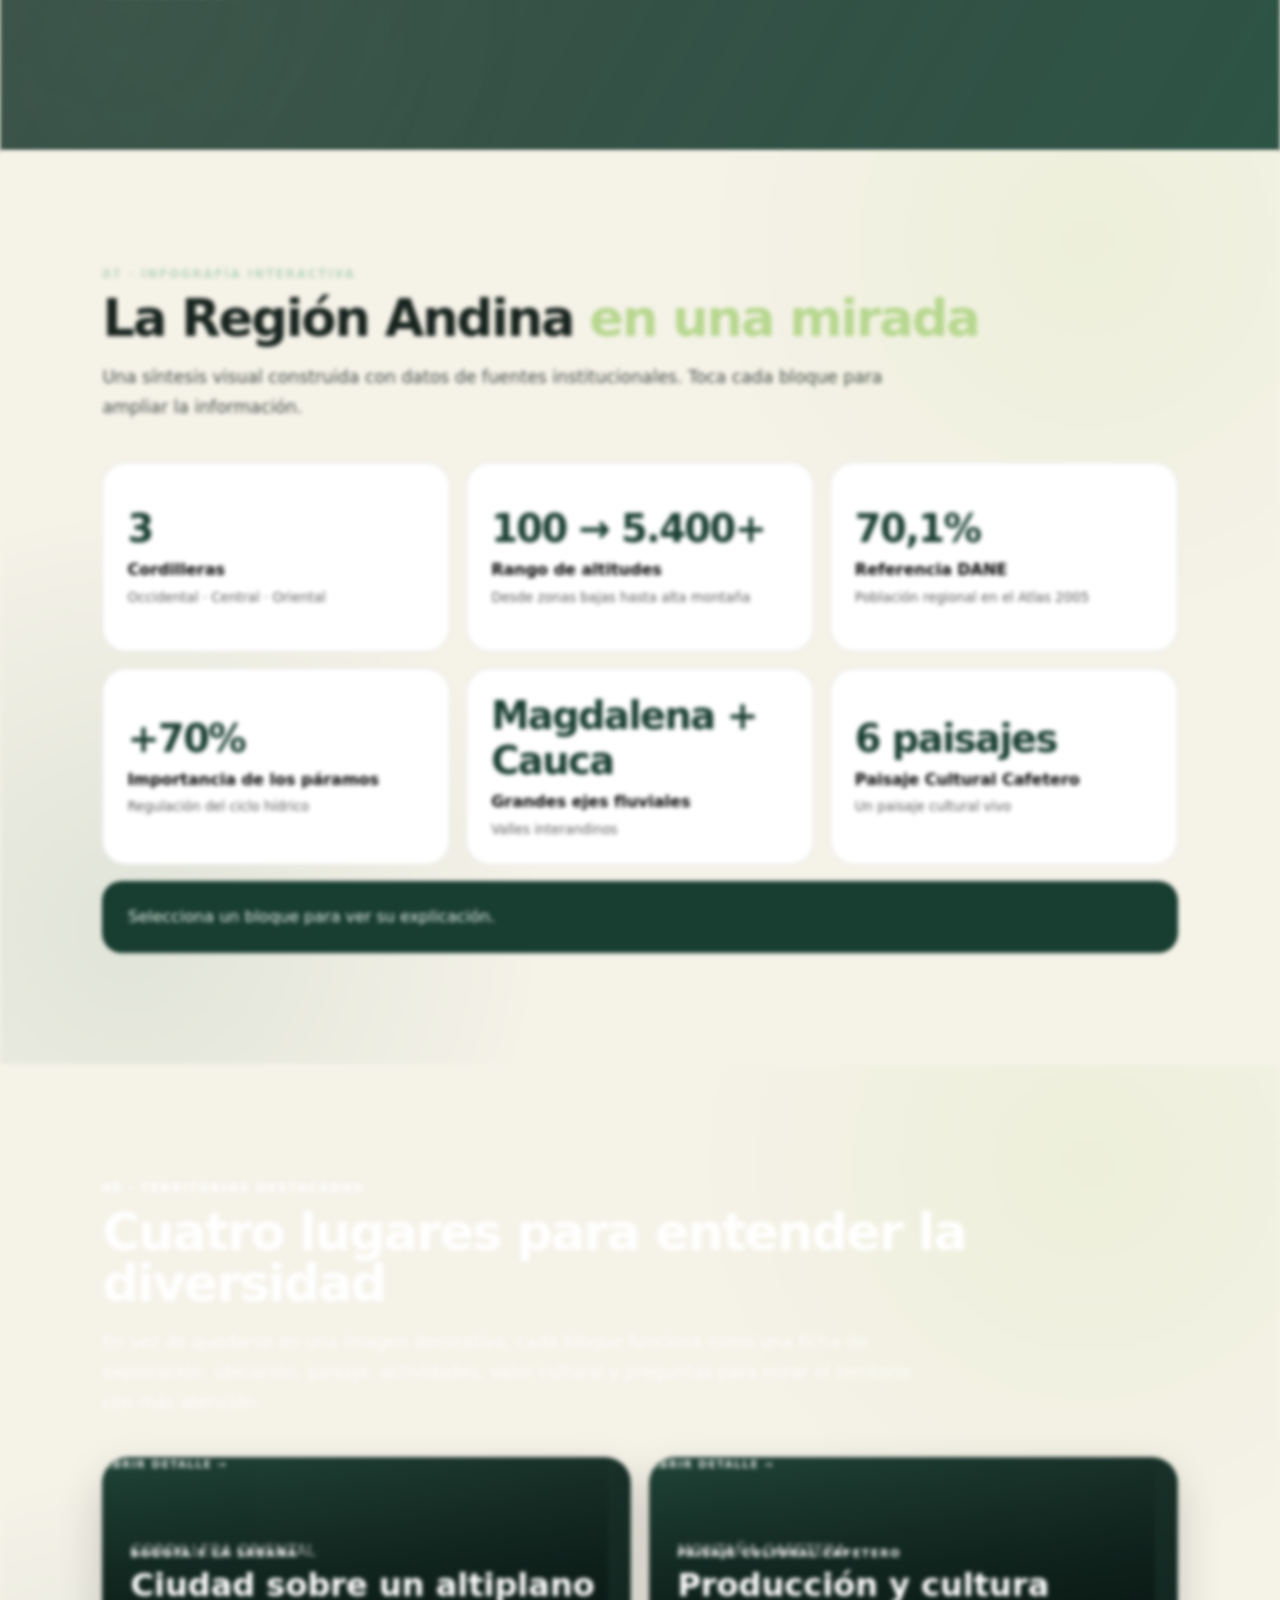
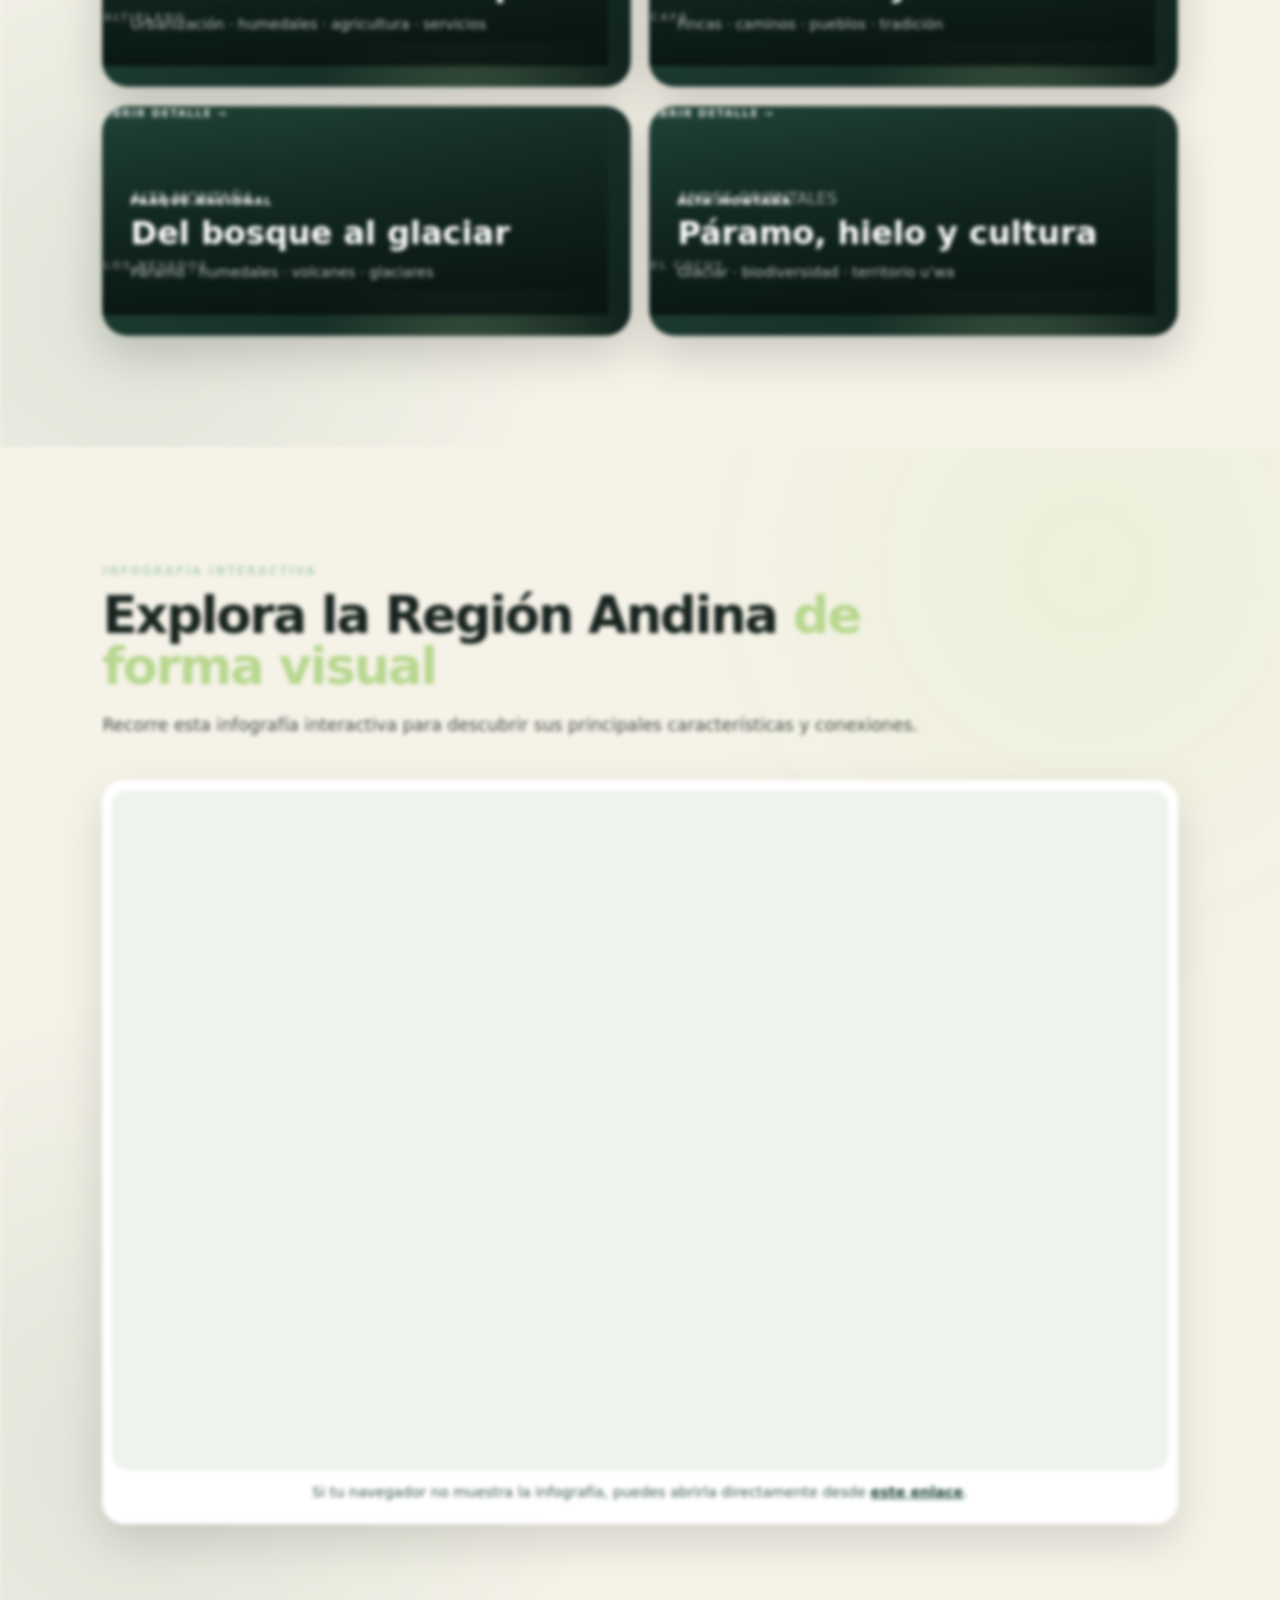
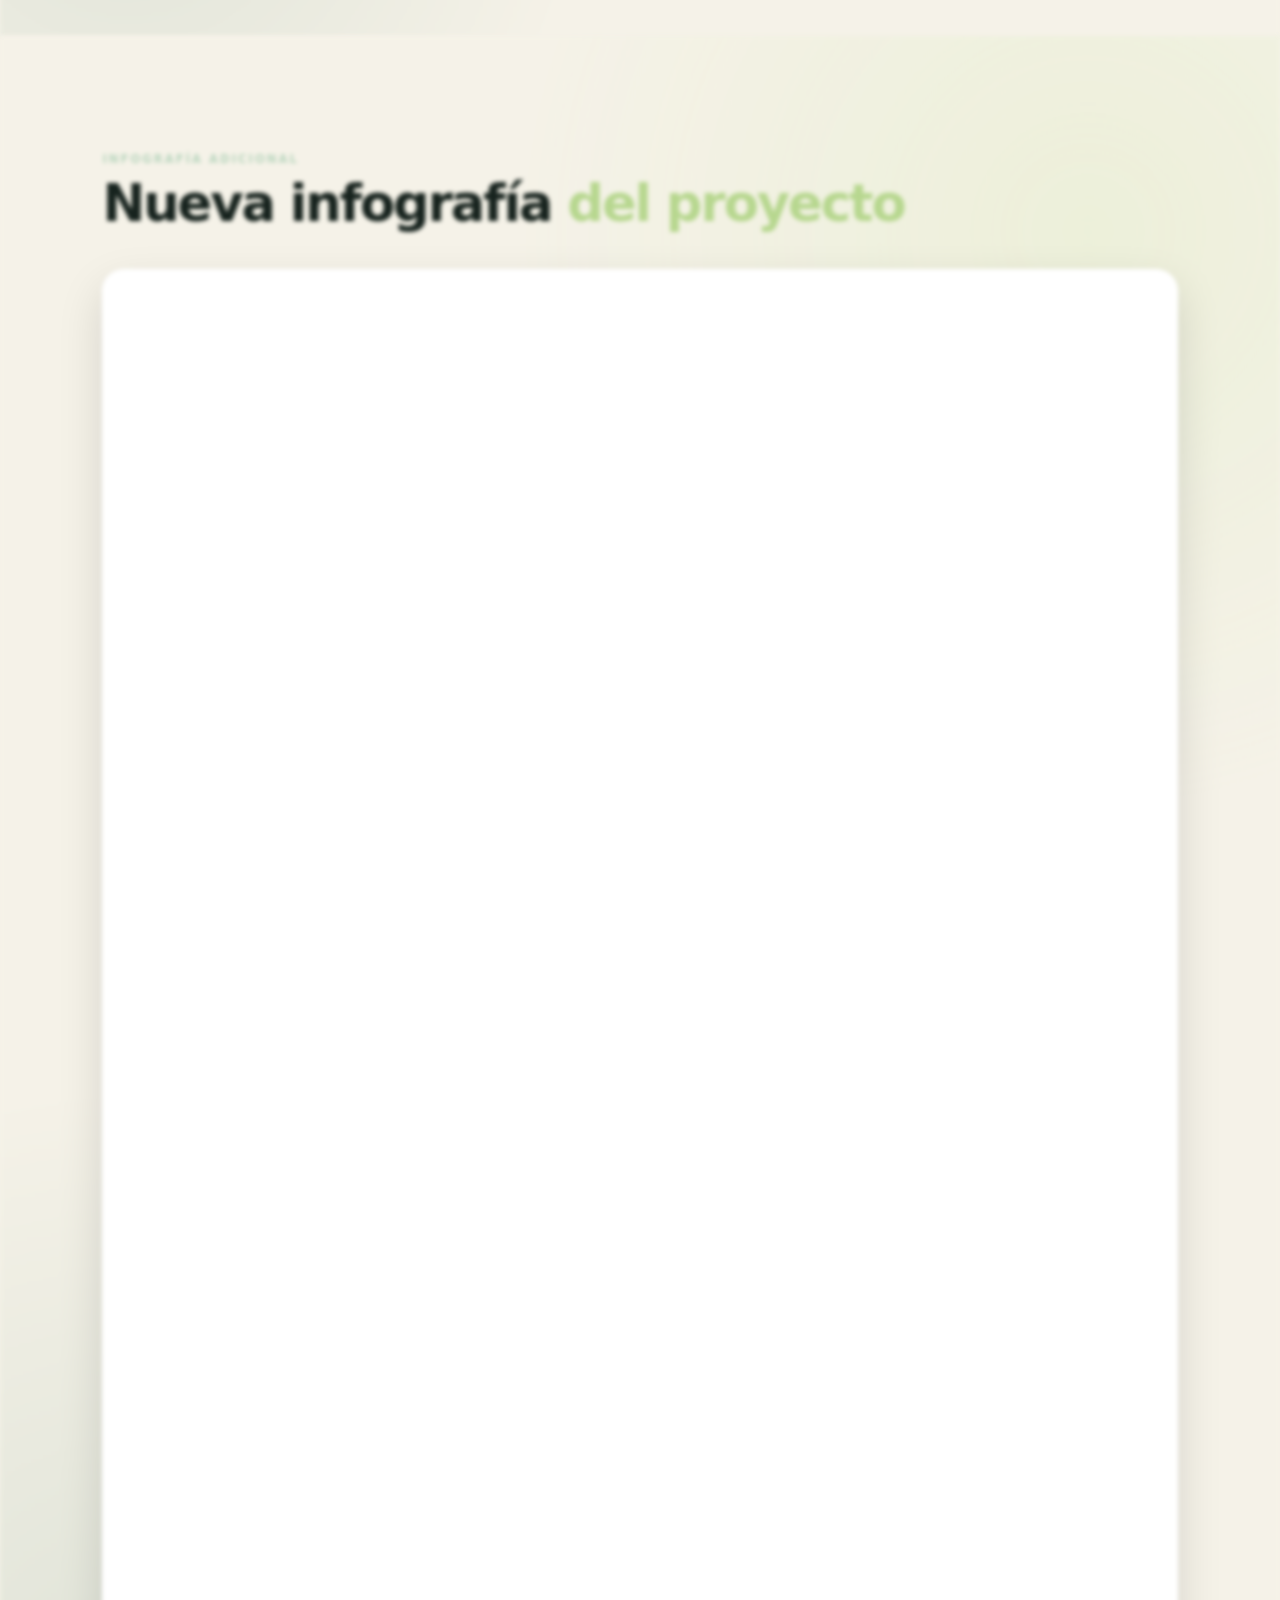
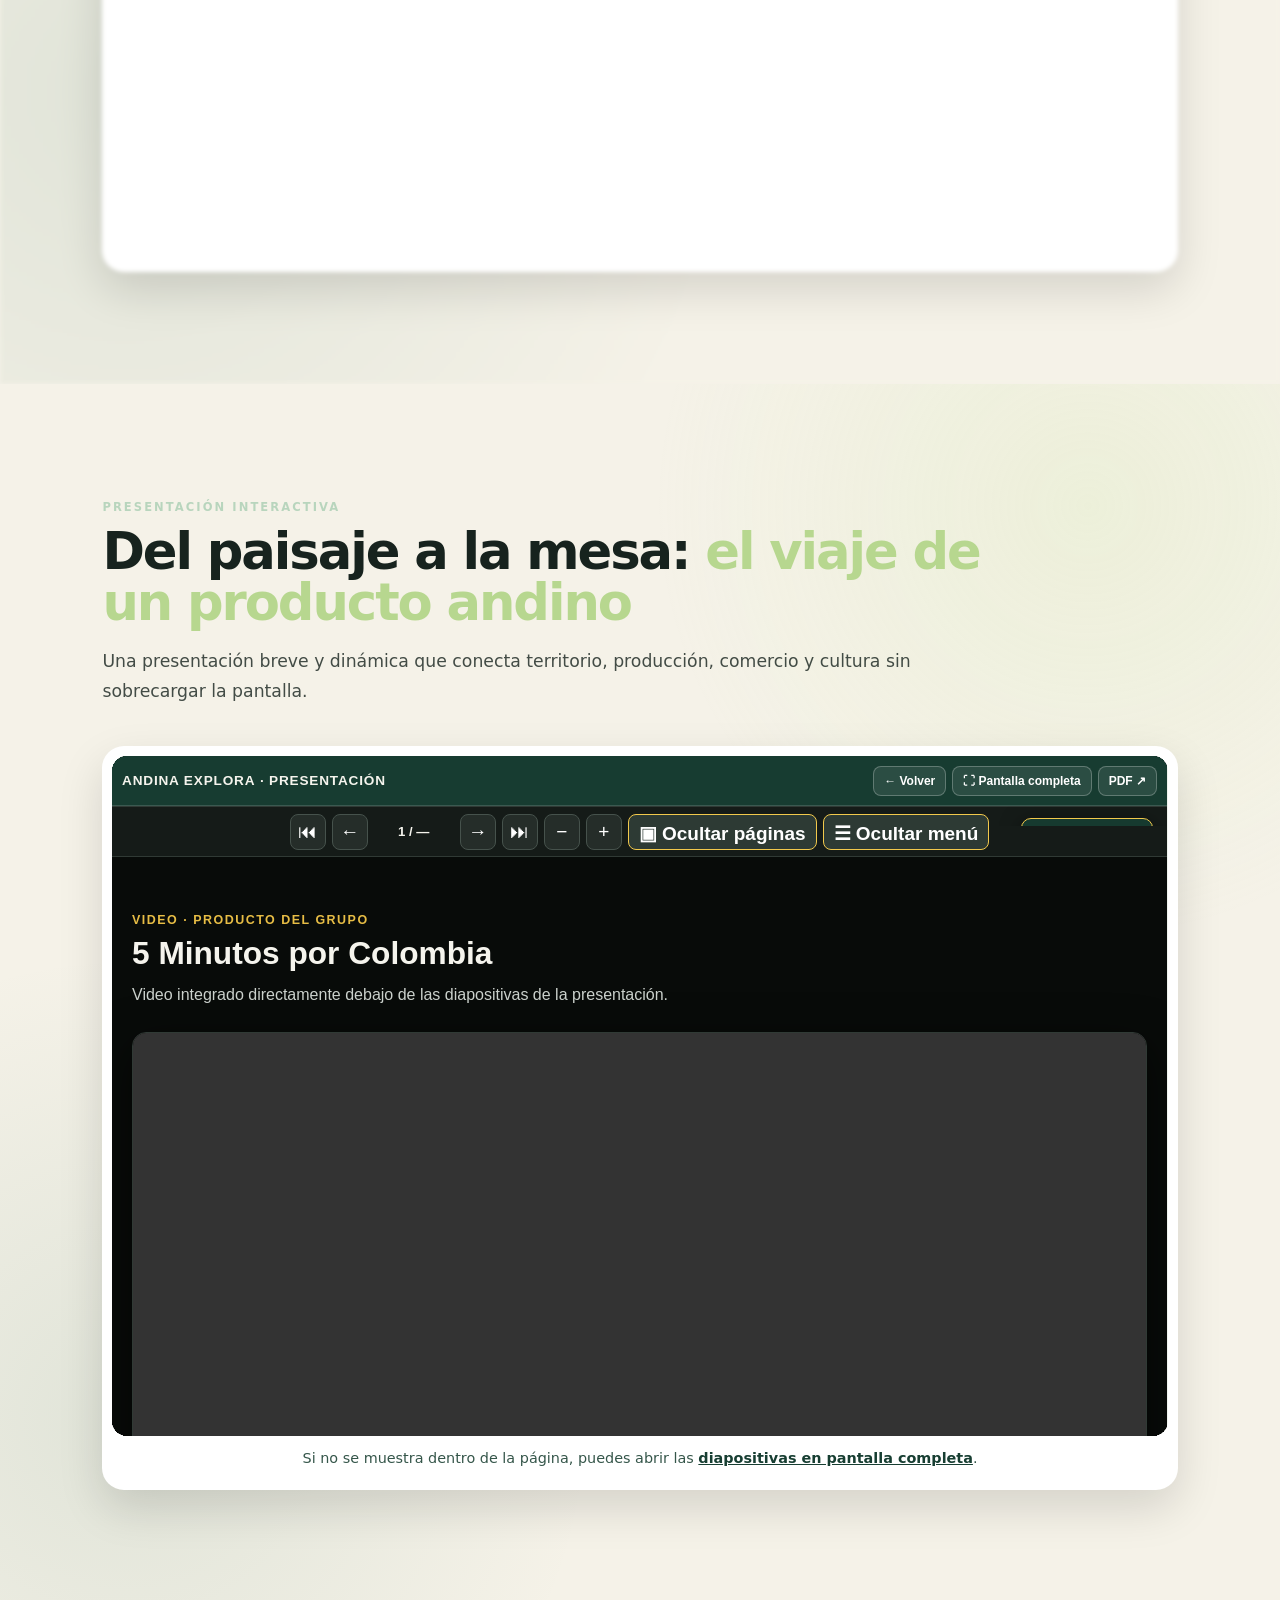
==== commit 594e917e: "chore: ensure professional content loads" ====
--- a/index.html
+++ b/index.html
@@ -113,5 +113,6 @@
 <script src="modo-ninos.js?v=20260916-2" defer></script>
 <script src="genially-desktop-fix.js?v=20260921-2" defer></script>
 <script src="legacy-enhancements.js?v=20260916-3"></script>
+<script src="legacy-enhancements.js?v=20260914-2"></script>
 </body>
 </html>
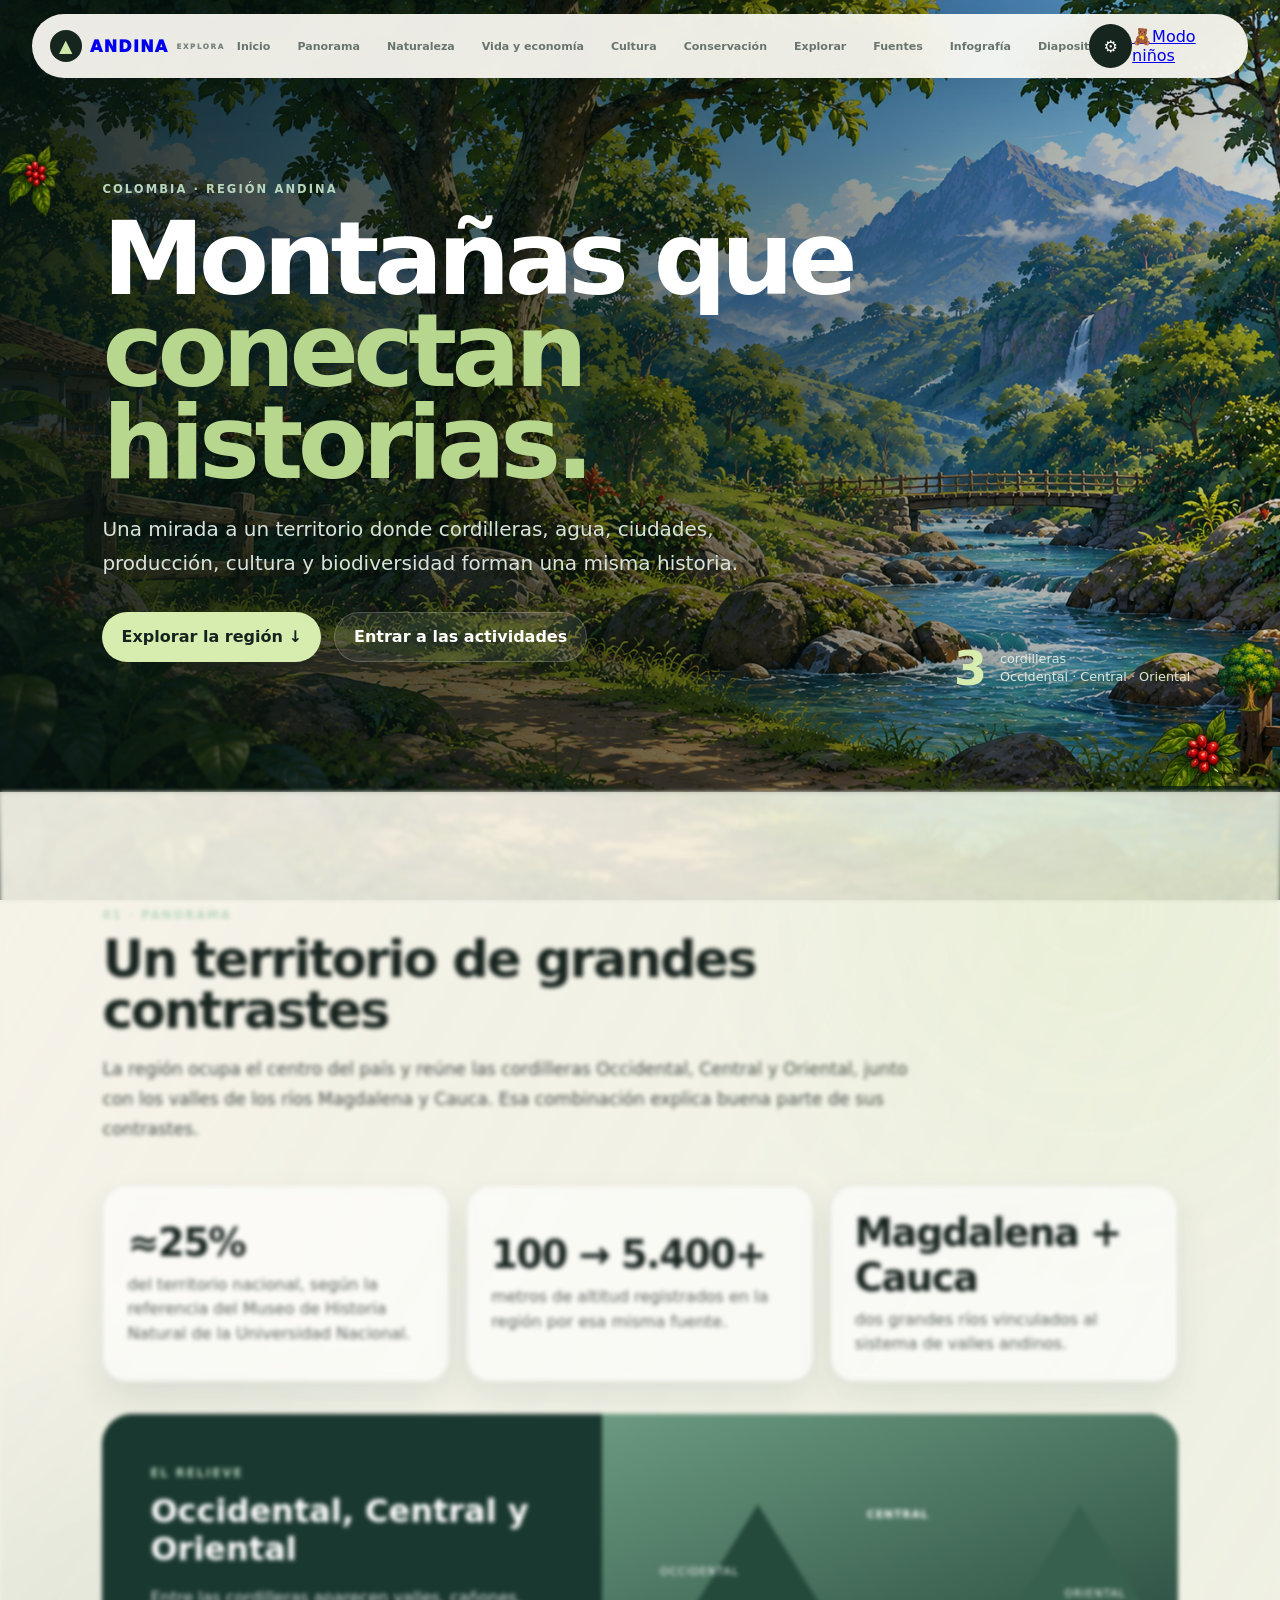
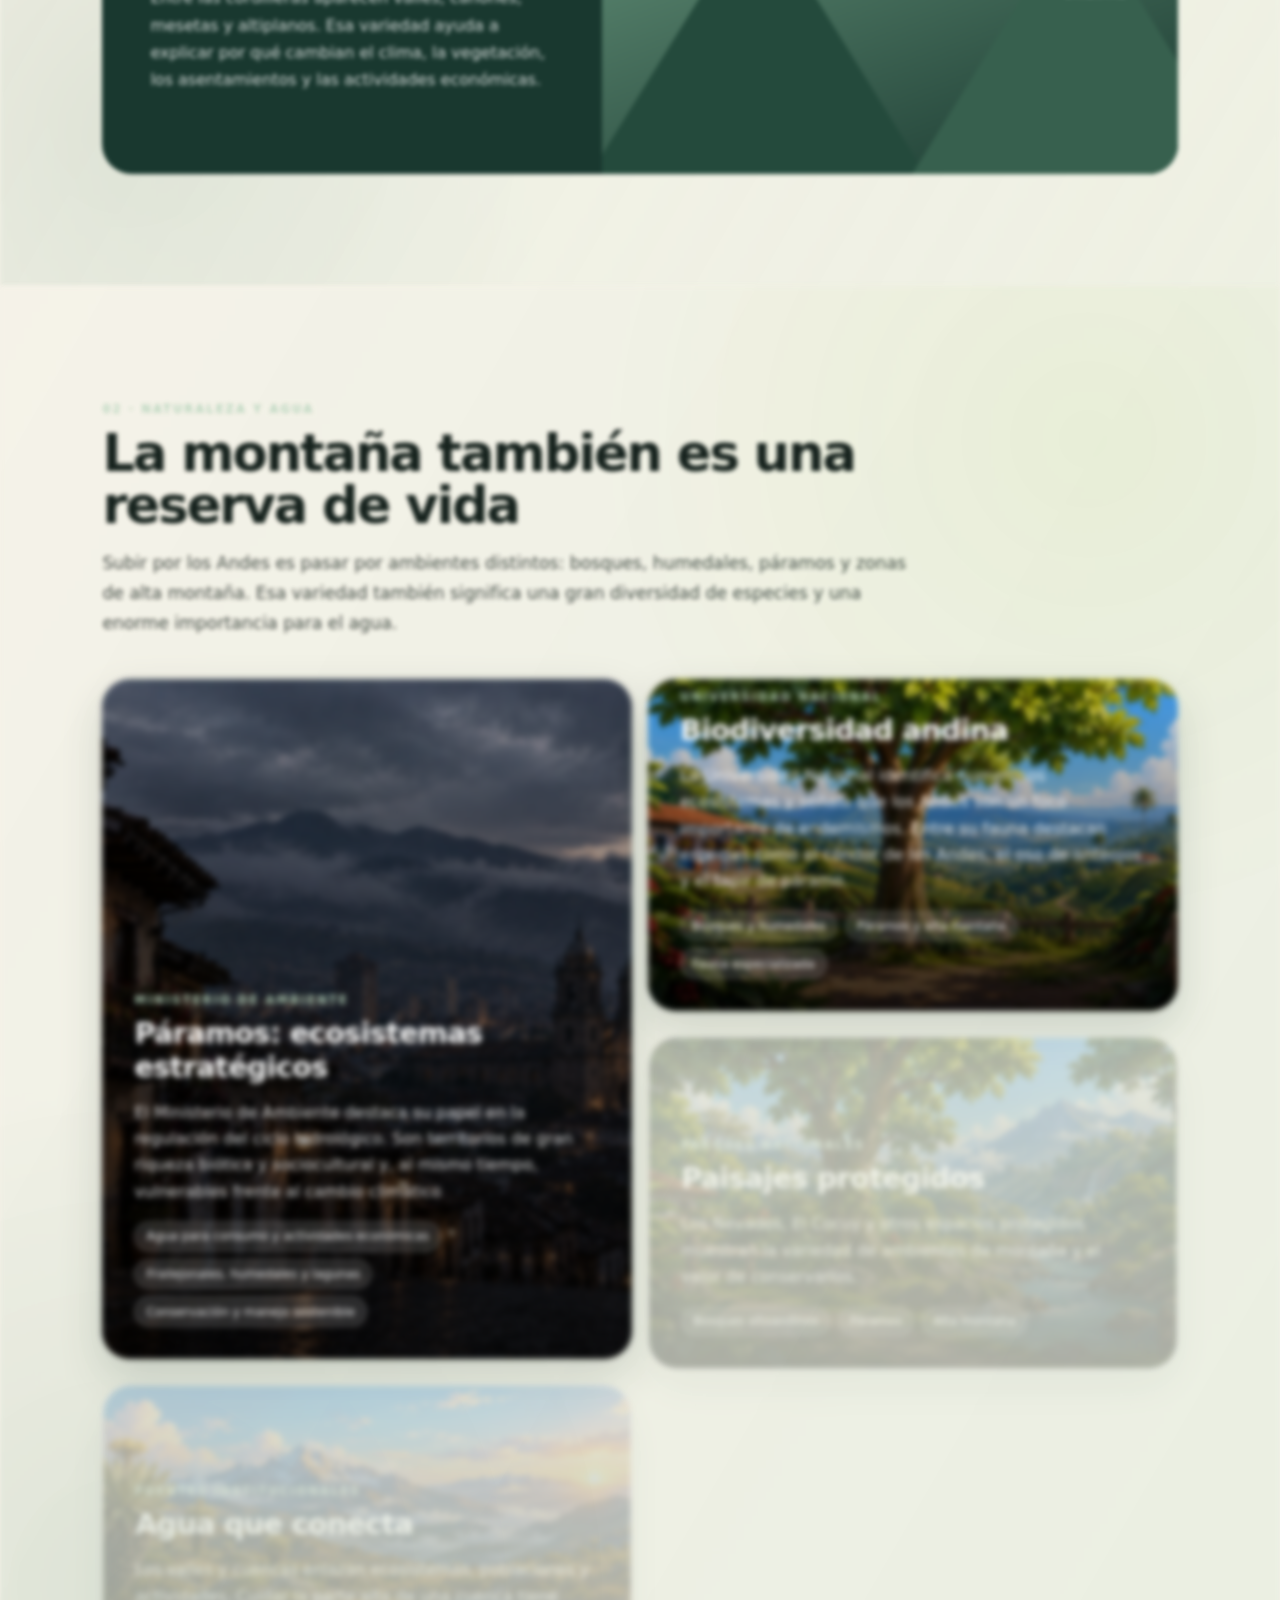
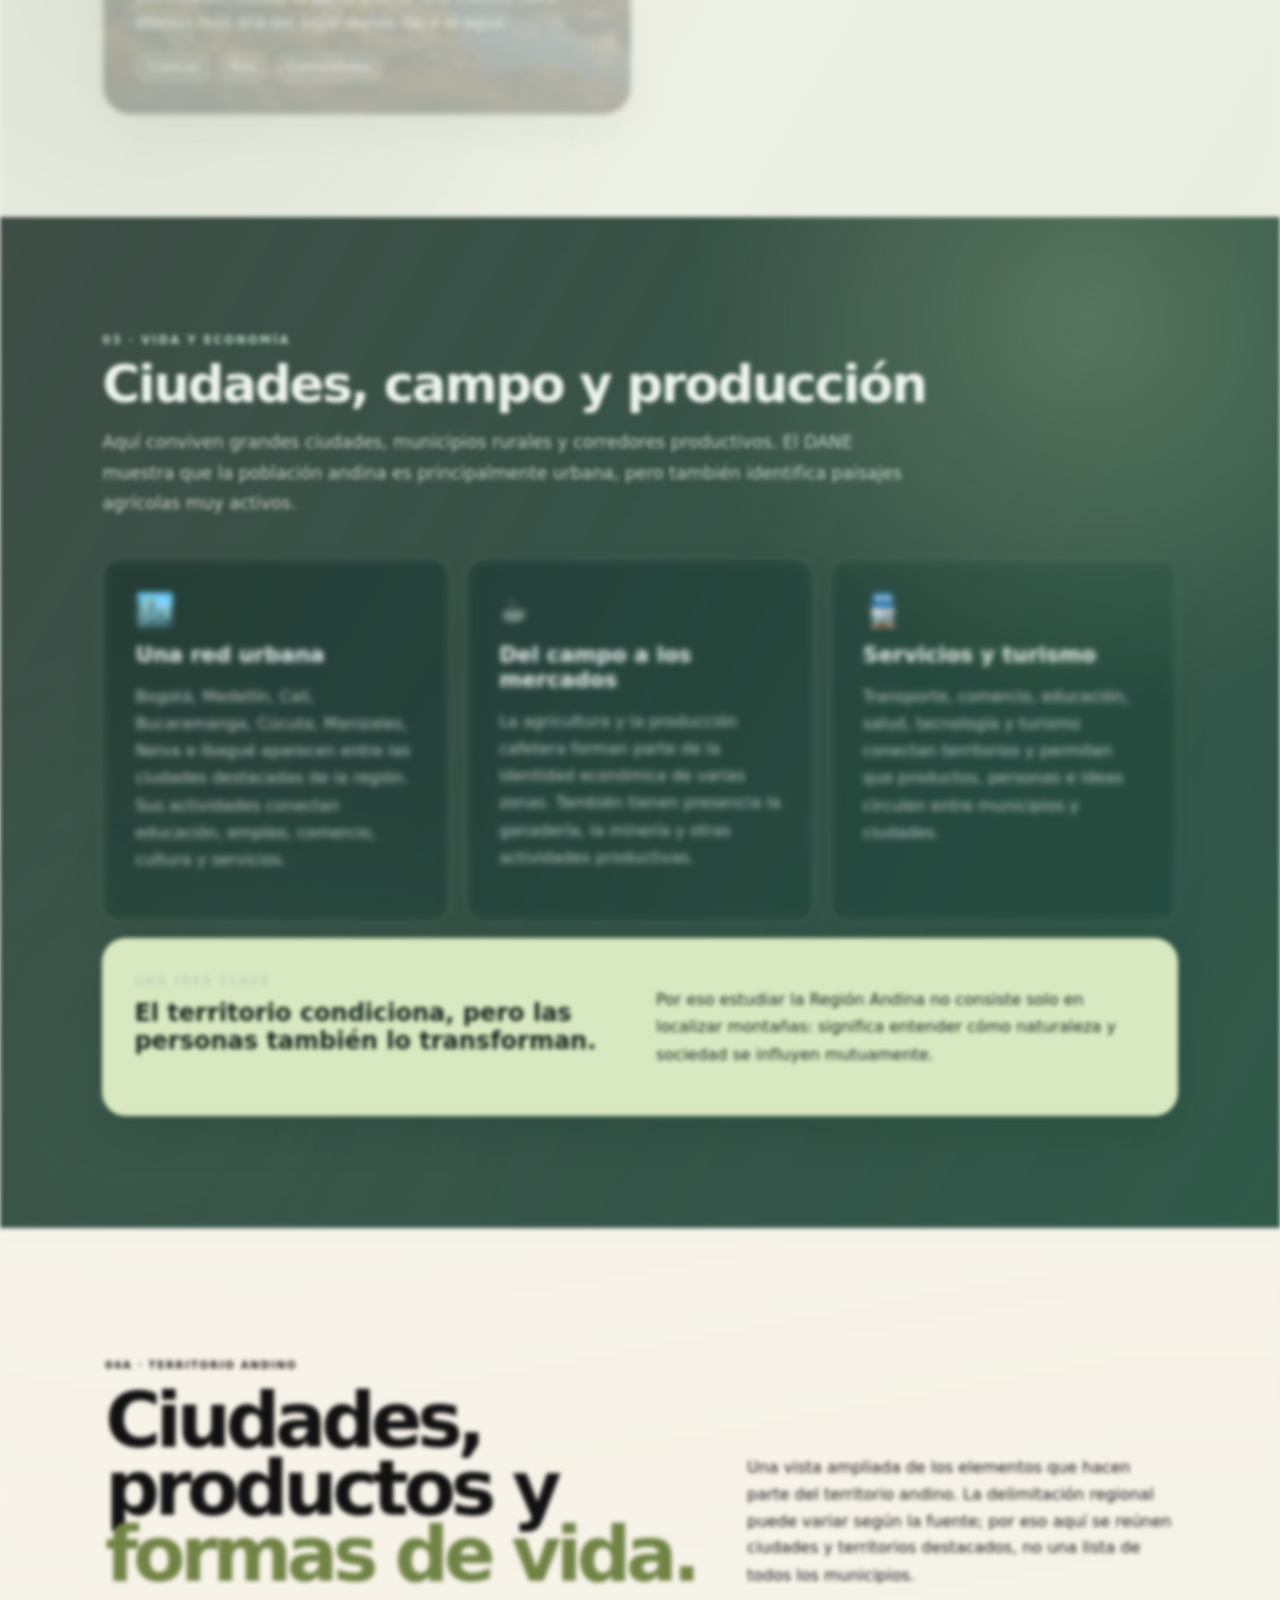
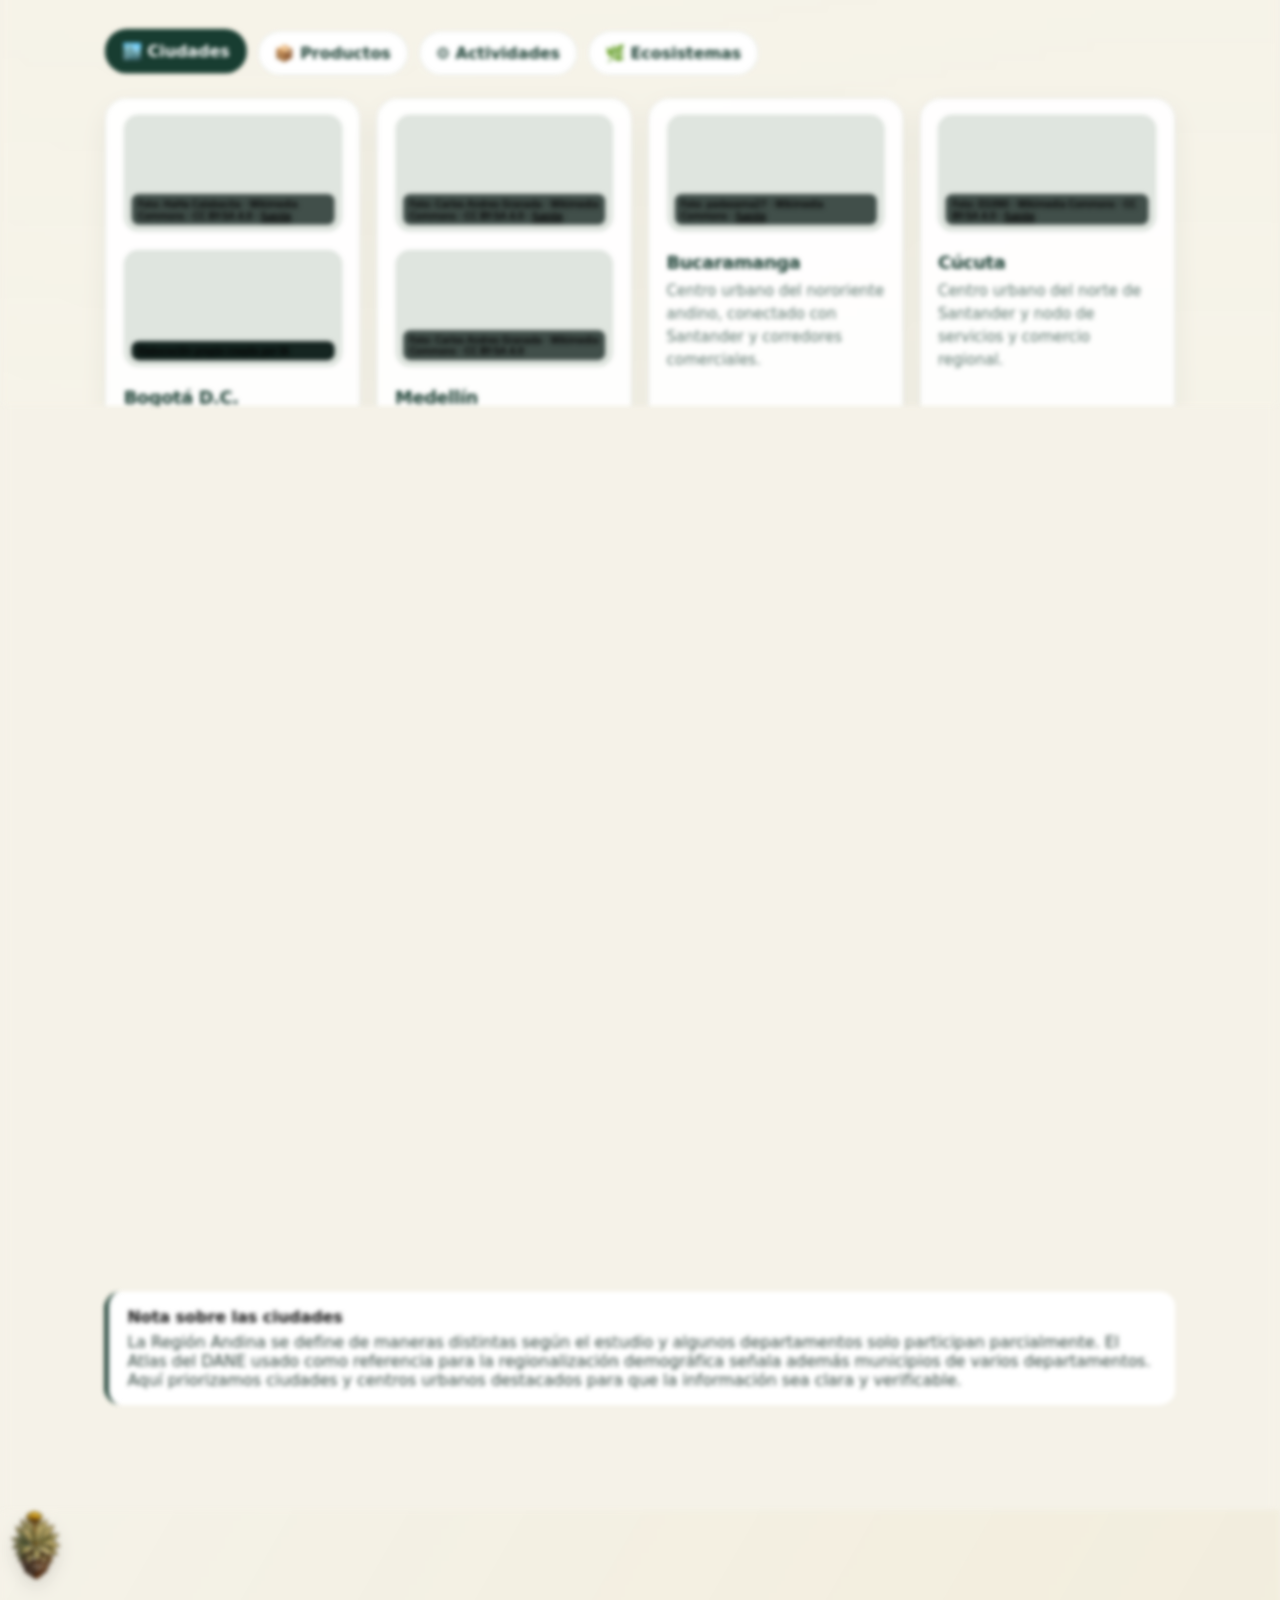
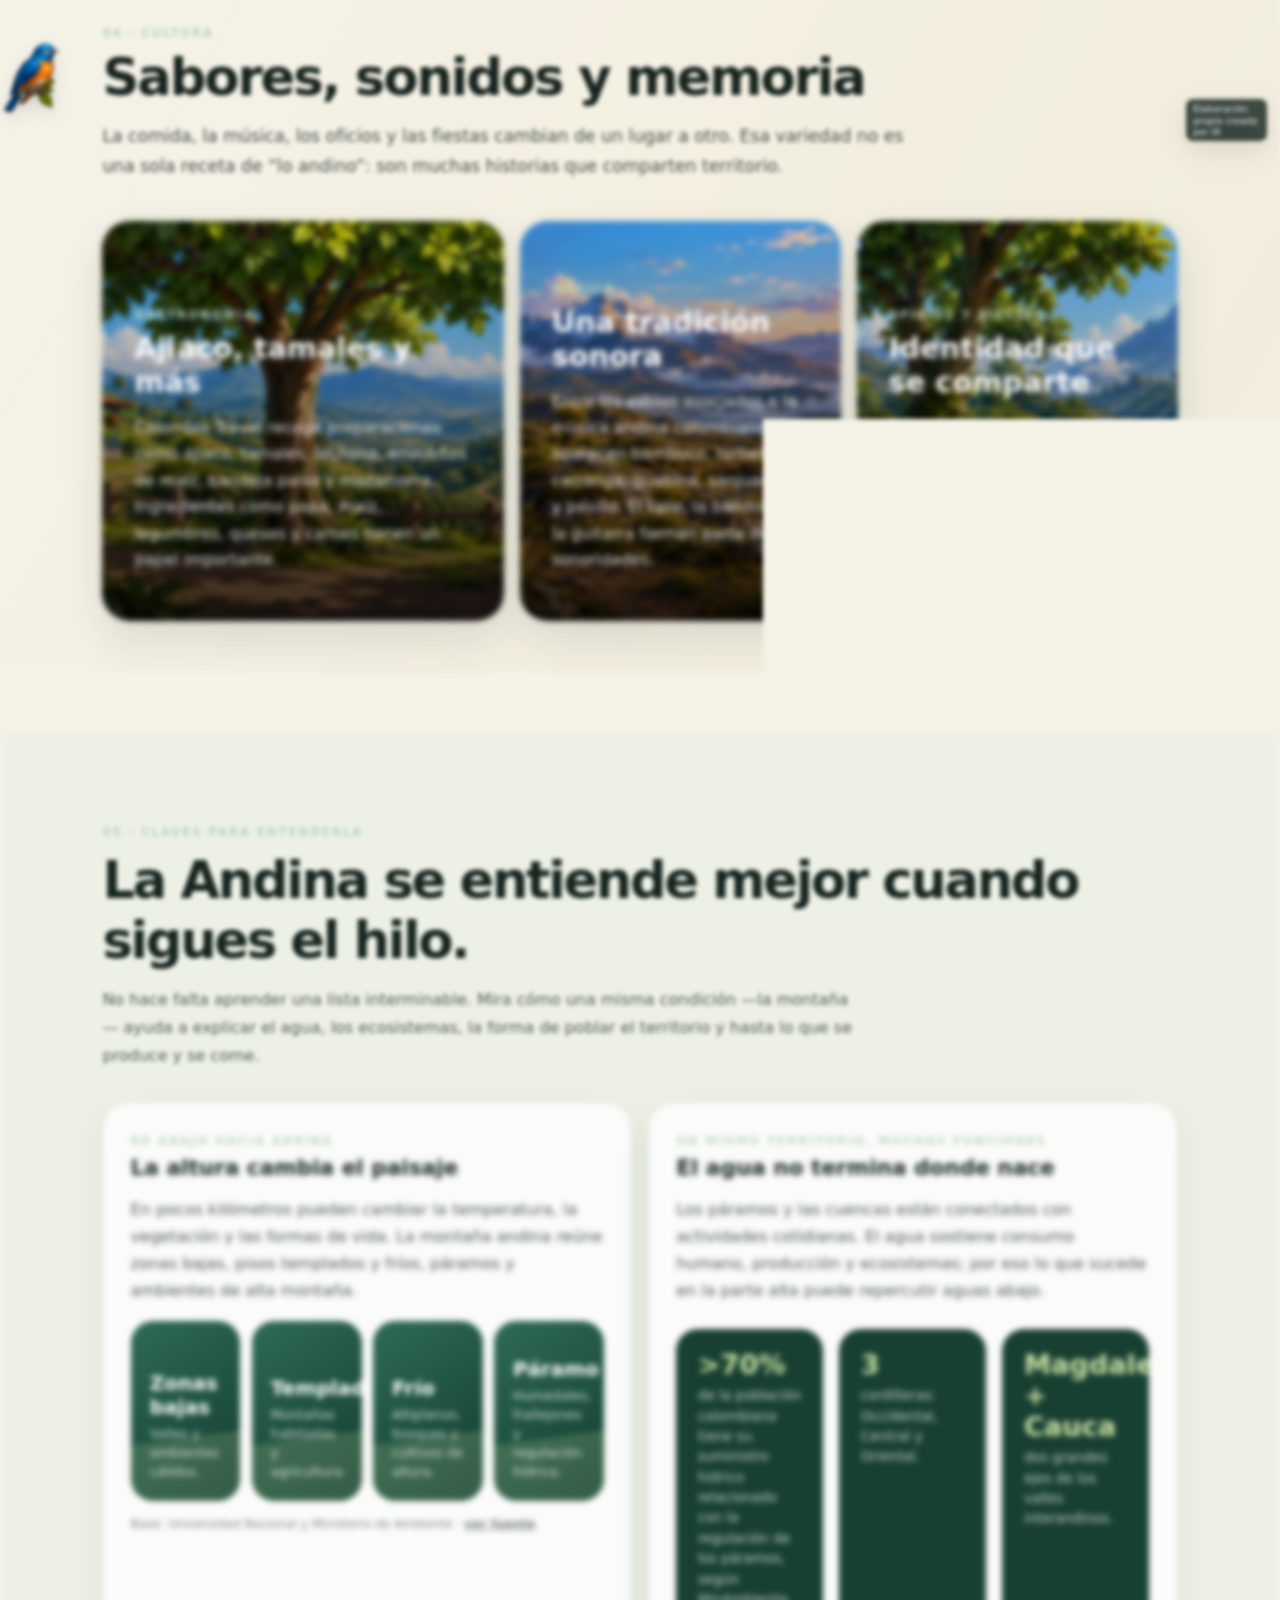
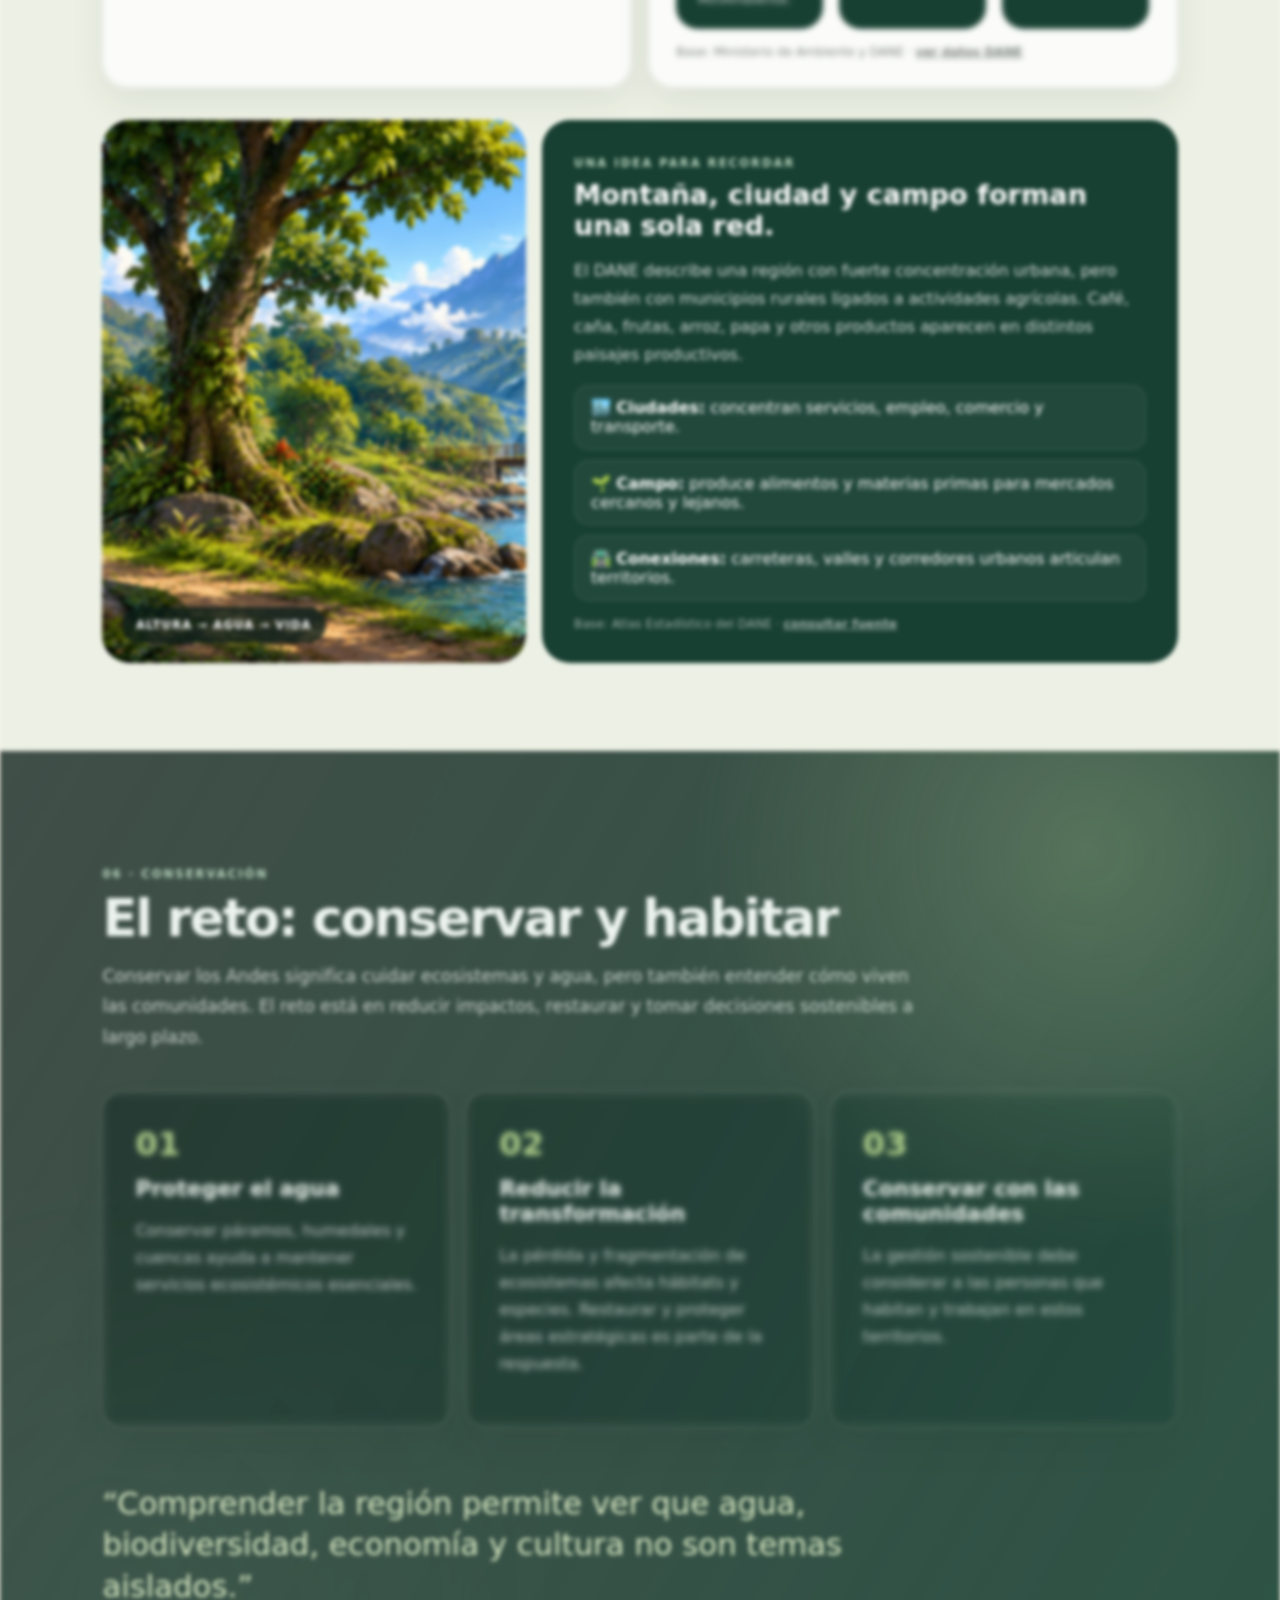
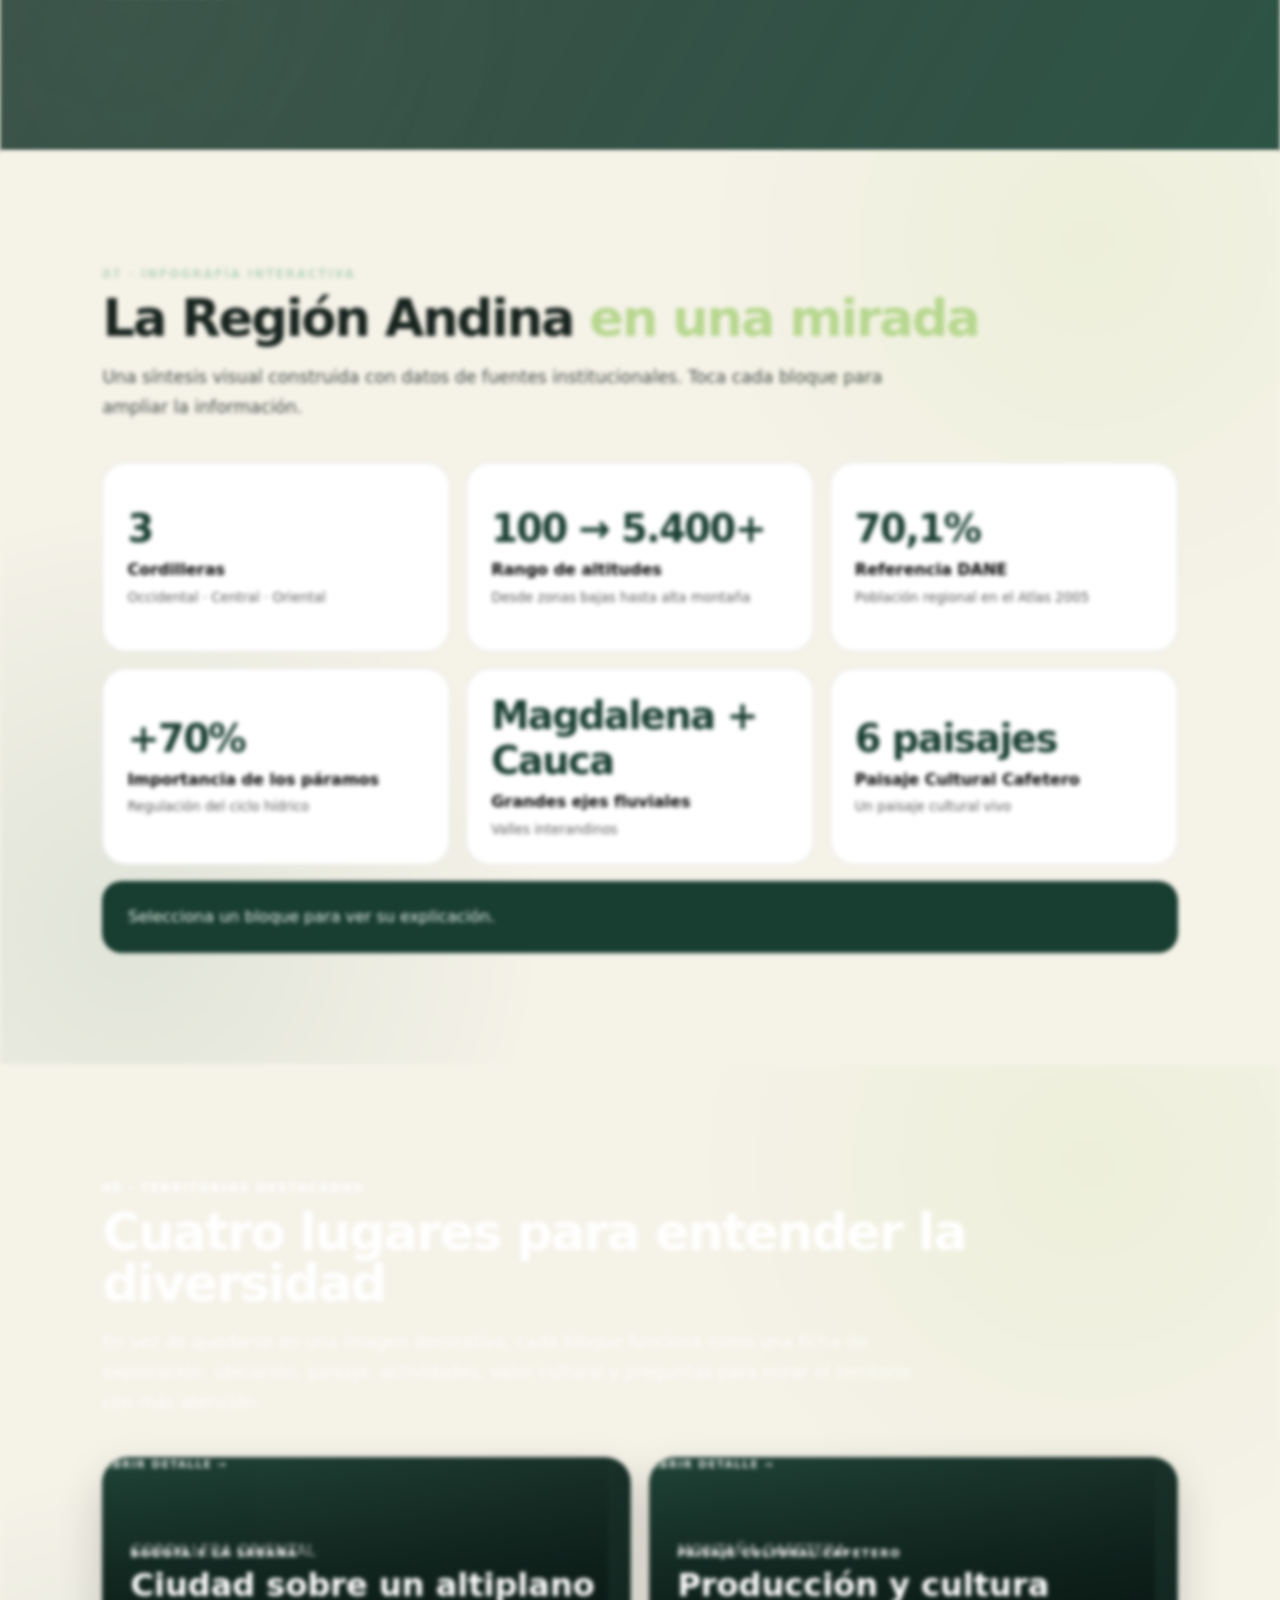
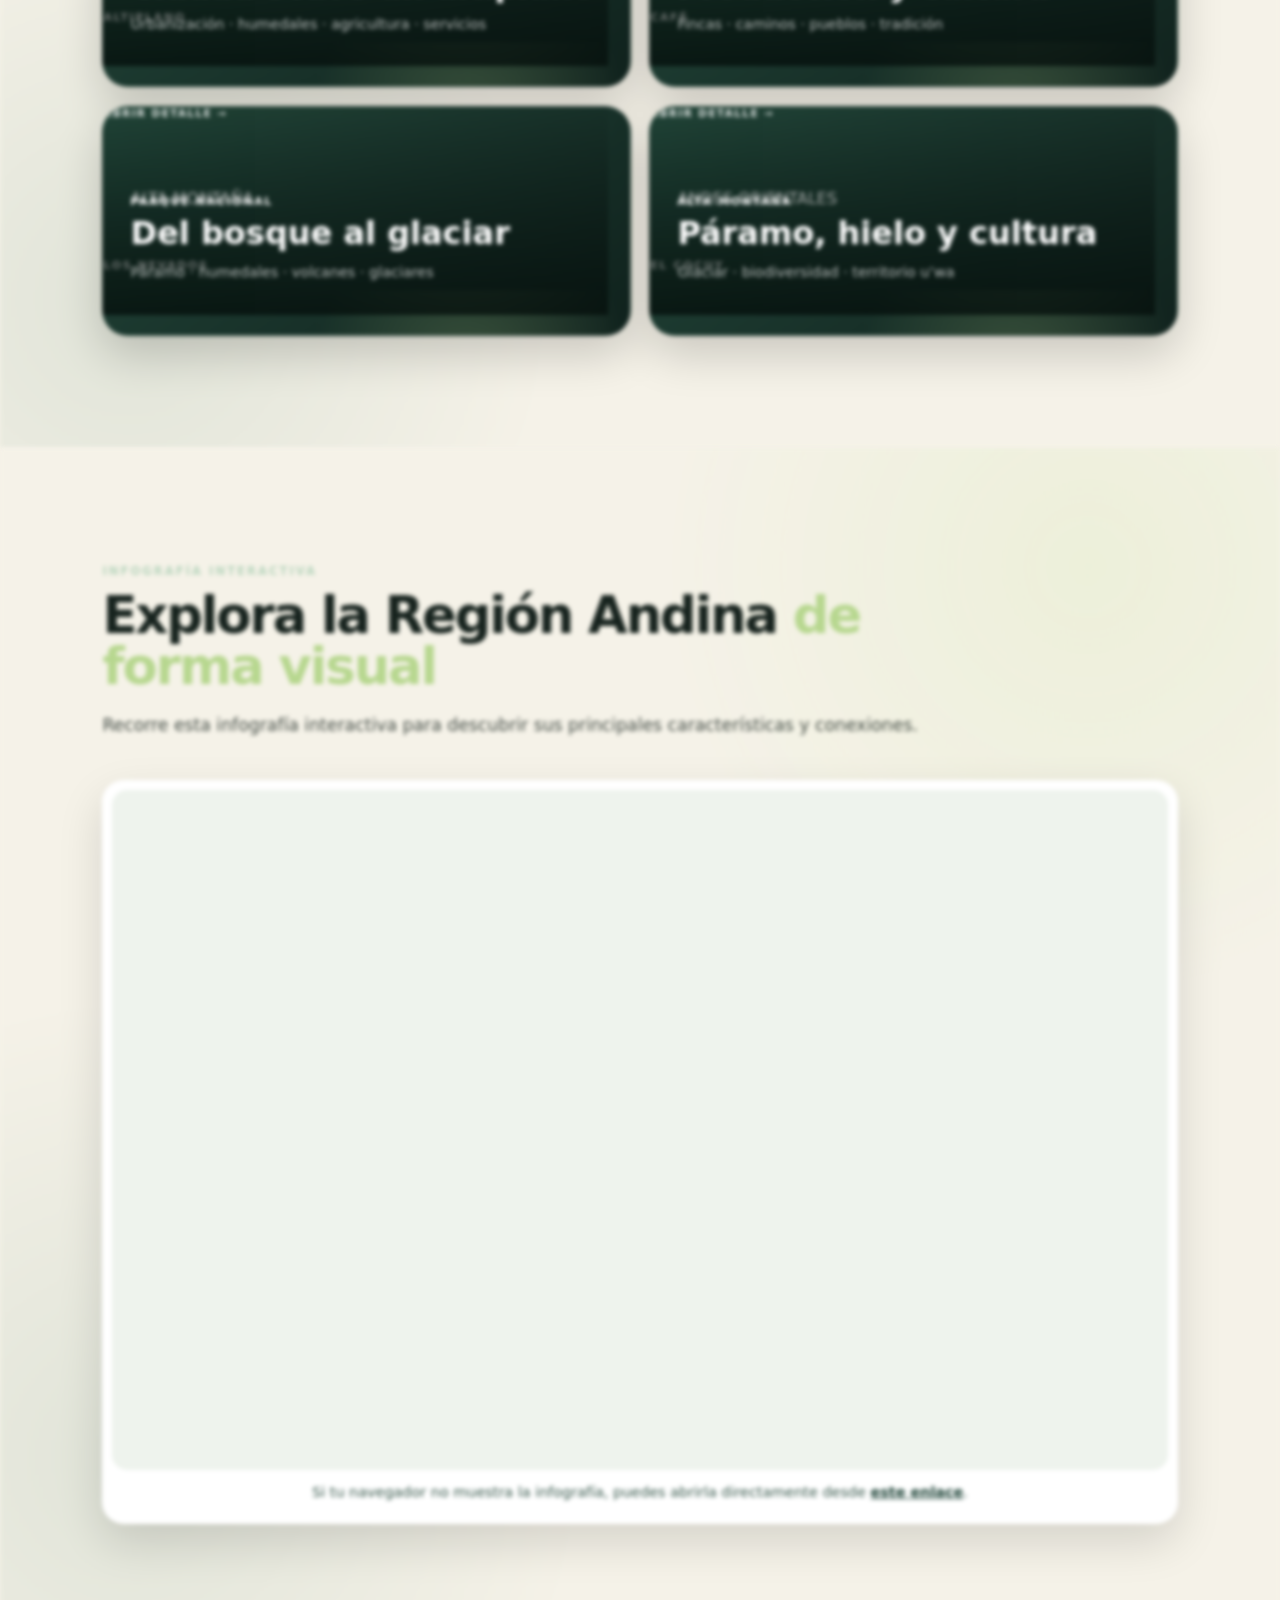
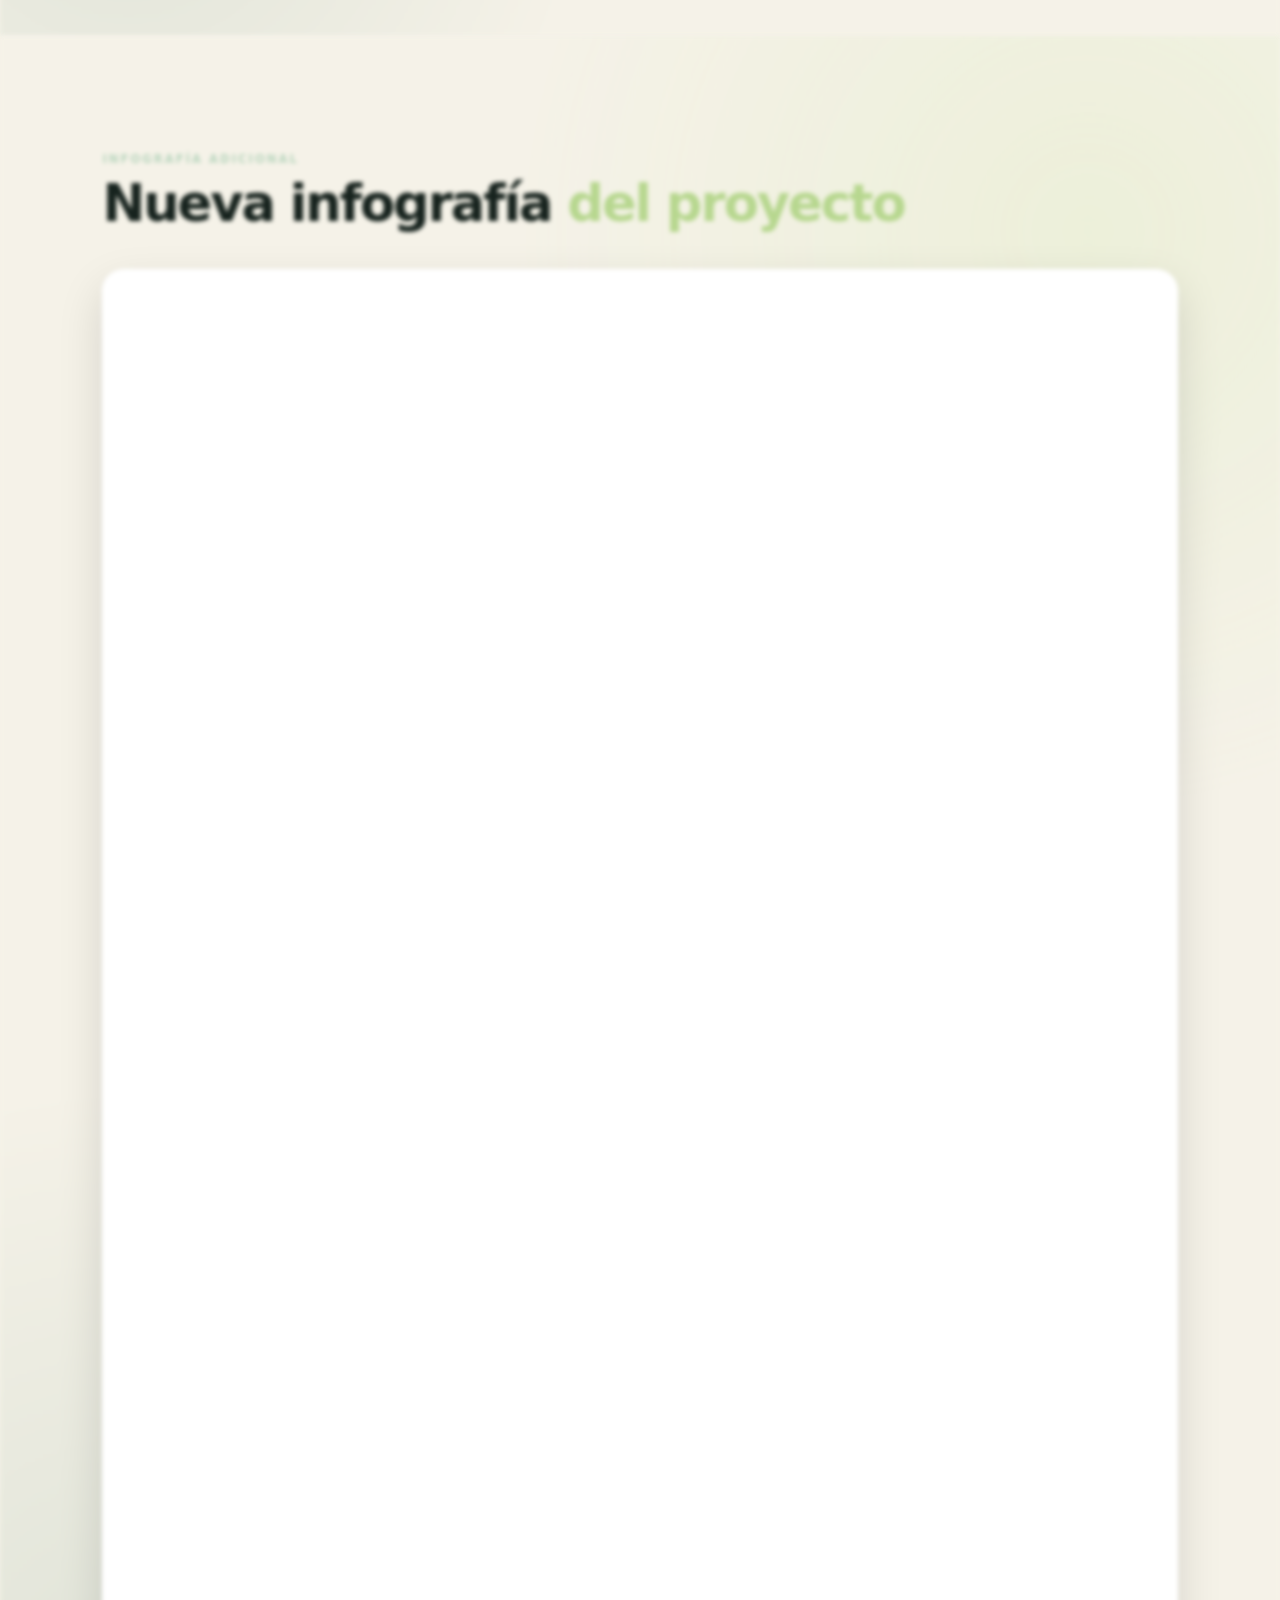
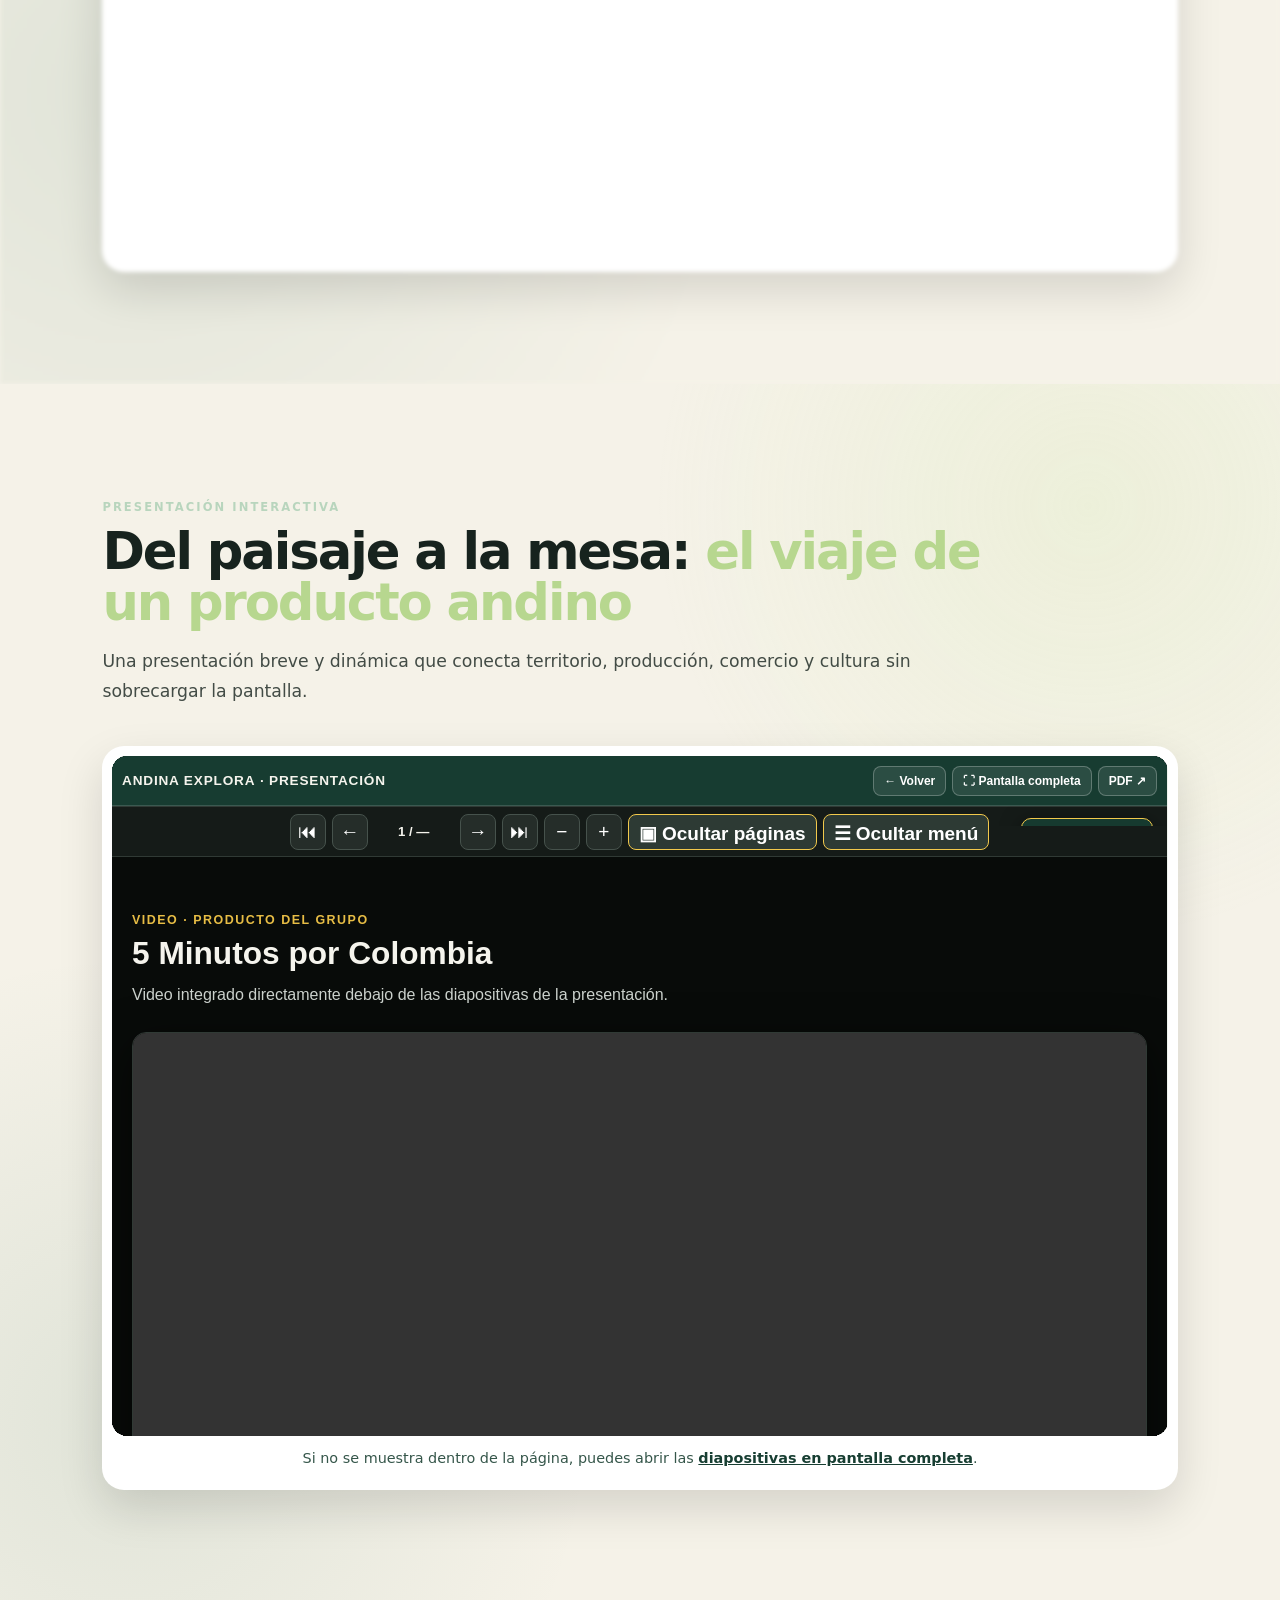
==== commit 68a3d81e: "Integrate normal and children modes directly" ====
--- a/index.html
+++ b/index.html
@@ -16,7 +16,14 @@
 <link rel="stylesheet" href="theme-contrast-fix.css?v=20260923-1">
 <link rel="stylesheet" href="photo-section-backgrounds.css?v=20260923-1">
 <link rel="stylesheet" href="global-dynamic-backgrounds.css?v=20260923-3">
-</head>
+<style>
+.group-video{margin-top:42px;padding:28px;border:1px solid rgba(231,189,69,.28);border-radius:20px;background:#080b09;color:#f5f4ed}
+.group-video h3{font-size:clamp(1.5rem,3vw,2.2rem);margin:8px 0}
+.group-video p{color:#cbd1cc;margin:0 0 20px}
+.group-video video{display:block;width:100%;max-height:680px;background:#000;border-radius:14px;border:1px solid #303a35}
+.group-video .eyebrow{color:#e7bd45;font-weight:800;letter-spacing:.1em;font-size:.78rem}
+.media-grid .placeholder{display:inline-block;text-decoration:none}
+</style></head>
 <body>
 <div id="loader"><strong>ANDINA</strong><span>Preparando el recorrido…</span><i></i></div>
 <header class="nav">
@@ -83,7 +90,15 @@
   <div id="gameArena" class="game-arena" hidden></div>
 </section>
 
-<section class="section media-section" id="productos"><div class="section-head"><div><span class="eyebrow">08 · PRODUCTOS DEL GRUPO</span><h2>También <em>creamos.</em></h2></div><p>Aquí quedarán integrados el video, podcast, infografías y presentación exigidos por el proyecto.</p></div><div class="media-grid"><article><span>🎬</span><h3>Video original</h3><p>3–5 minutos · documental, reportaje, entrevista o magazine.</p><button class="placeholder">Agregar video</button></article><article><span>🎙️</span><h3>Podcast</h3><p>5–8 minutos · historia, cultura, economía o problemática.</p><button class="placeholder">Agregar audio</button></article><article><span>📊</span><h3>Infografías</h3><p>Geografía física + geografía humana y económica.</p><button class="placeholder">Agregar infografías</button></article><article><span>🖥️</span><h3>PowerPoint</h3><p>10–15 diapositivas disponibles desde la web.</p><button class="placeholder">Agregar presentación</button></article></div>
+<section class="section media-section" id="productos">
+  <div class="section-head"><div><span class="eyebrow">08 · PRODUCTOS DEL GRUPO</span><h2>También <em>creamos.</em></h2></div><p>Aquí están integrados los productos del proyecto. El video queda visible directamente debajo de las diapositivas.</p></div>
+  <div class="media-grid">
+    <article><span>🎬</span><h3>Video original</h3><p>5 Minutos por Colombia · video del grupo.</p><a class="placeholder" href="#video-grupo">Ver video ↓</a></article>
+    <article><span>🎙️</span><h3>Podcast</h3><p>5–8 minutos · historia, cultura, economía o problemática.</p><button class="placeholder">Agregar audio</button></article>
+    <article><span>📊</span><h3>Infografías</h3><p>Geografía física + geografía humana y económica.</p><button class="placeholder">Agregar infografías</button></article>
+    <article><span>🖥️</span><h3>PowerPoint</h3><p>10–15 diapositivas disponibles desde la web.</p><a class="placeholder" href="diapositivas-andina.html">Abrir diapositivas ↗</a></article>
+  </div>
+  <div id="video-grupo" class="group-video"><span class="eyebrow">VIDEO · 5 MINUTOS POR COLOMBIA</span><h3>Video del grupo</h3><p>Reproduce aquí directamente el video que subiste a la web.</p><video controls preload="metadata" playsinline><source src="5%20Minutos%20por%20Colombia%20(1).mp4" type="video/mp4">Tu navegador no puede reproducir este video.</video></div>
 </section>
 
 <section id="recursos" class="section resources"><div class="section-head"><div><span class="eyebrow">09 · PARA SEGUIR EXPLORANDO</span><h2>Fuentes que <em>sí ayudan.</em></h2></div><p>Usa instituciones y organizaciones confiables para contrastar datos y construir las fuentes bibliográficas del proyecto.</p></div><div class="source-grid"><a href="https://www.dane.gov.co/" target="_blank" rel="noopener"><b>DANE</b><span>Datos de población, territorio y estadísticas.</span></a><a href="https://www.igac.gov.co/" target="_blank" rel="noopener"><b>IGAC</b><span>Cartografía, geografía y mapas de Colombia.</span></a><a href="https://www.parquesnacionales.gov.co/" target="_blank" rel="noopener"><b>Parques Nacionales</b><span>Áreas protegidas y biodiversidad.</span></a><a href="https://www.minambiente.gov.co/" target="_blank" rel="noopener"><b>MinAmbiente</b><span>Ambiente, conservación y territorio.</span></a><a href="https://www.mincultura.gov.co/" target="_blank" rel="noopener"><b>MinCultura</b><span>Patrimonio, cultura y expresiones tradicionales.</span></a></div></section>
@@ -113,6 +128,6 @@
 <script src="modo-ninos.js?v=20260916-2" defer></script>
 <script src="genially-desktop-fix.js?v=20260921-2" defer></script>
 <script src="legacy-enhancements.js?v=20260916-3"></script>
-<script src="legacy-enhancements.js?v=20260914-2"></script>
+<script src="legacy-enhancements.js?v=20260916-3"></script>
 </body>
 </html>
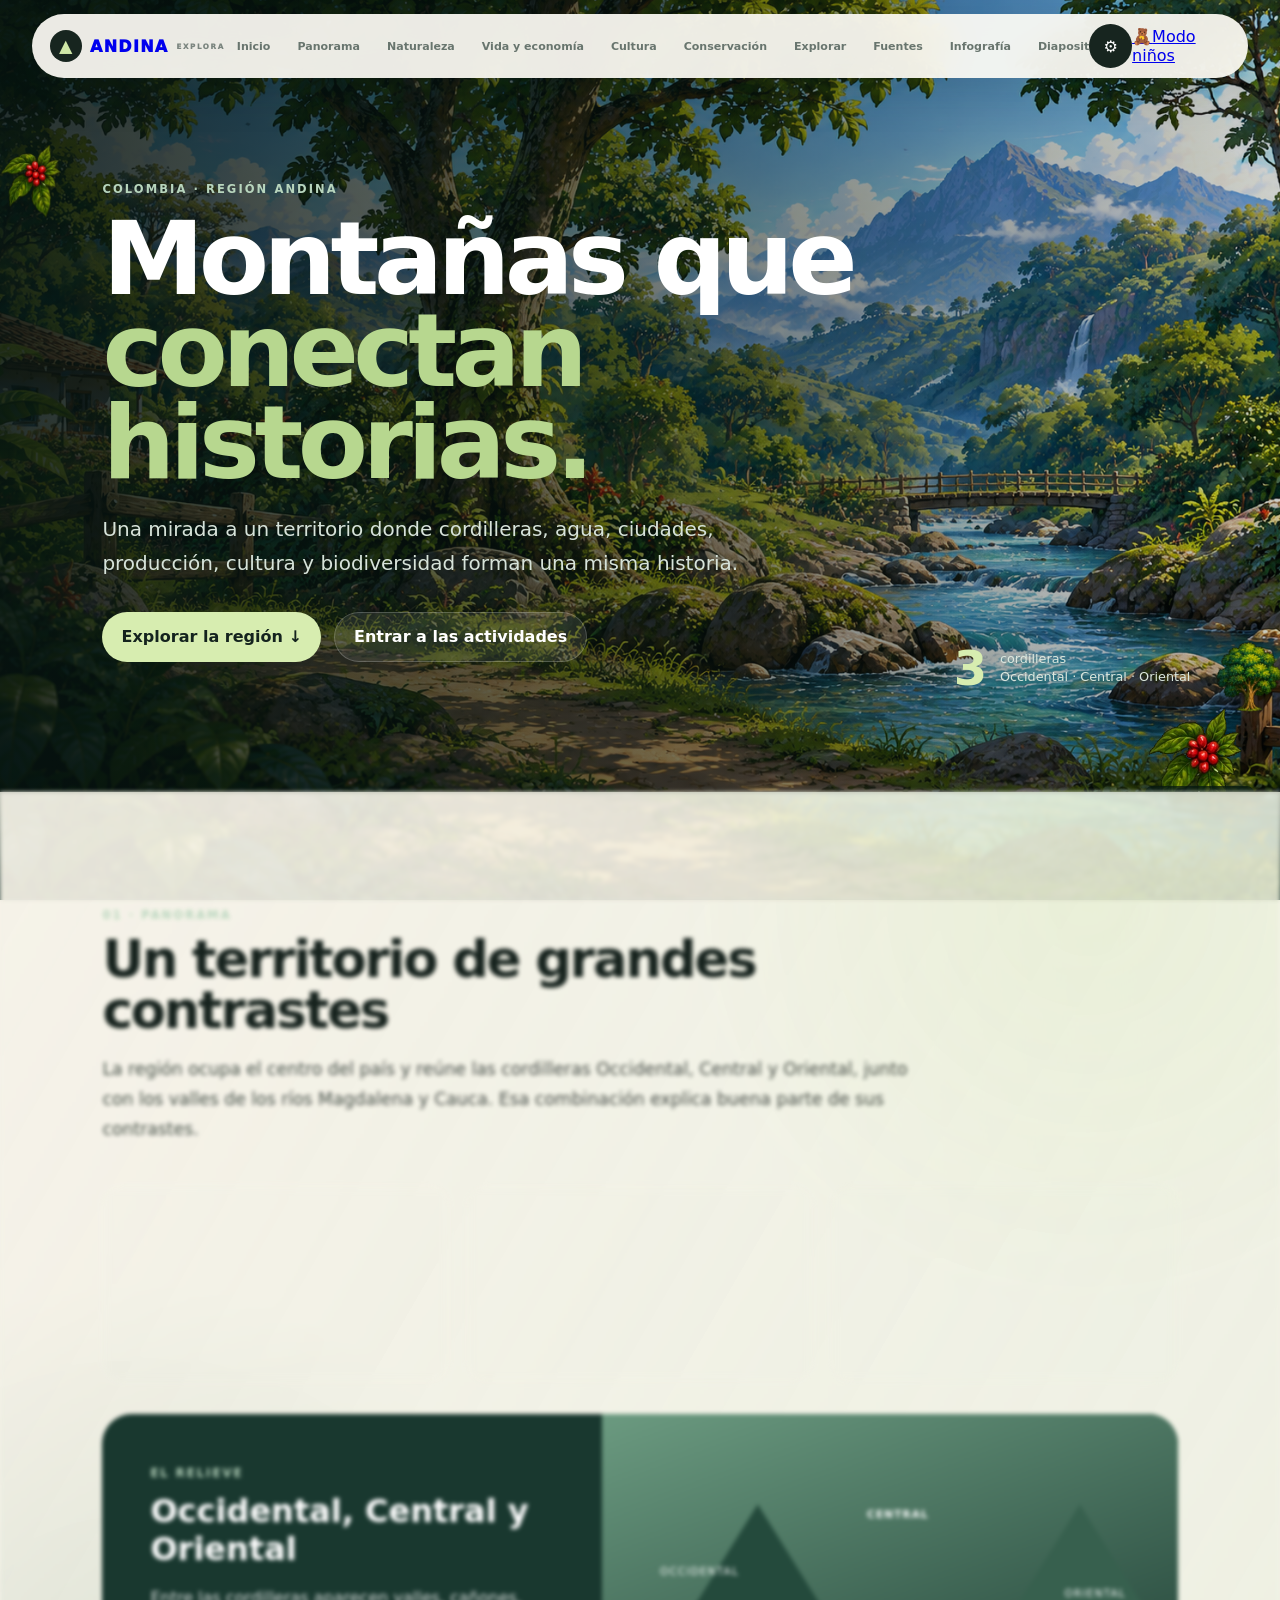
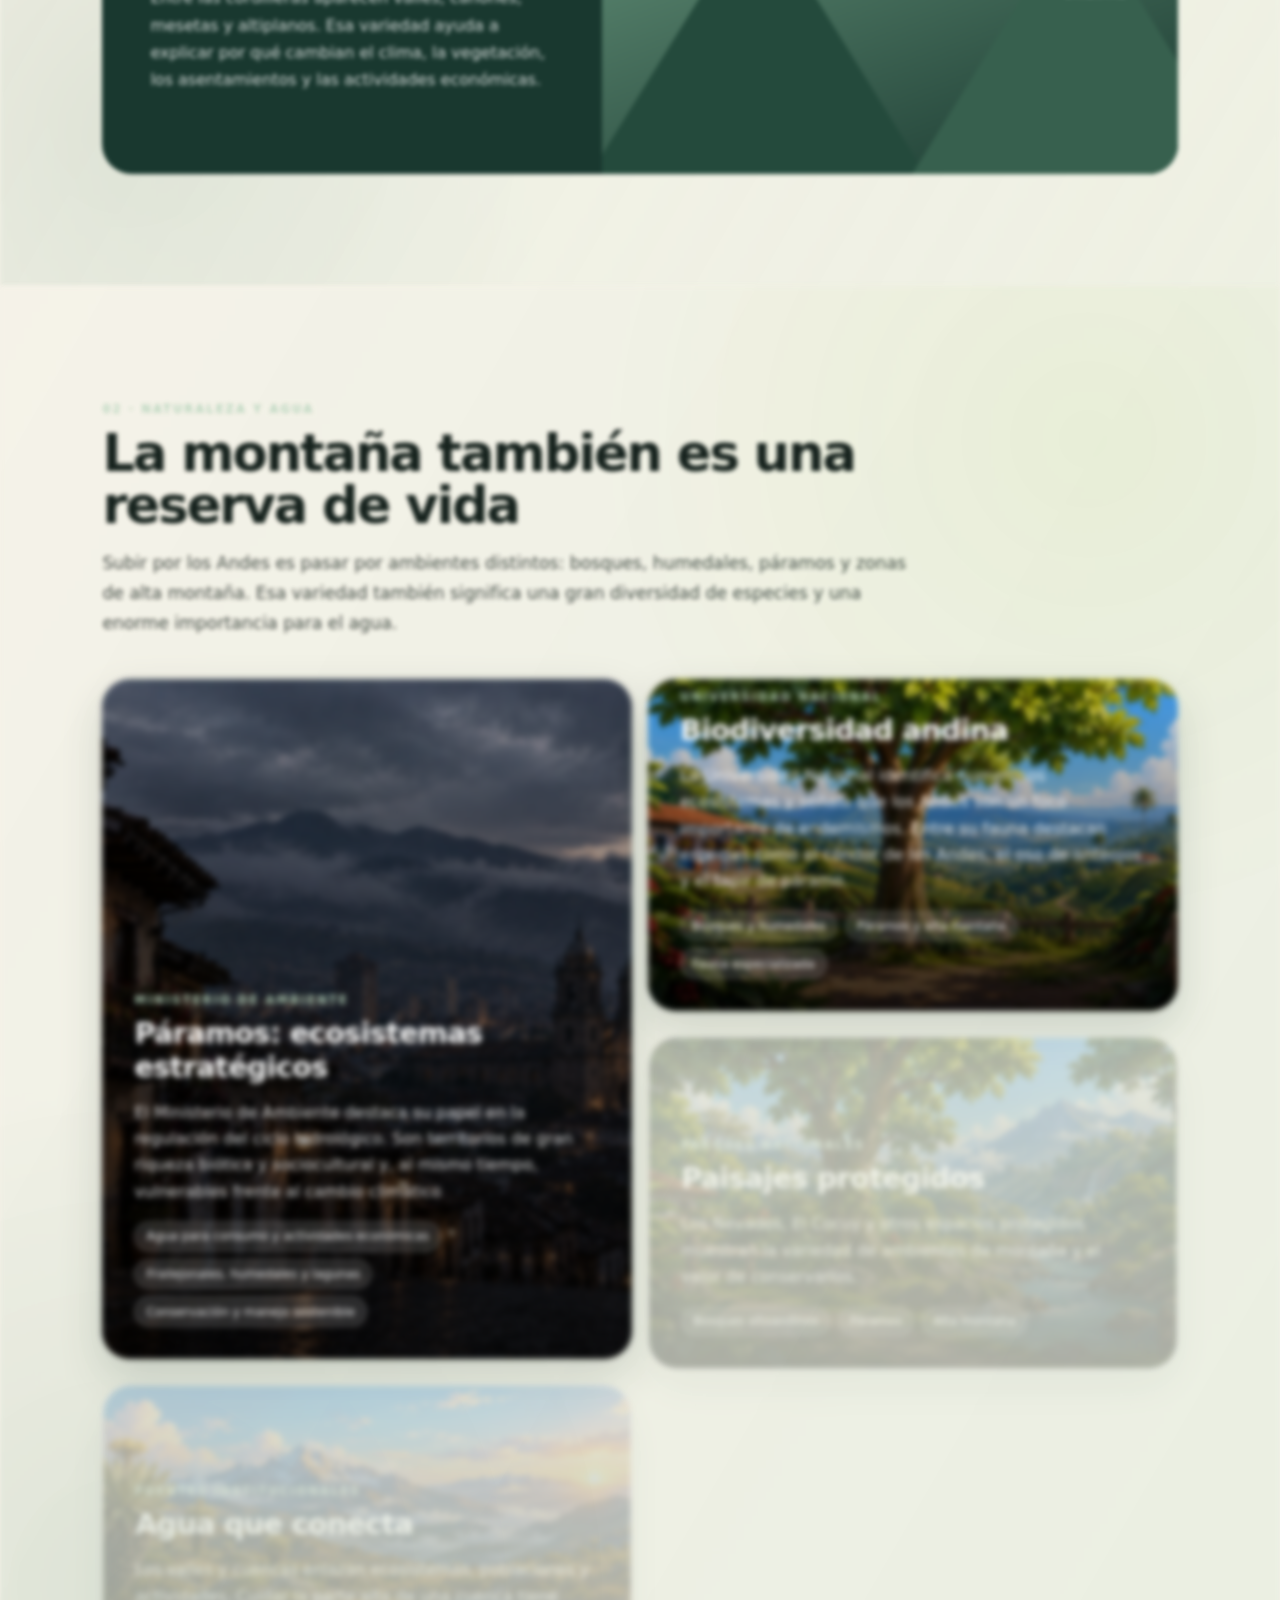
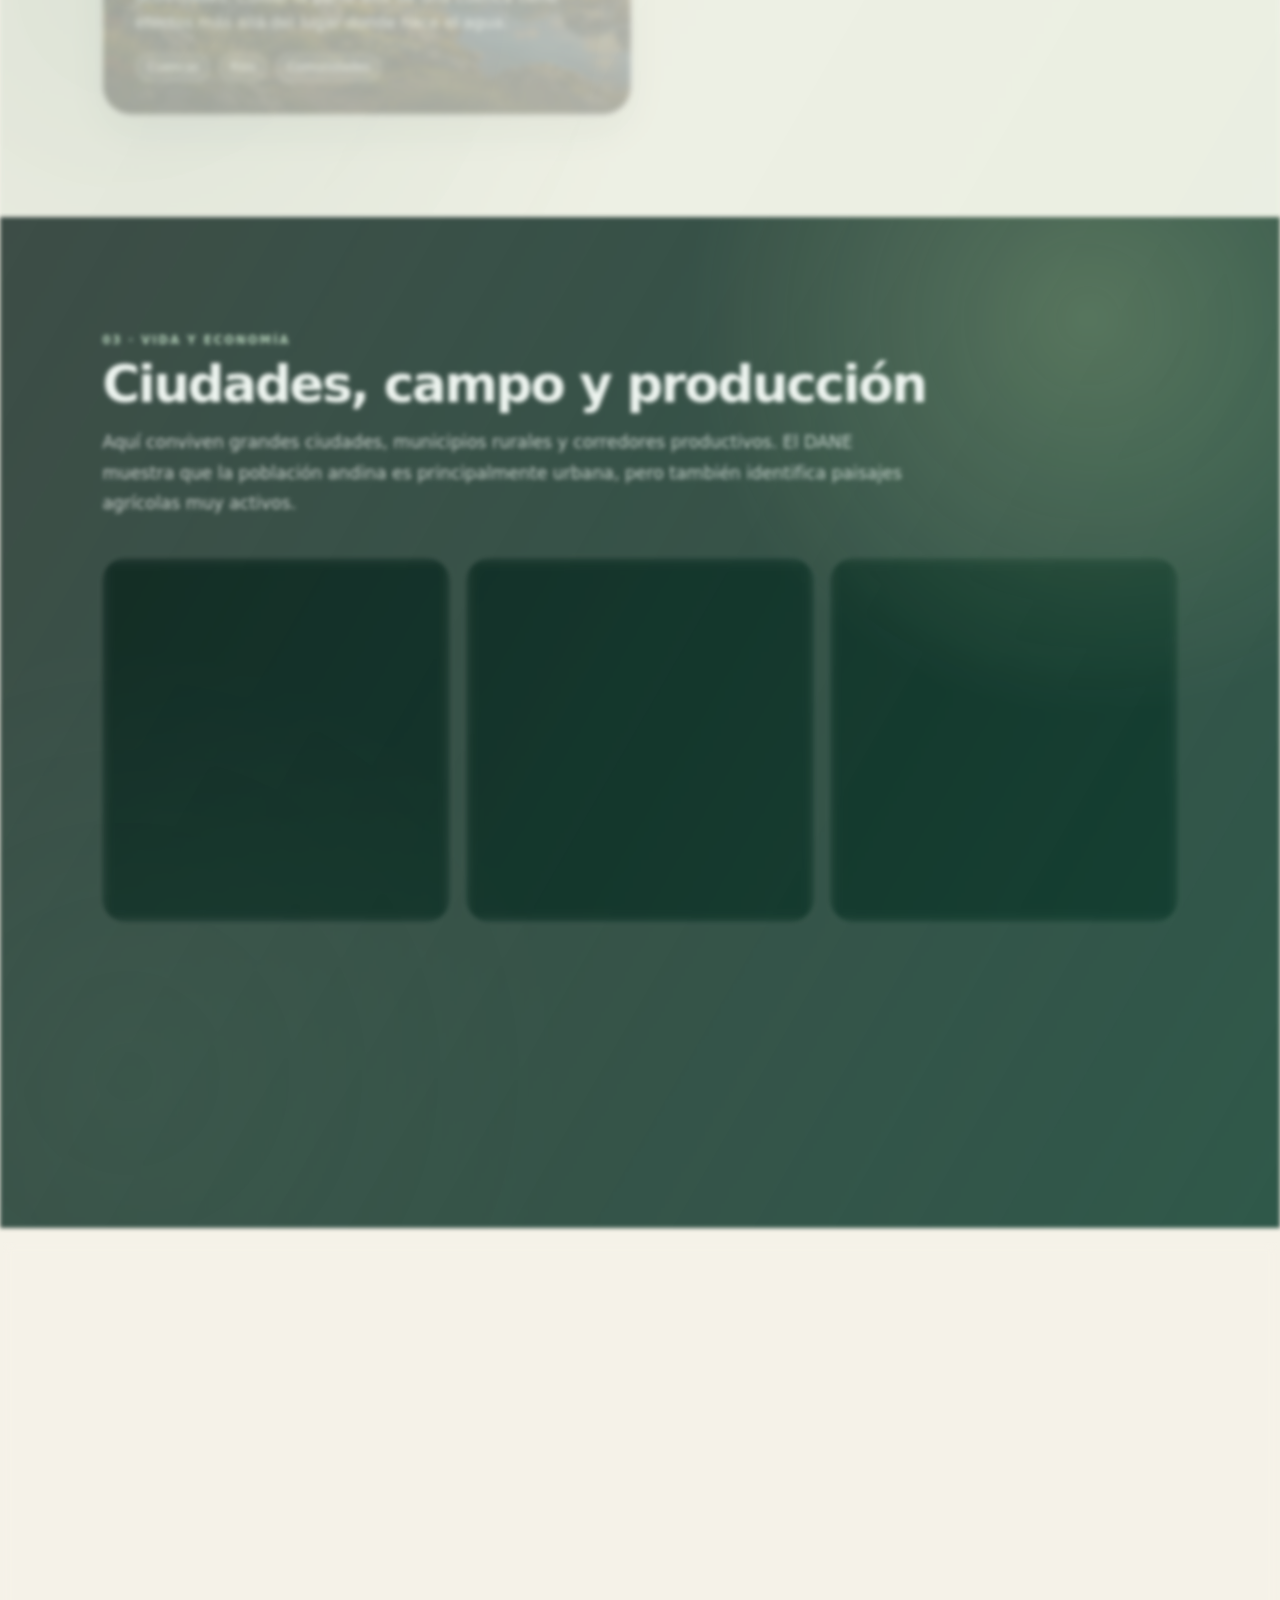
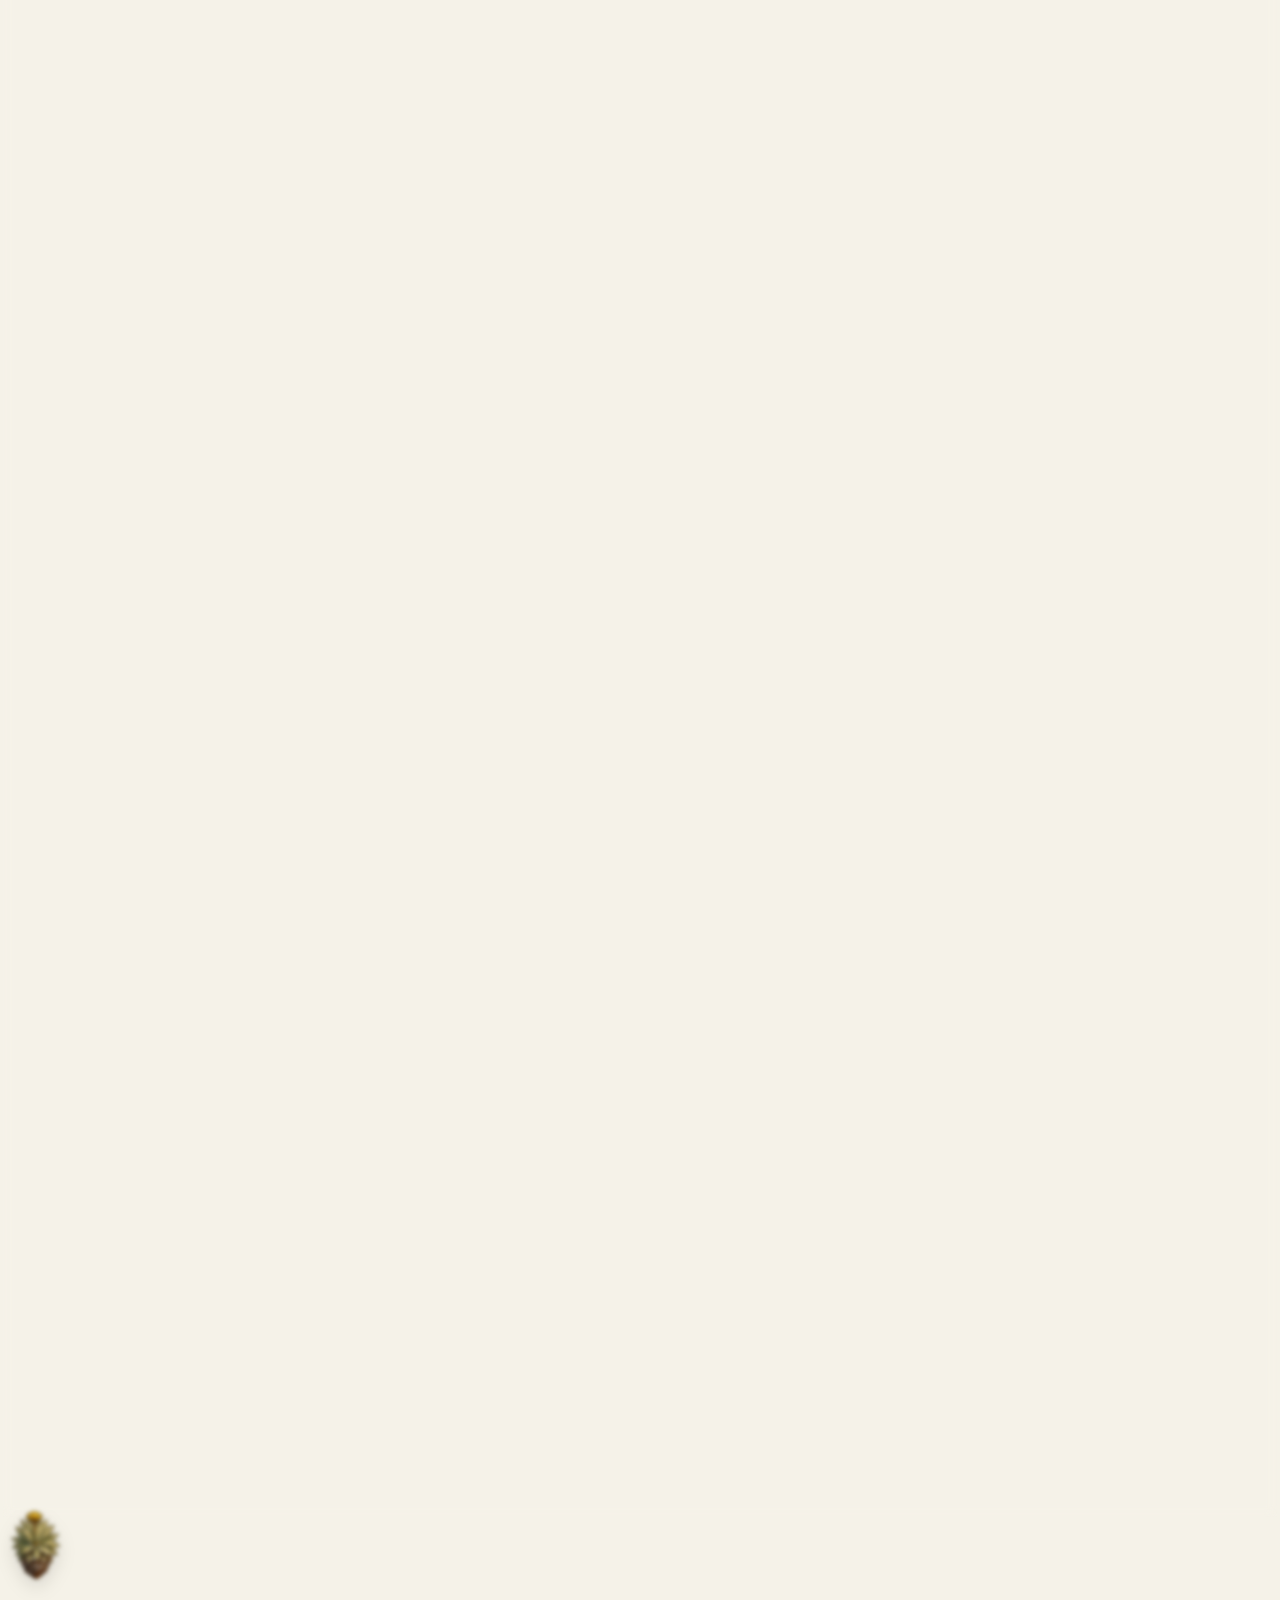
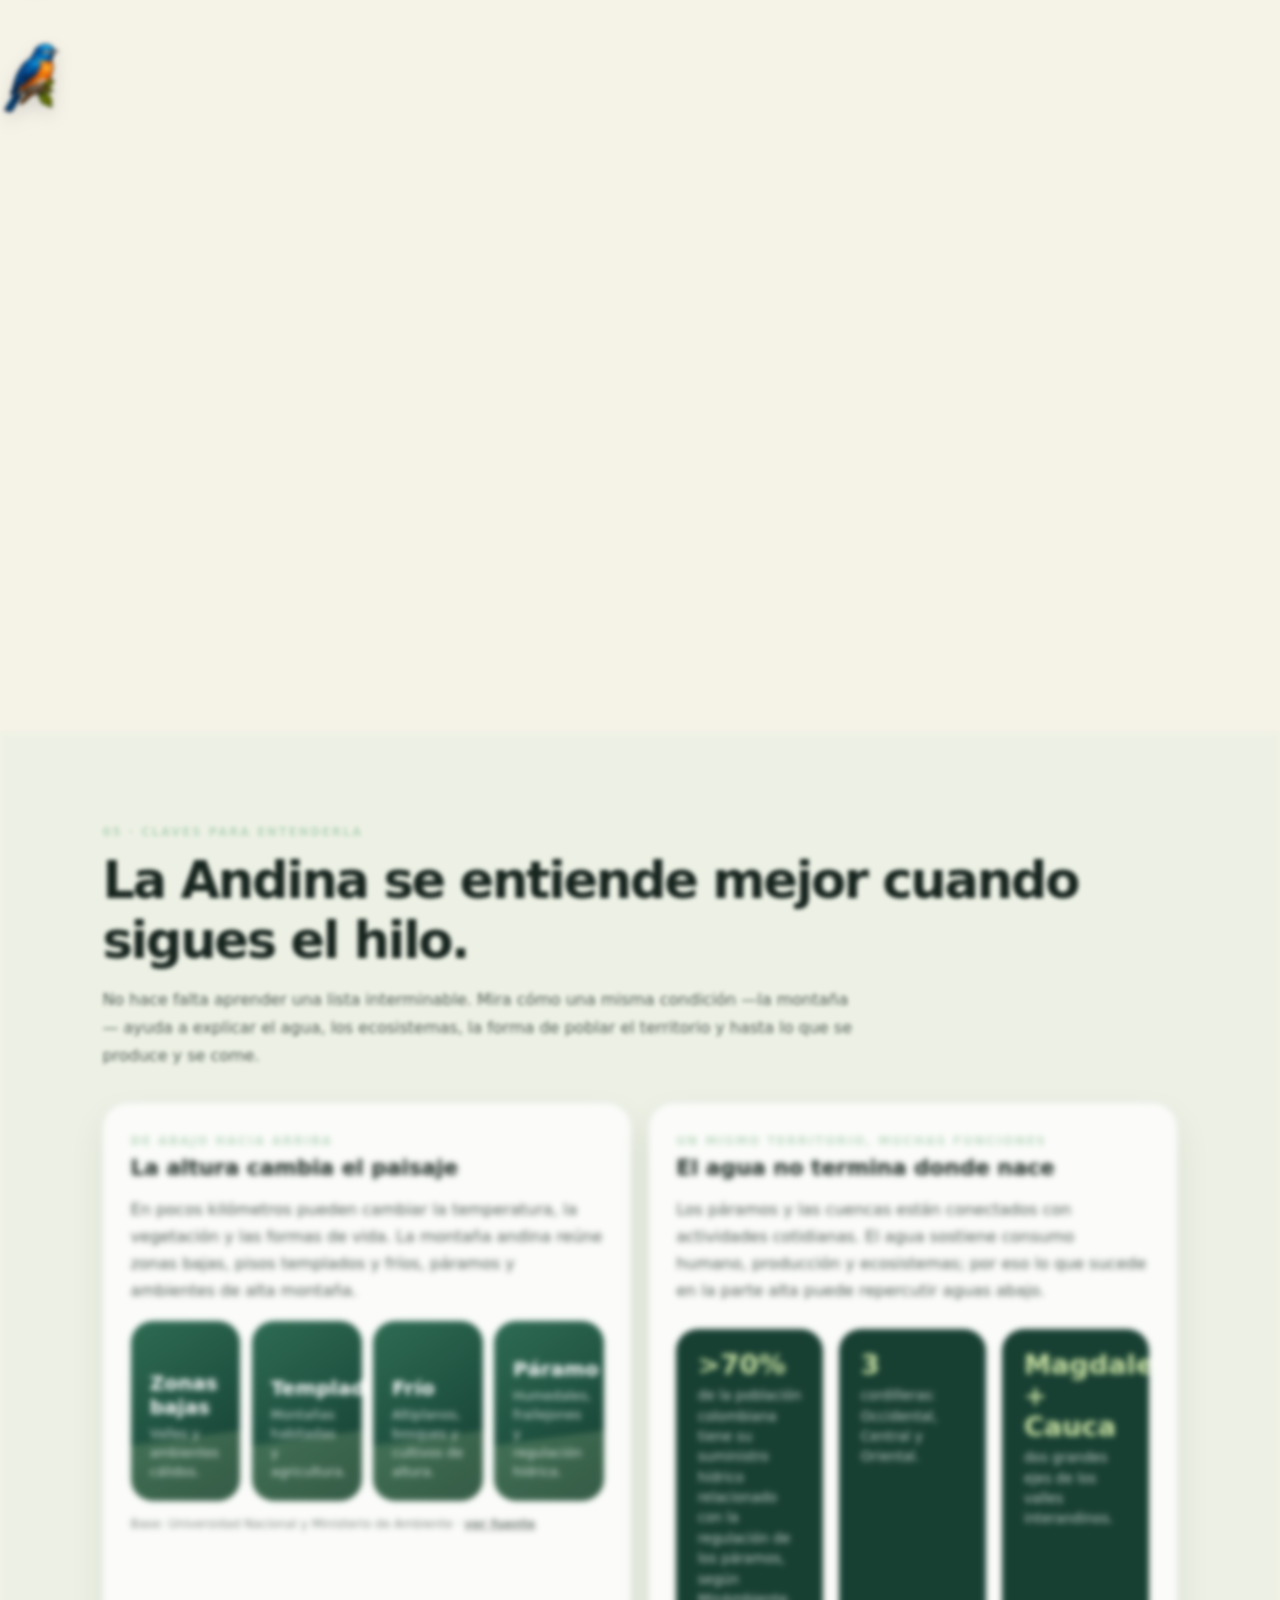
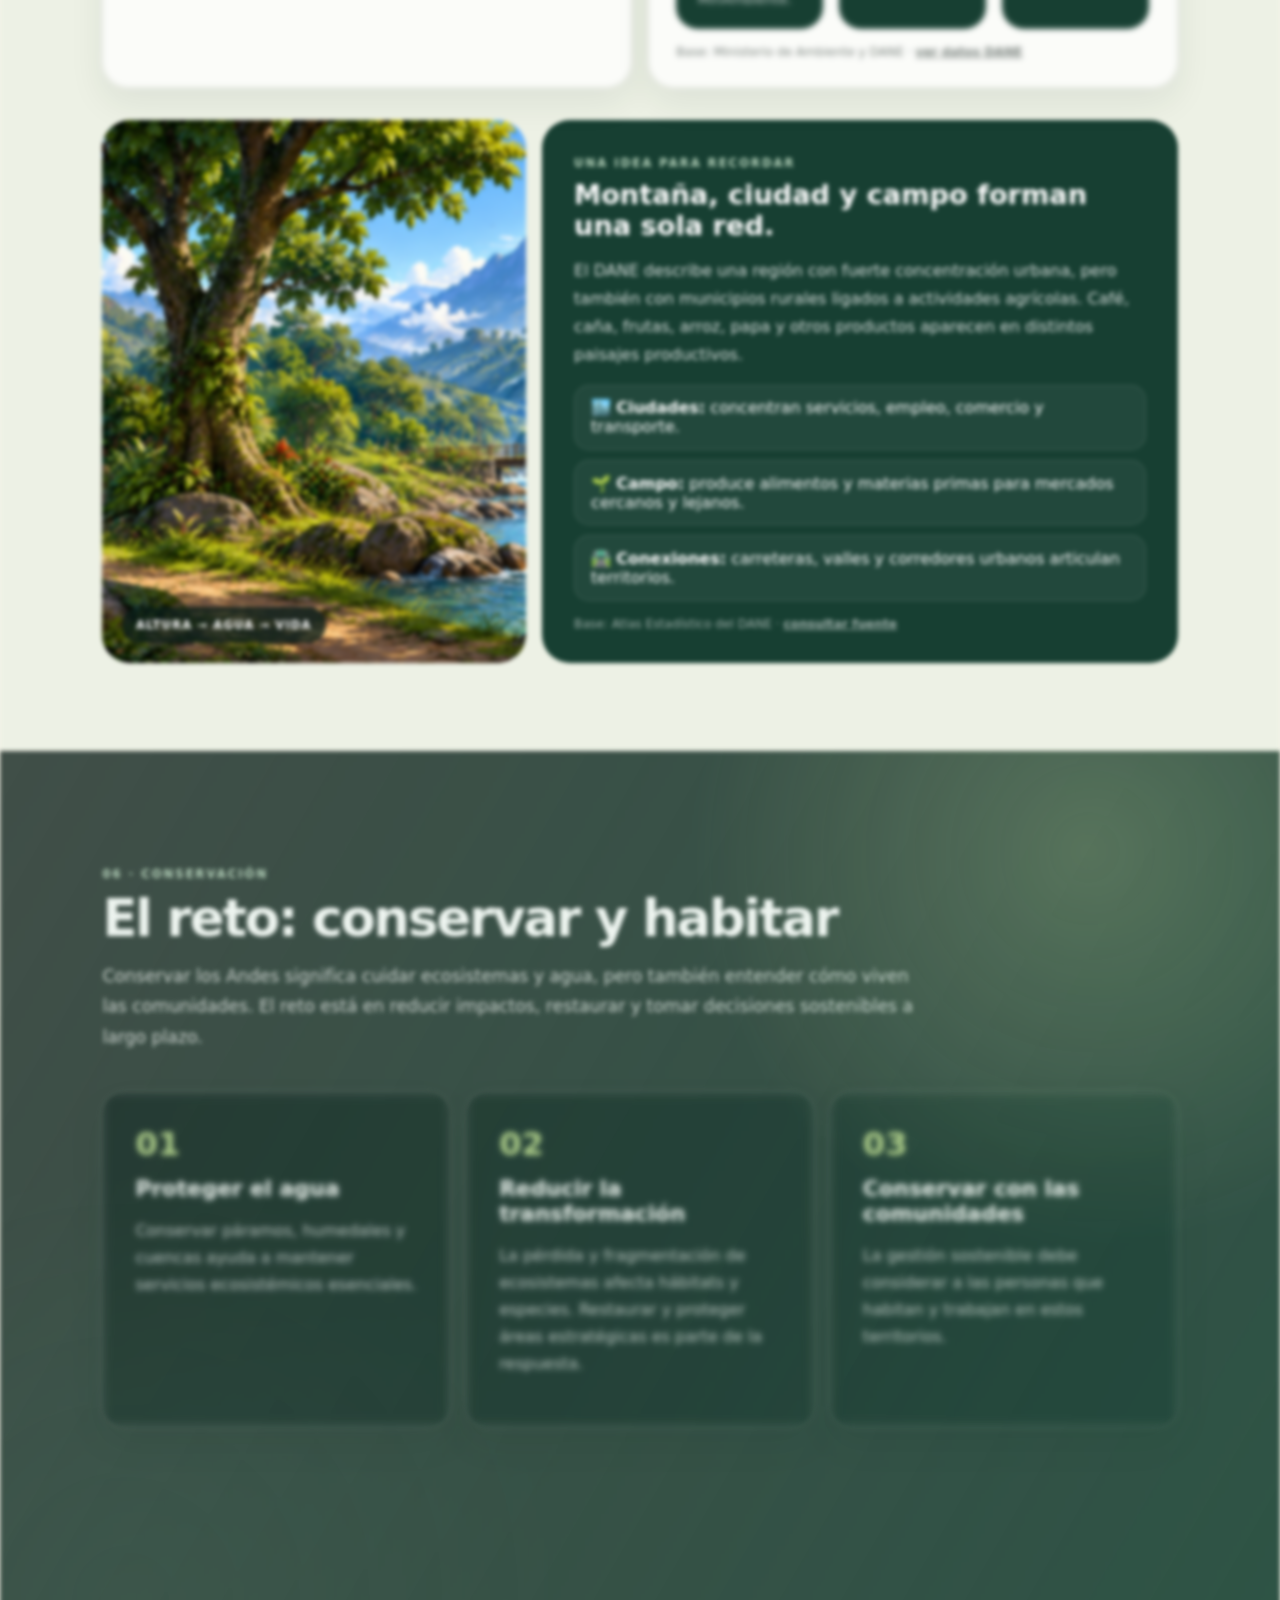
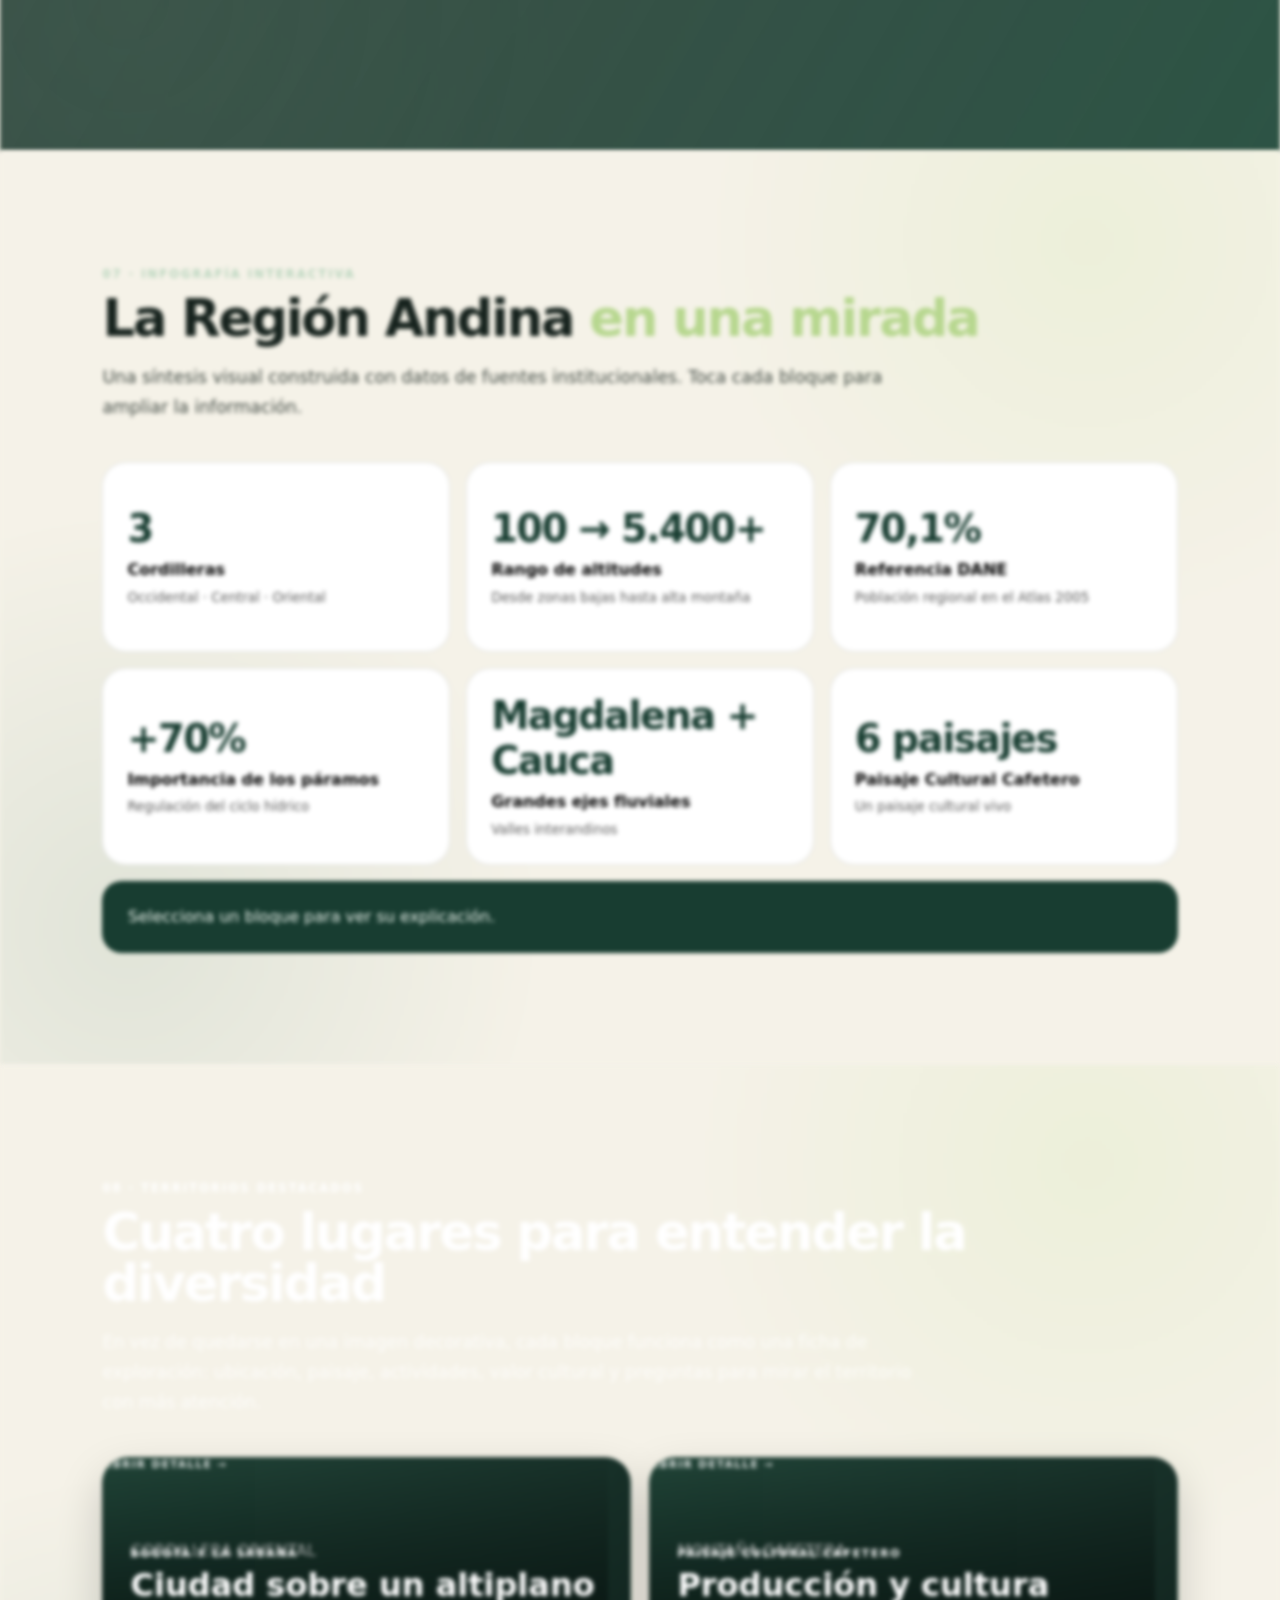
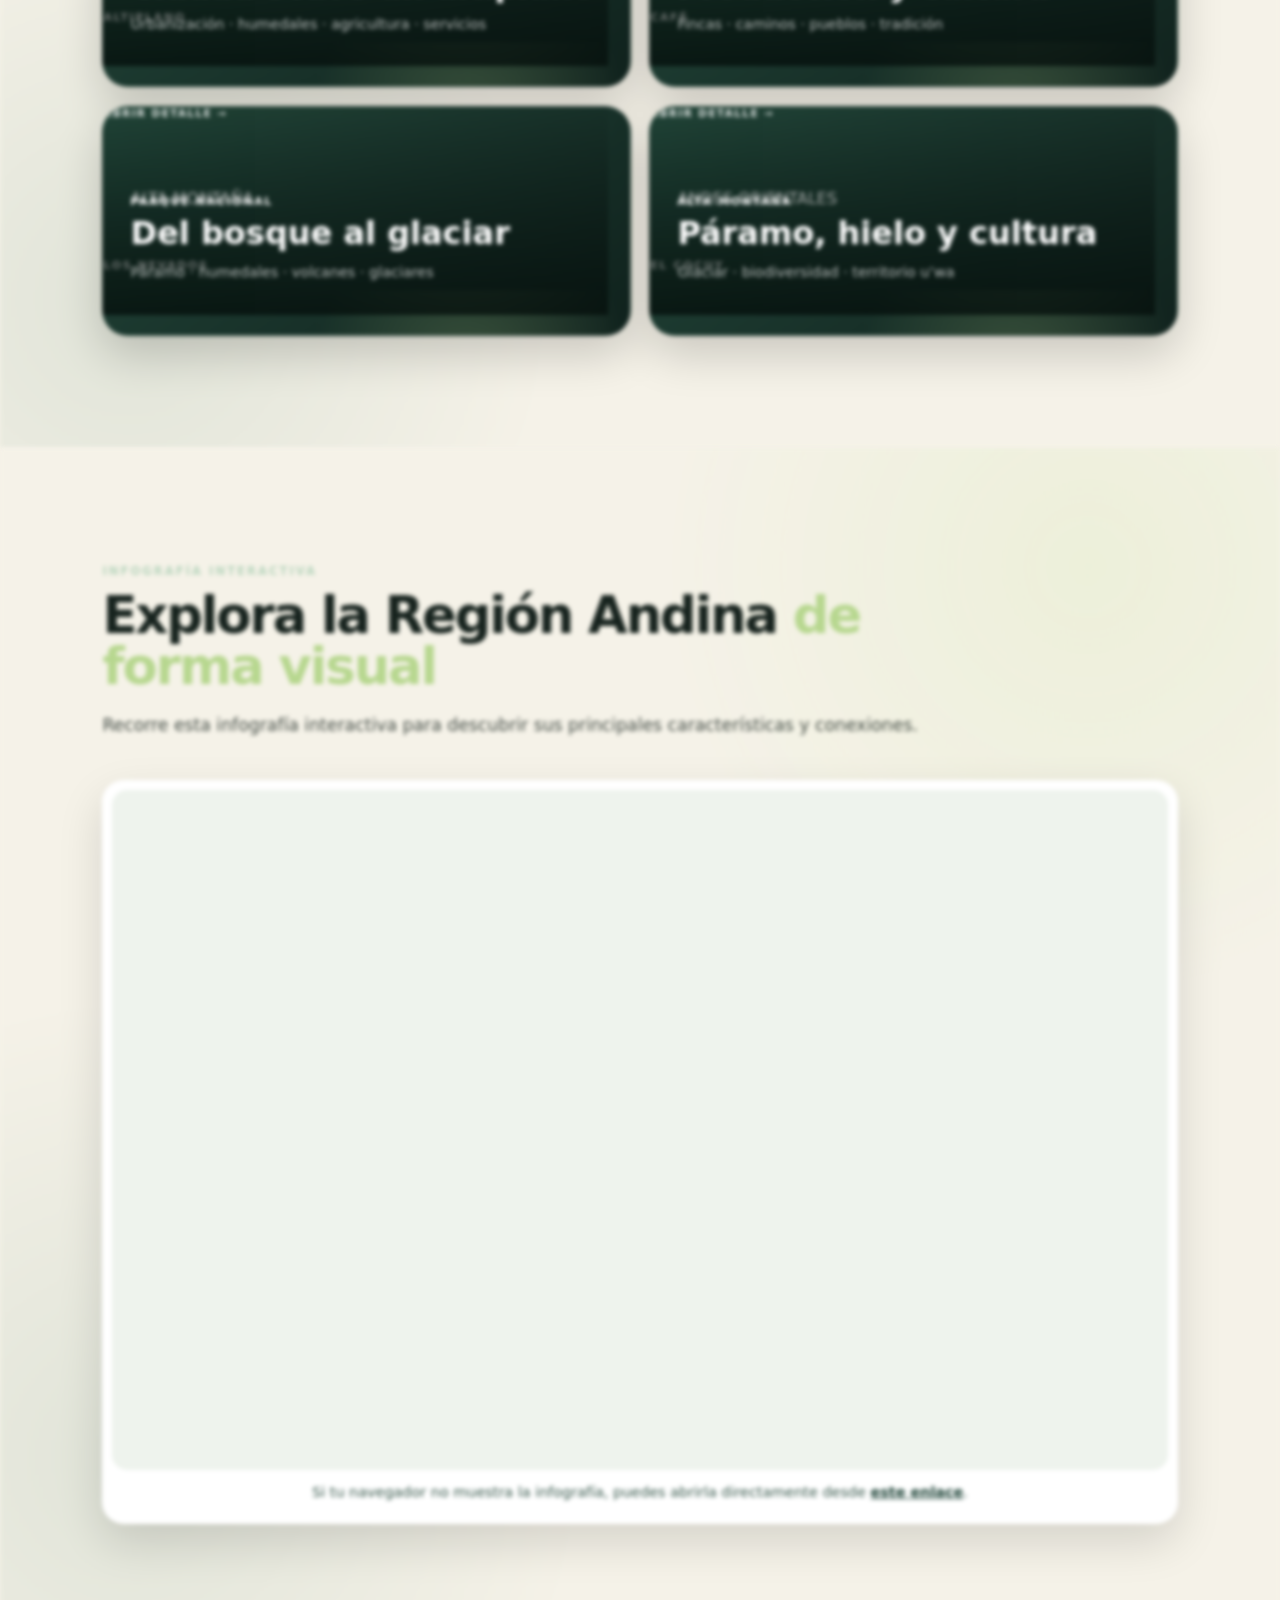
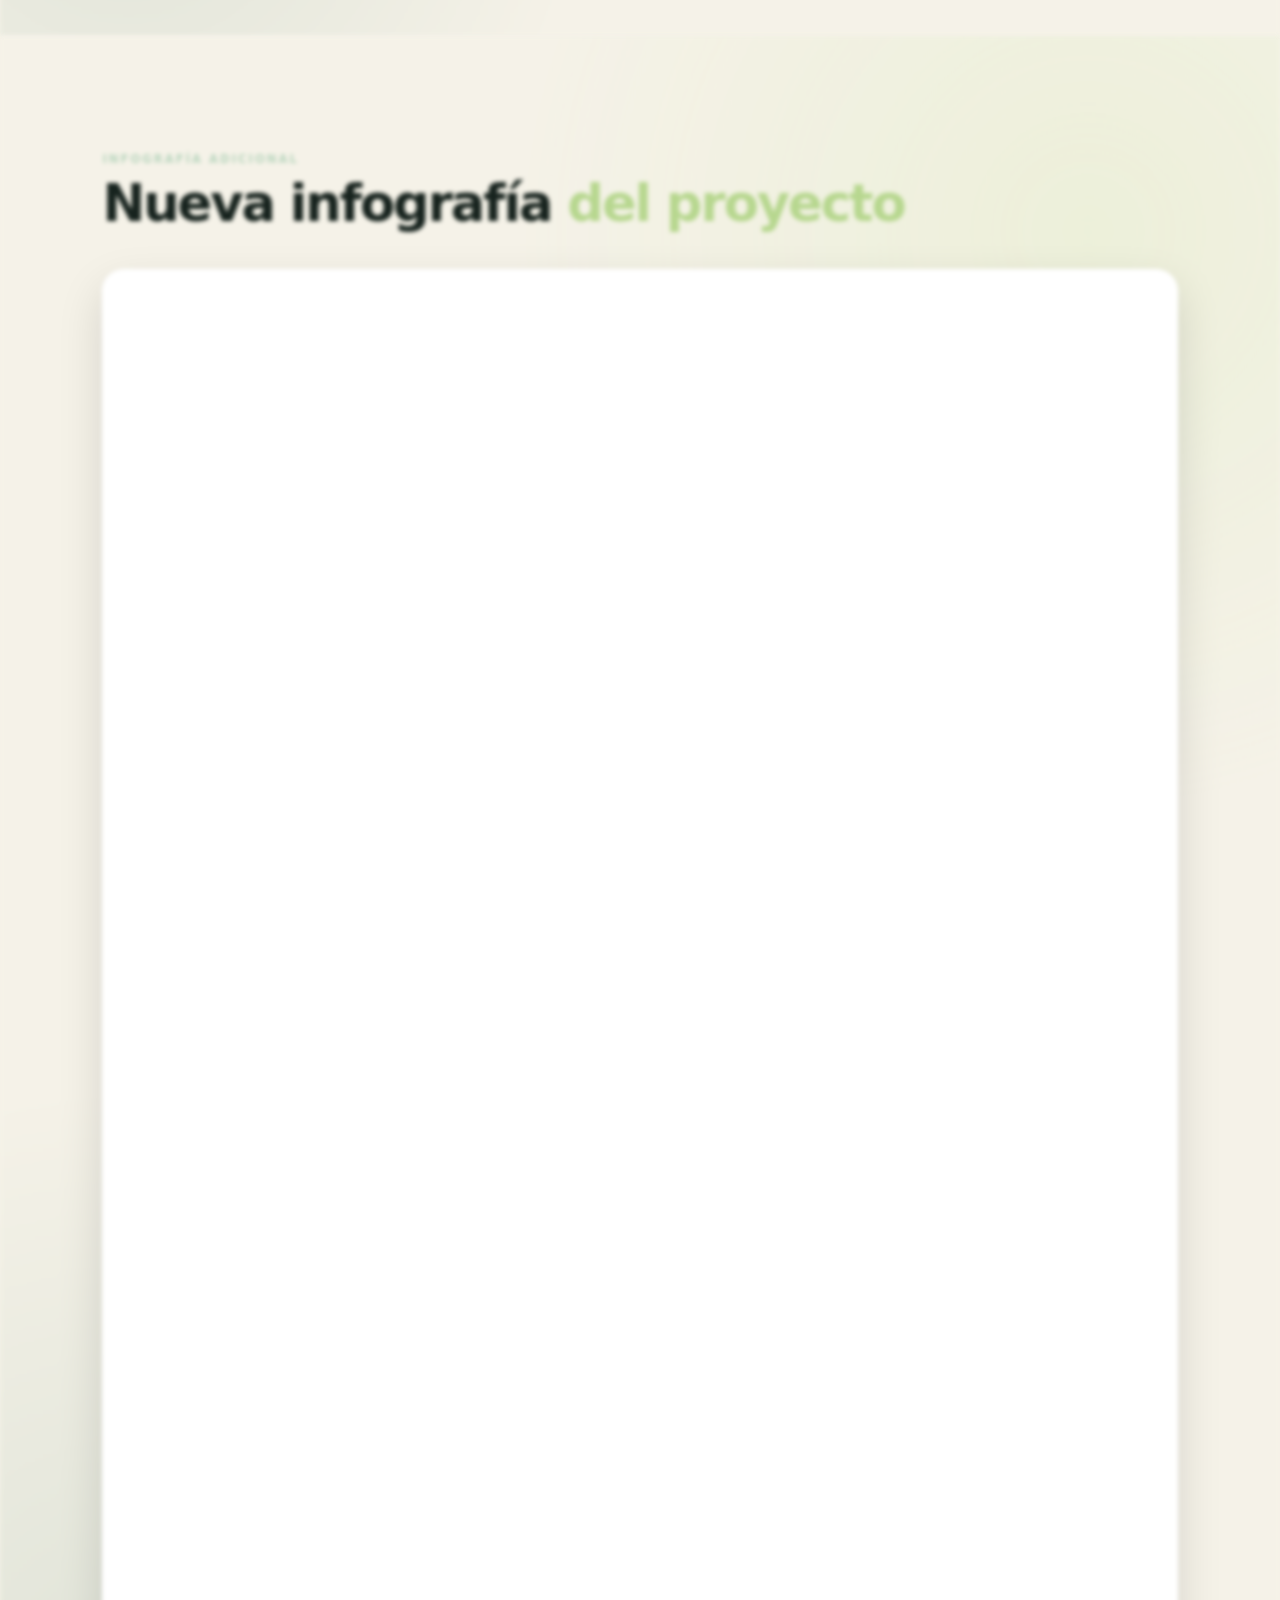
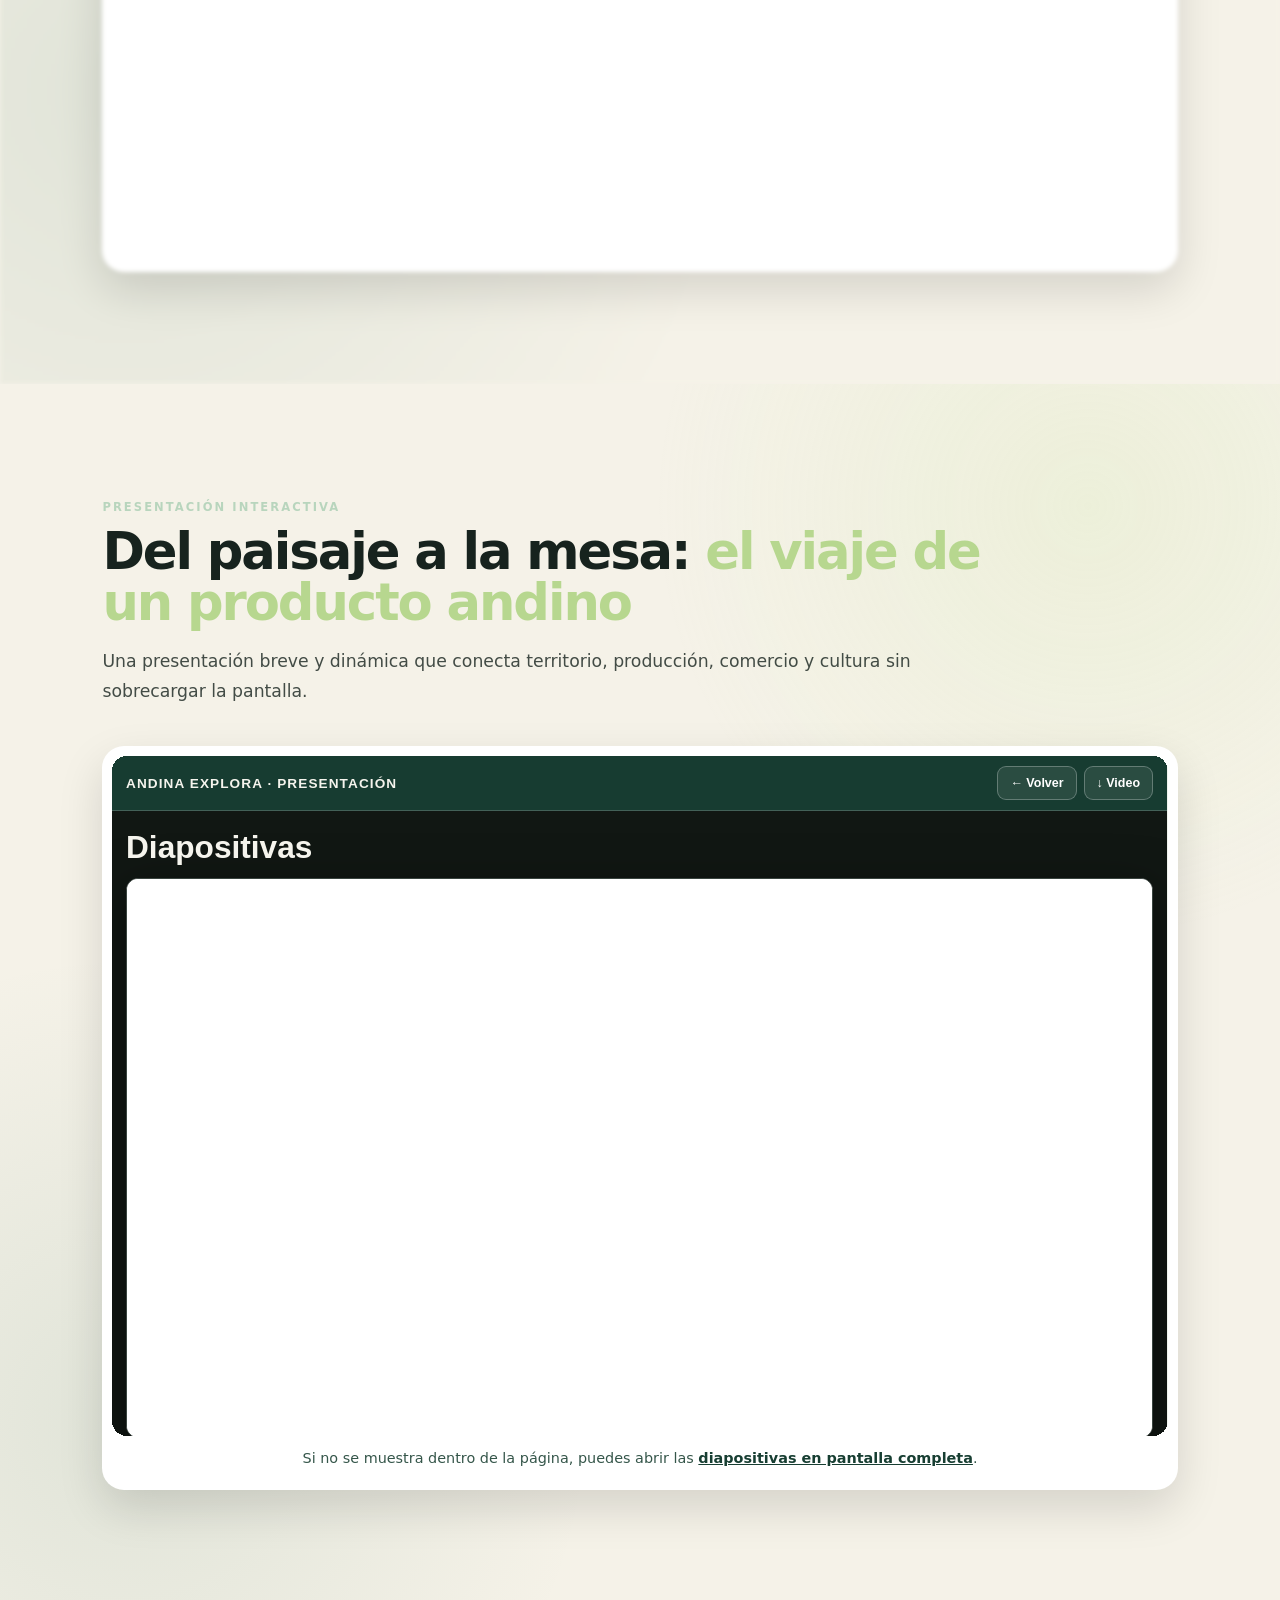
==== commit 8877ac13: "chore: ensure professional content loads" ====
--- a/index.html
+++ b/index.html
@@ -129,5 +129,6 @@
 <script src="genially-desktop-fix.js?v=20260921-2" defer></script>
 <script src="legacy-enhancements.js?v=20260916-3"></script>
 <script src="legacy-enhancements.js?v=20260916-3"></script>
+<script src="legacy-enhancements.js?v=20260914-2"></script>
 </body>
 </html>
